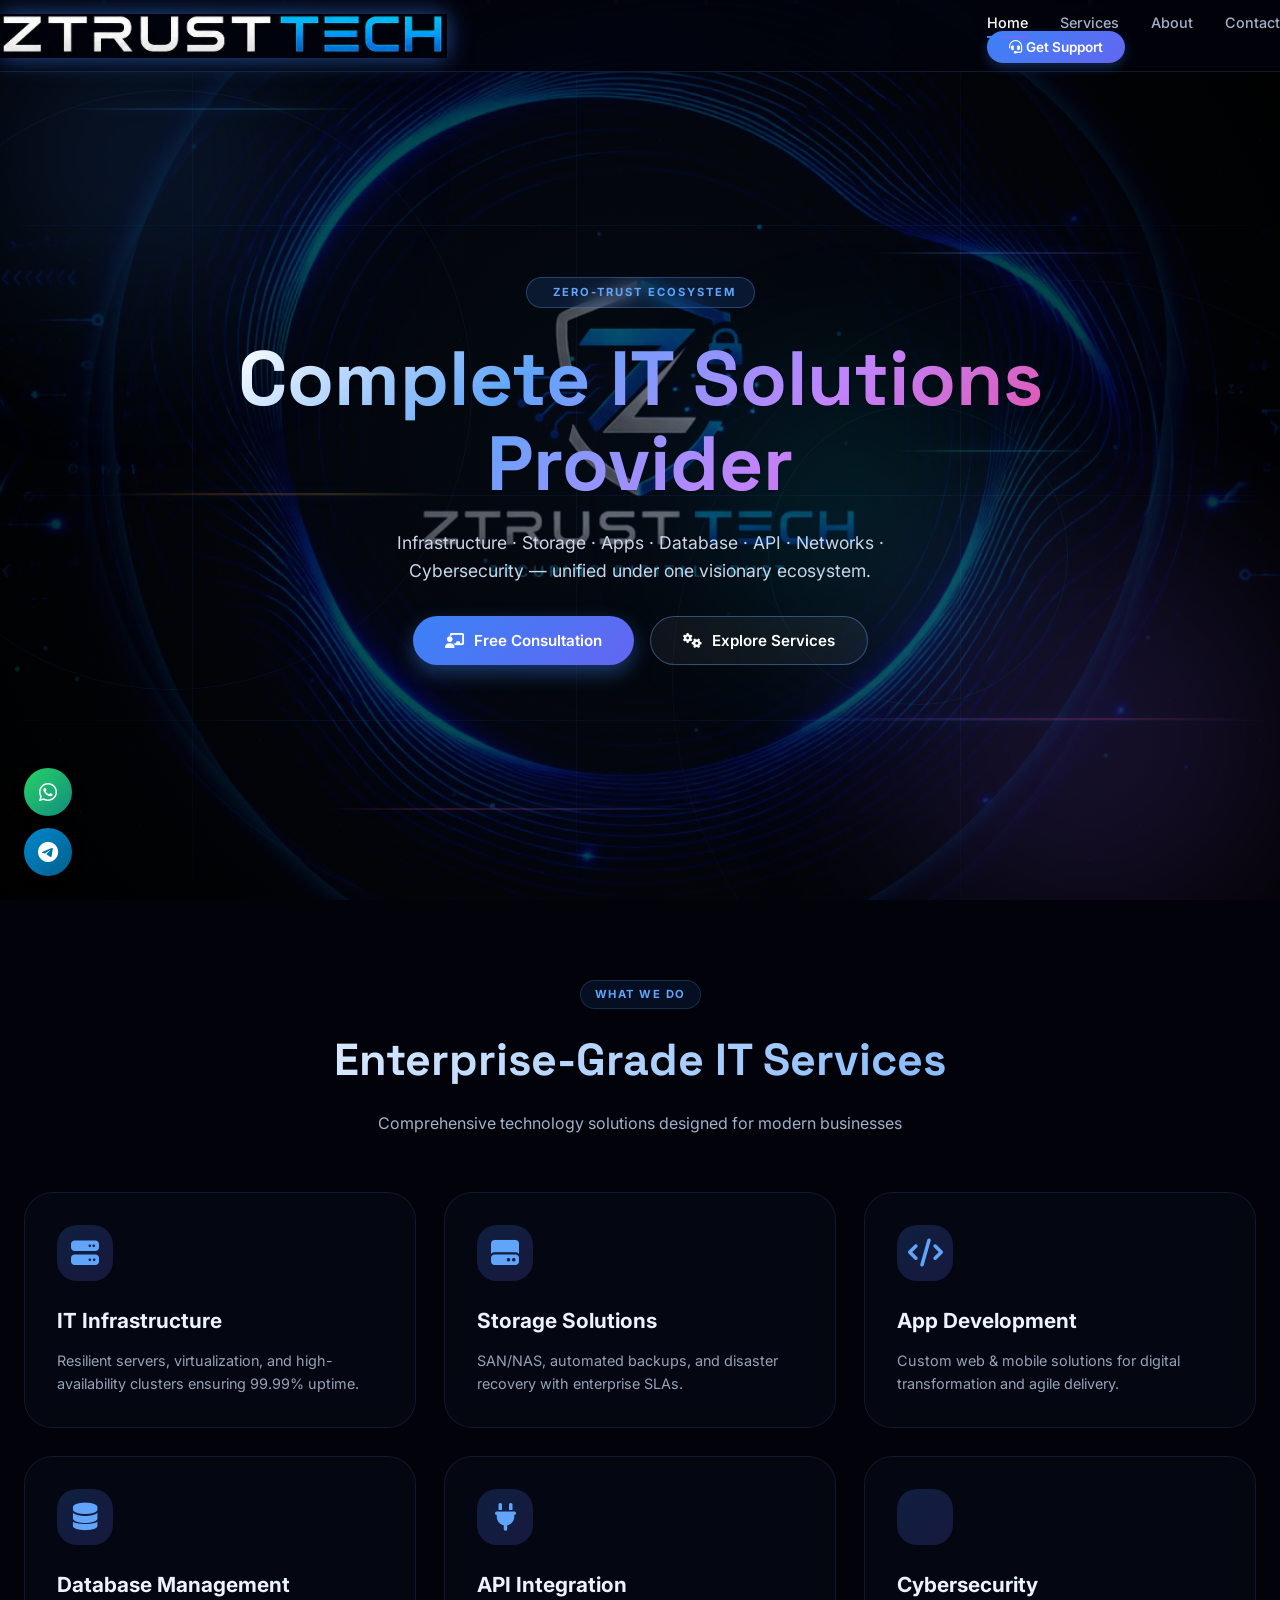
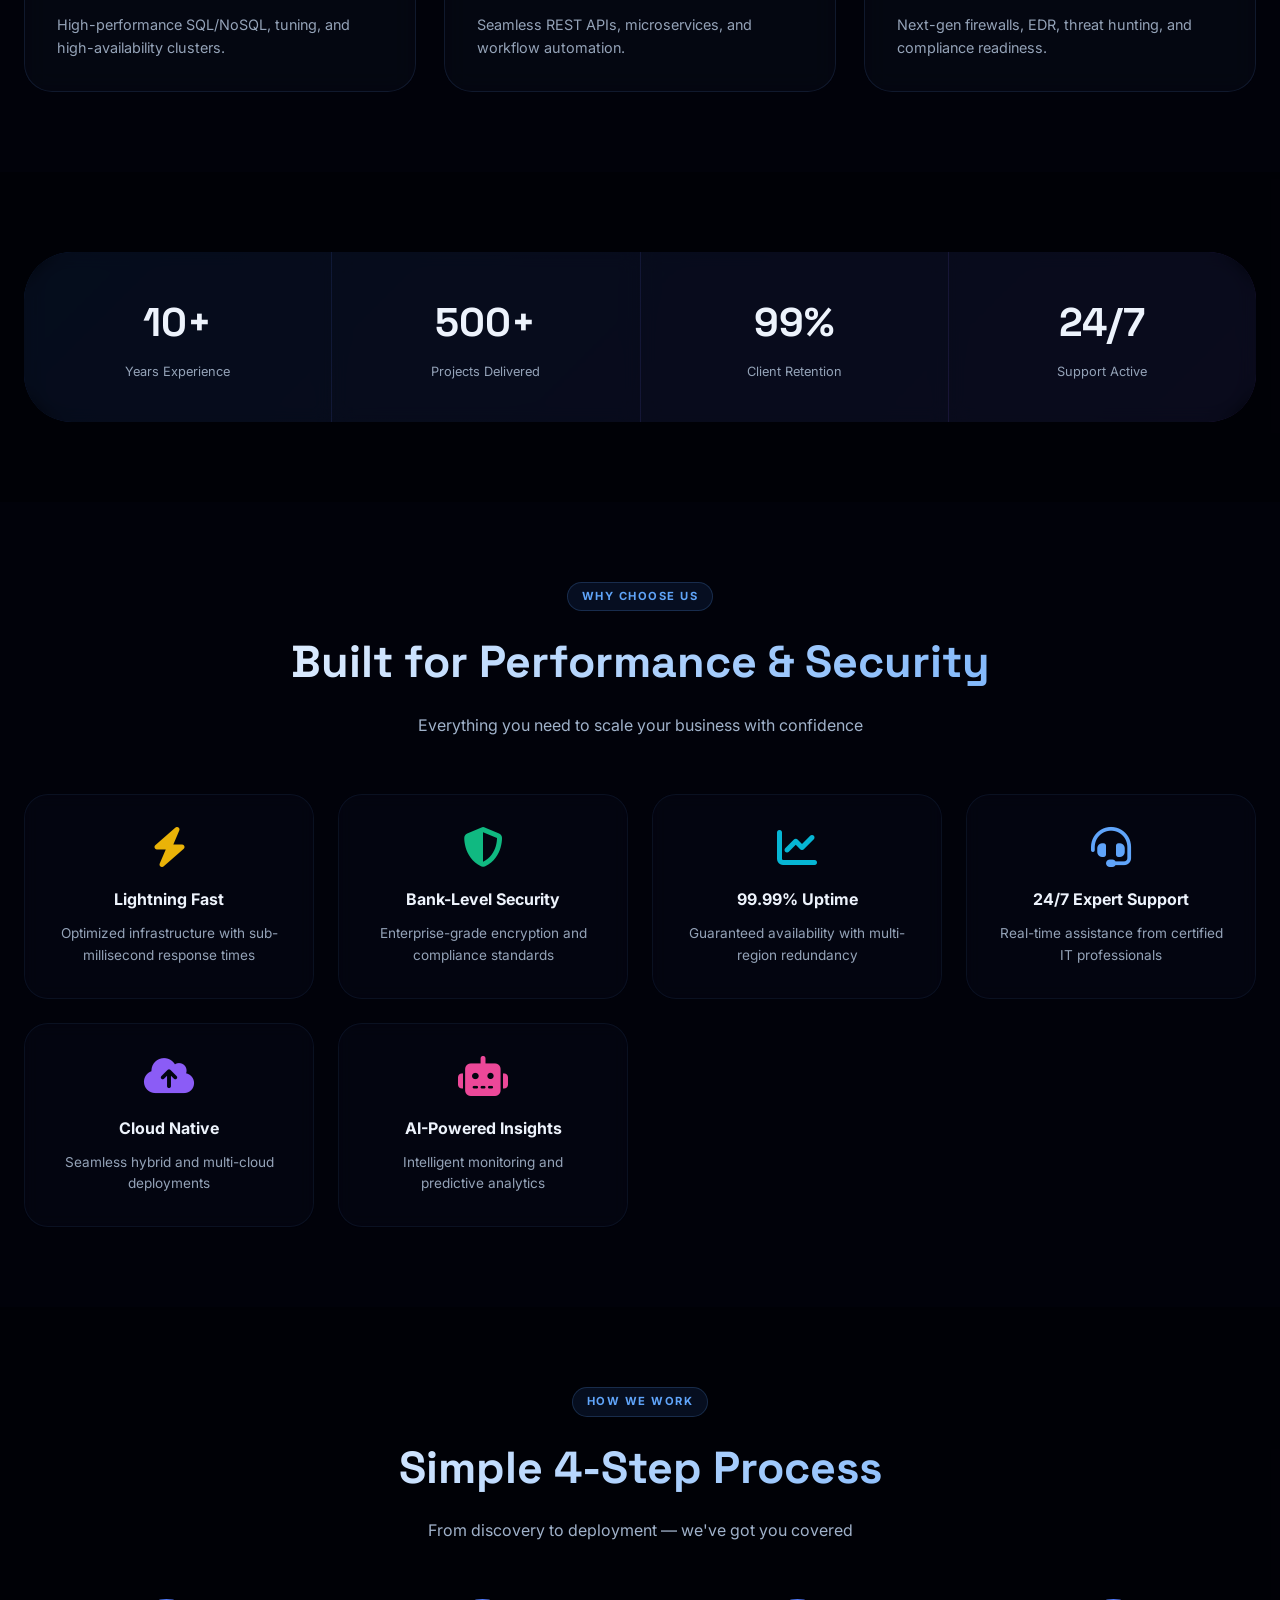
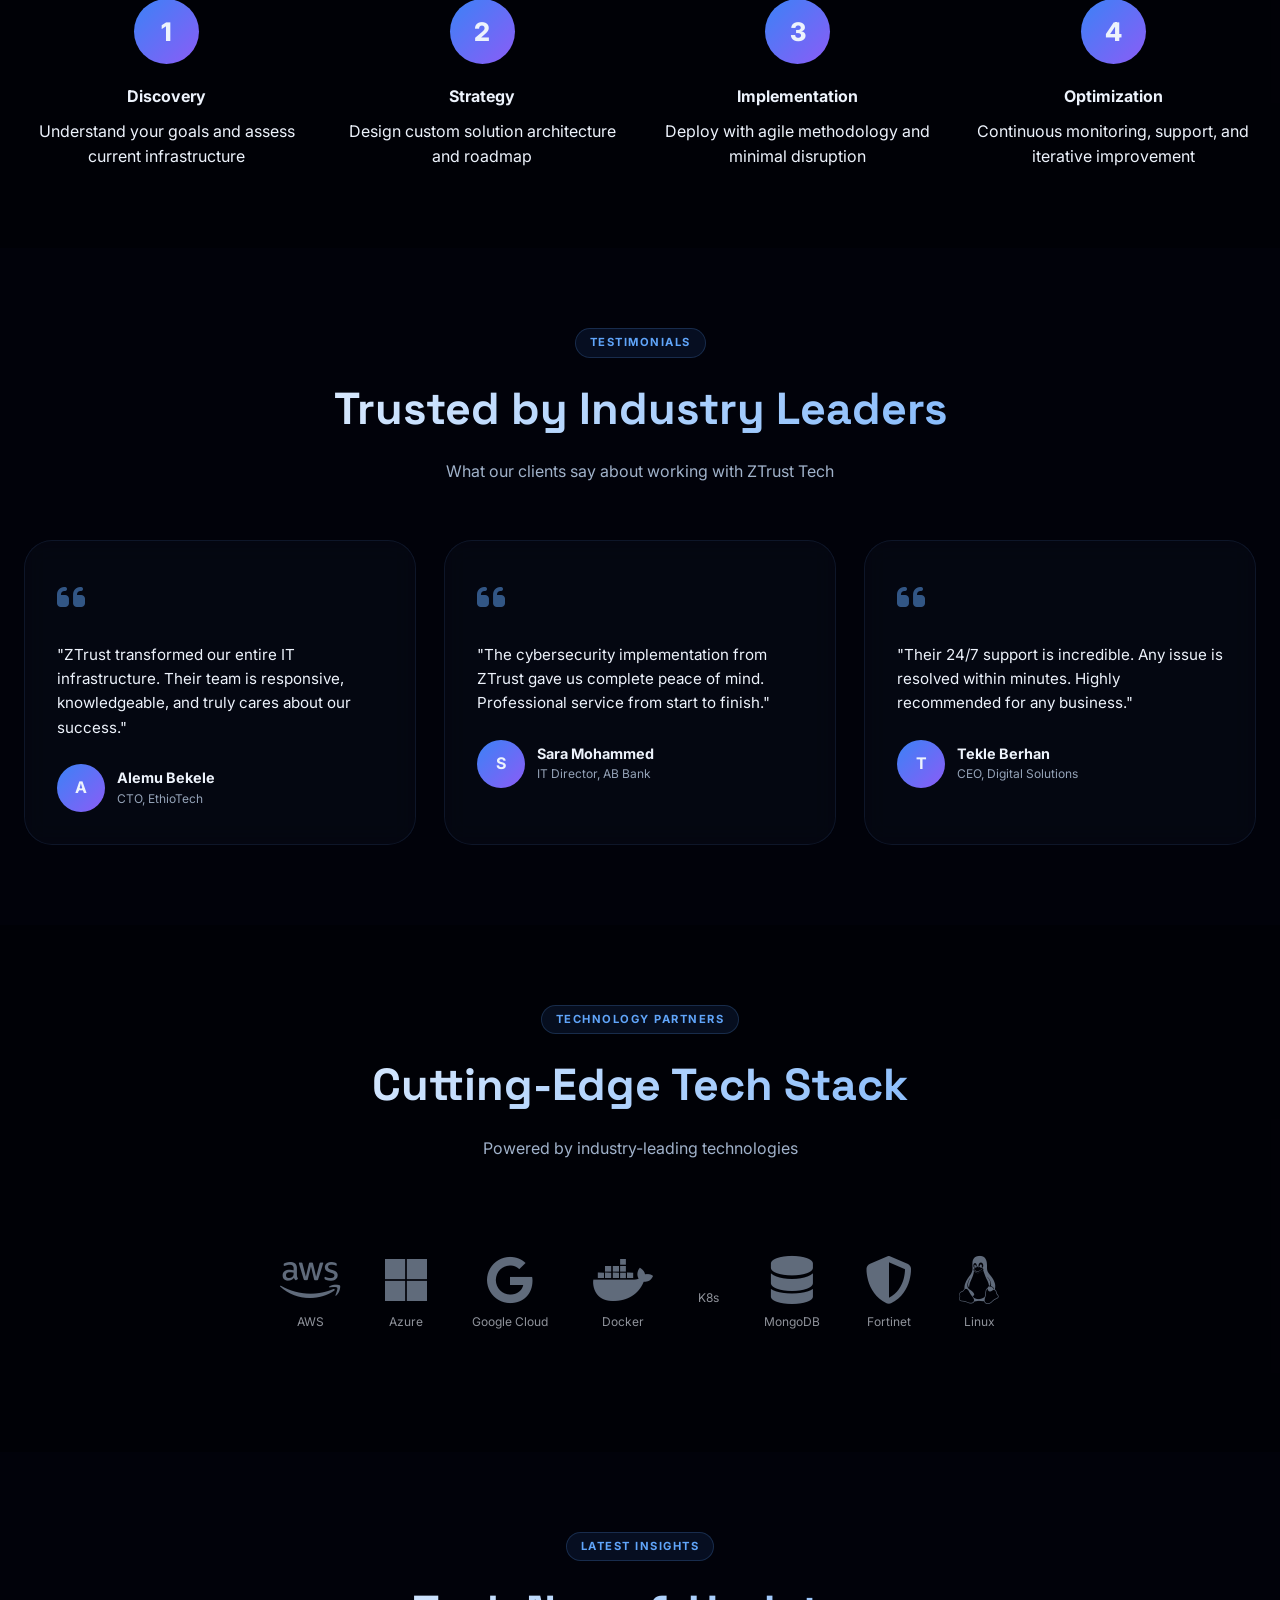
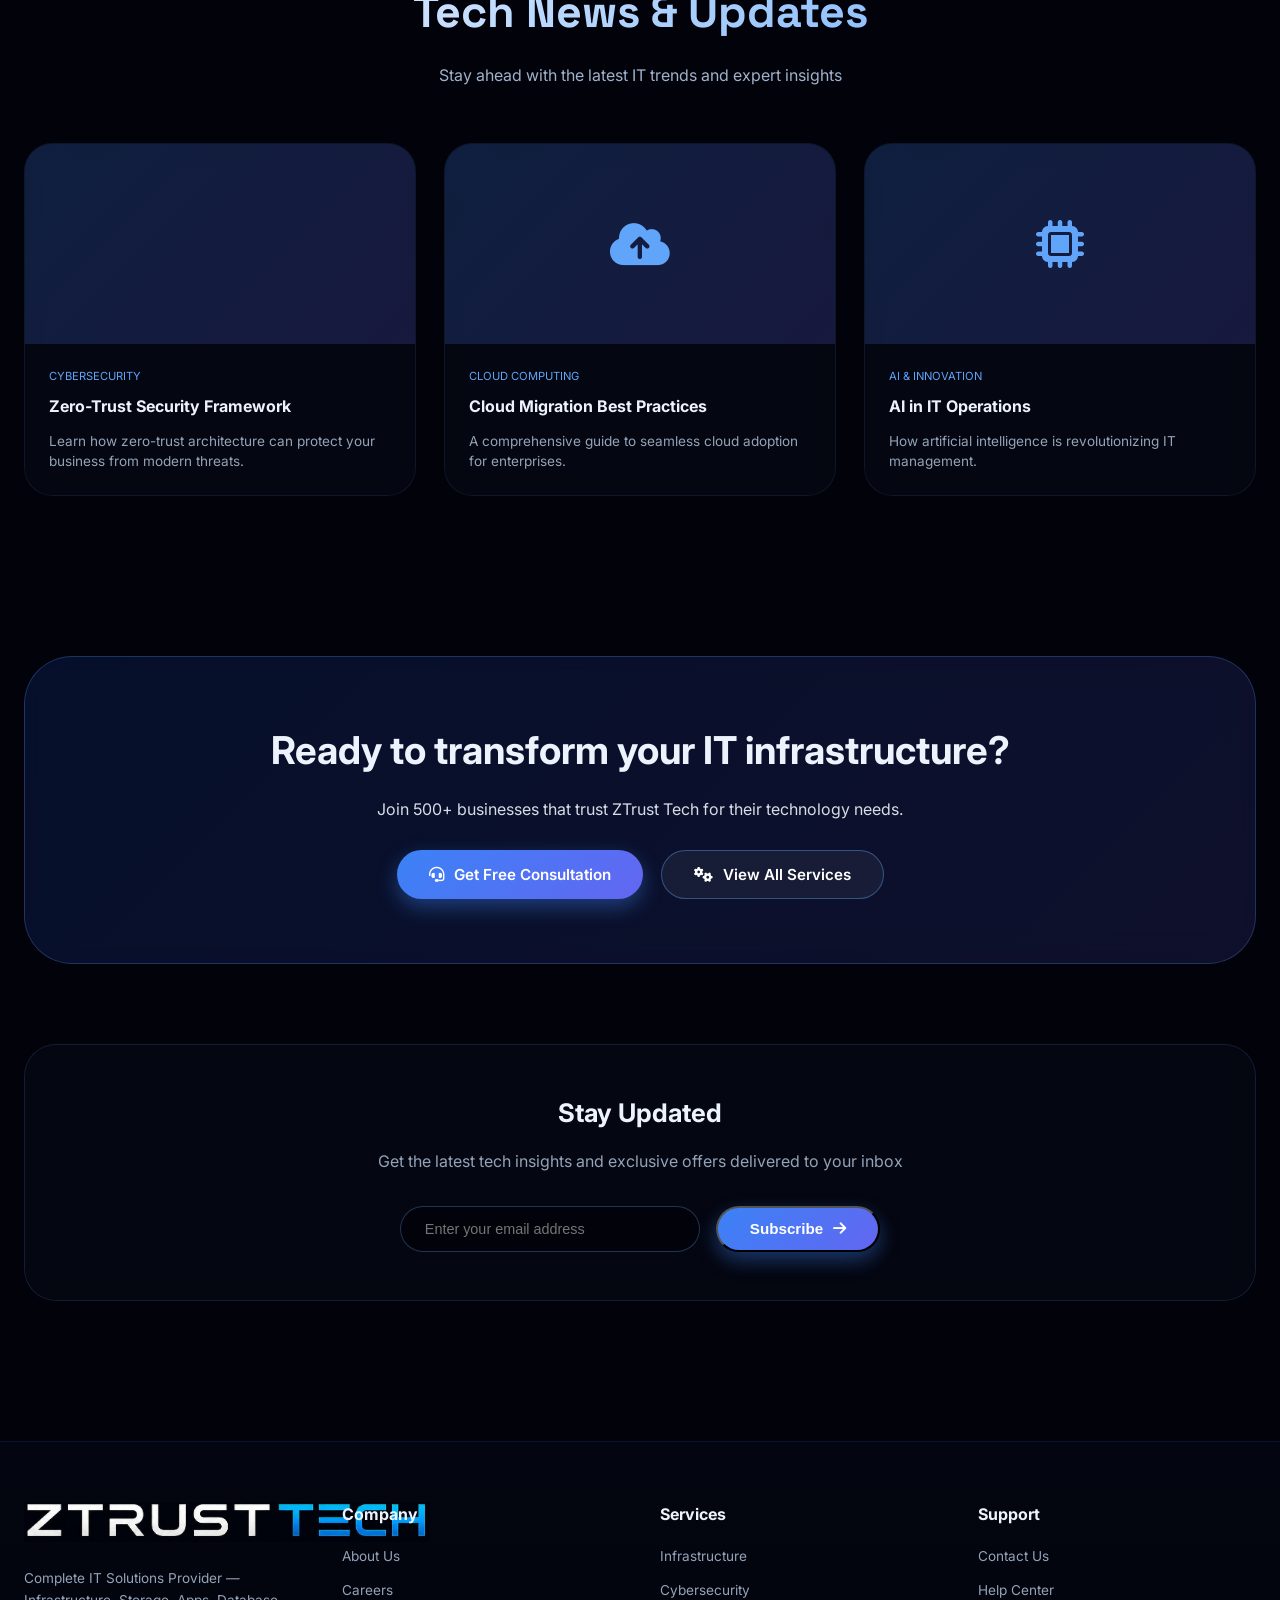
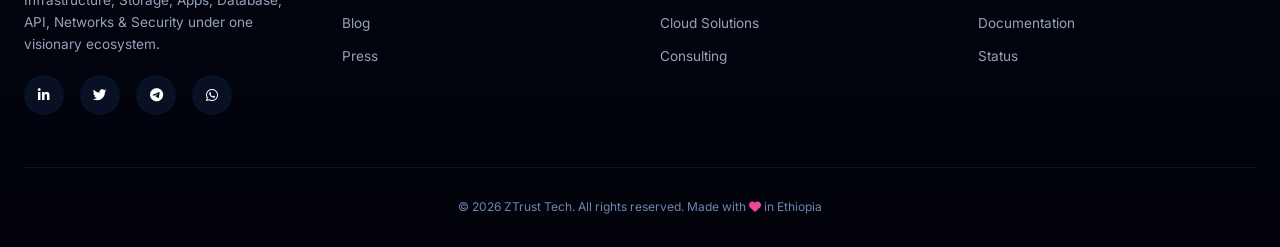
==== index.html @ 9854a456 "Update print statement from 'Hello' to 'Goodbye'" ====
<!DOCTYPE html>
<html lang="en">
<head>
  <meta charset="UTF-8" />
  <meta name="viewport" content="width=device-width, initial-scale=1.0, viewport-fit=cover" />
  <title>ZTrust Tech | Elite IT Solutions Hub</title>

  <link rel="icon" type="image/png" href="ICON Final 1 (1).png" />
  <link rel="shortcut icon" href="ICON Final 1 (1).png" />

  <link href="https://fonts.googleapis.com/css2?family=Inter:wght@300;400;500;600;700;800;900&family=Space+Grotesk:wght@400;500;600;700;800&display=swap" rel="stylesheet">
  <link rel="stylesheet" href="https://cdnjs.cloudflare.com/ajax/libs/font-awesome/6.5.0/css/all.min.css"/>

  <style>
    * {
      margin: 0;
      padding: 0;
      box-sizing: border-box;
    }

    :root {
      --text: #edf3fc;
      --muted: #a0b2ca;
      --blue: #3b82f6;
      --blue2: #60a5fa;
      --indigo: #6366f1;
      --purple: #8b5cf6;
      --cyan: #06b6d4;
      --emerald: #10b981;
      --pink: #ec4899;
      --orange: #f97316;
      --yellow: #eab308;
    }

    html { scroll-behavior: smooth; }
    body {
      font-family: 'Inter', sans-serif;
      color: var(--text);
      background: #01020a;
      overflow-x: hidden;
      line-height: 1.55;
    }

    /* BACKGROUND IMAGE WITH ANIMATIONS */
    body::before {
      content: "";
      position: fixed;
      inset: 0;
      background: url('Background.JPG') center/cover no-repeat fixed;
      filter: brightness(0.45) contrast(1.15);
      z-index: -3;
      pointer-events: none;
    }

    /* Animated Gradient Overlay */
    body::after {
      content: "";
      position: fixed;
      inset: 0;
      background: radial-gradient(circle at 50% 50%, rgba(59,130,246,0.08), rgba(0,0,0,0.65));
      z-index: -2;
      pointer-events: none;
    }

    /* NEW TECH BACKGROUND: Animated grid + floating orbs + data particles */
    .tech-bg {
      position: fixed;
      inset: 0;
      z-index: -1;
      pointer-events: none;
      overflow: hidden;
    }

    /* glowing grid lines */
    .grid-line {
      position: absolute;
      background: rgba(59, 130, 246, 0.08);
      border-radius: 50%;
      animation: gridPulse 6s infinite alternate ease-in-out;
    }
    .grid-line-1 { width: 1px; height: 100%; left: 15%; top: 0; }
    .grid-line-2 { width: 1px; height: 100%; left: 45%; top: 0; animation-delay: 1.2s; }
    .grid-line-3 { width: 1px; height: 100%; left: 75%; top: 0; animation-delay: 2.4s; }
    .grid-line-4 { width: 100%; height: 1px; top: 25%; left: 0; }
    .grid-line-5 { width: 100%; height: 1px; top: 55%; left: 0; animation-delay: 1.8s; }
    .grid-line-6 { width: 100%; height: 1px; top: 80%; left: 0; animation-delay: 3s; }

    @keyframes gridPulse {
      0% { opacity: 0.1; }
      100% { opacity: 0.5; }
    }

    /* floating tech orbs with glow */
    .tech-orb {
      position: absolute;
      border-radius: 50%;
      filter: blur(80px);
      opacity: 0.2;
      animation: orbFloat 14s infinite alternate ease-in-out;
    }
    .tech-orb-1 { width: 400px; height: 400px; top: -5%; left: -5%; background: radial-gradient(circle, var(--blue), transparent); }
    .tech-orb-2 { width: 500px; height: 500px; bottom: -10%; right: -5%; background: radial-gradient(circle, var(--purple), transparent); animation-duration: 18s; }
    .tech-orb-3 { width: 300px; height: 300px; top: 40%; left: 55%; background: radial-gradient(circle, var(--cyan), transparent); animation-duration: 12s; }

    @keyframes orbFloat {
      0% { transform: translate(0, 0) scale(1); }
      100% { transform: translate(40px, -30px) scale(1.1); }
    }

    /* data stream lines (techy) */
    .data-line {
      position: absolute;
      background: linear-gradient(90deg, transparent, var(--blue), var(--cyan), transparent);
      height: 2px;
      opacity: 0.2;
      animation: dataFlow 8s infinite linear;
      border-radius: 4px;
      filter: drop-shadow(0 0 6px var(--blue));
    }
    .data-line-1 { width: 300px; top: 12%; left: 5%; animation-delay: 0s; }
    .data-line-2 { width: 450px; bottom: 20%; right: 2%; animation-delay: 2.5s; background: linear-gradient(90deg, transparent, var(--purple), var(--pink), transparent); }
    .data-line-3 { width: 200px; top: 50%; left: 70%; animation-delay: 1.2s; background: linear-gradient(90deg, transparent, var(--emerald), var(--cyan), transparent); }
    .data-line-4 { width: 350px; bottom: 45%; left: 8%; animation-delay: 3.8s; background: linear-gradient(90deg, transparent, var(--orange), var(--yellow), transparent); }
    .data-line-5 { width: 280px; top: 28%; right: 10%; animation-delay: 0.7s; background: linear-gradient(90deg, transparent, var(--blue2), var(--indigo), transparent); }
    .data-line-6 { width: 400px; bottom: 10%; left: 25%; animation-delay: 5s; background: linear-gradient(90deg, transparent, var(--pink), var(--purple), transparent); }

    @keyframes dataFlow {
      0% { transform: translateX(-100%) scaleX(0.5); opacity: 0; }
      10% { opacity: 0.6; }
      90% { opacity: 0.6; }
      100% { transform: translateX(100vw) scaleX(0.8); opacity: 0; }
    }

    /* digital rain particles (tiny dots) */
    .digital-dots {
      position: absolute;
      width: 4px;
      height: 4px;
      background: var(--blue);
      border-radius: 50%;
      box-shadow: 0 0 8px var(--blue);
      animation: dotFall linear infinite;
      opacity: 0.3;
    }
    .dot-1 { left: 8%; animation-duration: 6s; animation-delay: 0s; }
    .dot-2 { left: 22%; animation-duration: 8s; animation-delay: 1.2s; background: var(--purple); box-shadow: 0 0 8px var(--purple); }
    .dot-3 { left: 38%; animation-duration: 7s; animation-delay: 0.5s; background: var(--cyan); box-shadow: 0 0 8px var(--cyan); }
    .dot-4 { left: 55%; animation-duration: 9s; animation-delay: 2s; background: var(--pink); box-shadow: 0 0 8px var(--pink); }
    .dot-5 { left: 70%; animation-duration: 5.5s; animation-delay: 0.8s; }
    .dot-6 { left: 85%; animation-duration: 7.5s; animation-delay: 1.8s; background: var(--emerald); box-shadow: 0 0 8px var(--emerald); }
    .dot-7 { left: 48%; animation-duration: 10s; animation-delay: 0.3s; background: var(--orange); box-shadow: 0 0 8px var(--orange); }
    .dot-8 { left: 62%; animation-duration: 6.8s; animation-delay: 2.5s; background: var(--blue2); box-shadow: 0 0 8px var(--blue2); }

    @keyframes dotFall {
      0% { transform: translateY(-20px) scale(0); opacity: 0; }
      10% { opacity: 0.8; transform: translateY(10px) scale(1); }
      90% { opacity: 0.6; }
      100% { transform: translateY(100vh) scale(0.5); opacity: 0; }
    }

    /* rotating tech ring */
    .tech-ring {
      position: absolute;
      border: 1px solid rgba(59, 130, 246, 0.08);
      border-radius: 50%;
      animation: ringSpin 30s infinite linear;
    }
    .ring-1 { width: 600px; height: 600px; top: 10%; left: -10%; }
    .ring-2 { width: 800px; height: 800px; bottom: -20%; right: -15%; border-color: rgba(139, 92, 246, 0.06); animation-duration: 45s; }
    .ring-3 { width: 300px; height: 300px; top: 45%; left: 60%; border-color: rgba(6, 182, 212, 0.08); animation-duration: 20s; }

    @keyframes ringSpin {
      100% { transform: rotate(360deg); }
    }

    .noise {
      position: fixed;
      inset: 0;
      z-index: -1;
      pointer-events: none;
      opacity: 0.02;
      background-image: url("data:image/svg+xml,%3Csvg xmlns='http://www.w3.org/2000/svg' width='200' height='200' viewBox='0 0 200 200'%3E%3Cg fill='white' fill-opacity='1'%3E%3Ccircle cx='10' cy='10' r='1'/%3E%3Ccircle cx='50' cy='30' r='1'/%3E%3Ccircle cx='90' cy='60' r='1'/%3E%3Ccircle cx='140' cy='25' r='1'/%3E%3Ccircle cx='170' cy='100' r='1'/%3E%3Ccircle cx='130' cy='150' r='1'/%3E%3Ccircle cx='60' cy='140' r='1'/%3E%3Ccircle cx='20' cy='170' r='1'/%3E%3C/g%3E%3C/svg%3E");
    }

    .container {
      max-width: 1280px;
      margin: 0 auto;
      padding: 0 24px;
      position: relative;
      z-index: 2;
    }

    /* NAVIGATION */
    .nav {
      position: fixed;
      top: 0;
      left: 0;
      width: 100%;
      z-index: 1000;
      background: rgba(2, 3, 12, 0.75);
      backdrop-filter: blur(20px);
      border-bottom: 1px solid rgba(96, 165, 250, 0.15);
      transition: 0.3s;
    }
    .nav.scrolled {
      background: rgba(1, 3, 12, 0.96);
      border-bottom-color: rgba(96, 165, 250, 0.3);
    }
    .nav-inner {
      display: flex;
      justify-content: space-between;
      align-items: center;
      gap: 18px;
      padding: 12px 0;
    }
    .logo-word-img {
      height: 44px;
      width: auto;
      filter: drop-shadow(0 0 12px rgba(59,130,246,0.6));
      transition: 0.3s;
    }
    .logo-word-img:hover { filter: drop-shadow(0 0 20px rgba(59,130,246,0.9)); }
    .links {
      display: flex;
      gap: 2rem;
      align-items: center;
    }
    .links a {
      text-decoration: none;
      color: var(--muted);
      font-weight: 500;
      font-size: 0.9rem;
      transition: 0.2s;
      position: relative;
    }
    .links a::after {
      content: "";
      position: absolute;
      left: 0;
      bottom: -4px;
      width: 0;
      height: 2px;
      background: linear-gradient(90deg, var(--blue), var(--purple));
      transition: 0.3s;
    }
    .links a:hover::after, .links a.active::after { width: 100%; }
    .links a:hover, .links a.active { color: white; }
    .nav-cta {
      text-decoration: none;
      color: #fff;
      font-weight: 600;
      font-size: 0.85rem;
      padding: 8px 22px;
      border-radius: 40px;
      background: linear-gradient(135deg, var(--blue), var(--indigo));
      box-shadow: 0 4px 12px rgba(59,130,246,0.3);
      transition: 0.2s;
    }
    .nav-cta:hover { transform: translateY(-2px); box-shadow: 0 8px 20px rgba(59,130,246,0.4); }
    .menu-toggle {
      display: none;
      background: none;
      border: none;
      color: #fff;
      font-size: 1.6rem;
      cursor: pointer;
    }

    /* HERO SECTION */
    .hero {
      min-height: 100vh;
      display: flex;
      align-items: center;
      justify-content: center;
      position: relative;
      padding: 120px 0 80px;
    }
    .hero-content {
      text-align: center;
      max-width: 900px;
      margin: 0 auto;
    }
    .hero-badge {
      display: inline-flex;
      align-items: center;
      gap: 8px;
      padding: 6px 18px;
      border-radius: 999px;
      background: rgba(59,130,246,0.15);
      border: 1px solid rgba(96,165,250,0.3);
      backdrop-filter: blur(8px);
      color: var(--blue2);
      font-size: 0.7rem;
      font-weight: 700;
      text-transform: uppercase;
      letter-spacing: 2px;
      margin-bottom: 28px;
      animation: glowPulse 2s infinite;
    }
    @keyframes glowPulse {
      0%, 100% { box-shadow: 0 0 5px rgba(59,130,246,0.3); }
      50% { box-shadow: 0 0 20px rgba(59,130,246,0.6); }
    }
    .hero-title {
      font-family: 'Space Grotesk', sans-serif;
      font-size: clamp(2.5rem, 6vw, 5rem);
      font-weight: 900;
      line-height: 1.1;
      background: linear-gradient(135deg, #FFFFFF, #60a5fa, #c084fc, #ec4899);
      -webkit-background-clip: text;
      background-clip: text;
      color: transparent;
      margin-bottom: 24px;
      animation: titleGlow 3s infinite;
    }
    @keyframes titleGlow {
      0%, 100% { text-shadow: 0 0 20px rgba(59,130,246,0.3); }
      50% { text-shadow: 0 0 40px rgba(59,130,246,0.5); }
    }
    .hero-desc {
      font-size: 1.1rem;
      color: #cbd5e6;
      max-width: 600px;
      margin: 0 auto 32px;
    }
    .hero-buttons {
      display: flex;
      gap: 16px;
      justify-content: center;
      flex-wrap: wrap;
    }
    .btn {
      display: inline-flex;
      align-items: center;
      gap: 10px;
      padding: 12px 32px;
      border-radius: 60px;
      font-weight: 600;
      text-decoration: none;
      transition: all 0.3s;
      font-size: 0.95rem;
    }
    .btn-primary {
      background: linear-gradient(135deg, var(--blue), var(--indigo));
      color: #fff;
      box-shadow: 0 8px 20px rgba(59,130,246,0.4);
    }
    .btn-primary:hover { transform: translateY(-3px); box-shadow: 0 15px 35px rgba(59,130,246,0.6); }
    .btn-outline {
      background: rgba(255,255,255,0.05);
      border: 1px solid rgba(96,165,250,0.4);
      color: #fff;
    }
    .btn-outline:hover { background: rgba(59,130,246,0.2); transform: translateY(-3px); }

    /* Section Styles */
    .section { padding: 80px 0; }
    .section-dark { background: rgba(0,0,0,0.3); }
    .section-header {
      text-align: center;
      margin-bottom: 56px;
    }
    .section-badge {
      display: inline-block;
      padding: 5px 14px;
      border-radius: 999px;
      background: rgba(59,130,246,0.1);
      border: 1px solid rgba(96,165,250,0.2);
      color: var(--blue2);
      font-size: 0.7rem;
      font-weight: 700;
      text-transform: uppercase;
      letter-spacing: 1.5px;
      margin-bottom: 16px;
    }
    .section-title {
      font-family: 'Space Grotesk', sans-serif;
      font-size: clamp(1.8rem, 4vw, 2.8rem);
      font-weight: 800;
      background: linear-gradient(135deg, #fff, var(--blue2));
      -webkit-background-clip: text;
      background-clip: text;
      color: transparent;
      margin-bottom: 16px;
    }
    .section-sub {
      color: var(--muted);
      max-width: 600px;
      margin: 0 auto;
    }

    /* Services Grid */
    .services-grid {
      display: grid;
      grid-template-columns: repeat(auto-fit, minmax(300px, 1fr));
      gap: 28px;
    }
    .service-card {
      background: rgba(8,12,25,0.5);
      backdrop-filter: blur(12px);
      border-radius: 28px;
      padding: 32px;
      border: 1px solid rgba(96,165,250,0.12);
      transition: all 0.4s;
      position: relative;
      overflow: hidden;
    }
    .service-card::before {
      content: '';
      position: absolute;
      top: 0;
      left: -100%;
      width: 100%;
      height: 100%;
      background: linear-gradient(90deg, transparent, rgba(59,130,246,0.1), transparent);
      transition: 0.5s;
    }
    .service-card:hover::before { left: 100%; }
    .service-card:hover {
      transform: translateY(-8px);
      border-color: rgba(96,165,250,0.4);
      background: rgba(10,18,36,0.7);
    }
    .service-icon {
      width: 56px;
      height: 56px;
      background: linear-gradient(135deg, rgba(59,130,246,0.2), rgba(99,102,241,0.2));
      border-radius: 20px;
      display: flex;
      align-items: center;
      justify-content: center;
      margin-bottom: 24px;
    }
    .service-icon i { font-size: 28px; color: var(--blue2); }
    .service-card h3 { font-size: 1.3rem; margin-bottom: 12px; }
    .service-card p { color: #94a3b8; font-size: 0.9rem; line-height: 1.6; }

    /* Stats Grid */
    .stats-grid {
      display: grid;
      grid-template-columns: repeat(4, 1fr);
      gap: 1px;
      background: linear-gradient(135deg, rgba(59,130,246,0.2), rgba(139,92,246,0.2));
      border-radius: 48px;
      overflow: hidden;
    }
    .stat-card {
      padding: 40px 20px;
      text-align: center;
      background: rgba(4,8,18,0.7);
      backdrop-filter: blur(8px);
      transition: 0.3s;
    }
    .stat-card:hover { background: rgba(4,8,18,0.9); }
    .stat-number { font-size: 2.5rem; font-weight: 800; font-family: 'Space Grotesk', monospace; }
    .stat-label { font-size: 0.8rem; color: #94a3b8; margin-top: 8px; }

    /* Features Grid */
    .features-grid {
      display: grid;
      grid-template-columns: repeat(auto-fit, minmax(280px, 1fr));
      gap: 24px;
    }
    .feature-item {
      background: rgba(8,12,25,0.4);
      backdrop-filter: blur(8px);
      border-radius: 24px;
      padding: 32px;
      text-align: center;
      border: 1px solid rgba(96,165,250,0.08);
      transition: 0.3s;
    }
    .feature-item:hover { transform: translateY(-5px); border-color: rgba(96,165,250,0.2); }
    .feature-item i { font-size: 40px; margin-bottom: 20px; transition: 0.3s; }
    .feature-item:hover i { transform: scale(1.1); }
    .feature-item h4 { margin-bottom: 12px; }
    .feature-item p { color: #94a3b8; font-size: 0.85rem; }

    /* Process Timeline */
    .process-timeline {
      display: grid;
      grid-template-columns: repeat(auto-fit, minmax(200px, 1fr));
      gap: 30px;
      margin-top: 40px;
    }
    .process-step { text-align: center; position: relative; }
    .step-number {
      width: 65px;
      height: 65px;
      background: linear-gradient(135deg, var(--blue), var(--purple));
      border-radius: 65px;
      display: flex;
      align-items: center;
      justify-content: center;
      font-size: 1.6rem;
      font-weight: 800;
      margin: 0 auto 20px;
      transition: 0.3s;
    }
    .process-step:hover .step-number { transform: scale(1.1); box-shadow: 0 0 25px rgba(59,130,246,0.5); }
    .process-step h4 { margin-bottom: 10px; }

    /* Testimonials */
    .testimonials-grid {
      display: grid;
      grid-template-columns: repeat(auto-fit, minmax(300px, 1fr));
      gap: 28px;
    }
    .testimonial-card {
      background: rgba(8,12,25,0.5);
      backdrop-filter: blur(12px);
      border-radius: 28px;
      padding: 32px;
      border: 1px solid rgba(96,165,250,0.1);
      transition: 0.3s;
    }
    .testimonial-card:hover { transform: translateY(-5px); border-color: rgba(96,165,250,0.3); }
    .quote-icon { font-size: 32px; color: var(--blue2); opacity: 0.5; margin-bottom: 20px; }
    .testimonial-text { font-size: 0.95rem; line-height: 1.6; margin-bottom: 24px; }
    .testimonial-author { display: flex; align-items: center; gap: 12px; }
    .author-avatar {
      width: 48px;
      height: 48px;
      background: linear-gradient(135deg, var(--blue), var(--purple));
      border-radius: 48px;
      display: flex;
      align-items: center;
      justify-content: center;
      font-weight: 700;
    }
    .author-name { font-weight: 700; font-size: 0.9rem; }
    .author-title { font-size: 0.75rem; color: #94a3b8; }

    /* Tech Stack */
    .tech-stack {
      display: flex;
      flex-wrap: wrap;
      justify-content: center;
      gap: 45px;
      padding: 40px 0;
    }
    .tech-item {
      text-align: center;
      opacity: 0.6;
      transition: 0.3s;
    }
    .tech-item:hover { opacity: 1; transform: translateY(-8px); }
    .tech-item i { font-size: 48px; color: var(--muted); transition: 0.3s; }
    .tech-item:hover i { color: var(--blue2); text-shadow: 0 0 15px var(--blue2); }
    .tech-item span { display: block; font-size: 0.75rem; margin-top: 8px; }

    /* CTA Section */
    .cta-section {
      background: linear-gradient(135deg, rgba(37,99,235,0.15), rgba(99,102,241,0.15));
      border-radius: 48px;
      padding: 64px 48px;
      text-align: center;
      backdrop-filter: blur(20px);
      border: 1px solid rgba(96,165,250,0.25);
      position: relative;
      overflow: hidden;
    }
    .cta-section::before {
      content: '';
      position: absolute;
      top: 0;
      left: -100%;
      width: 100%;
      height: 100%;
      background: linear-gradient(90deg, transparent, rgba(59,130,246,0.1), transparent);
      animation: shimmer 4s infinite;
    }
    @keyframes shimmer { 100% { left: 100%; } }
    .cta-section h2 { font-size: clamp(1.8rem, 3vw, 2.4rem); margin-bottom: 16px; }

    /* Blog/Insights */
    .blog-grid {
      display: grid;
      grid-template-columns: repeat(auto-fit, minmax(300px, 1fr));
      gap: 28px;
    }
    .blog-card {
      background: rgba(8,12,25,0.5);
      backdrop-filter: blur(12px);
      border-radius: 28px;
      overflow: hidden;
      border: 1px solid rgba(96,165,250,0.1);
      transition: 0.3s;
    }
    .blog-card:hover { transform: translateY(-5px); border-color: rgba(96,165,250,0.3); }
    .blog-image {
      height: 200px;
      background: linear-gradient(135deg, rgba(59,130,246,0.2), rgba(99,102,241,0.2));
      display: flex;
      align-items: center;
      justify-content: center;
    }
    .blog-image i { font-size: 48px; color: var(--blue2); }
    .blog-content { padding: 24px; }
    .blog-category { font-size: 0.7rem; color: var(--blue2); text-transform: uppercase; margin-bottom: 8px; }
    .blog-card h4 { margin-bottom: 12px; }
    .blog-card p { color: #94a3b8; font-size: 0.85rem; line-height: 1.5; }

    /* Newsletter */
    .newsletter {
      background: rgba(8,12,25,0.5);
      backdrop-filter: blur(12px);
      border-radius: 32px;
      padding: 48px;
      text-align: center;
      border: 1px solid rgba(96,165,250,0.15);
    }
    .newsletter-form {
      display: flex;
      gap: 16px;
      justify-content: center;
      flex-wrap: wrap;
      margin-top: 32px;
    }
    .newsletter-form input {
      padding: 14px 24px;
      border-radius: 60px;
      border: 1px solid rgba(96,165,250,0.3);
      background: rgba(0,0,0,0.4);
      color: white;
      width: 300px;
      font-size: 0.9rem;
    }
    .newsletter-form input:focus { outline: none; border-color: var(--blue); }

    /* Footer */
    .footer {
      background: linear-gradient(180deg, #030610, #01020a);
      border-top: 1px solid rgba(59,130,246,0.15);
      padding: 60px 0 30px;
      margin-top: 60px;
    }
    .footer-grid {
      display: grid;
      grid-template-columns: repeat(auto-fit, minmax(200px, 1fr));
      gap: 40px;
      margin-bottom: 40px;
    }
    .footer-col h4 { margin-bottom: 20px; font-size: 1rem; }
    .footer-col a {
      display: block;
      color: #94a3b8;
      text-decoration: none;
      font-size: 0.85rem;
      margin-bottom: 12px;
      transition: 0.2s;
    }
    .footer-col a:hover { color: white; transform: translateX(5px); }
    .social-links { display: flex; gap: 16px; margin-top: 20px; }
    .social-links a {
      width: 40px;
      height: 40px;
      border-radius: 40px;
      background: rgba(59,130,246,0.1);
      display: flex;
      align-items: center;
      justify-content: center;
      color: white;
      transition: 0.3s;
    }
    .social-links a:hover { background: var(--blue); transform: translateY(-3px) rotate(360deg); }
    .footer-bottom {
      text-align: center;
      padding-top: 30px;
      border-top: 1px solid rgba(96,165,250,0.1);
      font-size: 0.75rem;
      color: #6e85b0;
    }

    /* Floating Buttons */
    .floating-btns {
      position: fixed;
      bottom: 24px;
      left: 24px;
      display: flex;
      flex-direction: column;
      gap: 12px;
      z-index: 999;
    }
    .float-btn {
      width: 48px;
      height: 48px;
      border-radius: 30px;
      display: flex;
      align-items: center;
      justify-content: center;
      background: linear-gradient(135deg, #25d366, #128c7e);
      color: white;
      text-decoration: none;
      font-size: 1.3rem;
      transition: 0.3s;
      box-shadow: 0 4px 12px rgba(0,0,0,0.3);
    }
    .float-btn.tg { background: linear-gradient(135deg, #0088cc, #005f8c); }
    .float-btn:hover { transform: scale(1.1); box-shadow: 0 8px 20px rgba(0,0,0,0.4); }

    .back-to-top {
      position: fixed;
      bottom: 24px;
      right: 24px;
      width: 48px;
      height: 48px;
      border-radius: 30px;
      background: linear-gradient(135deg, var(--blue), var(--indigo));
      color: white;
      display: flex;
      align-items: center;
      justify-content: center;
      cursor: pointer;
      opacity: 0;
      visibility: hidden;
      transition: 0.25s;
      z-index: 999;
      box-shadow: 0 4px 12px rgba(0,0,0,0.3);
    }
    .back-to-top.show { opacity: 1; visibility: visible; }
    .back-to-top:hover { transform: translateY(-3px); }

    .reveal { opacity: 0; transform: translateY(30px); transition: 0.7s ease; }
    .reveal.visible { opacity: 1; transform: translateY(0); }

    @media (max-width: 768px) {
      .container { padding: 0 20px; }
      .links {
        position: fixed;
        top: 70px;
        left: -100%;
        width: 70%;
        max-width: 260px;
        height: calc(100vh - 70px);
        background: rgba(2,5,18,0.98);
        backdrop-filter: blur(28px);
        flex-direction: column;
        gap: 2rem;
        padding: 2rem;
        transition: left 0.4s;
        z-index: 1001;
      }
      .links.active { left: 0; }
      .menu-toggle { display: block; }
      .stats-grid { grid-template-columns: repeat(2, 1fr); gap: 8px; }
      .hero { min-height: 80vh; padding: 100px 0 60px; }
      .section { padding: 60px 0; }
      .cta-section { padding: 40px 24px; }
    }
  </style>
</head>
<body>
  <!-- NEW TECH BACKGROUND -->
  <div class="tech-bg">
    <!-- grid lines -->
    <div class="grid-line grid-line-1"></div>
    <div class="grid-line grid-line-2"></div>
    <div class="grid-line grid-line-3"></div>
    <div class="grid-line grid-line-4"></div>
    <div class="grid-line grid-line-5"></div>
    <div class="grid-line grid-line-6"></div>
    <!-- floating orbs -->
    <div class="tech-orb tech-orb-1"></div>
    <div class="tech-orb tech-orb-2"></div>
    <div class="tech-orb tech-orb-3"></div>
    <!-- data lines -->
    <div class="data-line data-line-1"></div>
    <div class="data-line data-line-2"></div>
    <div class="data-line data-line-3"></div>
    <div class="data-line data-line-4"></div>
    <div class="data-line data-line-5"></div>
    <div class="data-line data-line-6"></div>
    <!-- digital dots -->
    <div class="digital-dots dot-1"></div>
    <div class="digital-dots dot-2"></div>
    <div class="digital-dots dot-3"></div>
    <div class="digital-dots dot-4"></div>
    <div class="digital-dots dot-5"></div>
    <div class="digital-dots dot-6"></div>
    <div class="digital-dots dot-7"></div>
    <div class="digital-dots dot-8"></div>
    <!-- rotating rings -->
    <div class="tech-ring ring-1"></div>
    <div class="tech-ring ring-2"></div>
    <div class="tech-ring ring-3"></div>
  </div>
  <div class="noise"></div>

  <!-- Floating Buttons -->
  <div class="floating-btns">
    <a href="https://wa.me/251911563698" class="float-btn" target="_blank"><i class="fab fa-whatsapp"></i></a>
    <a href="https://t.me/ZTrustTech" class="float-btn tg" target="_blank"><i class="fab fa-telegram-plane"></i></a>
  </div>

  <!-- Navigation -->
  <nav class="nav" id="mainNav">
    <div class="container nav-inner">
      <img src="logoword.JPG" class="logo-word-img" alt="ZTrust" onerror="this.src='https://placehold.co/160x44/0f172a/3b82f6?text=ZTRUST'">
      <div class="nav-right-group">
        <div class="links" id="navLinks">
          <a href="index.html" class="active">Home</a>
          <a href="services.html">Services</a>
          <a href="about.html">About</a>
          <a href="contact.html">Contact</a>
        </div>
        <a href="contact.html" class="nav-cta"><i class="fas fa-headset"></i> Get Support</a>
        <button class="menu-toggle" id="mobileMenu"><i class="fas fa-bars"></i></button>
      </div>
    </div>
  </nav>

  <!-- HERO SECTION -->
  <section class="hero">
    <div class="container">
      <div class="hero-content reveal">
        <div class="hero-badge"><i class="fas fa-shield-haltered"></i> Zero-Trust Ecosystem</div>
        <h1 class="hero-title">Complete IT Solutions<br>Provider</h1>
        <p class="hero-desc">Infrastructure · Storage · Apps · Database · API · Networks · Cybersecurity — unified under one visionary ecosystem.</p>
        <div class="hero-buttons">
          <a href="contact.html" class="btn btn-primary"><i class="fas fa-chalkboard-user"></i> Free Consultation</a>
          <a href="services.html" class="btn btn-outline"><i class="fas fa-cogs"></i> Explore Services</a>
        </div>
      </div>
    </div>
  </section>

  <!-- SERVICES SECTION -->
  <section class="section">
    <div class="container">
      <div class="section-header reveal">
        <div class="section-badge">What We Do</div>
        <h2 class="section-title">Enterprise-Grade IT Services</h2>
        <p class="section-sub">Comprehensive technology solutions designed for modern businesses</p>
      </div>
      <div class="services-grid">
        <div class="service-card reveal"><div class="service-icon"><i class="fas fa-server"></i></div><h3>IT Infrastructure</h3><p>Resilient servers, virtualization, and high-availability clusters ensuring 99.99% uptime.</p></div>
        <div class="service-card reveal"><div class="service-icon"><i class="fas fa-hard-drive"></i></div><h3>Storage Solutions</h3><p>SAN/NAS, automated backups, and disaster recovery with enterprise SLAs.</p></div>
        <div class="service-card reveal"><div class="service-icon"><i class="fas fa-code"></i></div><h3>App Development</h3><p>Custom web & mobile solutions for digital transformation and agile delivery.</p></div>
        <div class="service-card reveal"><div class="service-icon"><i class="fas fa-database"></i></div><h3>Database Management</h3><p>High-performance SQL/NoSQL, tuning, and high-availability clusters.</p></div>
        <div class="service-card reveal"><div class="service-icon"><i class="fas fa-plug"></i></div><h3>API Integration</h3><p>Seamless REST APIs, microservices, and workflow automation.</p></div>
        <div class="service-card reveal"><div class="service-icon"><i class="fas fa-shield-haltered"></i></div><h3>Cybersecurity</h3><p>Next-gen firewalls, EDR, threat hunting, and compliance readiness.</p></div>
      </div>
    </div>
  </section>

  <!-- STATS SECTION -->
  <section class="section section-dark">
    <div class="container">
      <div class="stats-grid reveal">
        <div class="stat-card"><div class="stat-number" data-target="10">0<span>+</span></div><div class="stat-label">Years Experience</div></div>
        <div class="stat-card"><div class="stat-number" data-target="500">0<span>+</span></div><div class="stat-label">Projects Delivered</div></div>
        <div class="stat-card"><div class="stat-number" data-target="99">0<span>%</span></div><div class="stat-label">Client Retention</div></div>
        <div class="stat-card"><div class="stat-number">24<span>/7</span></div><div class="stat-label">Support Active</div></div>
      </div>
    </div>
  </section>

  <!-- FEATURES SECTION -->
  <section class="section">
    <div class="container">
      <div class="section-header reveal">
        <div class="section-badge">Why Choose Us</div>
        <h2 class="section-title">Built for Performance & Security</h2>
        <p class="section-sub">Everything you need to scale your business with confidence</p>
      </div>
      <div class="features-grid">
        <div class="feature-item reveal"><i class="fas fa-bolt" style="color: var(--yellow);"></i><h4>Lightning Fast</h4><p>Optimized infrastructure with sub-millisecond response times</p></div>
        <div class="feature-item reveal"><i class="fas fa-shield-alt" style="color: var(--emerald);"></i><h4>Bank-Level Security</h4><p>Enterprise-grade encryption and compliance standards</p></div>
        <div class="feature-item reveal"><i class="fas fa-chart-line" style="color: var(--cyan);"></i><h4>99.99% Uptime</h4><p>Guaranteed availability with multi-region redundancy</p></div>
        <div class="feature-item reveal"><i class="fas fa-headset" style="color: var(--blue2);"></i><h4>24/7 Expert Support</h4><p>Real-time assistance from certified IT professionals</p></div>
        <div class="feature-item reveal"><i class="fas fa-cloud-upload-alt" style="color: var(--purple);"></i><h4>Cloud Native</h4><p>Seamless hybrid and multi-cloud deployments</p></div>
        <div class="feature-item reveal"><i class="fas fa-robot" style="color: var(--pink);"></i><h4>AI-Powered Insights</h4><p>Intelligent monitoring and predictive analytics</p></div>
      </div>
    </div>
  </section>

  <!-- PROCESS SECTION -->
  <section class="section section-dark">
    <div class="container">
      <div class="section-header reveal">
        <div class="section-badge">How We Work</div>
        <h2 class="section-title">Simple 4-Step Process</h2>
        <p class="section-sub">From discovery to deployment — we've got you covered</p>
      </div>
      <div class="process-timeline">
        <div class="process-step reveal"><div class="step-number">1</div><h4>Discovery</h4><p>Understand your goals and assess current infrastructure</p></div>
        <div class="process-step reveal"><div class="step-number">2</div><h4>Strategy</h4><p>Design custom solution architecture and roadmap</p></div>
        <div class="process-step reveal"><div class="step-number">3</div><h4>Implementation</h4><p>Deploy with agile methodology and minimal disruption</p></div>
        <div class="process-step reveal"><div class="step-number">4</div><h4>Optimization</h4><p>Continuous monitoring, support, and iterative improvement</p></div>
      </div>
    </div>
  </section>

  <!-- TESTIMONIALS SECTION -->
  <section class="section">
    <div class="container">
      <div class="section-header reveal">
        <div class="section-badge">Testimonials</div>
        <h2 class="section-title">Trusted by Industry Leaders</h2>
        <p class="section-sub">What our clients say about working with ZTrust Tech</p>
      </div>
      <div class="testimonials-grid">
        <div class="testimonial-card reveal"><div class="quote-icon"><i class="fas fa-quote-left"></i></div><p class="testimonial-text">"ZTrust transformed our entire IT infrastructure. Their team is responsive, knowledgeable, and truly cares about our success."</p><div class="testimonial-author"><div class="author-avatar">A</div><div><div class="author-name">Alemu Bekele</div><div class="author-title">CTO, EthioTech</div></div></div></div>
        <div class="testimonial-card reveal"><div class="quote-icon"><i class="fas fa-quote-left"></i></div><p class="testimonial-text">"The cybersecurity implementation from ZTrust gave us complete peace of mind. Professional service from start to finish."</p><div class="testimonial-author"><div class="author-avatar">S</div><div><div class="author-name">Sara Mohammed</div><div class="author-title">IT Director, AB Bank</div></div></div></div>
        <div class="testimonial-card reveal"><div class="quote-icon"><i class="fas fa-quote-left"></i></div><p class="testimonial-text">"Their 24/7 support is incredible. Any issue is resolved within minutes. Highly recommended for any business."</p><div class="testimonial-author"><div class="author-avatar">T</div><div><div class="author-name">Tekle Berhan</div><div class="author-title">CEO, Digital Solutions</div></div></div></div>
      </div>
    </div>
  </section>

  <!-- TECH STACK SECTION -->
  <section class="section section-dark">
    <div class="container">
      <div class="section-header reveal">
        <div class="section-badge">Technology Partners</div>
        <h2 class="section-title">Cutting-Edge Tech Stack</h2>
        <p class="section-sub">Powered by industry-leading technologies</p>
      </div>
      <div class="tech-stack">
        <div class="tech-item"><i class="fab fa-aws"></i><span>AWS</span></div>
        <div class="tech-item"><i class="fab fa-microsoft"></i><span>Azure</span></div>
        <div class="tech-item"><i class="fab fa-google"></i><span>Google Cloud</span></div>
        <div class="tech-item"><i class="fab fa-docker"></i><span>Docker</span></div>
        <div class="tech-item"><i class="fab fa-kubernetes"></i><span>K8s</span></div>
        <div class="tech-item"><i class="fas fa-database"></i><span>MongoDB</span></div>
        <div class="tech-item"><i class="fas fa-shield-alt"></i><span>Fortinet</span></div>
        <div class="tech-item"><i class="fab fa-linux"></i><span>Linux</span></div>
      </div>
    </div>
  </section>

  <!-- BLOG/INSIGHTS SECTION -->
  <section class="section">
    <div class="container">
      <div class="section-header reveal">
        <div class="section-badge">Latest Insights</div>
        <h2 class="section-title">Tech News & Updates</h2>
        <p class="section-sub">Stay ahead with the latest IT trends and expert insights</p>
      </div>
      <div class="blog-grid">
        <div class="blog-card reveal"><div class="blog-image"><i class="fas fa-shield-haltered"></i></div><div class="blog-content"><div class="blog-category">Cybersecurity</div><h4>Zero-Trust Security Framework</h4><p>Learn how zero-trust architecture can protect your business from modern threats.</p></div></div>
        <div class="blog-card reveal"><div class="blog-image"><i class="fas fa-cloud-upload-alt"></i></div><div class="blog-content"><div class="blog-category">Cloud Computing</div><h4>Cloud Migration Best Practices</h4><p>A comprehensive guide to seamless cloud adoption for enterprises.</p></div></div>
        <div class="blog-card reveal"><div class="blog-image"><i class="fas fa-microchip"></i></div><div class="blog-content"><div class="blog-category">AI & Innovation</div><h4>AI in IT Operations</h4><p>How artificial intelligence is revolutionizing IT management.</p></div></div>
      </div>
    </div>
  </section>

  <!-- CTA SECTION -->
  <section class="section">
    <div class="container">
      <div class="cta-section reveal">
        <h2>Ready to transform your IT infrastructure?</h2>
        <p style="margin: 16px 0 28px; opacity: 0.9;">Join 500+ businesses that trust ZTrust Tech for their technology needs.</p>
        <div style="display: flex; gap: 18px; justify-content: center; flex-wrap: wrap;">
          <a href="contact.html" class="btn btn-primary"><i class="fas fa-headset"></i> Get Free Consultation</a>
          <a href="services.html" class="btn btn-outline"><i class="fas fa-cogs"></i> View All Services</a>
        </div>
      </div>
    </div>
  </section>

  <!-- NEWSLETTER SECTION -->
  <section class="section" style="padding-top: 0;">
    <div class="container">
      <div class="newsletter reveal">
        <h3 style="font-size: 1.6rem; margin-bottom: 16px;">Stay Updated</h3>
        <p style="color: #94a3b8;">Get the latest tech insights and exclusive offers delivered to your inbox</p>
        <div class="newsletter-form">
          <input type="email" placeholder="Enter your email address">
          <button class="btn btn-primary">Subscribe <i class="fas fa-arrow-right"></i></button>
        </div>
      </div>
    </div>
  </section>

  <!-- FOOTER -->
  <footer class="footer">
    <div class="container">
      <div class="footer-grid">
        <div class="footer-col">
          <img src="logoword.JPG" style="height: 40px; margin-bottom: 20px;" onerror="this.style.display='none'">
          <p style="color: #94a3b8; font-size: 0.85rem; line-height: 1.6;">Complete IT Solutions Provider — Infrastructure, Storage, Apps, Database, API, Networks & Security under one visionary ecosystem.</p>
          <div class="social-links">
            <a href="#"><i class="fab fa-linkedin-in"></i></a>
            <a href="#"><i class="fab fa-twitter"></i></a>
            <a href="https://t.me/ZTrustTech"><i class="fab fa-telegram"></i></a>
            <a href="https://wa.me/251911563698"><i class="fab fa-whatsapp"></i></a>
          </div>
        </div>
        <div class="footer-col"><h4>Company</h4><a href="about.html">About Us</a><a href="#">Careers</a><a href="#">Blog</a><a href="#">Press</a></div>
        <div class="footer-col"><h4>Services</h4><a href="services.html">Infrastructure</a><a href="services.html">Cybersecurity</a><a href="services.html">Cloud Solutions</a><a href="services.html">Consulting</a></div>
        <div class="footer-col"><h4>Support</h4><a href="contact.html">Contact Us</a><a href="#">Help Center</a><a href="#">Documentation</a><a href="#">Status</a></div>
      </div>
      <div class="footer-bottom">
        <span>© 2026 ZTrust Tech. All rights reserved.</span>
        <span>Made with <i class="fas fa-heart" style="color: #ec4899;"></i> in Ethiopia</span>
      </div>
    </div>
  </footer>

  <button id="backToTop" class="back-to-top"><i class="fas fa-arrow-up"></i></button>

  <script>
    const nav = document.getElementById('mainNav');
    window.addEventListener('scroll', () => nav.classList.toggle('scrolled', window.scrollY > 40));
    
    const mt = document.getElementById('mobileMenu'), nl = document.getElementById('navLinks');
    if(mt) mt.addEventListener('click', () => nl.classList.toggle('active'));
    
    // Counter animation
    const statGrid = document.querySelector('.stats-grid');
    if(statGrid) {
      const observer = new IntersectionObserver((entries) => {
        entries.forEach(entry => {
          if(entry.isIntersecting) {
            document.querySelectorAll('[data-target]').forEach(el => {
              let target = parseInt(el.dataset.target);
              let spanHtml = el.querySelector('span')?.outerHTML || '';
              let startTime = performance.now();
              const duration = 1500;
              function updateCounter(now) {
                let p = Math.min((now - startTime) / duration, 1);
                let current = Math.floor(p * target);
                el.innerHTML = current + spanHtml;
                if(p < 1) requestAnimationFrame(updateCounter);
              }
              requestAnimationFrame(updateCounter);
            });
            observer.disconnect();
          }
        });
      }, { threshold: 0.3 });
      observer.observe(statGrid);
    }
    
    const btt = document.getElementById('backToTop');
    window.addEventListener('scroll', () => btt.classList.toggle('show', window.scrollY > 400));
    btt.addEventListener('click', () => window.scrollTo({ top: 0, behavior: 'smooth' }));
    
    const reveals = document.querySelectorAll('.reveal');
    const revealObserver = new IntersectionObserver(entries => entries.forEach(e => e.isIntersecting && e.target.classList.add('visible')), { threshold: 0.1 });
    reveals.forEach(r => revealObserver.observe(r));
  </script>
</body>
</html>
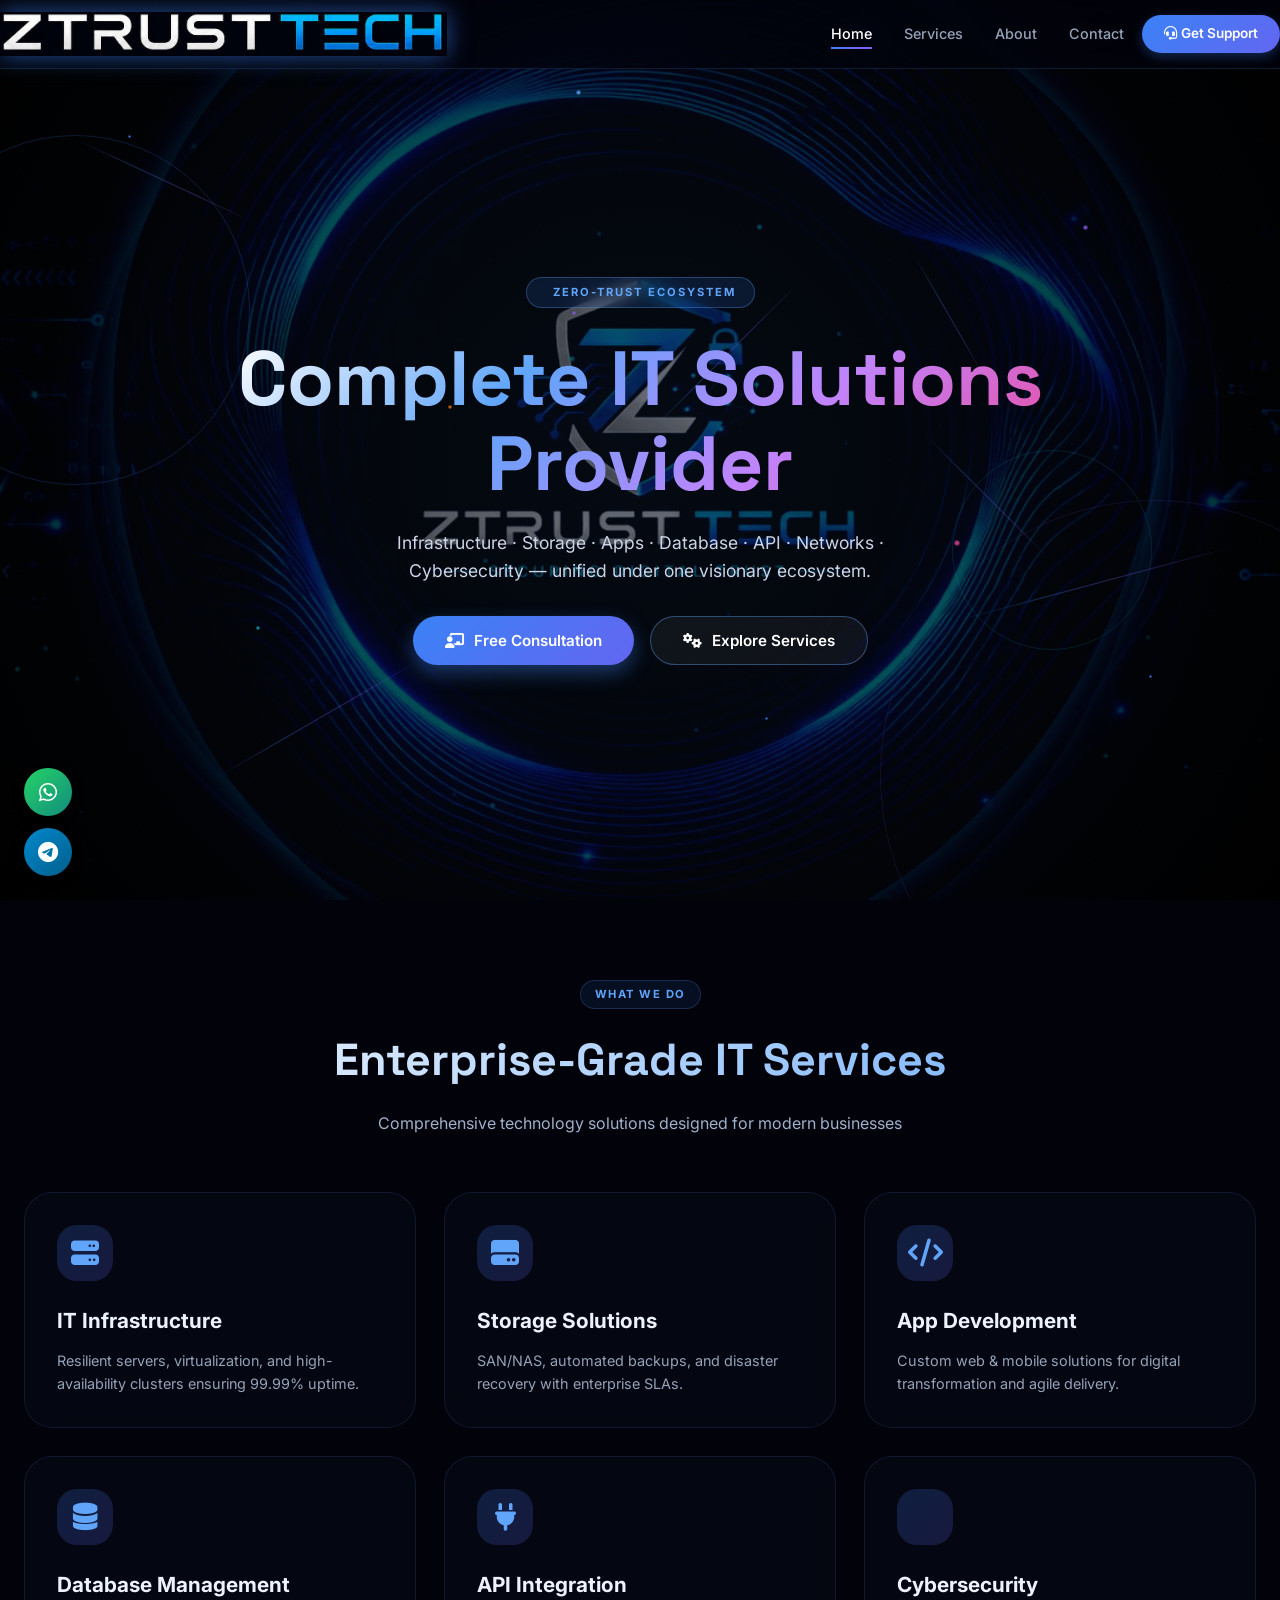
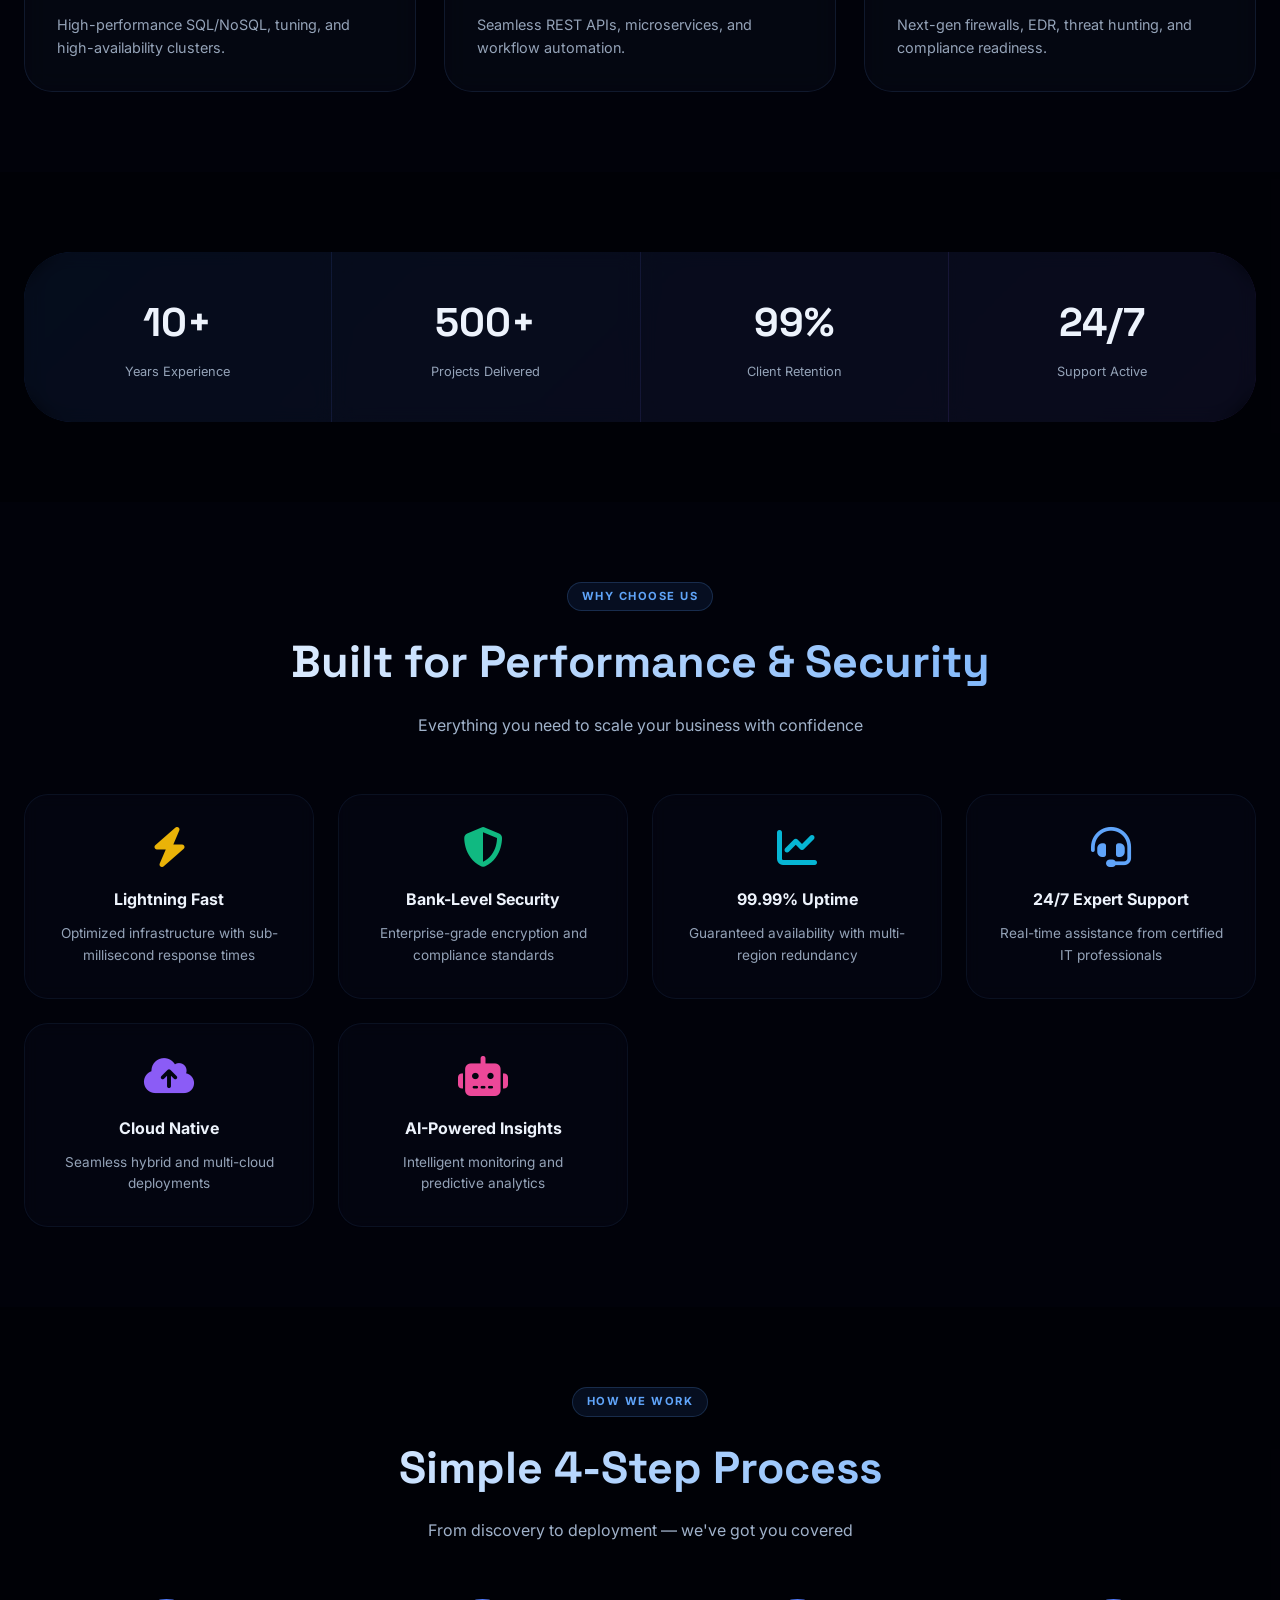
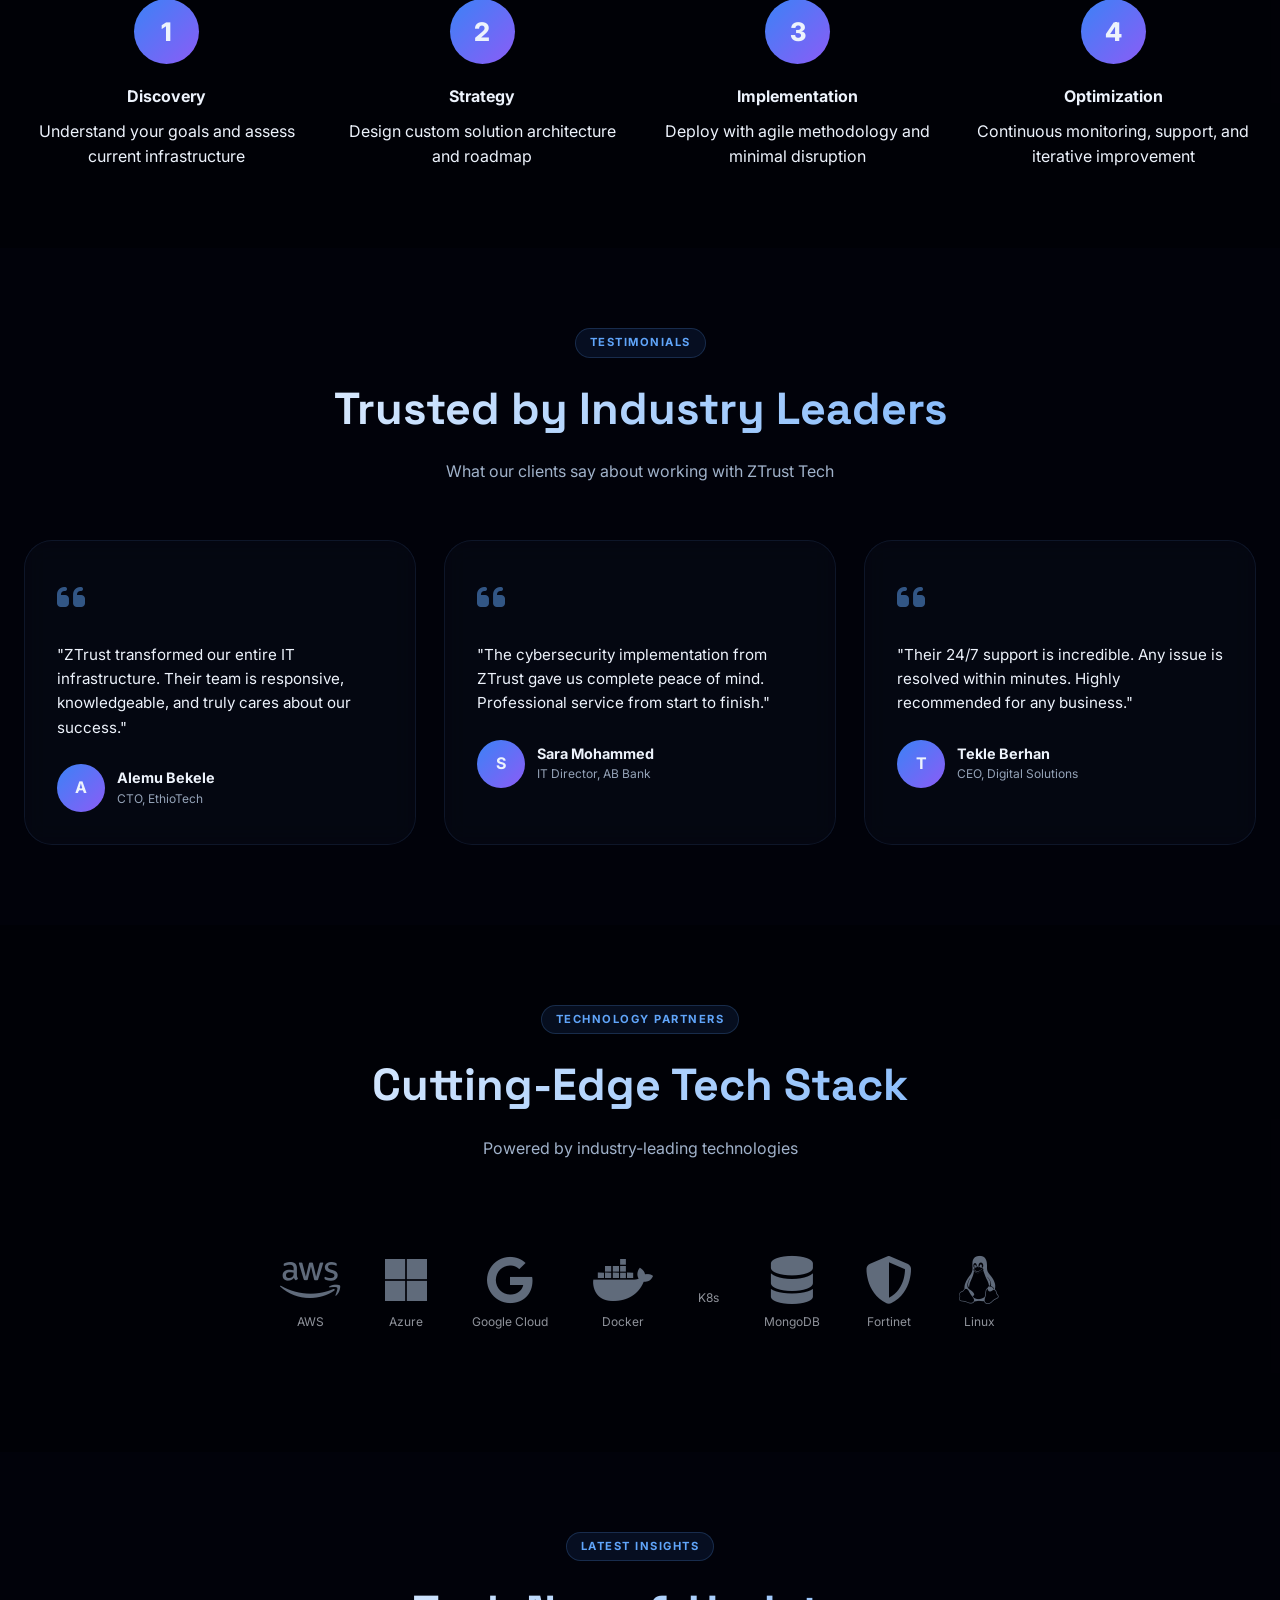
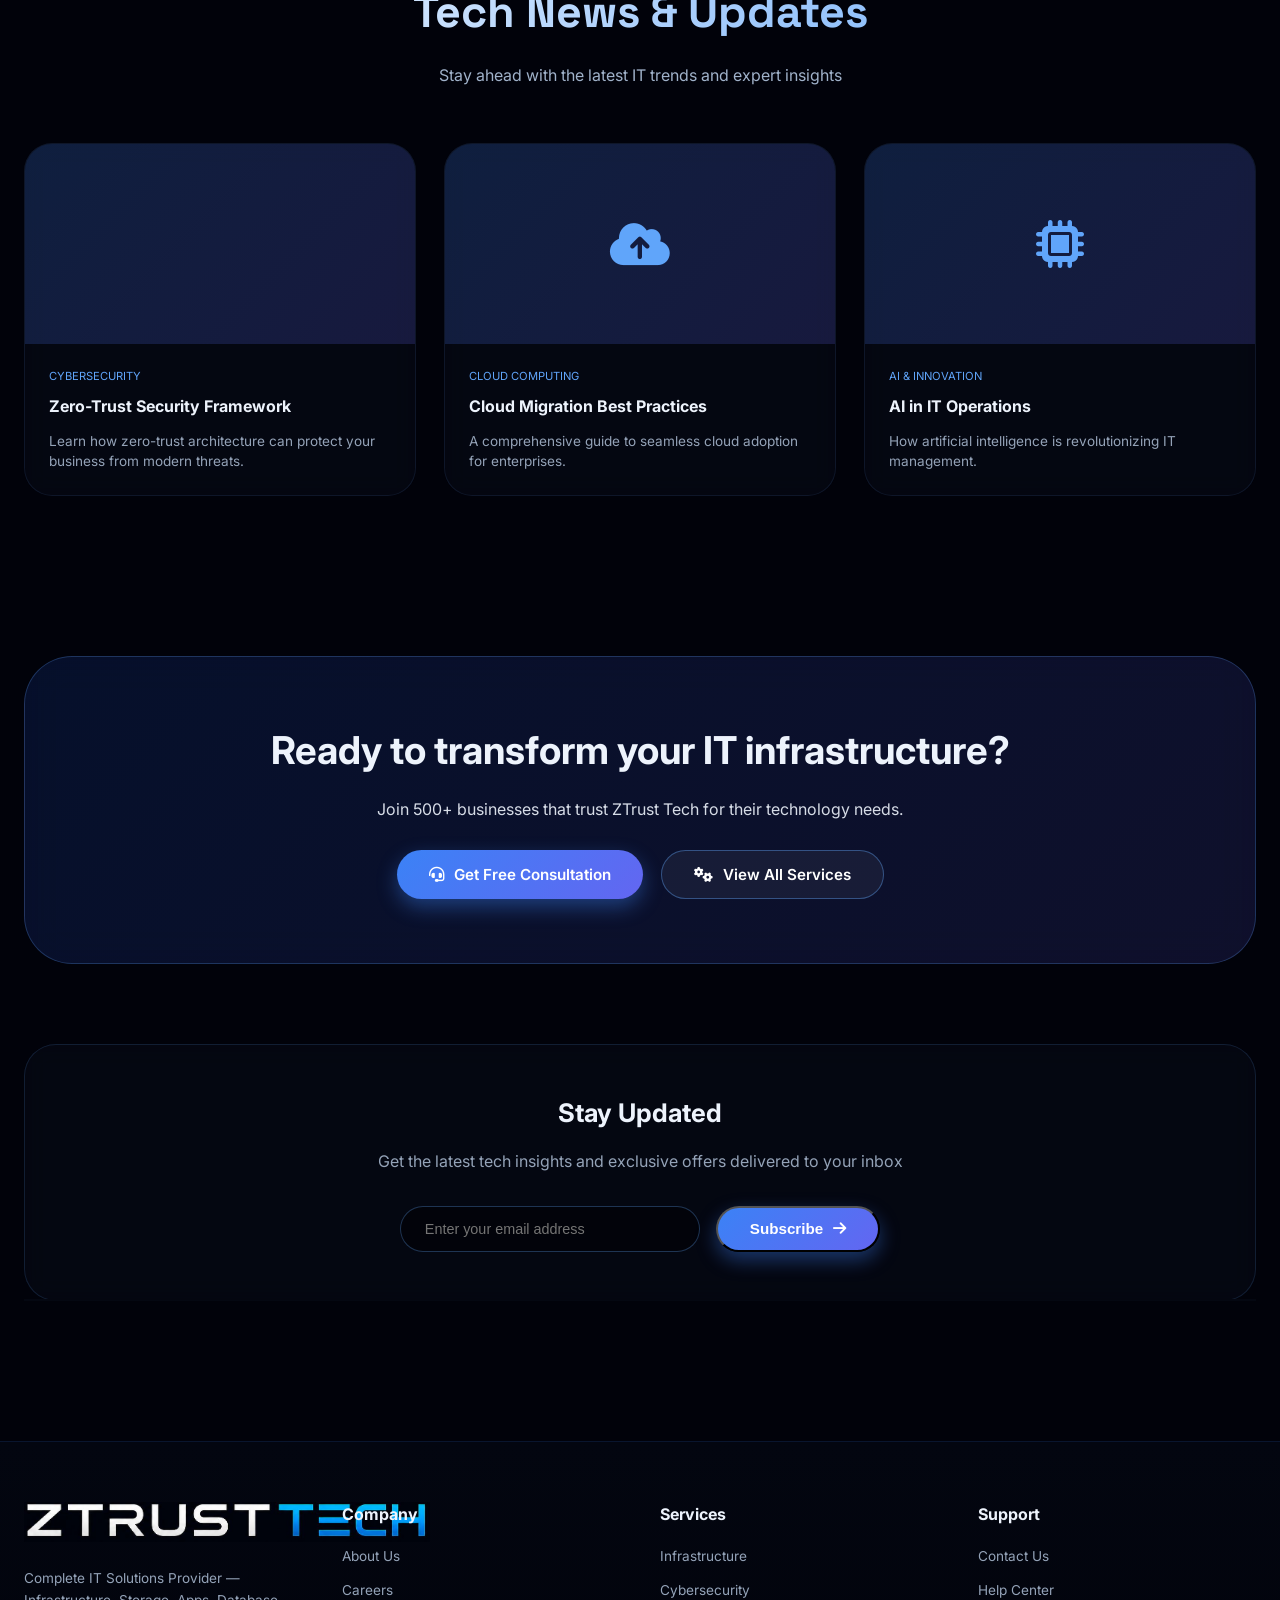
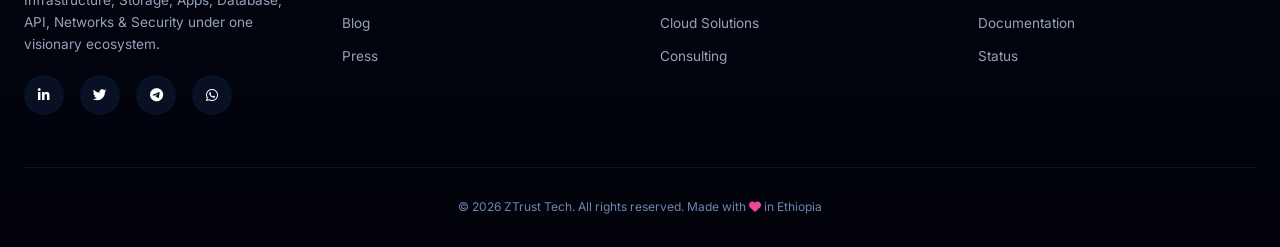
==== commit d5ac6527: "Refactor tech background and navigation styles" ====
--- a/index.html
+++ b/index.html
@@ -62,8 +62,8 @@
       pointer-events: none;
     }
 
-    /* NEW TECH BACKGROUND: Animated grid + floating orbs + data particles */
-    .tech-bg {
+    /* Animated Network Particles Layer */
+    .network-particles {
       position: fixed;
       inset: 0;
       z-index: -1;
@@ -71,107 +71,86 @@
       overflow: hidden;
     }
 
-    /* glowing grid lines */
-    .grid-line {
+    .particle {
       position: absolute;
-      background: rgba(59, 130, 246, 0.08);
+      background: radial-gradient(circle, var(--blue), transparent);
       border-radius: 50%;
-      animation: gridPulse 6s infinite alternate ease-in-out;
-    }
-    .grid-line-1 { width: 1px; height: 100%; left: 15%; top: 0; }
-    .grid-line-2 { width: 1px; height: 100%; left: 45%; top: 0; animation-delay: 1.2s; }
-    .grid-line-3 { width: 1px; height: 100%; left: 75%; top: 0; animation-delay: 2.4s; }
-    .grid-line-4 { width: 100%; height: 1px; top: 25%; left: 0; }
-    .grid-line-5 { width: 100%; height: 1px; top: 55%; left: 0; animation-delay: 1.8s; }
-    .grid-line-6 { width: 100%; height: 1px; top: 80%; left: 0; animation-delay: 3s; }
-
-    @keyframes gridPulse {
-      0% { opacity: 0.1; }
-      100% { opacity: 0.5; }
-    }
-
-    /* floating tech orbs with glow */
-    .tech-orb {
+      animation: floatParticle linear infinite;
+    }
+
+    .particle-1 { width: 3px; height: 3px; top: 15%; left: 10%; animation-duration: 12s; }
+    .particle-2 { width: 5px; height: 5px; top: 25%; right: 15%; animation-duration: 15s; background: radial-gradient(circle, var(--purple), transparent); }
+    .particle-3 { width: 4px; height: 4px; bottom: 30%; left: 20%; animation-duration: 10s; background: radial-gradient(circle, var(--cyan), transparent); }
+    .particle-4 { width: 6px; height: 6px; top: 60%; right: 25%; animation-duration: 18s; background: radial-gradient(circle, var(--pink), transparent); }
+    .particle-5 { width: 3px; height: 3px; bottom: 20%; right: 40%; animation-duration: 14s; }
+    .particle-6 { width: 4px; height: 4px; top: 45%; left: 35%; animation-duration: 11s; background: radial-gradient(circle, var(--orange), transparent); }
+    .particle-7 { width: 7px; height: 7px; bottom: 50%; left: 55%; animation-duration: 20s; background: radial-gradient(circle, var(--emerald), transparent); }
+    .particle-8 { width: 3px; height: 3px; top: 75%; right: 10%; animation-duration: 9s; }
+    .particle-9 { width: 5px; height: 5px; top: 10%; left: 45%; animation-duration: 16s; background: radial-gradient(circle, var(--blue2), transparent); }
+    .particle-10 { width: 4px; height: 4px; bottom: 65%; right: 55%; animation-duration: 13s; background: radial-gradient(circle, var(--purple), transparent); }
+
+    @keyframes floatParticle {
+      0% { transform: translateY(0) translateX(0); opacity: 0; }
+      20% { opacity: 0.7; }
+      80% { opacity: 0.7; }
+      100% { transform: translateY(-150px) translateX(60px); opacity: 0; }
+    }
+
+    /* Connection Lines Animation */
+    .connection-line {
+      position: absolute;
+      background: linear-gradient(90deg, transparent, var(--blue), var(--purple), transparent);
+      height: 1px;
+      opacity: 0.3;
+      animation: pulseLine 4s infinite;
+    }
+
+    .line-1 { width: 200px; top: 20%; left: 5%; transform: rotate(25deg); animation-delay: 0s; }
+    .line-2 { width: 300px; bottom: 35%; right: 3%; transform: rotate(-15deg); animation-delay: 1s; }
+    .line-3 { width: 180px; top: 55%; left: 70%; transform: rotate(45deg); animation-delay: 0.5s; }
+    .line-4 { width: 250px; bottom: 20%; left: 15%; transform: rotate(-30deg); animation-delay: 1.5s; }
+    .line-5 { width: 150px; top: 35%; right: 20%; transform: rotate(60deg); animation-delay: 0.8s; }
+    .line-6 { width: 220px; bottom: 60%; right: 35%; transform: rotate(-45deg); animation-delay: 2s; }
+
+    @keyframes pulseLine {
+      0%, 100% { opacity: 0.1; width: 80px; }
+      50% { opacity: 0.5; width: 100%; }
+    }
+
+    /* Data Streams */
+    .data-stream {
+      position: absolute;
+      width: 2px;
+      background: linear-gradient(180deg, var(--cyan), transparent);
+      animation: streamFall linear infinite;
+      opacity: 0.4;
+    }
+    .stream-1 { left: 12%; top: -100px; height: 120px; animation-duration: 2.5s; }
+    .stream-2 { left: 28%; top: -100px; height: 80px; animation-duration: 3s; animation-delay: 1s; background: linear-gradient(180deg, var(--purple), transparent); }
+    .stream-3 { left: 55%; top: -100px; height: 100px; animation-duration: 2.8s; animation-delay: 0.5s; }
+    .stream-4 { left: 75%; top: -100px; height: 90px; animation-duration: 3.2s; animation-delay: 1.5s; background: linear-gradient(180deg, var(--blue2), transparent); }
+    .stream-5 { left: 88%; top: -100px; height: 70px; animation-duration: 2.2s; animation-delay: 2s; }
+    .stream-6 { left: 40%; top: -100px; height: 110px; animation-duration: 3.5s; animation-delay: 0.8s; background: linear-gradient(180deg, var(--pink), transparent); }
+
+    @keyframes streamFall {
+      0% { top: -120px; opacity: 0; }
+      10% { opacity: 0.6; }
+      90% { opacity: 0.6; }
+      100% { top: 100%; opacity: 0; }
+    }
+
+    /* Rotating Orbs */
+    .rotating-orb {
       position: absolute;
       border-radius: 50%;
-      filter: blur(80px);
-      opacity: 0.2;
-      animation: orbFloat 14s infinite alternate ease-in-out;
-    }
-    .tech-orb-1 { width: 400px; height: 400px; top: -5%; left: -5%; background: radial-gradient(circle, var(--blue), transparent); }
-    .tech-orb-2 { width: 500px; height: 500px; bottom: -10%; right: -5%; background: radial-gradient(circle, var(--purple), transparent); animation-duration: 18s; }
-    .tech-orb-3 { width: 300px; height: 300px; top: 40%; left: 55%; background: radial-gradient(circle, var(--cyan), transparent); animation-duration: 12s; }
-
-    @keyframes orbFloat {
-      0% { transform: translate(0, 0) scale(1); }
-      100% { transform: translate(40px, -30px) scale(1.1); }
-    }
-
-    /* data stream lines (techy) */
-    .data-line {
-      position: absolute;
-      background: linear-gradient(90deg, transparent, var(--blue), var(--cyan), transparent);
-      height: 2px;
-      opacity: 0.2;
-      animation: dataFlow 8s infinite linear;
-      border-radius: 4px;
-      filter: drop-shadow(0 0 6px var(--blue));
-    }
-    .data-line-1 { width: 300px; top: 12%; left: 5%; animation-delay: 0s; }
-    .data-line-2 { width: 450px; bottom: 20%; right: 2%; animation-delay: 2.5s; background: linear-gradient(90deg, transparent, var(--purple), var(--pink), transparent); }
-    .data-line-3 { width: 200px; top: 50%; left: 70%; animation-delay: 1.2s; background: linear-gradient(90deg, transparent, var(--emerald), var(--cyan), transparent); }
-    .data-line-4 { width: 350px; bottom: 45%; left: 8%; animation-delay: 3.8s; background: linear-gradient(90deg, transparent, var(--orange), var(--yellow), transparent); }
-    .data-line-5 { width: 280px; top: 28%; right: 10%; animation-delay: 0.7s; background: linear-gradient(90deg, transparent, var(--blue2), var(--indigo), transparent); }
-    .data-line-6 { width: 400px; bottom: 10%; left: 25%; animation-delay: 5s; background: linear-gradient(90deg, transparent, var(--pink), var(--purple), transparent); }
-
-    @keyframes dataFlow {
-      0% { transform: translateX(-100%) scaleX(0.5); opacity: 0; }
-      10% { opacity: 0.6; }
-      90% { opacity: 0.6; }
-      100% { transform: translateX(100vw) scaleX(0.8); opacity: 0; }
-    }
-
-    /* digital rain particles (tiny dots) */
-    .digital-dots {
-      position: absolute;
-      width: 4px;
-      height: 4px;
-      background: var(--blue);
-      border-radius: 50%;
-      box-shadow: 0 0 8px var(--blue);
-      animation: dotFall linear infinite;
-      opacity: 0.3;
-    }
-    .dot-1 { left: 8%; animation-duration: 6s; animation-delay: 0s; }
-    .dot-2 { left: 22%; animation-duration: 8s; animation-delay: 1.2s; background: var(--purple); box-shadow: 0 0 8px var(--purple); }
-    .dot-3 { left: 38%; animation-duration: 7s; animation-delay: 0.5s; background: var(--cyan); box-shadow: 0 0 8px var(--cyan); }
-    .dot-4 { left: 55%; animation-duration: 9s; animation-delay: 2s; background: var(--pink); box-shadow: 0 0 8px var(--pink); }
-    .dot-5 { left: 70%; animation-duration: 5.5s; animation-delay: 0.8s; }
-    .dot-6 { left: 85%; animation-duration: 7.5s; animation-delay: 1.8s; background: var(--emerald); box-shadow: 0 0 8px var(--emerald); }
-    .dot-7 { left: 48%; animation-duration: 10s; animation-delay: 0.3s; background: var(--orange); box-shadow: 0 0 8px var(--orange); }
-    .dot-8 { left: 62%; animation-duration: 6.8s; animation-delay: 2.5s; background: var(--blue2); box-shadow: 0 0 8px var(--blue2); }
-
-    @keyframes dotFall {
-      0% { transform: translateY(-20px) scale(0); opacity: 0; }
-      10% { opacity: 0.8; transform: translateY(10px) scale(1); }
-      90% { opacity: 0.6; }
-      100% { transform: translateY(100vh) scale(0.5); opacity: 0; }
-    }
-
-    /* rotating tech ring */
-    .tech-ring {
-      position: absolute;
-      border: 1px solid rgba(59, 130, 246, 0.08);
-      border-radius: 50%;
-      animation: ringSpin 30s infinite linear;
-    }
-    .ring-1 { width: 600px; height: 600px; top: 10%; left: -10%; }
-    .ring-2 { width: 800px; height: 800px; bottom: -20%; right: -15%; border-color: rgba(139, 92, 246, 0.06); animation-duration: 45s; }
-    .ring-3 { width: 300px; height: 300px; top: 45%; left: 60%; border-color: rgba(6, 182, 212, 0.08); animation-duration: 20s; }
-
-    @keyframes ringSpin {
-      100% { transform: rotate(360deg); }
-    }
+      border: 1px solid rgba(59,130,246,0.2);
+      animation: rotateOrb linear infinite;
+    }
+    .orb-1 { width: 350px; height: 350px; top: 15%; left: -100px; animation-duration: 25s; }
+    .orb-2 { width: 550px; height: 550px; bottom: -150px; right: -150px; animation-duration: 30s; border-color: rgba(139,92,246,0.12); }
+    .orb-3 { width: 200px; height: 200px; top: 50%; right: 10%; animation-duration: 18s; border-color: rgba(6,182,212,0.15); }
+
+    @keyframes rotateOrb { 100% { transform: rotate(360deg); } }
 
     .noise {
       position: fixed;
@@ -190,7 +169,7 @@
       z-index: 2;
     }
 
-    /* NAVIGATION */
+    /* NAVIGATION - FIXED HAMBURGER */
     .nav {
       position: fixed;
       top: 0;
@@ -227,7 +206,7 @@
     }
     .links a {
       text-decoration: none;
-      color: var(--muted);
+      color: #94a3b8;
       font-weight: 500;
       font-size: 0.9rem;
       transition: 0.2s;
@@ -264,6 +243,12 @@
       color: #fff;
       font-size: 1.6rem;
       cursor: pointer;
+      padding: 8px;
+    }
+    .nav-right-group {
+      display: flex;
+      align-items: center;
+      gap: 18px;
     }
 
     /* HERO SECTION */
@@ -662,6 +647,7 @@
       justify-content: center;
       color: white;
       transition: 0.3s;
+      text-decoration: none;
     }
     .social-links a:hover { background: var(--blue); transform: translateY(-3px) rotate(360deg); }
     .footer-bottom {
@@ -717,6 +703,7 @@
       transition: 0.25s;
       z-index: 999;
       box-shadow: 0 4px 12px rgba(0,0,0,0.3);
+      border: none;
     }
     .back-to-top.show { opacity: 1; visibility: visible; }
     .back-to-top:hover { transform: translateY(-3px); }
@@ -724,66 +711,160 @@
     .reveal { opacity: 0; transform: translateY(30px); transition: 0.7s ease; }
     .reveal.visible { opacity: 1; transform: translateY(0); }
 
-    @media (max-width: 768px) {
+    /* ========== MOBILE RESPONSIVE ========== */
+    @media (max-width: 820px) {
       .container { padding: 0 20px; }
+      .nav-right-group {
+        gap: 12px;
+      }
       .links {
         position: fixed;
         top: 70px;
         left: -100%;
-        width: 70%;
-        max-width: 260px;
+        width: 75%;
+        max-width: 300px;
         height: calc(100vh - 70px);
         background: rgba(2,5,18,0.98);
         backdrop-filter: blur(28px);
         flex-direction: column;
-        gap: 2rem;
-        padding: 2rem;
-        transition: left 0.4s;
+        gap: 0.5rem;
+        padding: 2rem 1.5rem;
+        transition: left 0.4s cubic-bezier(0.4, 0, 0.2, 1);
         z-index: 1001;
+        border-right: 1px solid rgba(96,165,250,0.15);
+        overflow-y: auto;
+        align-items: stretch;
       }
       .links.active { left: 0; }
       .menu-toggle { display: block; }
-      .stats-grid { grid-template-columns: repeat(2, 1fr); gap: 8px; }
-      .hero { min-height: 80vh; padding: 100px 0 60px; }
-      .section { padding: 60px 0; }
-      .cta-section { padding: 40px 24px; }
+      .links a {
+        font-size: 1rem;
+        padding: 14px 16px;
+        width: 100%;
+        border-bottom: 1px solid rgba(96,165,250,0.06);
+        color: #cbd5e1;
+        border-radius: 8px;
+        transition: 0.2s;
+      }
+      .links a::after { display: none; }
+      .links a:hover, .links a.active { 
+        color: white; 
+        background: rgba(59,130,246,0.08); 
+        padding-left: 20px;
+      }
+      .nav-cta {
+        display: none;
+      }
+      .mobile-cta {
+        display: block !important;
+        margin-top: 20px;
+        text-align: center;
+        padding: 16px !important;
+        width: 100% !important;
+        border-radius: 12px !important;
+      }
+      
+      .hero { min-height: auto; padding: 100px 0 60px; }
+      .hero-title { font-size: clamp(2rem, 8vw, 3.2rem); }
+      .hero-desc { font-size: 1rem; }
+      .hero-buttons .btn { padding: 12px 24px; font-size: 0.85rem; width: 100%; justify-content: center; }
+      .hero-buttons { flex-direction: column; align-items: center; width: 100%; }
+      
+      .stats-grid { grid-template-columns: repeat(2, 1fr); gap: 8px; border-radius: 24px; }
+      .stat-card { padding: 24px 16px; }
+      .stat-number { font-size: 2rem; }
+      
+      .services-grid { grid-template-columns: 1fr; gap: 20px; }
+      .service-card { padding: 24px; }
+      
+      .features-grid { grid-template-columns: 1fr; gap: 16px; }
+      .feature-item { padding: 24px; }
+      
+      .process-timeline { grid-template-columns: 1fr 1fr; gap: 20px; }
+      .process-step { padding: 16px; }
+      .step-number { width: 50px; height: 50px; font-size: 1.2rem; }
+      
+      .testimonials-grid { grid-template-columns: 1fr; gap: 20px; }
+      .testimonial-card { padding: 24px; }
+      
+      .cta-section { padding: 40px 24px; border-radius: 24px; }
+      .cta-section h2 { font-size: 1.5rem; }
+      
+      .newsletter { padding: 32px 20px; }
+      .newsletter-form input { width: 100%; }
+      .newsletter-form .btn { width: 100%; justify-content: center; }
+      
+      .footer-grid { grid-template-columns: 1fr 1fr; gap: 30px; }
+      .footer { padding: 40px 0 20px; }
+      
+      .section { padding: 50px 0; }
+      .section-header { margin-bottom: 36px; }
+      .section-title { font-size: 1.8rem; }
+      
+      .blog-grid { grid-template-columns: 1fr; gap: 20px; }
+      
+      .floating-btns { bottom: 20px; left: 20px; gap: 10px; }
+      .float-btn { width: 44px; height: 44px; font-size: 1.1rem; }
+      .back-to-top { bottom: 20px; right: 20px; width: 44px; height: 44px; font-size: 0.9rem; }
+      
+      .tech-stack { gap: 30px; }
+      .tech-item i { font-size: 36px; }
+    }
+
+    @media (max-width: 480px) {
+      .container { padding: 0 16px; }
+      .hero { padding: 90px 0 40px; }
+      .hero-title { font-size: 1.8rem; }
+      .hero-badge { font-size: 0.6rem; padding: 4px 14px; }
+      
+      .stats-grid { grid-template-columns: 1fr 1fr; gap: 6px; }
+      .stat-card { padding: 16px 12px; }
+      .stat-number { font-size: 1.6rem; }
+      .stat-label { font-size: 0.65rem; }
+      
+      .process-timeline { grid-template-columns: 1fr; gap: 16px; }
+      
+      .footer-grid { grid-template-columns: 1fr; gap: 24px; }
+      .footer-bottom { font-size: 0.65rem; }
+      
+      .section { padding: 40px 0; }
+      .section-title { font-size: 1.5rem; }
+      
+      .service-card { padding: 20px; }
+      .service-card h3 { font-size: 1.1rem; }
+      
+      .cta-section { padding: 30px 16px; }
+      .cta-section h2 { font-size: 1.3rem; }
+      
+      .btn { padding: 10px 20px; font-size: 0.8rem; }
+      
+      .links {
+        width: 85%;
+        max-width: 280px;
+        padding: 1.5rem 1.2rem;
+      }
+      .links a { font-size: 0.9rem; padding: 12px 14px; }
+    }
+
+    @media (min-width: 821px) {
+      .mobile-cta {
+        display: none !important;
+      }
     }
   </style>
 </head>
 <body>
-  <!-- NEW TECH BACKGROUND -->
-  <div class="tech-bg">
-    <!-- grid lines -->
-    <div class="grid-line grid-line-1"></div>
-    <div class="grid-line grid-line-2"></div>
-    <div class="grid-line grid-line-3"></div>
-    <div class="grid-line grid-line-4"></div>
-    <div class="grid-line grid-line-5"></div>
-    <div class="grid-line grid-line-6"></div>
-    <!-- floating orbs -->
-    <div class="tech-orb tech-orb-1"></div>
-    <div class="tech-orb tech-orb-2"></div>
-    <div class="tech-orb tech-orb-3"></div>
-    <!-- data lines -->
-    <div class="data-line data-line-1"></div>
-    <div class="data-line data-line-2"></div>
-    <div class="data-line data-line-3"></div>
-    <div class="data-line data-line-4"></div>
-    <div class="data-line data-line-5"></div>
-    <div class="data-line data-line-6"></div>
-    <!-- digital dots -->
-    <div class="digital-dots dot-1"></div>
-    <div class="digital-dots dot-2"></div>
-    <div class="digital-dots dot-3"></div>
-    <div class="digital-dots dot-4"></div>
-    <div class="digital-dots dot-5"></div>
-    <div class="digital-dots dot-6"></div>
-    <div class="digital-dots dot-7"></div>
-    <div class="digital-dots dot-8"></div>
-    <!-- rotating rings -->
-    <div class="tech-ring ring-1"></div>
-    <div class="tech-ring ring-2"></div>
-    <div class="tech-ring ring-3"></div>
+  <!-- Animated Background Elements -->
+  <div class="network-particles">
+    <div class="particle particle-1"></div><div class="particle particle-2"></div><div class="particle particle-3"></div>
+    <div class="particle particle-4"></div><div class="particle particle-5"></div><div class="particle particle-6"></div>
+    <div class="particle particle-7"></div><div class="particle particle-8"></div><div class="particle particle-9"></div>
+    <div class="particle particle-10"></div>
+    <div class="connection-line line-1"></div><div class="connection-line line-2"></div><div class="connection-line line-3"></div>
+    <div class="connection-line line-4"></div><div class="connection-line line-5"></div><div class="connection-line line-6"></div>
+    <div class="data-stream stream-1"></div><div class="data-stream stream-2"></div><div class="data-stream stream-3"></div>
+    <div class="data-stream stream-4"></div><div class="data-stream stream-5"></div><div class="data-stream stream-6"></div>
+    <div class="rotating-orb orb-1"></div><div class="rotating-orb orb-2"></div><div class="rotating-orb orb-3"></div>
   </div>
   <div class="noise"></div>
 
@@ -803,6 +884,7 @@
           <a href="services.html">Services</a>
           <a href="about.html">About</a>
           <a href="contact.html">Contact</a>
+          <a href="contact.html" class="nav-cta mobile-cta"><i class="fas fa-headset"></i> Get Support</a>
         </div>
         <a href="contact.html" class="nav-cta"><i class="fas fa-headset"></i> Get Support</a>
         <button class="menu-toggle" id="mobileMenu"><i class="fas fa-bars"></i></button>
@@ -1004,8 +1086,30 @@
     const nav = document.getElementById('mainNav');
     window.addEventListener('scroll', () => nav.classList.toggle('scrolled', window.scrollY > 40));
     
-    const mt = document.getElementById('mobileMenu'), nl = document.getElementById('navLinks');
-    if(mt) mt.addEventListener('click', () => nl.classList.toggle('active'));
+    const mt = document.getElementById('mobileMenu');
+    const nl = document.getElementById('navLinks');
+    
+    mt.addEventListener('click', () => {
+      nl.classList.toggle('active');
+      const icon = mt.querySelector('i');
+      icon.className = nl.classList.contains('active') ? 'fas fa-times' : 'fas fa-bars';
+    });
+
+    // Close menu when clicking a link
+    nl.querySelectorAll('a').forEach(a => {
+      a.addEventListener('click', () => {
+        nl.classList.remove('active');
+        mt.querySelector('i').className = 'fas fa-bars';
+      });
+    });
+
+    // Close menu when clicking outside
+    document.addEventListener('click', (e) => {
+      if (!document.querySelector('.nav').contains(e.target) && nl.classList.contains('active')) {
+        nl.classList.remove('active');
+        mt.querySelector('i').className = 'fas fa-bars';
+      }
+    });
     
     // Counter animation
     const statGrid = document.querySelector('.stats-grid');
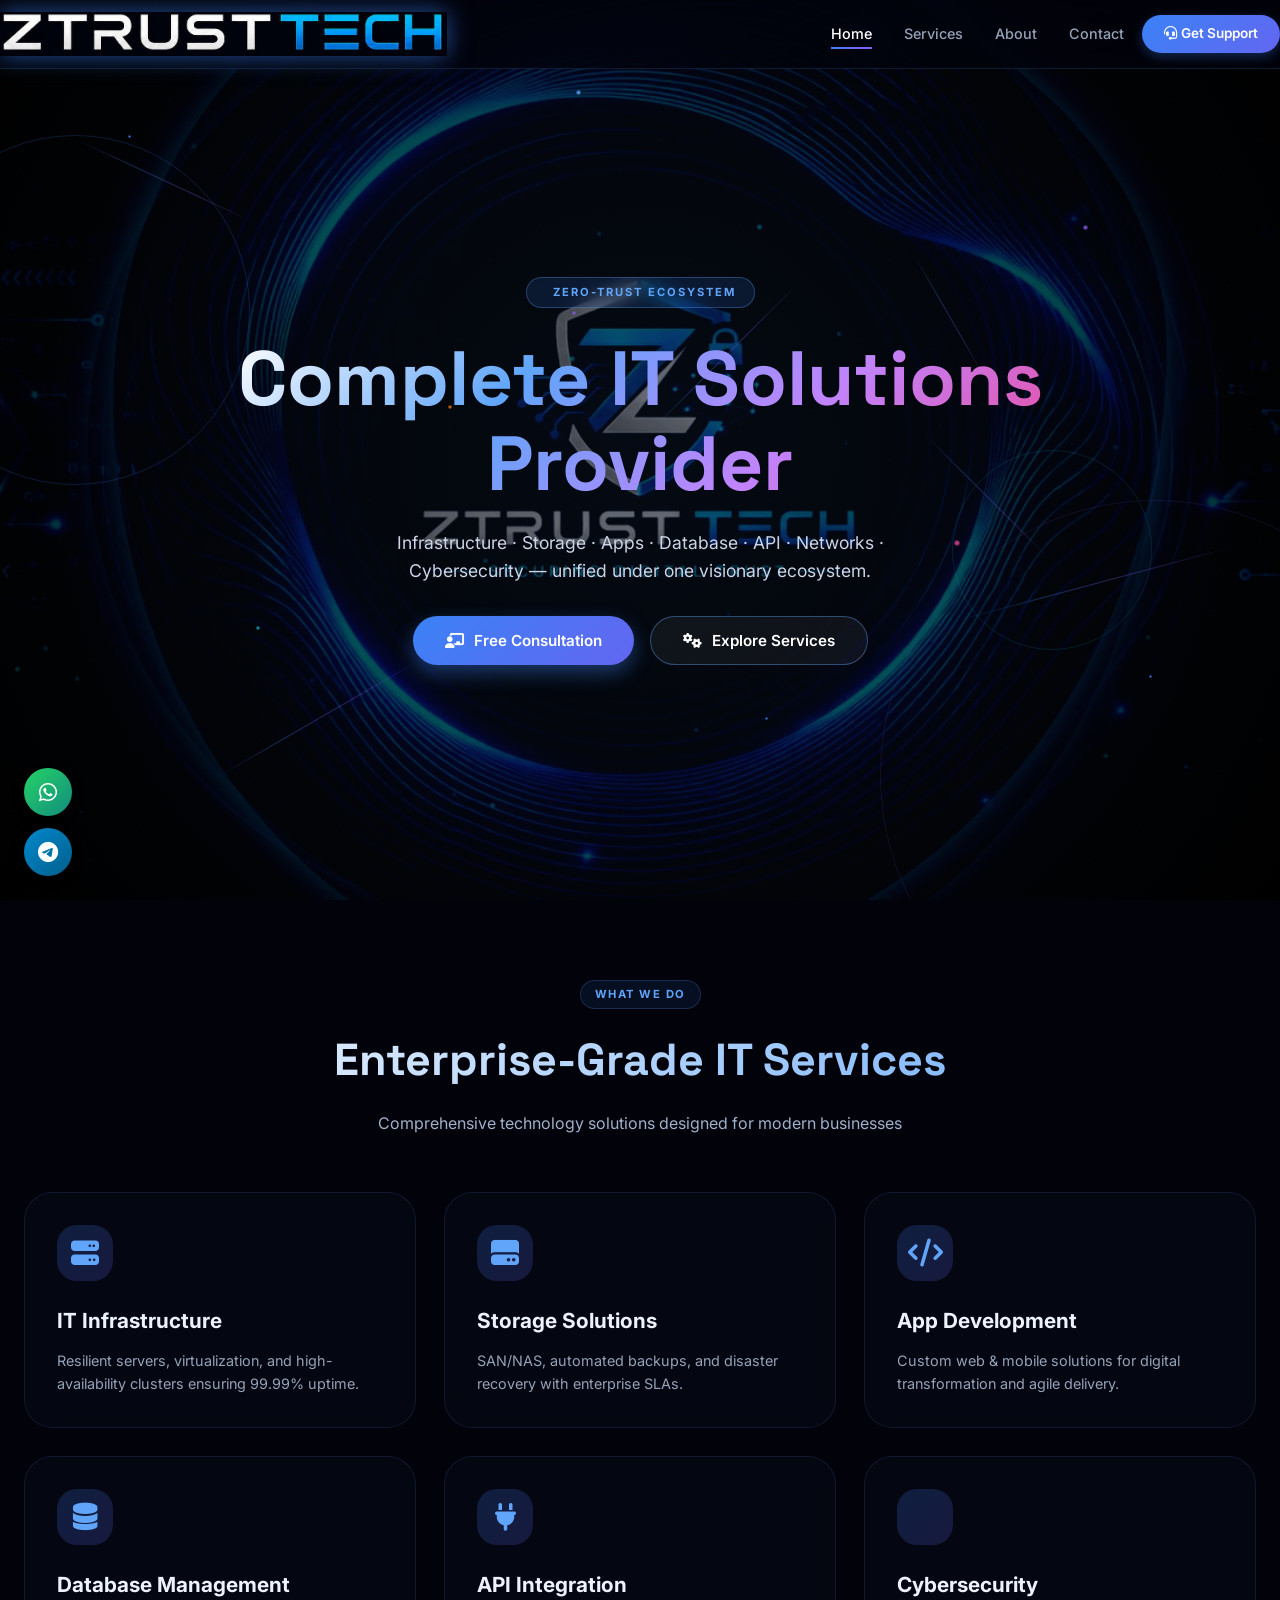
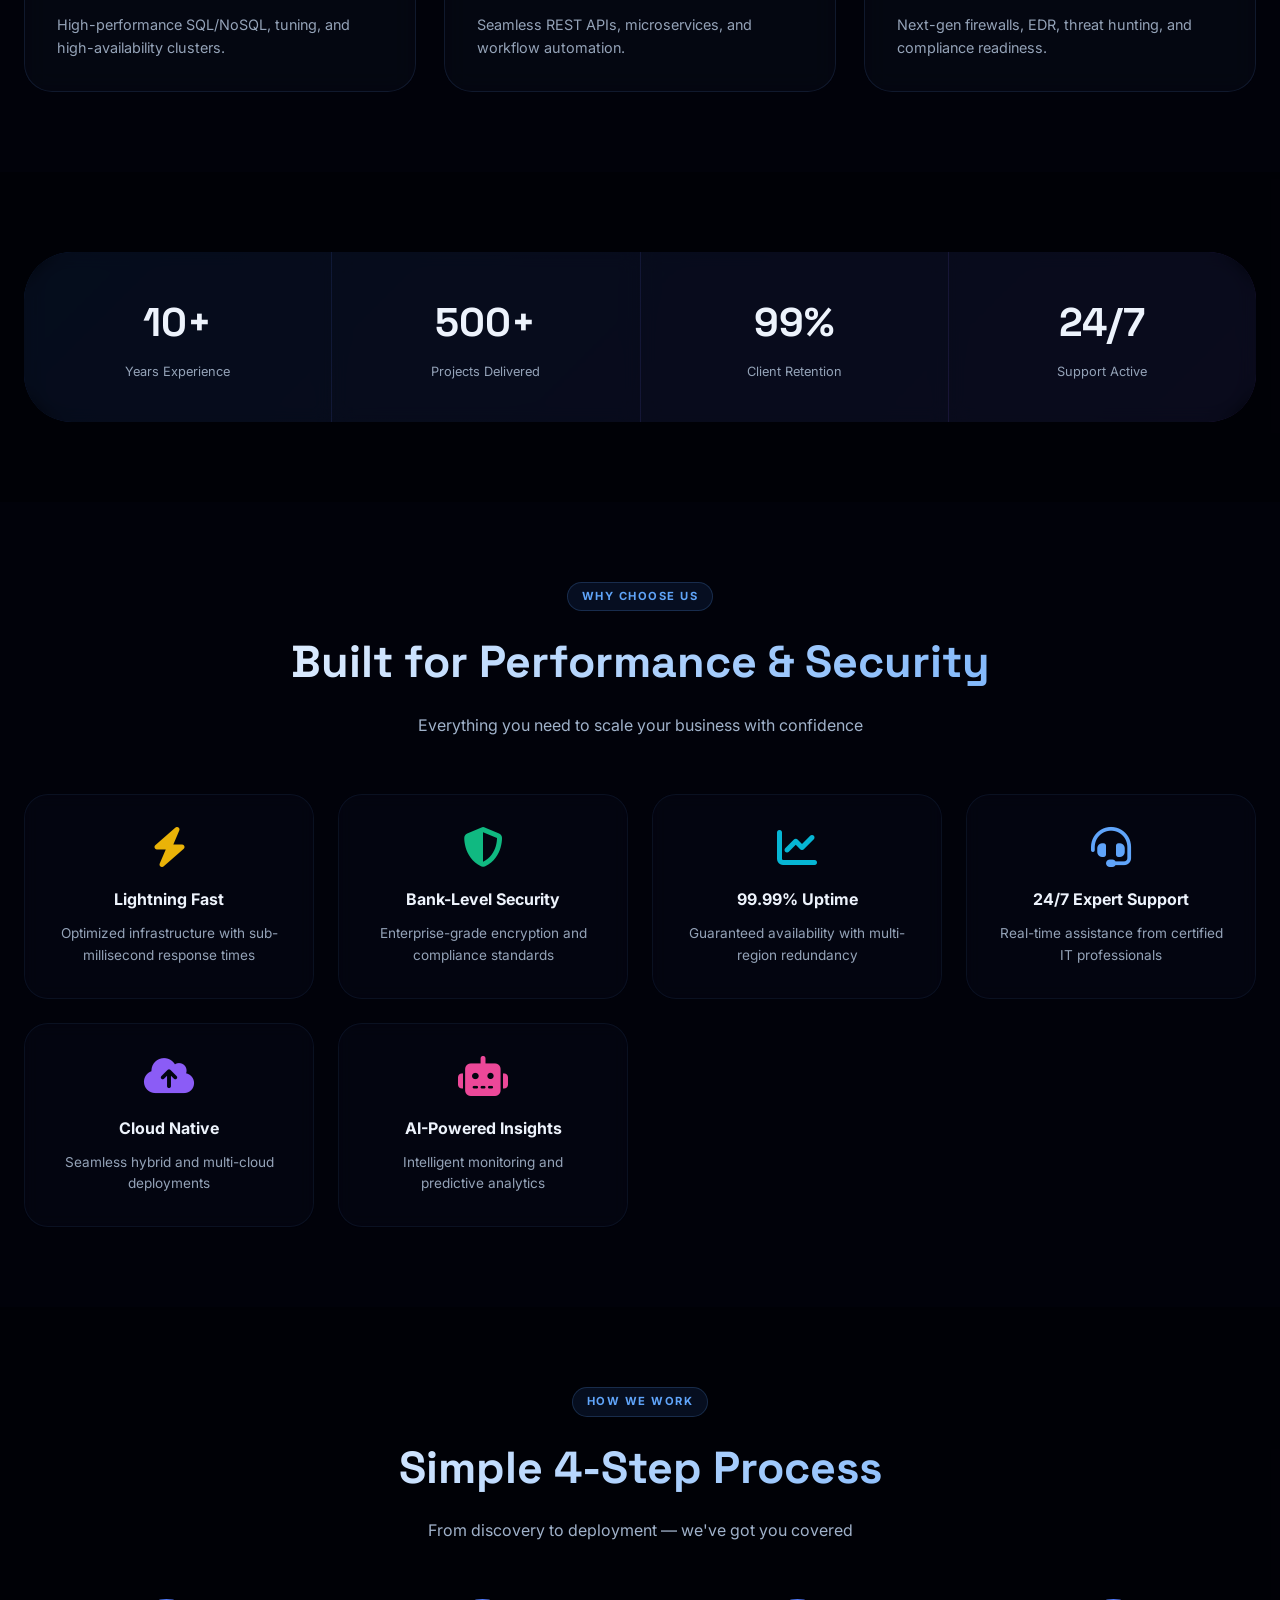
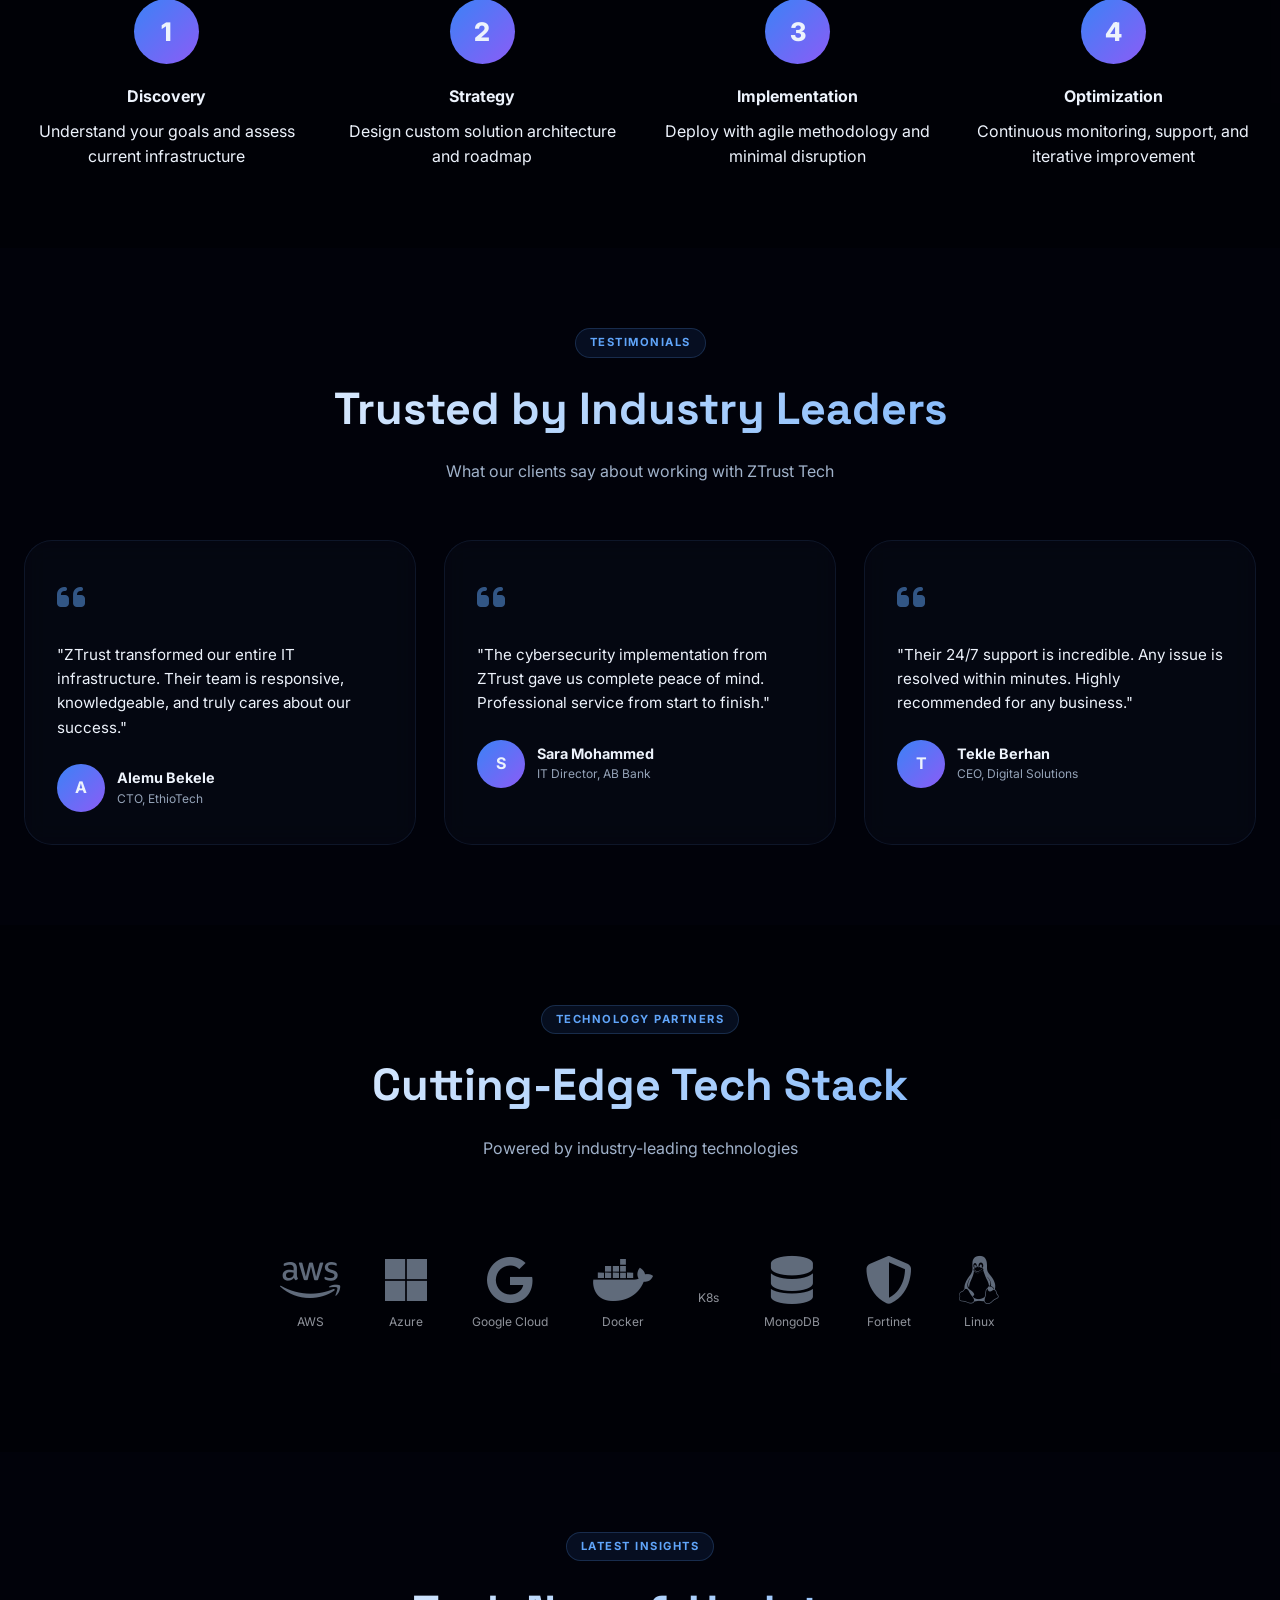
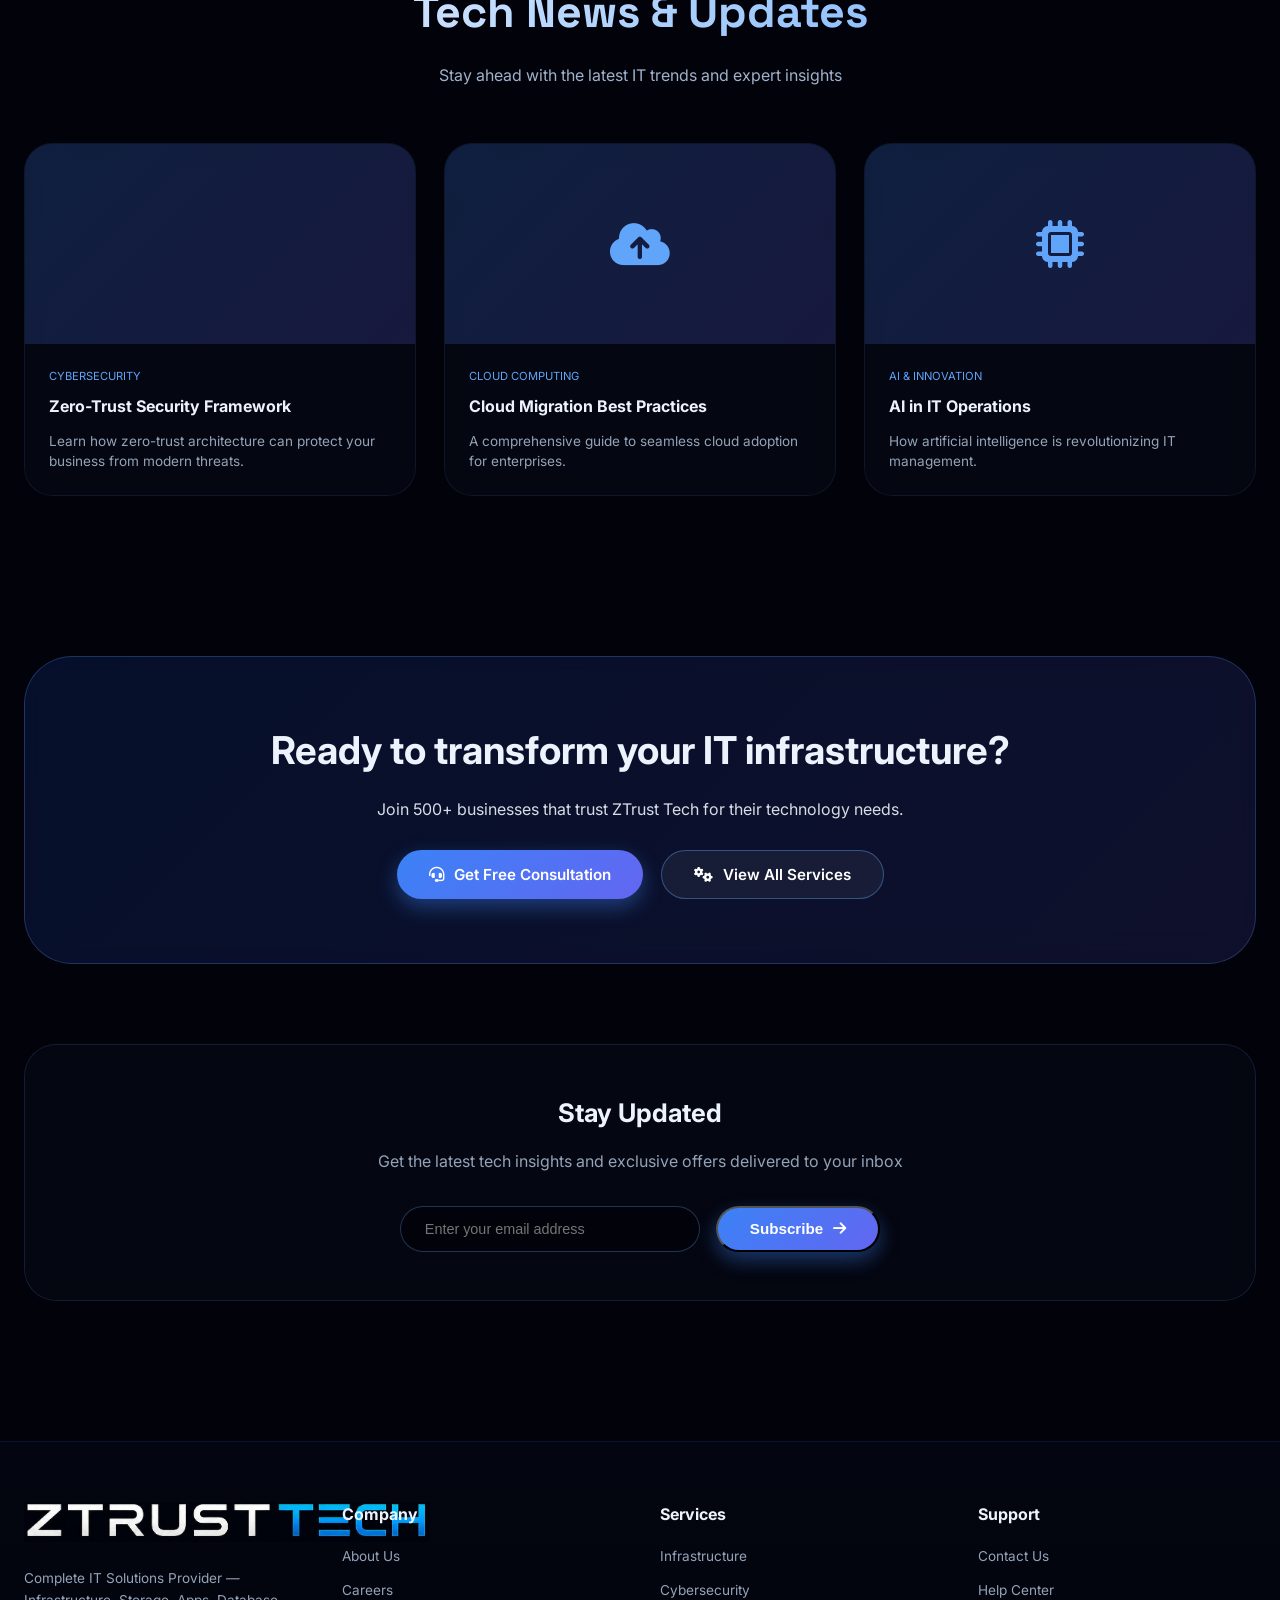
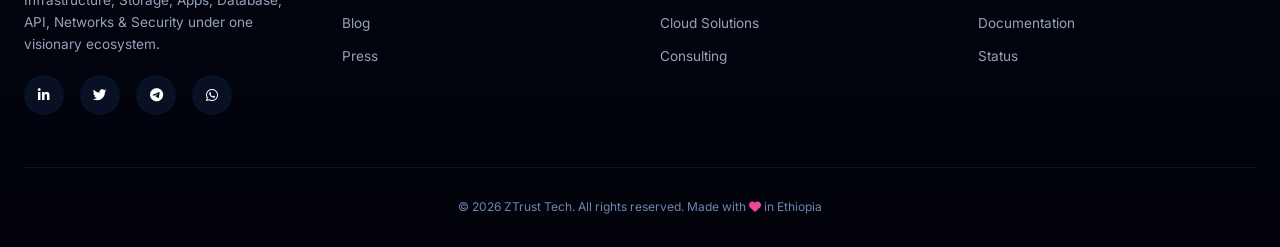
==== commit 0a5d180e: "Refactor mobile menu toggle functionality" ====
--- a/index.html
+++ b/index.html
@@ -244,6 +244,7 @@
       font-size: 1.6rem;
       cursor: pointer;
       padding: 8px;
+      z-index: 1002;
     }
     .nav-right-group {
       display: flex;
@@ -716,6 +717,10 @@
       .container { padding: 0 20px; }
       .nav-right-group {
         gap: 12px;
+      }
+      .menu-toggle {
+        display: block !important;
+        font-size: 1.8rem;
       }
       .links {
         position: fixed;
@@ -736,7 +741,6 @@
         align-items: stretch;
       }
       .links.active { left: 0; }
-      .menu-toggle { display: block; }
       .links a {
         font-size: 1rem;
         padding: 14px 16px;
@@ -887,7 +891,9 @@
           <a href="contact.html" class="nav-cta mobile-cta"><i class="fas fa-headset"></i> Get Support</a>
         </div>
         <a href="contact.html" class="nav-cta"><i class="fas fa-headset"></i> Get Support</a>
-        <button class="menu-toggle" id="mobileMenu"><i class="fas fa-bars"></i></button>
+        <button class="menu-toggle" id="mobileMenu" aria-label="Toggle menu">
+          <i class="fas fa-bars"></i>
+        </button>
       </div>
     </div>
   </nav>
@@ -1083,33 +1089,42 @@
   <button id="backToTop" class="back-to-top"><i class="fas fa-arrow-up"></i></button>
 
   <script>
+    // NAV SCROLL
     const nav = document.getElementById('mainNav');
     window.addEventListener('scroll', () => nav.classList.toggle('scrolled', window.scrollY > 40));
     
+    // MOBILE MENU - FIXED
     const mt = document.getElementById('mobileMenu');
     const nl = document.getElementById('navLinks');
     
-    mt.addEventListener('click', () => {
-      nl.classList.toggle('active');
-      const icon = mt.querySelector('i');
-      icon.className = nl.classList.contains('active') ? 'fas fa-times' : 'fas fa-bars';
-    });
-
-    // Close menu when clicking a link
-    nl.querySelectorAll('a').forEach(a => {
-      a.addEventListener('click', () => {
-        nl.classList.remove('active');
-        mt.querySelector('i').className = 'fas fa-bars';
+    if (mt && nl) {
+      mt.addEventListener('click', function(e) {
+        e.stopPropagation();
+        nl.classList.toggle('active');
+        const icon = this.querySelector('i');
+        if (nl.classList.contains('active')) {
+          icon.className = 'fas fa-times';
+        } else {
+          icon.className = 'fas fa-bars';
+        }
       });
-    });
-
-    // Close menu when clicking outside
-    document.addEventListener('click', (e) => {
-      if (!document.querySelector('.nav').contains(e.target) && nl.classList.contains('active')) {
-        nl.classList.remove('active');
-        mt.querySelector('i').className = 'fas fa-bars';
-      }
-    });
+
+      // Close menu when clicking a link
+      nl.querySelectorAll('a').forEach(function(a) {
+        a.addEventListener('click', function() {
+          nl.classList.remove('active');
+          mt.querySelector('i').className = 'fas fa-bars';
+        });
+      });
+
+      // Close menu when clicking outside
+      document.addEventListener('click', function(e) {
+        if (!document.querySelector('.nav').contains(e.target) && nl.classList.contains('active')) {
+          nl.classList.remove('active');
+          mt.querySelector('i').className = 'fas fa-bars';
+        }
+      });
+    }
     
     // Counter animation
     const statGrid = document.querySelector('.stats-grid');
@@ -1137,10 +1152,12 @@
       observer.observe(statGrid);
     }
     
+    // Back to top
     const btt = document.getElementById('backToTop');
     window.addEventListener('scroll', () => btt.classList.toggle('show', window.scrollY > 400));
     btt.addEventListener('click', () => window.scrollTo({ top: 0, behavior: 'smooth' }));
     
+    // Reveal animations
     const reveals = document.querySelectorAll('.reveal');
     const revealObserver = new IntersectionObserver(entries => entries.forEach(e => e.isIntersecting && e.target.classList.add('visible')), { threshold: 0.1 });
     reveals.forEach(r => revealObserver.observe(r));
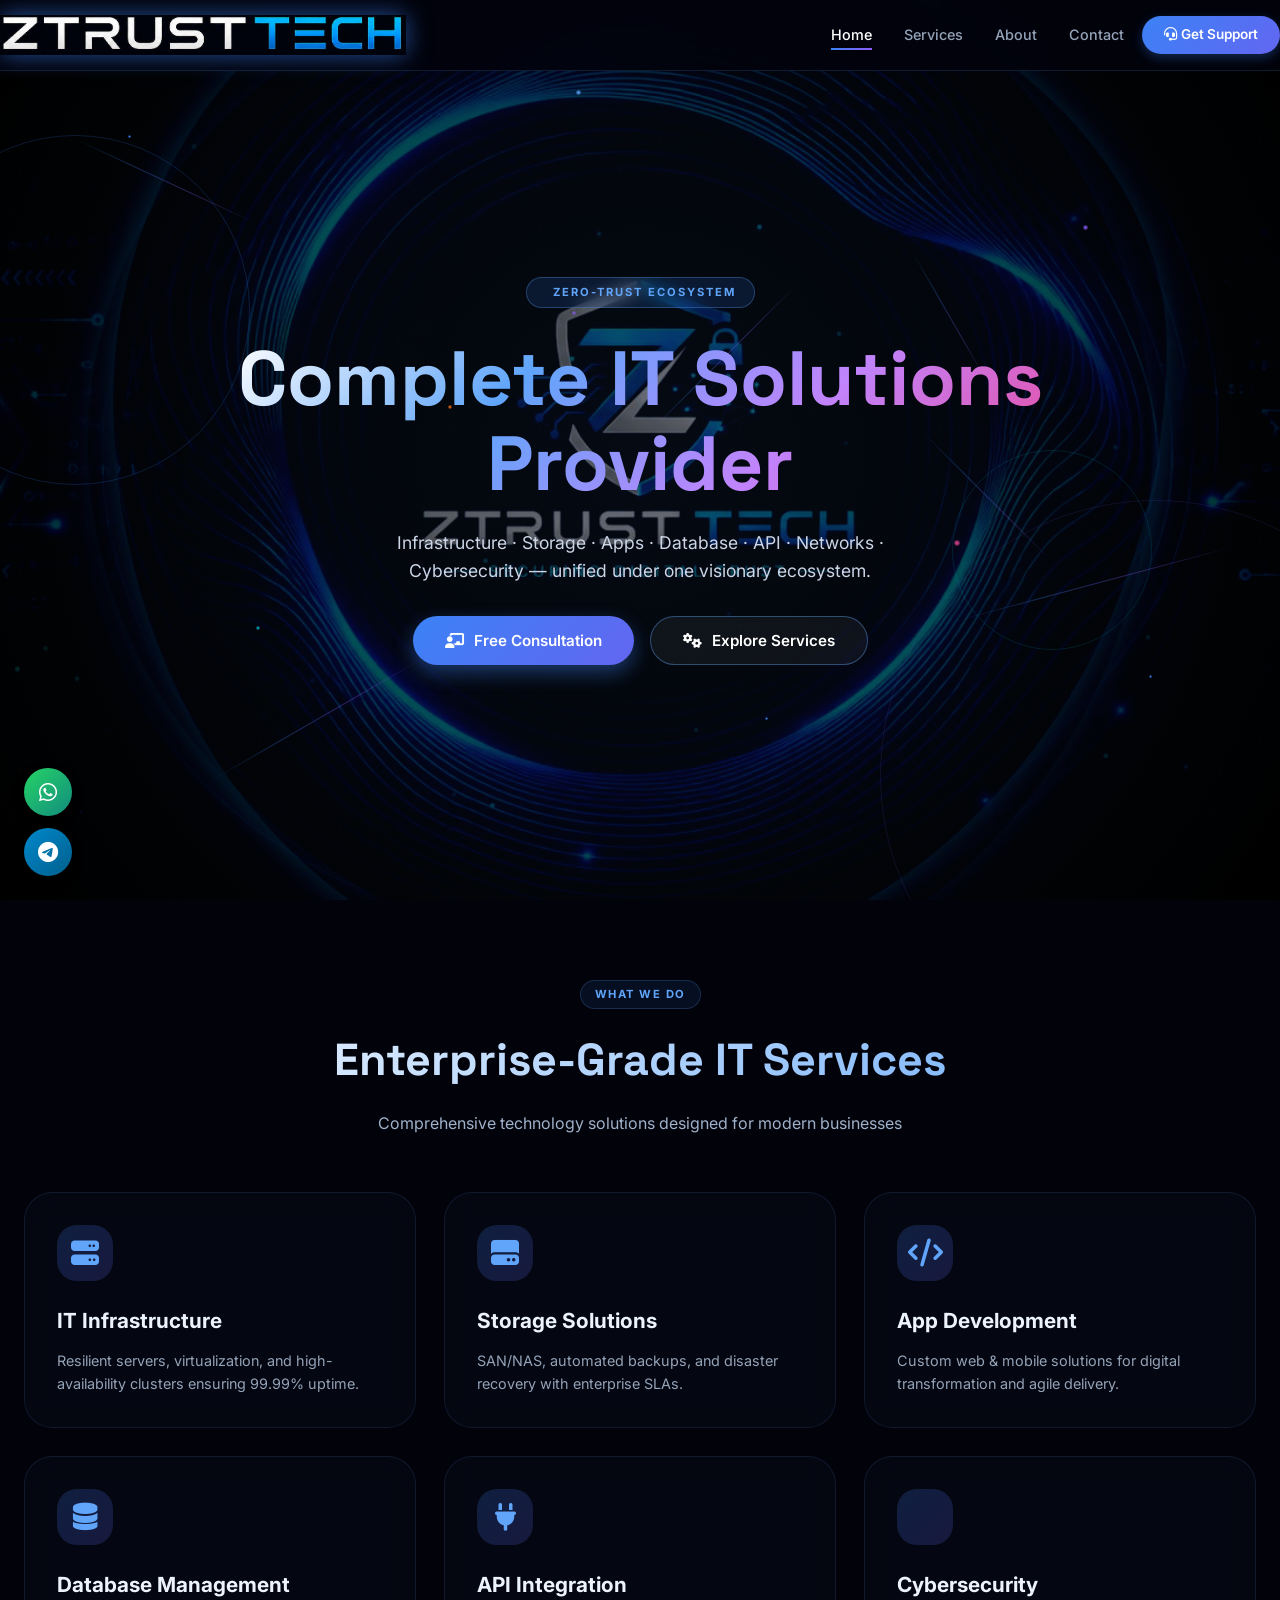
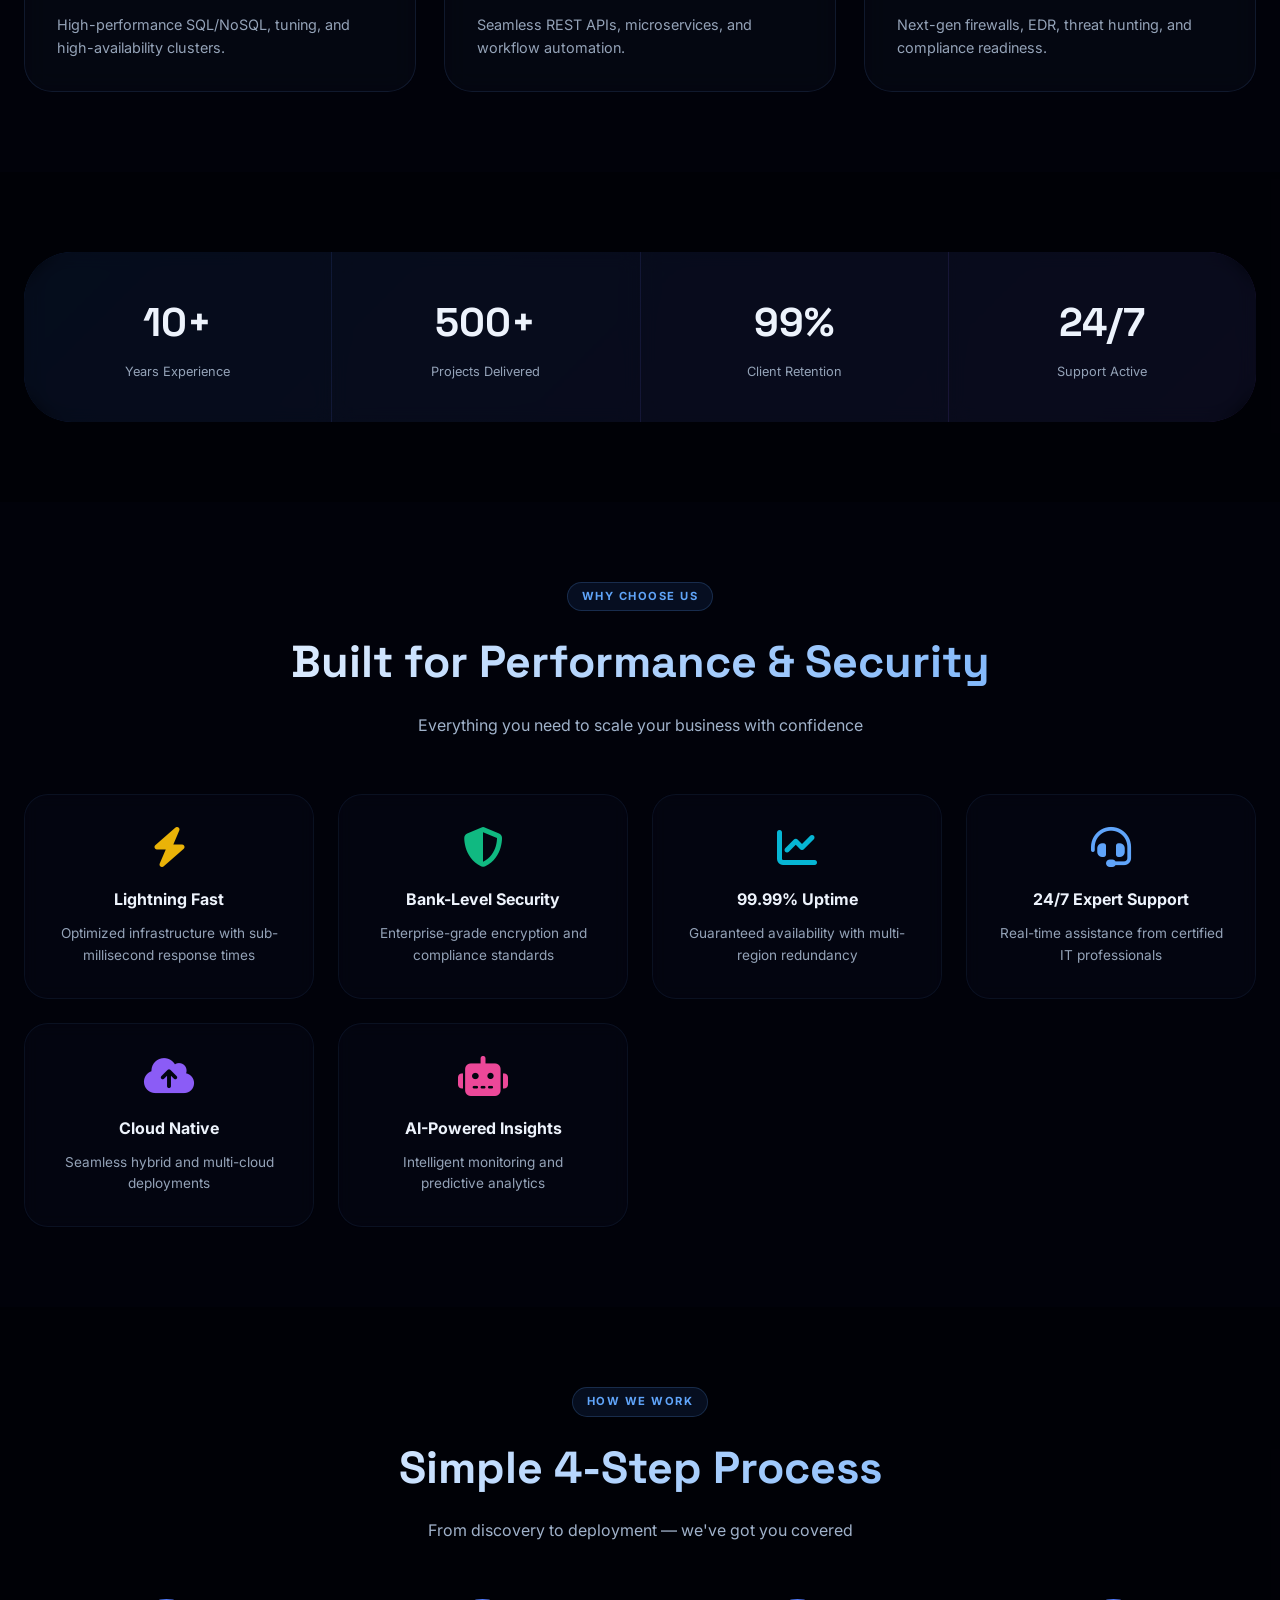
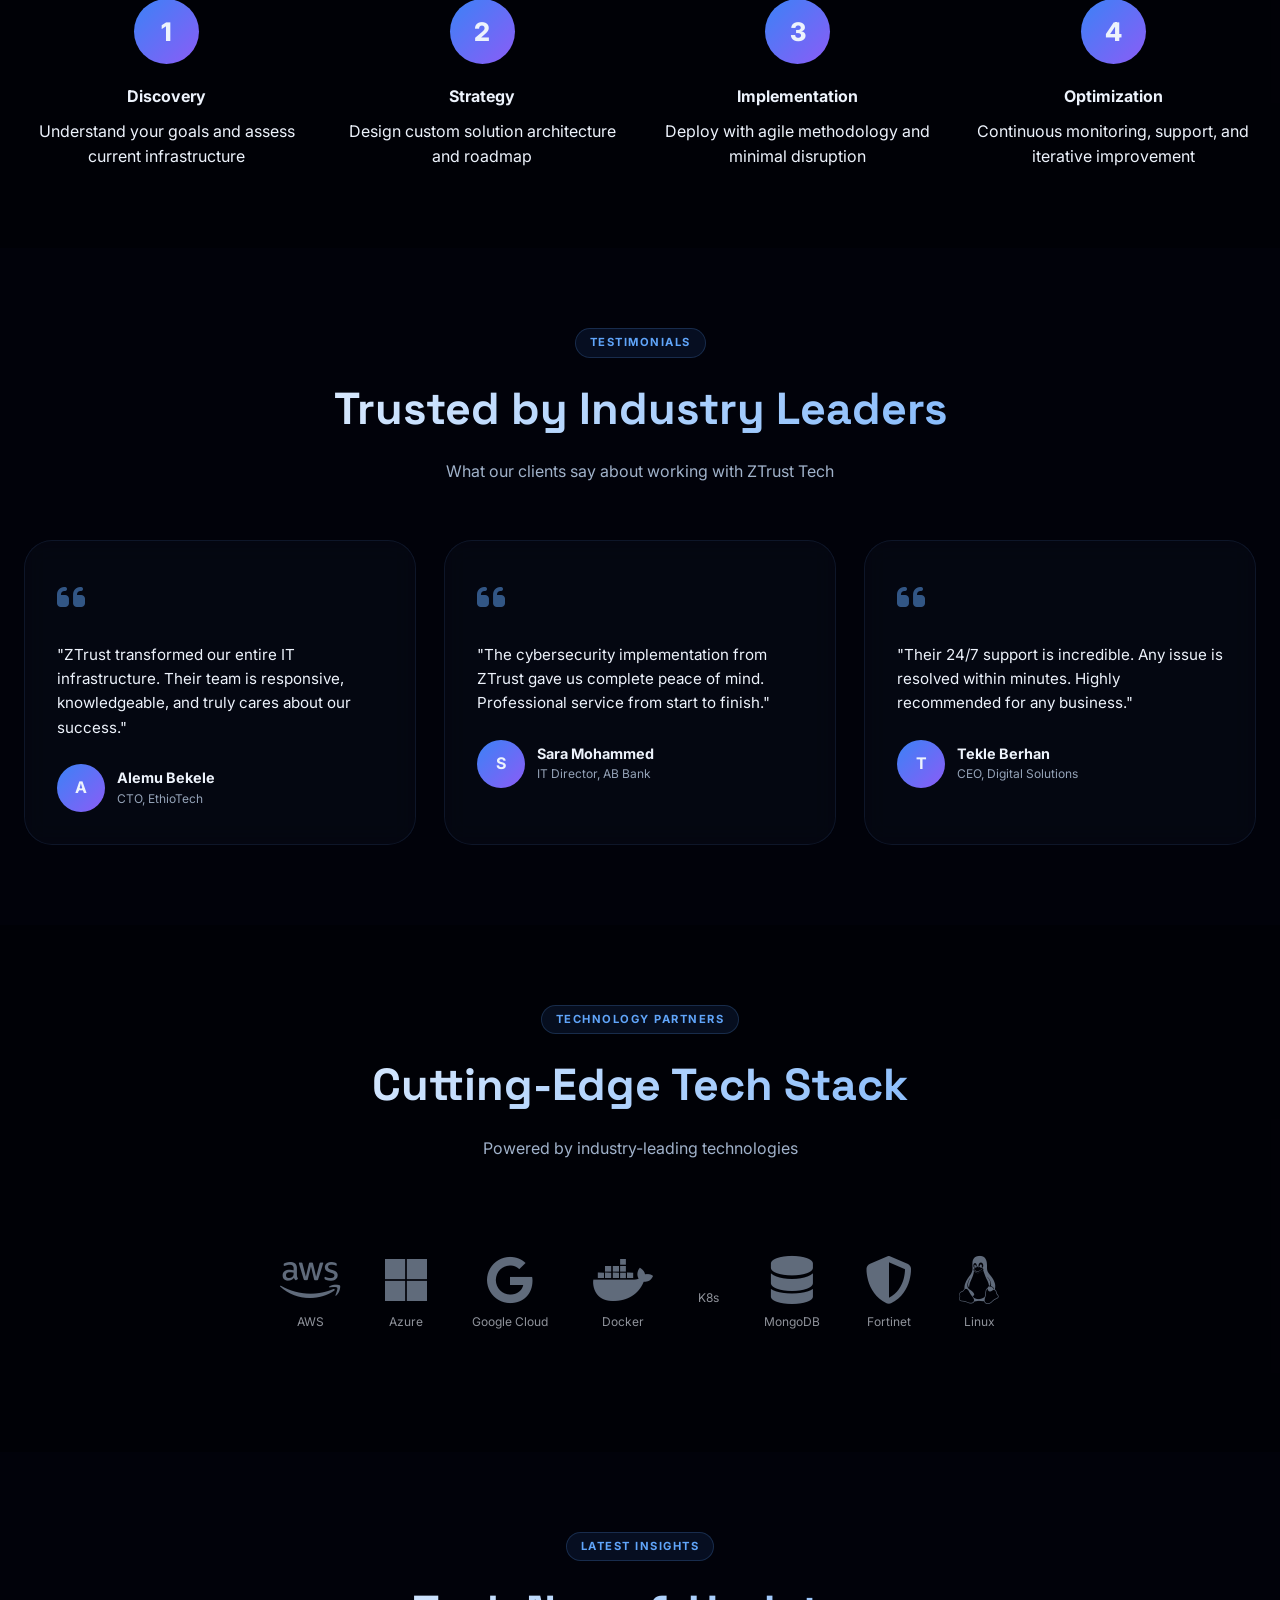
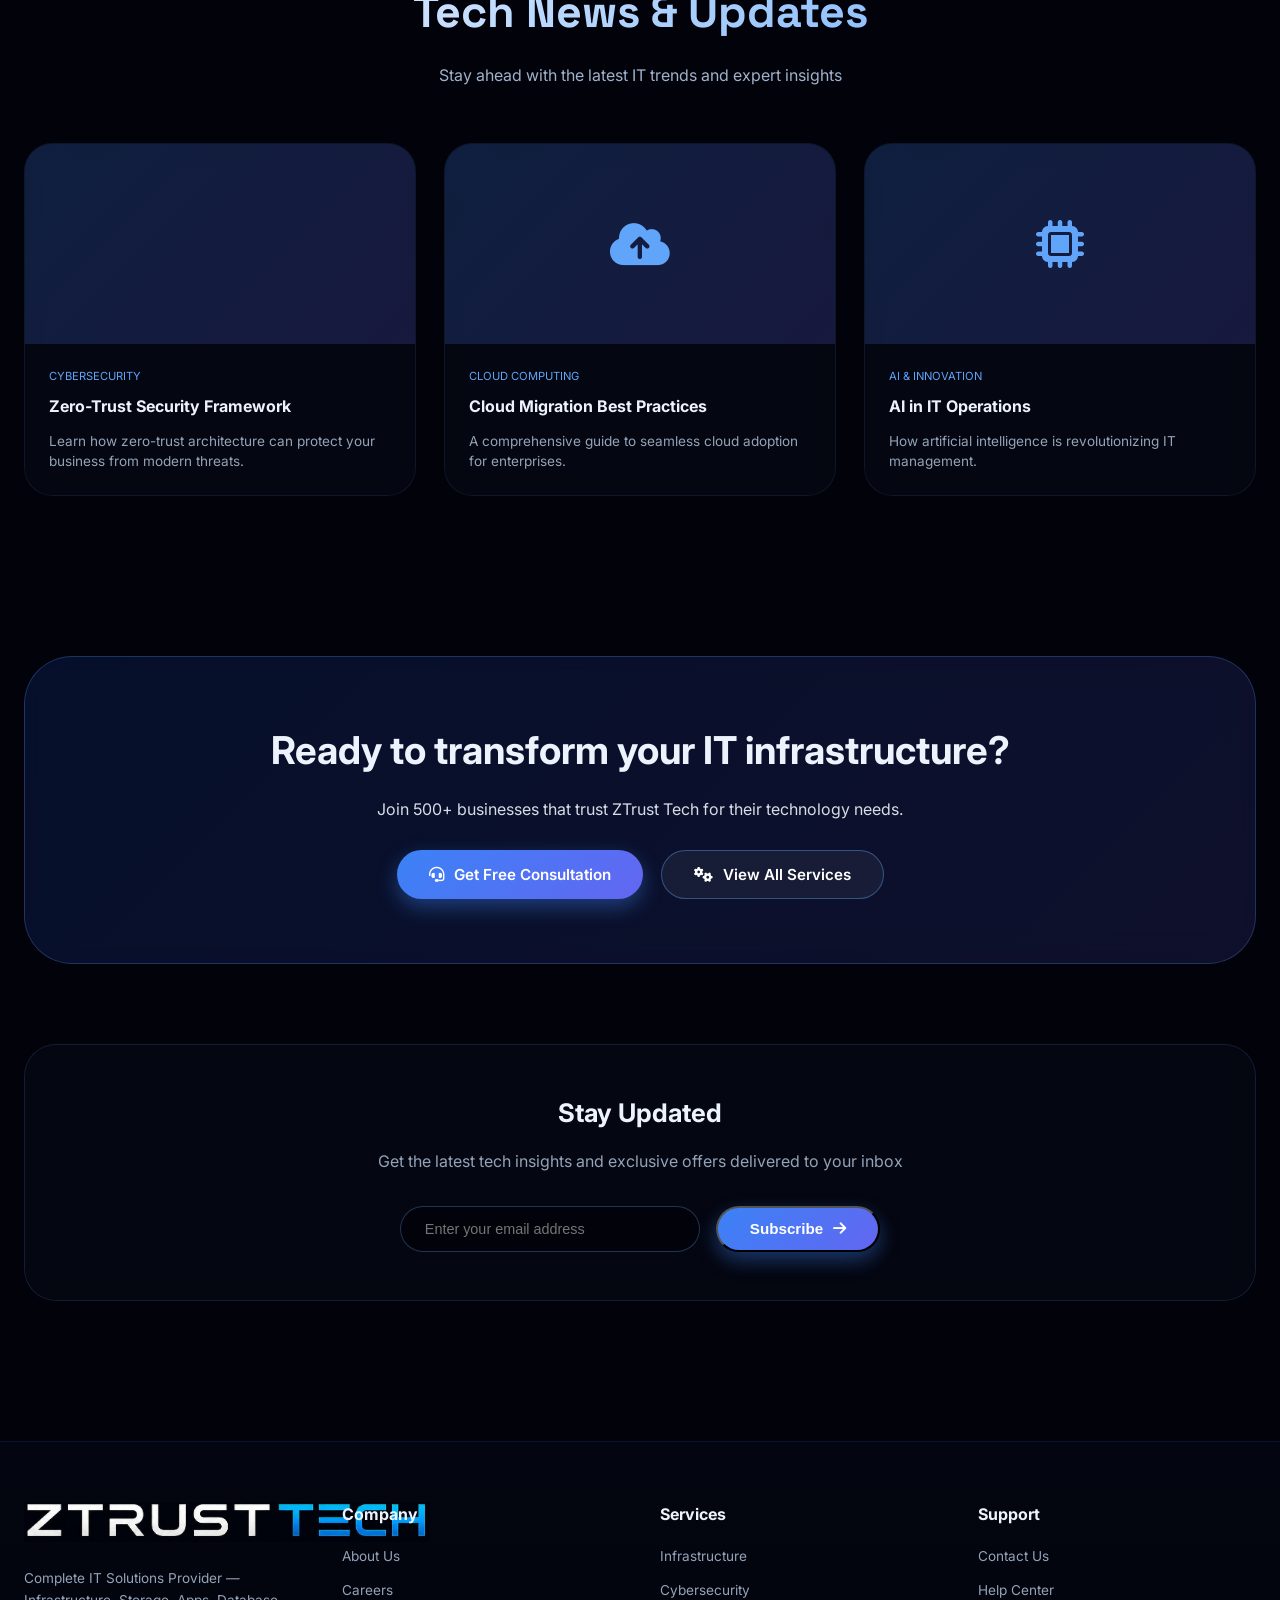
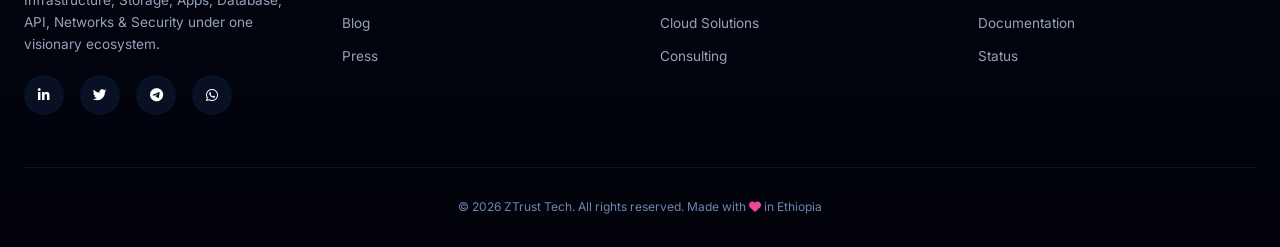
==== commit e7ae4fde: "Update viewport meta tag and adjust styles" ====
--- a/index.html
+++ b/index.html
@@ -2,7 +2,7 @@
 <html lang="en">
 <head>
   <meta charset="UTF-8" />
-  <meta name="viewport" content="width=device-width, initial-scale=1.0, viewport-fit=cover" />
+  <meta name="viewport" content="width=device-width, initial-scale=1.0, maximum-scale=5.0, viewport-fit=cover" />
   <title>ZTrust Tech | Elite IT Solutions Hub</title>
 
   <link rel="icon" type="image/png" href="ICON Final 1 (1).png" />
@@ -52,7 +52,6 @@
       pointer-events: none;
     }
 
-    /* Animated Gradient Overlay */
     body::after {
       content: "";
       position: fixed;
@@ -176,8 +175,9 @@
       left: 0;
       width: 100%;
       z-index: 1000;
-      background: rgba(2, 3, 12, 0.75);
+      background: rgba(2, 3, 12, 0.85);
       backdrop-filter: blur(20px);
+      -webkit-backdrop-filter: blur(20px);
       border-bottom: 1px solid rgba(96, 165, 250, 0.15);
       transition: 0.3s;
     }
@@ -191,9 +191,10 @@
       align-items: center;
       gap: 18px;
       padding: 12px 0;
+      min-height: 70px;
     }
     .logo-word-img {
-      height: 44px;
+      height: 40px;
       width: auto;
       filter: drop-shadow(0 0 12px rgba(59,130,246,0.6));
       transition: 0.3s;
@@ -234,6 +235,7 @@
       background: linear-gradient(135deg, var(--blue), var(--indigo));
       box-shadow: 0 4px 12px rgba(59,130,246,0.3);
       transition: 0.2s;
+      white-space: nowrap;
     }
     .nav-cta:hover { transform: translateY(-2px); box-shadow: 0 8px 20px rgba(59,130,246,0.4); }
     .menu-toggle {
@@ -245,6 +247,7 @@
       cursor: pointer;
       padding: 8px;
       z-index: 1002;
+      line-height: 1;
     }
     .nav-right-group {
       display: flex;
@@ -637,7 +640,7 @@
       transition: 0.2s;
     }
     .footer-col a:hover { color: white; transform: translateX(5px); }
-    .social-links { display: flex; gap: 16px; margin-top: 20px; }
+    .social-links { display: flex; gap: 16px; margin-top: 20px; flex-wrap: wrap; }
     .social-links a {
       width: 40px;
       height: 40px;
@@ -714,38 +717,48 @@
 
     /* ========== MOBILE RESPONSIVE ========== */
     @media (max-width: 820px) {
-      .container { padding: 0 20px; }
-      .nav-right-group {
-        gap: 12px;
-      }
+      .container { padding: 0 16px; }
+      .nav-inner { min-height: 64px; padding: 8px 0; }
+      .logo-word-img { height: 34px; }
+      .nav-right-group { gap: 8px; }
+      
       .menu-toggle {
         display: block !important;
-        font-size: 1.8rem;
+        font-size: 1.5rem;
+        padding: 6px;
+        width: 44px;
+        height: 44px;
+        display: flex !important;
+        align-items: center;
+        justify-content: center;
       }
+      
       .links {
         position: fixed;
-        top: 70px;
+        top: 64px;
         left: -100%;
-        width: 75%;
-        max-width: 300px;
-        height: calc(100vh - 70px);
+        width: 78%;
+        max-width: 320px;
+        height: calc(100vh - 64px);
         background: rgba(2,5,18,0.98);
         backdrop-filter: blur(28px);
+        -webkit-backdrop-filter: blur(28px);
         flex-direction: column;
-        gap: 0.5rem;
-        padding: 2rem 1.5rem;
-        transition: left 0.4s cubic-bezier(0.4, 0, 0.2, 1);
+        gap: 0.3rem;
+        padding: 1.5rem 1.2rem;
+        transition: left 0.35s cubic-bezier(0.4, 0, 0.2, 1);
         z-index: 1001;
-        border-right: 1px solid rgba(96,165,250,0.15);
+        border-right: 1px solid rgba(96,165,250,0.12);
         overflow-y: auto;
         align-items: stretch;
+        box-shadow: 4px 0 30px rgba(0,0,0,0.5);
       }
       .links.active { left: 0; }
       .links a {
-        font-size: 1rem;
-        padding: 14px 16px;
+        font-size: 0.95rem;
+        padding: 12px 14px;
         width: 100%;
-        border-bottom: 1px solid rgba(96,165,250,0.06);
+        border-bottom: 1px solid rgba(96,165,250,0.05);
         color: #cbd5e1;
         border-radius: 8px;
         transition: 0.2s;
@@ -753,101 +766,158 @@
       .links a::after { display: none; }
       .links a:hover, .links a.active { 
         color: white; 
-        background: rgba(59,130,246,0.08); 
-        padding-left: 20px;
+        background: rgba(59,130,246,0.1); 
+        padding-left: 18px;
       }
       .nav-cta {
         display: none;
       }
       .mobile-cta {
         display: block !important;
-        margin-top: 20px;
+        margin-top: 16px;
         text-align: center;
-        padding: 16px !important;
+        padding: 14px !important;
         width: 100% !important;
         border-radius: 12px !important;
+        font-size: 0.9rem !important;
       }
       
-      .hero { min-height: auto; padding: 100px 0 60px; }
-      .hero-title { font-size: clamp(2rem, 8vw, 3.2rem); }
-      .hero-desc { font-size: 1rem; }
-      .hero-buttons .btn { padding: 12px 24px; font-size: 0.85rem; width: 100%; justify-content: center; }
-      .hero-buttons { flex-direction: column; align-items: center; width: 100%; }
-      
-      .stats-grid { grid-template-columns: repeat(2, 1fr); gap: 8px; border-radius: 24px; }
-      .stat-card { padding: 24px 16px; }
-      .stat-number { font-size: 2rem; }
-      
-      .services-grid { grid-template-columns: 1fr; gap: 20px; }
-      .service-card { padding: 24px; }
-      
-      .features-grid { grid-template-columns: 1fr; gap: 16px; }
-      .feature-item { padding: 24px; }
-      
-      .process-timeline { grid-template-columns: 1fr 1fr; gap: 20px; }
-      .process-step { padding: 16px; }
-      .step-number { width: 50px; height: 50px; font-size: 1.2rem; }
-      
-      .testimonials-grid { grid-template-columns: 1fr; gap: 20px; }
-      .testimonial-card { padding: 24px; }
-      
-      .cta-section { padding: 40px 24px; border-radius: 24px; }
-      .cta-section h2 { font-size: 1.5rem; }
-      
-      .newsletter { padding: 32px 20px; }
-      .newsletter-form input { width: 100%; }
-      .newsletter-form .btn { width: 100%; justify-content: center; }
-      
-      .footer-grid { grid-template-columns: 1fr 1fr; gap: 30px; }
-      .footer { padding: 40px 0 20px; }
+      .hero { min-height: auto; padding: 100px 0 50px; }
+      .hero-title { font-size: clamp(2rem, 7vw, 2.8rem); }
+      .hero-desc { font-size: 0.95rem; padding: 0 10px; }
+      .hero-buttons .btn { 
+        padding: 12px 20px; 
+        font-size: 0.85rem; 
+        width: 100%; 
+        justify-content: center; 
+      }
+      .hero-buttons { flex-direction: column; align-items: center; width: 100%; max-width: 400px; margin: 0 auto; }
+      .hero-badge { font-size: 0.6rem; padding: 5px 14px; }
+      
+      .stats-grid { grid-template-columns: repeat(2, 1fr); gap: 6px; border-radius: 20px; }
+      .stat-card { padding: 20px 12px; }
+      .stat-number { font-size: 1.8rem; }
+      .stat-label { font-size: 0.7rem; }
+      
+      .services-grid { grid-template-columns: 1fr; gap: 16px; }
+      .service-card { padding: 24px; border-radius: 20px; }
+      .service-card h3 { font-size: 1.1rem; }
+      .service-icon { width: 48px; height: 48px; }
+      .service-icon i { font-size: 22px; }
+      
+      .features-grid { grid-template-columns: 1fr; gap: 14px; }
+      .feature-item { padding: 24px; border-radius: 18px; }
+      .feature-item i { font-size: 32px; }
+      .feature-item h4 { font-size: 1rem; }
+      
+      .process-timeline { grid-template-columns: 1fr 1fr; gap: 16px; }
+      .process-step { padding: 12px; }
+      .step-number { width: 48px; height: 48px; font-size: 1.1rem; }
+      .process-step h4 { font-size: 0.95rem; }
+      .process-step p { font-size: 0.8rem; }
+      
+      .testimonials-grid { grid-template-columns: 1fr; gap: 16px; }
+      .testimonial-card { padding: 24px; border-radius: 20px; }
+      .testimonial-text { font-size: 0.9rem; }
+      
+      .cta-section { padding: 36px 20px; border-radius: 24px; }
+      .cta-section h2 { font-size: 1.4rem; }
+      .cta-section p { font-size: 0.9rem; }
+      
+      .newsletter { padding: 28px 16px; border-radius: 24px; }
+      .newsletter h3 { font-size: 1.3rem; }
+      .newsletter-form { flex-direction: column; align-items: center; }
+      .newsletter-form input { width: 100%; max-width: 400px; padding: 12px 18px; font-size: 0.85rem; }
+      .newsletter-form .btn { width: 100%; max-width: 400px; justify-content: center; padding: 12px; }
+      
+      .footer-grid { grid-template-columns: 1fr 1fr; gap: 24px; }
+      .footer { padding: 40px 0 20px; margin-top: 40px; }
+      .footer-col h4 { font-size: 0.9rem; margin-bottom: 14px; }
+      .footer-col a { font-size: 0.8rem; margin-bottom: 8px; }
+      .social-links a { width: 36px; height: 36px; font-size: 0.9rem; }
       
       .section { padding: 50px 0; }
-      .section-header { margin-bottom: 36px; }
-      .section-title { font-size: 1.8rem; }
-      
-      .blog-grid { grid-template-columns: 1fr; gap: 20px; }
-      
-      .floating-btns { bottom: 20px; left: 20px; gap: 10px; }
-      .float-btn { width: 44px; height: 44px; font-size: 1.1rem; }
-      .back-to-top { bottom: 20px; right: 20px; width: 44px; height: 44px; font-size: 0.9rem; }
-      
-      .tech-stack { gap: 30px; }
-      .tech-item i { font-size: 36px; }
+      .section-header { margin-bottom: 32px; }
+      .section-title { font-size: 1.6rem; }
+      .section-sub { font-size: 0.9rem; }
+      .section-badge { font-size: 0.6rem; padding: 4px 12px; }
+      
+      .blog-grid { grid-template-columns: 1fr; gap: 16px; }
+      .blog-card { border-radius: 20px; }
+      .blog-image { height: 160px; }
+      .blog-content { padding: 18px; }
+      .blog-card h4 { font-size: 1rem; }
+      
+      .floating-btns { bottom: 16px; left: 16px; gap: 8px; }
+      .float-btn { width: 44px; height: 44px; font-size: 1.1rem; border-radius: 14px; }
+      .back-to-top { bottom: 16px; right: 16px; width: 44px; height: 44px; font-size: 0.9rem; border-radius: 14px; }
+      
+      .tech-stack { gap: 24px; padding: 20px 0; }
+      .tech-item i { font-size: 32px; }
+      .tech-item span { font-size: 0.65rem; }
+      
+      .container { padding: 0 14px; }
     }
 
     @media (max-width: 480px) {
-      .container { padding: 0 16px; }
-      .hero { padding: 90px 0 40px; }
-      .hero-title { font-size: 1.8rem; }
-      .hero-badge { font-size: 0.6rem; padding: 4px 14px; }
-      
-      .stats-grid { grid-template-columns: 1fr 1fr; gap: 6px; }
-      .stat-card { padding: 16px 12px; }
-      .stat-number { font-size: 1.6rem; }
-      .stat-label { font-size: 0.65rem; }
-      
-      .process-timeline { grid-template-columns: 1fr; gap: 16px; }
-      
-      .footer-grid { grid-template-columns: 1fr; gap: 24px; }
-      .footer-bottom { font-size: 0.65rem; }
-      
-      .section { padding: 40px 0; }
-      .section-title { font-size: 1.5rem; }
-      
-      .service-card { padding: 20px; }
-      .service-card h3 { font-size: 1.1rem; }
-      
-      .cta-section { padding: 30px 16px; }
-      .cta-section h2 { font-size: 1.3rem; }
-      
-      .btn { padding: 10px 20px; font-size: 0.8rem; }
+      .container { padding: 0 12px; }
+      .nav-inner { min-height: 56px; padding: 6px 0; }
+      .logo-word-img { height: 30px; }
+      .menu-toggle { font-size: 1.3rem; width: 40px; height: 40px; }
+      
+      .hero { padding: 85px 0 40px; }
+      .hero-title { font-size: 1.6rem; }
+      .hero-desc { font-size: 0.85rem; }
+      .hero-badge { font-size: 0.5rem; padding: 4px 10px; letter-spacing: 1.5px; }
+      
+      .stats-grid { grid-template-columns: 1fr 1fr; gap: 4px; }
+      .stat-card { padding: 14px 10px; border-radius: 14px; }
+      .stat-number { font-size: 1.4rem; }
+      .stat-label { font-size: 0.6rem; }
+      
+      .process-timeline { grid-template-columns: 1fr; gap: 12px; }
+      
+      .footer-grid { grid-template-columns: 1fr; gap: 20px; }
+      .footer-bottom { font-size: 0.6rem; flex-direction: column; gap: 6px; }
+      
+      .section { padding: 35px 0; }
+      .section-title { font-size: 1.3rem; }
+      .section-sub { font-size: 0.85rem; }
+      
+      .service-card { padding: 18px; border-radius: 16px; }
+      .service-card h3 { font-size: 1rem; }
+      .service-card p { font-size: 0.8rem; }
+      
+      .cta-section { padding: 24px 16px; border-radius: 18px; }
+      .cta-section h2 { font-size: 1.2rem; }
+      .cta-section p { font-size: 0.8rem; }
+      .cta-section .btn { padding: 10px 16px; font-size: 0.8rem; }
+      
+      .btn { padding: 10px 16px; font-size: 0.8rem; }
       
       .links {
         width: 85%;
         max-width: 280px;
-        padding: 1.5rem 1.2rem;
+        top: 56px;
+        height: calc(100vh - 56px);
+        padding: 1.2rem 1rem;
       }
-      .links a { font-size: 0.9rem; padding: 12px 14px; }
+      .links a { font-size: 0.85rem; padding: 10px 12px; }
+      .mobile-cta { padding: 12px !important; font-size: 0.8rem !important; }
+      
+      .feature-item { padding: 18px; }
+      .feature-item i { font-size: 28px; }
+      .feature-item h4 { font-size: 0.9rem; }
+      .feature-item p { font-size: 0.8rem; }
+      
+      .testimonial-card { padding: 18px; }
+      .author-avatar { width: 40px; height: 40px; font-size: 0.8rem; }
+      
+      .blog-image { height: 140px; }
+      .blog-content { padding: 14px; }
+      
+      .newsletter h3 { font-size: 1.1rem; }
+      .newsletter p { font-size: 0.8rem; }
     }
 
     @media (min-width: 821px) {
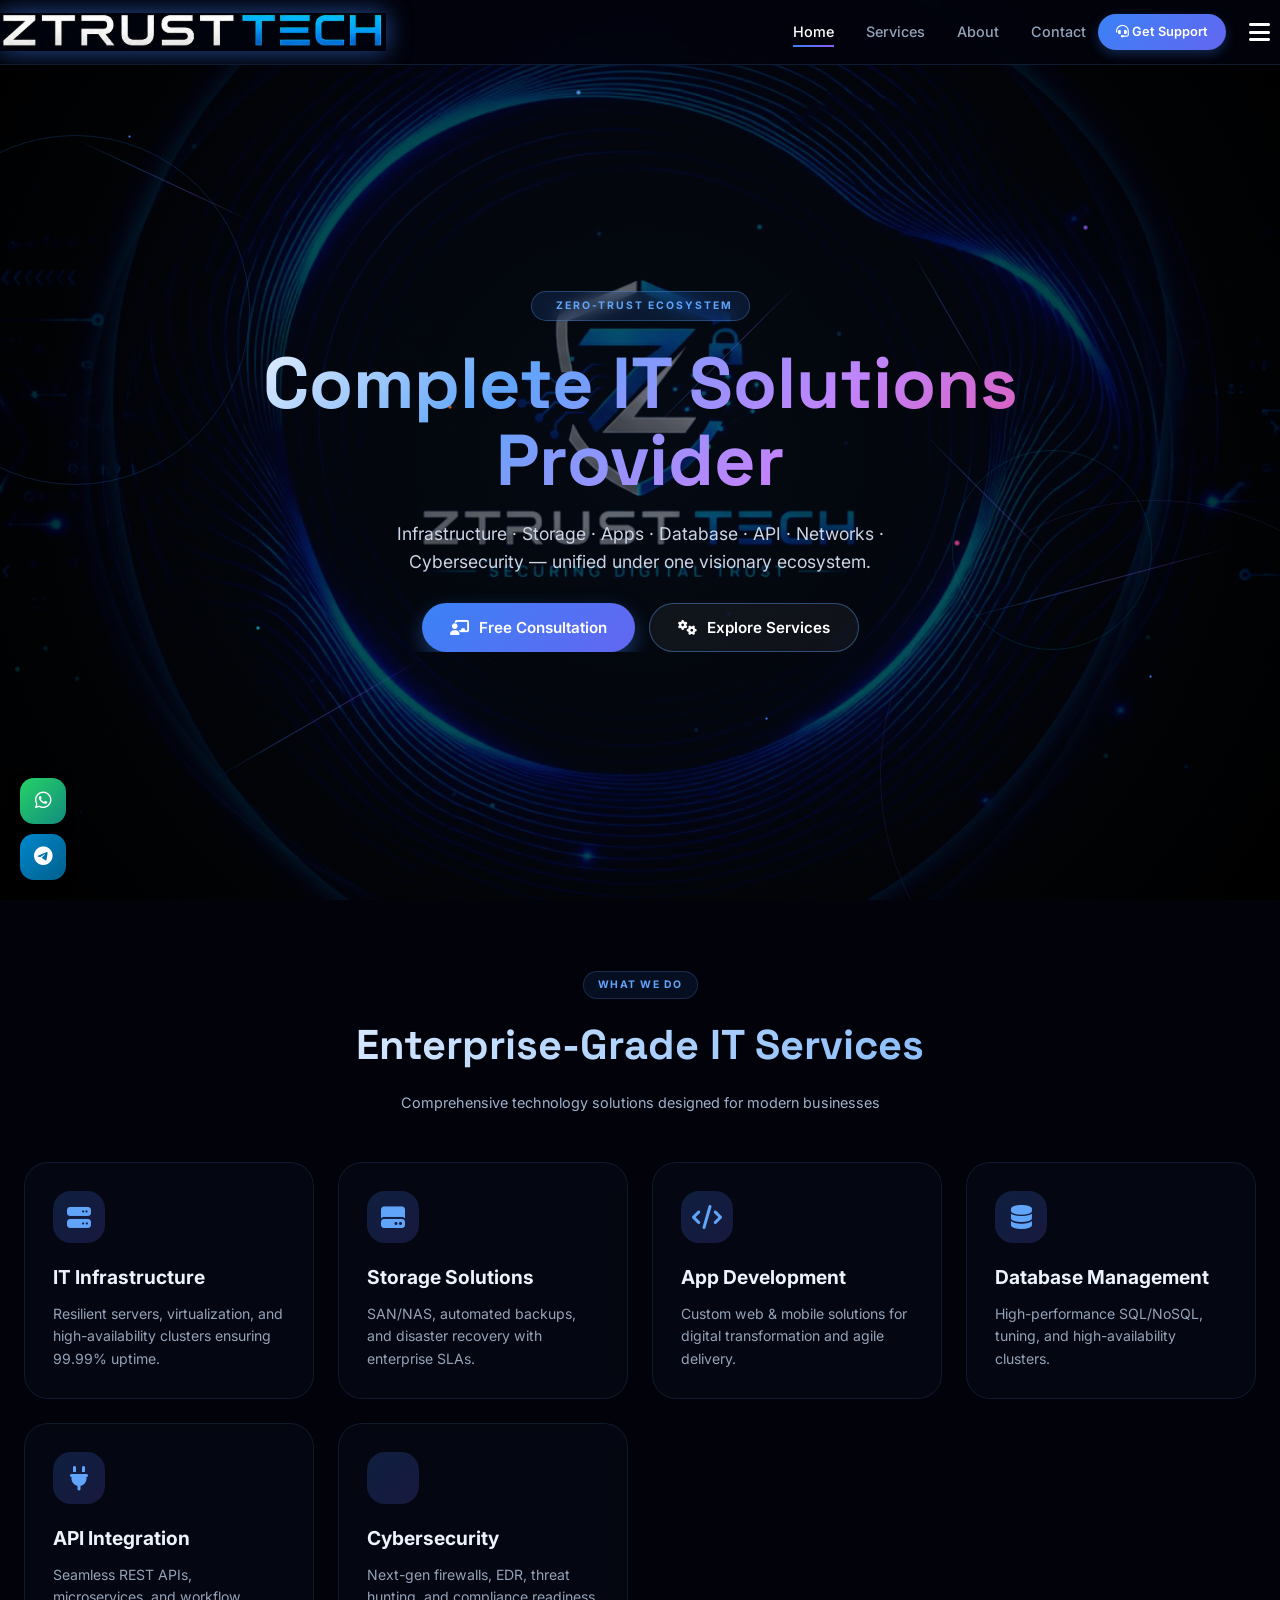
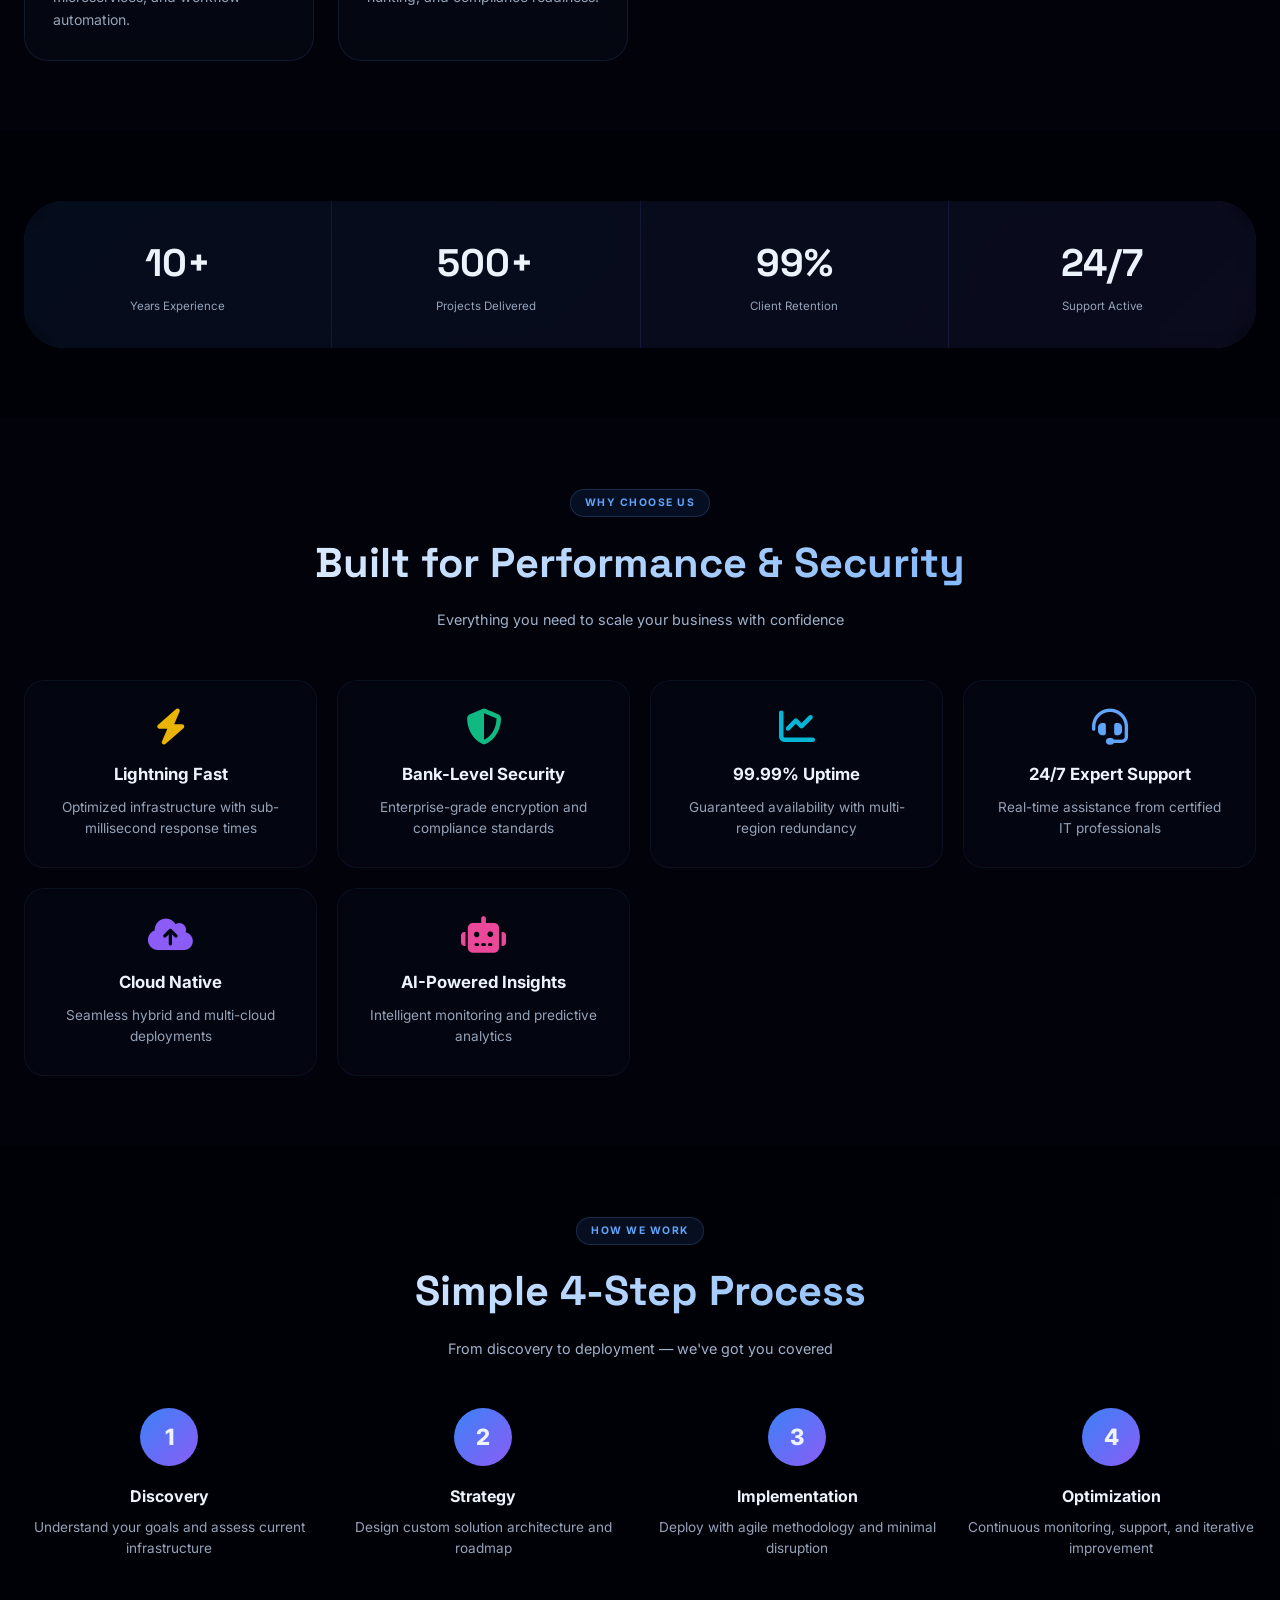
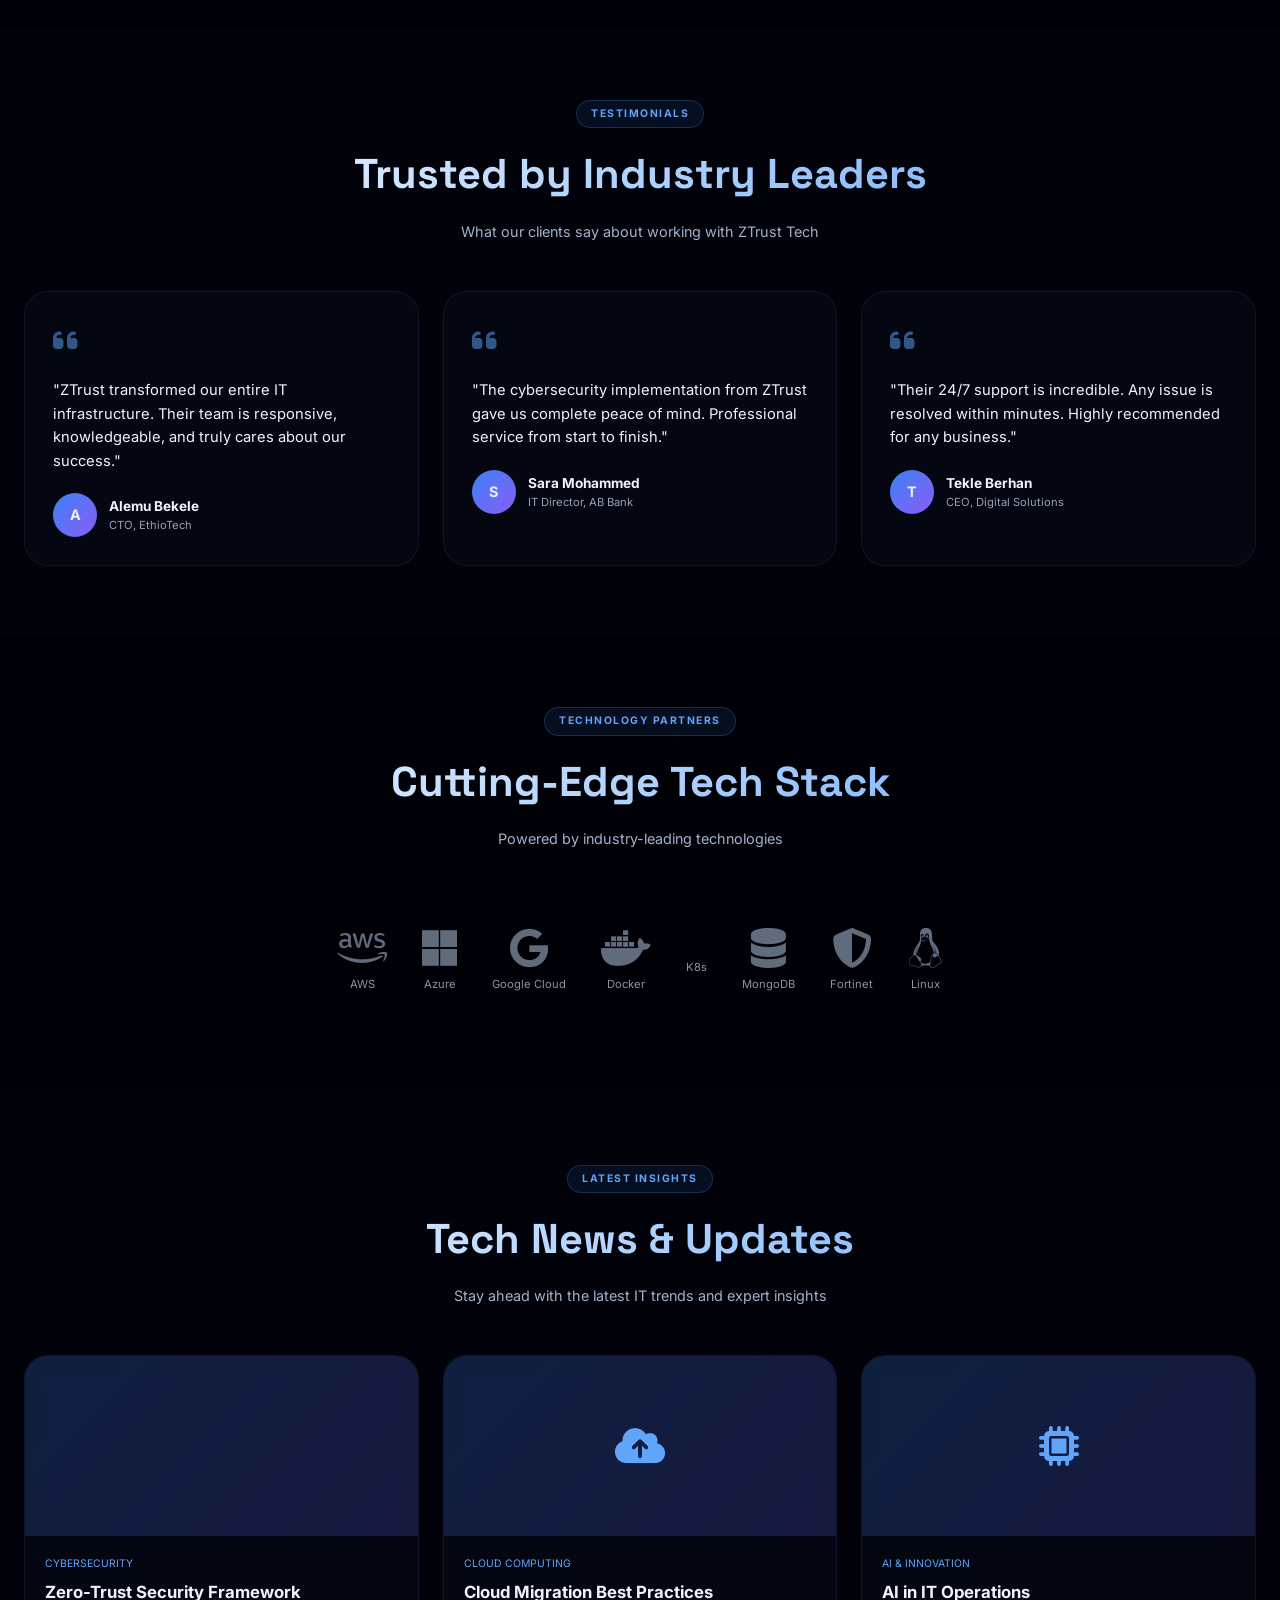
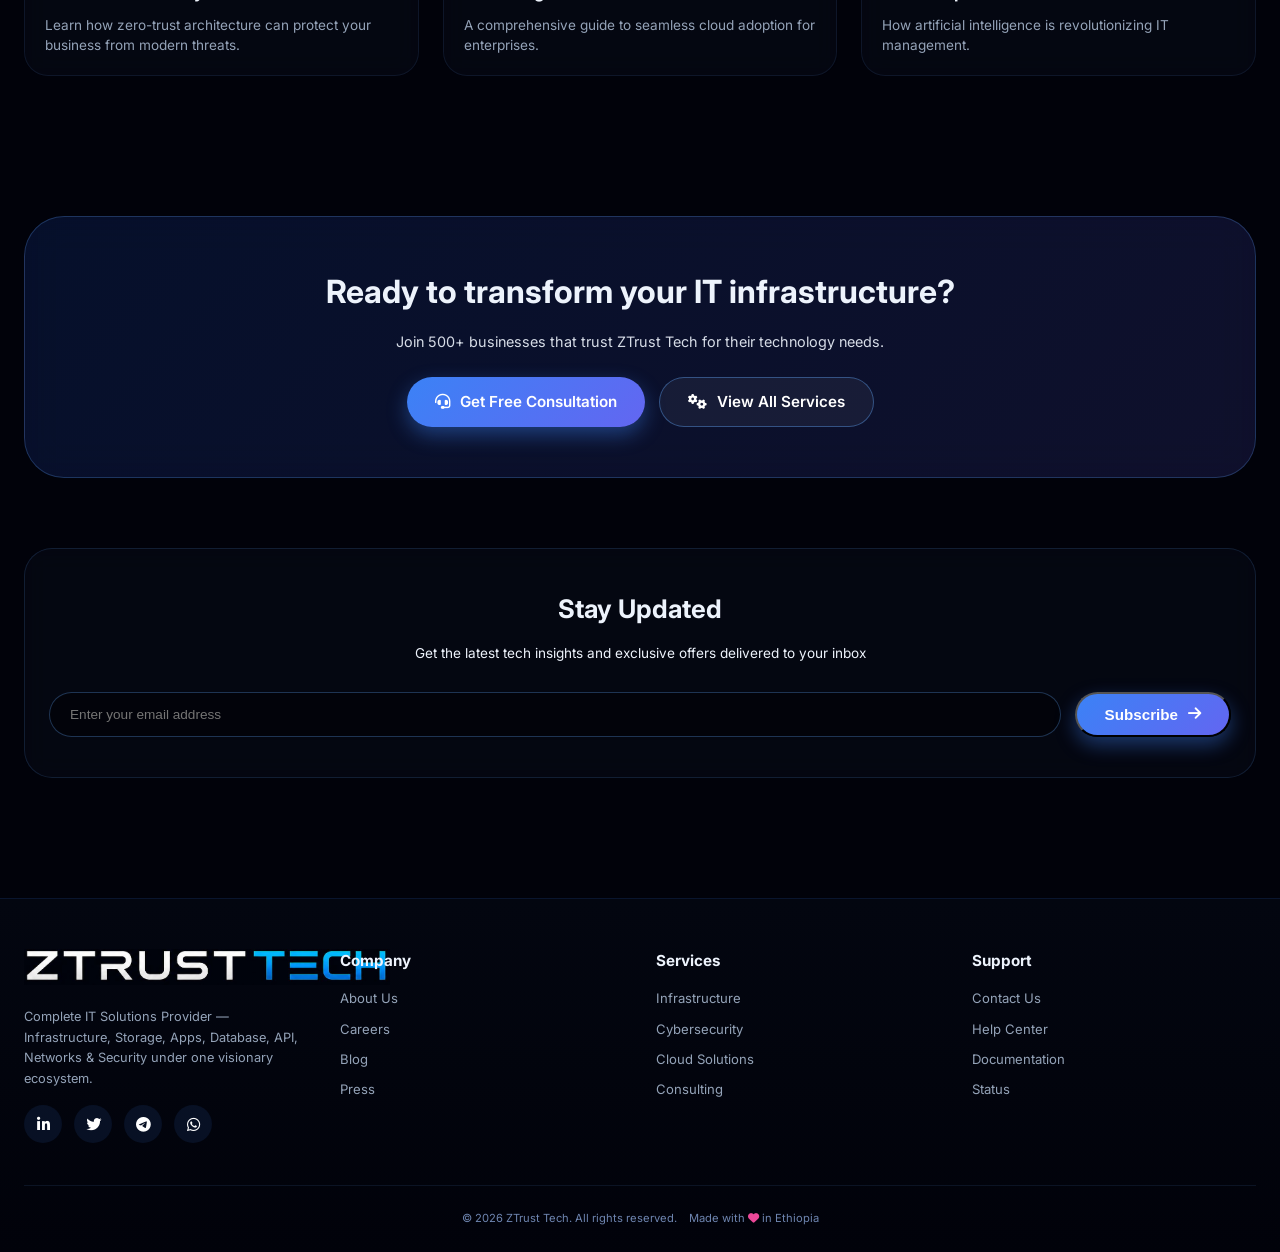
==== commit 12fe9934: "Update index.html" ====
--- a/index.html
+++ b/index.html
@@ -32,13 +32,20 @@
       --yellow: #eab308;
     }
 
-    html { scroll-behavior: smooth; }
+    html { 
+      scroll-behavior: smooth;
+      overflow-x: hidden;
+      width: 100%;
+    }
     body {
       font-family: 'Inter', sans-serif;
       color: var(--text);
       background: #01020a;
       overflow-x: hidden;
       line-height: 1.55;
+      width: 100%;
+      max-width: 100vw;
+      position: relative;
     }
 
     /* BACKGROUND IMAGE WITH ANIMATIONS */
@@ -166,6 +173,8 @@
       padding: 0 24px;
       position: relative;
       z-index: 2;
+      width: 100%;
+      overflow: hidden;
     }
 
     /* NAVIGATION - FIXED HAMBURGER */
@@ -189,15 +198,17 @@
       display: flex;
       justify-content: space-between;
       align-items: center;
-      gap: 18px;
-      padding: 12px 0;
-      min-height: 70px;
+      gap: 12px;
+      padding: 10px 0;
+      min-height: 64px;
+      width: 100%;
     }
     .logo-word-img {
-      height: 40px;
+      height: 38px;
       width: auto;
       filter: drop-shadow(0 0 12px rgba(59,130,246,0.6));
       transition: 0.3s;
+      flex-shrink: 0;
     }
     .logo-word-img:hover { filter: drop-shadow(0 0 20px rgba(59,130,246,0.9)); }
     .links {
@@ -229,8 +240,8 @@
       text-decoration: none;
       color: #fff;
       font-weight: 600;
-      font-size: 0.85rem;
-      padding: 8px 22px;
+      font-size: 0.8rem;
+      padding: 8px 18px;
       border-radius: 40px;
       background: linear-gradient(135deg, var(--blue), var(--indigo));
       box-shadow: 0 4px 12px rgba(59,130,246,0.3);
@@ -243,16 +254,23 @@
       background: none;
       border: none;
       color: #fff;
-      font-size: 1.6rem;
+      font-size: 1.5rem;
       cursor: pointer;
-      padding: 8px;
+      padding: 6px;
       z-index: 1002;
       line-height: 1;
+      width: 42px;
+      height: 42px;
+      display: flex;
+      align-items: center;
+      justify-content: center;
+      flex-shrink: 0;
     }
     .nav-right-group {
       display: flex;
       align-items: center;
-      gap: 18px;
+      gap: 12px;
+      flex-shrink: 0;
     }
 
     /* HERO SECTION */
@@ -262,29 +280,34 @@
       align-items: center;
       justify-content: center;
       position: relative;
-      padding: 120px 0 80px;
+      padding: 100px 0 60px;
+      width: 100%;
     }
     .hero-content {
       text-align: center;
       max-width: 900px;
       margin: 0 auto;
+      width: 100%;
+      padding: 0 10px;
     }
     .hero-badge {
       display: inline-flex;
       align-items: center;
       gap: 8px;
-      padding: 6px 18px;
+      padding: 6px 16px;
       border-radius: 999px;
       background: rgba(59,130,246,0.15);
       border: 1px solid rgba(96,165,250,0.3);
       backdrop-filter: blur(8px);
       color: var(--blue2);
-      font-size: 0.7rem;
+      font-size: 0.65rem;
       font-weight: 700;
       text-transform: uppercase;
       letter-spacing: 2px;
-      margin-bottom: 28px;
+      margin-bottom: 24px;
       animation: glowPulse 2s infinite;
+      flex-wrap: wrap;
+      justify-content: center;
     }
     @keyframes glowPulse {
       0%, 100% { box-shadow: 0 0 5px rgba(59,130,246,0.3); }
@@ -292,42 +315,46 @@
     }
     .hero-title {
       font-family: 'Space Grotesk', sans-serif;
-      font-size: clamp(2.5rem, 6vw, 5rem);
+      font-size: clamp(2.2rem, 6vw, 4.5rem);
       font-weight: 900;
-      line-height: 1.1;
+      line-height: 1.08;
       background: linear-gradient(135deg, #FFFFFF, #60a5fa, #c084fc, #ec4899);
       -webkit-background-clip: text;
       background-clip: text;
       color: transparent;
-      margin-bottom: 24px;
+      margin-bottom: 20px;
       animation: titleGlow 3s infinite;
+      word-wrap: break-word;
     }
     @keyframes titleGlow {
       0%, 100% { text-shadow: 0 0 20px rgba(59,130,246,0.3); }
       50% { text-shadow: 0 0 40px rgba(59,130,246,0.5); }
     }
     .hero-desc {
-      font-size: 1.1rem;
+      font-size: clamp(0.95rem, 1.5vw, 1.1rem);
       color: #cbd5e6;
       max-width: 600px;
-      margin: 0 auto 32px;
+      margin: 0 auto 28px;
+      padding: 0 10px;
     }
     .hero-buttons {
       display: flex;
-      gap: 16px;
+      gap: 14px;
       justify-content: center;
       flex-wrap: wrap;
+      width: 100%;
     }
     .btn {
       display: inline-flex;
       align-items: center;
       gap: 10px;
-      padding: 12px 32px;
+      padding: 12px 28px;
       border-radius: 60px;
       font-weight: 600;
       text-decoration: none;
       transition: all 0.3s;
-      font-size: 0.95rem;
+      font-size: clamp(0.85rem, 1.2vw, 0.95rem);
+      white-space: nowrap;
     }
     .btn-primary {
       background: linear-gradient(135deg, var(--blue), var(--indigo));
@@ -343,11 +370,12 @@
     .btn-outline:hover { background: rgba(59,130,246,0.2); transform: translateY(-3px); }
 
     /* Section Styles */
-    .section { padding: 80px 0; }
+    .section { padding: 70px 0; width: 100%; }
     .section-dark { background: rgba(0,0,0,0.3); }
     .section-header {
       text-align: center;
-      margin-bottom: 56px;
+      margin-bottom: 48px;
+      padding: 0 10px;
     }
     .section-badge {
       display: inline-block;
@@ -356,39 +384,43 @@
       background: rgba(59,130,246,0.1);
       border: 1px solid rgba(96,165,250,0.2);
       color: var(--blue2);
-      font-size: 0.7rem;
+      font-size: 0.65rem;
       font-weight: 700;
       text-transform: uppercase;
       letter-spacing: 1.5px;
-      margin-bottom: 16px;
+      margin-bottom: 14px;
     }
     .section-title {
       font-family: 'Space Grotesk', sans-serif;
-      font-size: clamp(1.8rem, 4vw, 2.8rem);
+      font-size: clamp(1.6rem, 3.5vw, 2.6rem);
       font-weight: 800;
       background: linear-gradient(135deg, #fff, var(--blue2));
       -webkit-background-clip: text;
       background-clip: text;
       color: transparent;
-      margin-bottom: 16px;
+      margin-bottom: 14px;
+      word-wrap: break-word;
     }
     .section-sub {
       color: var(--muted);
       max-width: 600px;
       margin: 0 auto;
+      font-size: clamp(0.9rem, 1.1vw, 1rem);
+      padding: 0 10px;
     }
 
     /* Services Grid */
     .services-grid {
       display: grid;
-      grid-template-columns: repeat(auto-fit, minmax(300px, 1fr));
-      gap: 28px;
+      grid-template-columns: repeat(auto-fit, minmax(280px, 1fr));
+      gap: 24px;
+      width: 100%;
     }
     .service-card {
       background: rgba(8,12,25,0.5);
       backdrop-filter: blur(12px);
-      border-radius: 28px;
-      padding: 32px;
+      border-radius: 24px;
+      padding: 28px;
       border: 1px solid rgba(96,165,250,0.12);
       transition: all 0.4s;
       position: relative;
@@ -411,18 +443,18 @@
       background: rgba(10,18,36,0.7);
     }
     .service-icon {
-      width: 56px;
-      height: 56px;
+      width: 52px;
+      height: 52px;
       background: linear-gradient(135deg, rgba(59,130,246,0.2), rgba(99,102,241,0.2));
-      border-radius: 20px;
+      border-radius: 18px;
       display: flex;
       align-items: center;
       justify-content: center;
-      margin-bottom: 24px;
-    }
-    .service-icon i { font-size: 28px; color: var(--blue2); }
-    .service-card h3 { font-size: 1.3rem; margin-bottom: 12px; }
-    .service-card p { color: #94a3b8; font-size: 0.9rem; line-height: 1.6; }
+      margin-bottom: 20px;
+    }
+    .service-icon i { font-size: 24px; color: var(--blue2); }
+    .service-card h3 { font-size: 1.2rem; margin-bottom: 10px; }
+    .service-card p { color: #94a3b8; font-size: 0.88rem; line-height: 1.6; }
 
     /* Stats Grid */
     .stats-grid {
@@ -430,103 +462,110 @@
       grid-template-columns: repeat(4, 1fr);
       gap: 1px;
       background: linear-gradient(135deg, rgba(59,130,246,0.2), rgba(139,92,246,0.2));
-      border-radius: 48px;
+      border-radius: 40px;
       overflow: hidden;
+      width: 100%;
     }
     .stat-card {
-      padding: 40px 20px;
+      padding: 32px 16px;
       text-align: center;
       background: rgba(4,8,18,0.7);
       backdrop-filter: blur(8px);
       transition: 0.3s;
     }
     .stat-card:hover { background: rgba(4,8,18,0.9); }
-    .stat-number { font-size: 2.5rem; font-weight: 800; font-family: 'Space Grotesk', monospace; }
-    .stat-label { font-size: 0.8rem; color: #94a3b8; margin-top: 8px; }
+    .stat-number { font-size: clamp(2rem, 3vw, 2.5rem); font-weight: 800; font-family: 'Space Grotesk', monospace; }
+    .stat-label { font-size: clamp(0.7rem, 0.9vw, 0.8rem); color: #94a3b8; margin-top: 6px; }
 
     /* Features Grid */
     .features-grid {
       display: grid;
-      grid-template-columns: repeat(auto-fit, minmax(280px, 1fr));
-      gap: 24px;
+      grid-template-columns: repeat(auto-fit, minmax(260px, 1fr));
+      gap: 20px;
+      width: 100%;
     }
     .feature-item {
       background: rgba(8,12,25,0.4);
       backdrop-filter: blur(8px);
-      border-radius: 24px;
-      padding: 32px;
+      border-radius: 20px;
+      padding: 28px;
       text-align: center;
       border: 1px solid rgba(96,165,250,0.08);
       transition: 0.3s;
     }
     .feature-item:hover { transform: translateY(-5px); border-color: rgba(96,165,250,0.2); }
-    .feature-item i { font-size: 40px; margin-bottom: 20px; transition: 0.3s; }
+    .feature-item i { font-size: 36px; margin-bottom: 16px; transition: 0.3s; }
     .feature-item:hover i { transform: scale(1.1); }
-    .feature-item h4 { margin-bottom: 12px; }
+    .feature-item h4 { margin-bottom: 10px; font-size: 1.05rem; }
     .feature-item p { color: #94a3b8; font-size: 0.85rem; }
 
     /* Process Timeline */
     .process-timeline {
       display: grid;
-      grid-template-columns: repeat(auto-fit, minmax(200px, 1fr));
-      gap: 30px;
-      margin-top: 40px;
+      grid-template-columns: repeat(auto-fit, minmax(180px, 1fr));
+      gap: 24px;
+      margin-top: 36px;
+      width: 100%;
     }
     .process-step { text-align: center; position: relative; }
     .step-number {
-      width: 65px;
-      height: 65px;
+      width: 58px;
+      height: 58px;
       background: linear-gradient(135deg, var(--blue), var(--purple));
-      border-radius: 65px;
+      border-radius: 58px;
       display: flex;
       align-items: center;
       justify-content: center;
-      font-size: 1.6rem;
+      font-size: 1.4rem;
       font-weight: 800;
-      margin: 0 auto 20px;
+      margin: 0 auto 18px;
       transition: 0.3s;
     }
     .process-step:hover .step-number { transform: scale(1.1); box-shadow: 0 0 25px rgba(59,130,246,0.5); }
-    .process-step h4 { margin-bottom: 10px; }
+    .process-step h4 { margin-bottom: 8px; font-size: 1rem; }
+    .process-step p { font-size: 0.85rem; color: #94a3b8; }
 
     /* Testimonials */
     .testimonials-grid {
       display: grid;
-      grid-template-columns: repeat(auto-fit, minmax(300px, 1fr));
-      gap: 28px;
+      grid-template-columns: repeat(auto-fit, minmax(280px, 1fr));
+      gap: 24px;
+      width: 100%;
     }
     .testimonial-card {
       background: rgba(8,12,25,0.5);
       backdrop-filter: blur(12px);
-      border-radius: 28px;
-      padding: 32px;
+      border-radius: 24px;
+      padding: 28px;
       border: 1px solid rgba(96,165,250,0.1);
       transition: 0.3s;
     }
     .testimonial-card:hover { transform: translateY(-5px); border-color: rgba(96,165,250,0.3); }
-    .quote-icon { font-size: 32px; color: var(--blue2); opacity: 0.5; margin-bottom: 20px; }
-    .testimonial-text { font-size: 0.95rem; line-height: 1.6; margin-bottom: 24px; }
+    .quote-icon { font-size: 28px; color: var(--blue2); opacity: 0.5; margin-bottom: 16px; }
+    .testimonial-text { font-size: 0.92rem; line-height: 1.6; margin-bottom: 20px; }
     .testimonial-author { display: flex; align-items: center; gap: 12px; }
     .author-avatar {
-      width: 48px;
-      height: 48px;
+      width: 44px;
+      height: 44px;
       background: linear-gradient(135deg, var(--blue), var(--purple));
-      border-radius: 48px;
+      border-radius: 44px;
       display: flex;
       align-items: center;
       justify-content: center;
       font-weight: 700;
-    }
-    .author-name { font-weight: 700; font-size: 0.9rem; }
-    .author-title { font-size: 0.75rem; color: #94a3b8; }
+      font-size: 0.9rem;
+    }
+    .author-name { font-weight: 700; font-size: 0.85rem; }
+    .author-title { font-size: 0.7rem; color: #94a3b8; }
 
     /* Tech Stack */
     .tech-stack {
       display: flex;
       flex-wrap: wrap;
       justify-content: center;
-      gap: 45px;
-      padding: 40px 0;
+      gap: 35px;
+      padding: 30px 0;
+      width: 100%;
     }
     .tech-item {
       text-align: center;
@@ -534,20 +573,21 @@
       transition: 0.3s;
     }
     .tech-item:hover { opacity: 1; transform: translateY(-8px); }
-    .tech-item i { font-size: 48px; color: var(--muted); transition: 0.3s; }
+    .tech-item i { font-size: 40px; color: var(--muted); transition: 0.3s; }
     .tech-item:hover i { color: var(--blue2); text-shadow: 0 0 15px var(--blue2); }
-    .tech-item span { display: block; font-size: 0.75rem; margin-top: 8px; }
+    .tech-item span { display: block; font-size: 0.7rem; margin-top: 6px; }
 
     /* CTA Section */
     .cta-section {
       background: linear-gradient(135deg, rgba(37,99,235,0.15), rgba(99,102,241,0.15));
-      border-radius: 48px;
-      padding: 64px 48px;
+      border-radius: 40px;
+      padding: 50px 32px;
       text-align: center;
       backdrop-filter: blur(20px);
       border: 1px solid rgba(96,165,250,0.25);
       position: relative;
       overflow: hidden;
+      width: 100%;
     }
     .cta-section::before {
       content: '';
@@ -560,91 +600,103 @@
       animation: shimmer 4s infinite;
     }
     @keyframes shimmer { 100% { left: 100%; } }
-    .cta-section h2 { font-size: clamp(1.8rem, 3vw, 2.4rem); margin-bottom: 16px; }
+    .cta-section h2 { font-size: clamp(1.5rem, 2.5vw, 2.2rem); margin-bottom: 14px; }
+    .cta-section p { font-size: clamp(0.9rem, 1.1vw, 1rem); }
 
     /* Blog/Insights */
     .blog-grid {
       display: grid;
-      grid-template-columns: repeat(auto-fit, minmax(300px, 1fr));
-      gap: 28px;
+      grid-template-columns: repeat(auto-fit, minmax(280px, 1fr));
+      gap: 24px;
+      width: 100%;
     }
     .blog-card {
       background: rgba(8,12,25,0.5);
       backdrop-filter: blur(12px);
-      border-radius: 28px;
+      border-radius: 24px;
       overflow: hidden;
       border: 1px solid rgba(96,165,250,0.1);
       transition: 0.3s;
     }
     .blog-card:hover { transform: translateY(-5px); border-color: rgba(96,165,250,0.3); }
     .blog-image {
-      height: 200px;
+      height: 180px;
       background: linear-gradient(135deg, rgba(59,130,246,0.2), rgba(99,102,241,0.2));
       display: flex;
       align-items: center;
       justify-content: center;
     }
-    .blog-image i { font-size: 48px; color: var(--blue2); }
-    .blog-content { padding: 24px; }
-    .blog-category { font-size: 0.7rem; color: var(--blue2); text-transform: uppercase; margin-bottom: 8px; }
-    .blog-card h4 { margin-bottom: 12px; }
+    .blog-image i { font-size: 40px; color: var(--blue2); }
+    .blog-content { padding: 20px; }
+    .blog-category { font-size: 0.65rem; color: var(--blue2); text-transform: uppercase; margin-bottom: 6px; }
+    .blog-card h4 { margin-bottom: 10px; font-size: 1.05rem; }
     .blog-card p { color: #94a3b8; font-size: 0.85rem; line-height: 1.5; }
 
     /* Newsletter */
     .newsletter {
       background: rgba(8,12,25,0.5);
       backdrop-filter: blur(12px);
-      border-radius: 32px;
-      padding: 48px;
+      border-radius: 28px;
+      padding: 40px 24px;
       text-align: center;
       border: 1px solid rgba(96,165,250,0.15);
-    }
+      width: 100%;
+    }
+    .newsletter h3 { font-size: clamp(1.3rem, 2vw, 1.6rem); margin-bottom: 14px; }
+    .newsletter p { font-size: clamp(0.85rem, 1vw, 0.95rem); }
     .newsletter-form {
       display: flex;
-      gap: 16px;
+      gap: 14px;
       justify-content: center;
       flex-wrap: wrap;
-      margin-top: 32px;
+      margin-top: 28px;
+      width: 100%;
     }
     .newsletter-form input {
-      padding: 14px 24px;
+      padding: 12px 20px;
       border-radius: 60px;
       border: 1px solid rgba(96,165,250,0.3);
       background: rgba(0,0,0,0.4);
       color: white;
-      width: 300px;
-      font-size: 0.9rem;
+      width: 280px;
+      font-size: 0.85rem;
+      flex: 1;
+      min-width: 200px;
+      max-width: 100%;
     }
     .newsletter-form input:focus { outline: none; border-color: var(--blue); }
+    .newsletter-form .btn { flex-shrink: 0; }
 
     /* Footer */
     .footer {
       background: linear-gradient(180deg, #030610, #01020a);
       border-top: 1px solid rgba(59,130,246,0.15);
-      padding: 60px 0 30px;
-      margin-top: 60px;
+      padding: 50px 0 24px;
+      margin-top: 50px;
+      width: 100%;
     }
     .footer-grid {
       display: grid;
-      grid-template-columns: repeat(auto-fit, minmax(200px, 1fr));
-      gap: 40px;
-      margin-bottom: 40px;
-    }
-    .footer-col h4 { margin-bottom: 20px; font-size: 1rem; }
+      grid-template-columns: repeat(auto-fit, minmax(180px, 1fr));
+      gap: 32px;
+      margin-bottom: 32px;
+      width: 100%;
+    }
+    .footer-col h4 { margin-bottom: 16px; font-size: 0.95rem; }
     .footer-col a {
       display: block;
       color: #94a3b8;
       text-decoration: none;
-      font-size: 0.85rem;
-      margin-bottom: 12px;
+      font-size: 0.82rem;
+      margin-bottom: 10px;
       transition: 0.2s;
     }
     .footer-col a:hover { color: white; transform: translateX(5px); }
-    .social-links { display: flex; gap: 16px; margin-top: 20px; flex-wrap: wrap; }
+    .social-links { display: flex; gap: 12px; margin-top: 16px; flex-wrap: wrap; }
     .social-links a {
-      width: 40px;
-      height: 40px;
-      border-radius: 40px;
+      width: 38px;
+      height: 38px;
+      border-radius: 38px;
       background: rgba(59,130,246,0.1);
       display: flex;
       align-items: center;
@@ -652,37 +704,42 @@
       color: white;
       transition: 0.3s;
       text-decoration: none;
+      font-size: 0.95rem;
     }
     .social-links a:hover { background: var(--blue); transform: translateY(-3px) rotate(360deg); }
     .footer-bottom {
       text-align: center;
-      padding-top: 30px;
+      padding-top: 24px;
       border-top: 1px solid rgba(96,165,250,0.1);
-      font-size: 0.75rem;
+      font-size: 0.7rem;
       color: #6e85b0;
+      display: flex;
+      flex-wrap: wrap;
+      justify-content: center;
+      gap: 12px;
     }
 
     /* Floating Buttons */
     .floating-btns {
       position: fixed;
-      bottom: 24px;
-      left: 24px;
+      bottom: 20px;
+      left: 20px;
       display: flex;
       flex-direction: column;
-      gap: 12px;
+      gap: 10px;
       z-index: 999;
     }
     .float-btn {
-      width: 48px;
-      height: 48px;
-      border-radius: 30px;
+      width: 46px;
+      height: 46px;
+      border-radius: 14px;
       display: flex;
       align-items: center;
       justify-content: center;
       background: linear-gradient(135deg, #25d366, #128c7e);
       color: white;
       text-decoration: none;
-      font-size: 1.3rem;
+      font-size: 1.2rem;
       transition: 0.3s;
       box-shadow: 0 4px 12px rgba(0,0,0,0.3);
     }
@@ -691,11 +748,11 @@
 
     .back-to-top {
       position: fixed;
-      bottom: 24px;
-      right: 24px;
-      width: 48px;
-      height: 48px;
-      border-radius: 30px;
+      bottom: 20px;
+      right: 20px;
+      width: 46px;
+      height: 46px;
+      border-radius: 14px;
       background: linear-gradient(135deg, var(--blue), var(--indigo));
       color: white;
       display: flex;
@@ -708,6 +765,7 @@
       z-index: 999;
       box-shadow: 0 4px 12px rgba(0,0,0,0.3);
       border: none;
+      font-size: 1rem;
     }
     .back-to-top.show { opacity: 1; visibility: visible; }
     .back-to-top:hover { transform: translateY(-3px); }
@@ -717,35 +775,32 @@
 
     /* ========== MOBILE RESPONSIVE ========== */
     @media (max-width: 820px) {
-      .container { padding: 0 16px; }
-      .nav-inner { min-height: 64px; padding: 8px 0; }
-      .logo-word-img { height: 34px; }
-      .nav-right-group { gap: 8px; }
+      .container { padding: 0 14px; }
+      .nav-inner { min-height: 58px; padding: 6px 0; }
+      .logo-word-img { height: 32px; }
+      .nav-right-group { gap: 6px; }
       
       .menu-toggle {
-        display: block !important;
-        font-size: 1.5rem;
-        padding: 6px;
-        width: 44px;
-        height: 44px;
         display: flex !important;
-        align-items: center;
-        justify-content: center;
+        font-size: 1.4rem;
+        padding: 4px;
+        width: 40px;
+        height: 40px;
       }
       
       .links {
         position: fixed;
-        top: 64px;
+        top: 58px;
         left: -100%;
-        width: 78%;
-        max-width: 320px;
-        height: calc(100vh - 64px);
+        width: 80%;
+        max-width: 300px;
+        height: calc(100vh - 58px);
         background: rgba(2,5,18,0.98);
         backdrop-filter: blur(28px);
         -webkit-backdrop-filter: blur(28px);
         flex-direction: column;
-        gap: 0.3rem;
-        padding: 1.5rem 1.2rem;
+        gap: 0.2rem;
+        padding: 1.2rem 1rem;
         transition: left 0.35s cubic-bezier(0.4, 0, 0.2, 1);
         z-index: 1001;
         border-right: 1px solid rgba(96,165,250,0.12);
@@ -755,169 +810,196 @@
       }
       .links.active { left: 0; }
       .links a {
-        font-size: 0.95rem;
-        padding: 12px 14px;
+        font-size: 0.9rem;
+        padding: 10px 12px;
         width: 100%;
         border-bottom: 1px solid rgba(96,165,250,0.05);
         color: #cbd5e1;
-        border-radius: 8px;
+        border-radius: 6px;
         transition: 0.2s;
       }
       .links a::after { display: none; }
       .links a:hover, .links a.active { 
         color: white; 
-        background: rgba(59,130,246,0.1); 
-        padding-left: 18px;
+        background: rgba(59,130,246,0.08); 
+        padding-left: 16px;
       }
       .nav-cta {
         display: none;
       }
       .mobile-cta {
         display: block !important;
-        margin-top: 16px;
+        margin-top: 12px;
         text-align: center;
-        padding: 14px !important;
+        padding: 12px !important;
         width: 100% !important;
-        border-radius: 12px !important;
-        font-size: 0.9rem !important;
+        border-radius: 10px !important;
+        font-size: 0.85rem !important;
       }
       
-      .hero { min-height: auto; padding: 100px 0 50px; }
-      .hero-title { font-size: clamp(2rem, 7vw, 2.8rem); }
-      .hero-desc { font-size: 0.95rem; padding: 0 10px; }
+      .hero { padding: 85px 0 40px; min-height: auto; }
+      .hero-title { font-size: clamp(1.8rem, 6vw, 2.5rem); }
+      .hero-desc { font-size: 0.9rem; padding: 0 5px; }
+      .hero-buttons { flex-direction: column; align-items: center; }
       .hero-buttons .btn { 
-        padding: 12px 20px; 
-        font-size: 0.85rem; 
+        padding: 10px 18px; 
+        font-size: 0.8rem; 
         width: 100%; 
         justify-content: center; 
+        white-space: normal;
       }
-      .hero-buttons { flex-direction: column; align-items: center; width: 100%; max-width: 400px; margin: 0 auto; }
-      .hero-badge { font-size: 0.6rem; padding: 5px 14px; }
-      
-      .stats-grid { grid-template-columns: repeat(2, 1fr); gap: 6px; border-radius: 20px; }
-      .stat-card { padding: 20px 12px; }
-      .stat-number { font-size: 1.8rem; }
-      .stat-label { font-size: 0.7rem; }
-      
-      .services-grid { grid-template-columns: 1fr; gap: 16px; }
-      .service-card { padding: 24px; border-radius: 20px; }
-      .service-card h3 { font-size: 1.1rem; }
-      .service-icon { width: 48px; height: 48px; }
-      .service-icon i { font-size: 22px; }
-      
-      .features-grid { grid-template-columns: 1fr; gap: 14px; }
-      .feature-item { padding: 24px; border-radius: 18px; }
-      .feature-item i { font-size: 32px; }
-      .feature-item h4 { font-size: 1rem; }
-      
-      .process-timeline { grid-template-columns: 1fr 1fr; gap: 16px; }
-      .process-step { padding: 12px; }
-      .step-number { width: 48px; height: 48px; font-size: 1.1rem; }
-      .process-step h4 { font-size: 0.95rem; }
-      .process-step p { font-size: 0.8rem; }
-      
-      .testimonials-grid { grid-template-columns: 1fr; gap: 16px; }
-      .testimonial-card { padding: 24px; border-radius: 20px; }
-      .testimonial-text { font-size: 0.9rem; }
-      
-      .cta-section { padding: 36px 20px; border-radius: 24px; }
-      .cta-section h2 { font-size: 1.4rem; }
-      .cta-section p { font-size: 0.9rem; }
-      
-      .newsletter { padding: 28px 16px; border-radius: 24px; }
-      .newsletter h3 { font-size: 1.3rem; }
+      .hero-badge { font-size: 0.55rem; padding: 4px 12px; letter-spacing: 1.5px; }
+      
+      .stats-grid { grid-template-columns: repeat(2, 1fr); gap: 4px; border-radius: 18px; }
+      .stat-card { padding: 16px 10px; }
+      .stat-number { font-size: 1.6rem; }
+      .stat-label { font-size: 0.6rem; }
+      
+      .services-grid { grid-template-columns: 1fr; gap: 14px; }
+      .service-card { padding: 20px; border-radius: 18px; }
+      .service-card h3 { font-size: 1.05rem; }
+      .service-icon { width: 44px; height: 44px; }
+      .service-icon i { font-size: 20px; }
+      .service-card p { font-size: 0.82rem; }
+      
+      .features-grid { grid-template-columns: 1fr 1fr; gap: 12px; }
+      .feature-item { padding: 18px; border-radius: 16px; }
+      .feature-item i { font-size: 28px; }
+      .feature-item h4 { font-size: 0.9rem; }
+      .feature-item p { font-size: 0.75rem; }
+      
+      .process-timeline { grid-template-columns: 1fr 1fr; gap: 14px; }
+      .process-step { padding: 10px; }
+      .step-number { width: 44px; height: 44px; font-size: 1rem; }
+      .process-step h4 { font-size: 0.9rem; }
+      .process-step p { font-size: 0.75rem; }
+      
+      .testimonials-grid { grid-template-columns: 1fr; gap: 14px; }
+      .testimonial-card { padding: 20px; border-radius: 18px; }
+      .testimonial-text { font-size: 0.85rem; }
+      
+      .cta-section { padding: 30px 16px; border-radius: 20px; }
+      .cta-section h2 { font-size: 1.3rem; }
+      .cta-section p { font-size: 0.85rem; }
+      .cta-section .btn { padding: 10px 16px; font-size: 0.8rem; width: 100%; justify-content: center; }
+      .cta-section > div { flex-direction: column; align-items: center; width: 100%; }
+      
+      .newsletter { padding: 24px 16px; border-radius: 20px; }
+      .newsletter h3 { font-size: 1.2rem; }
       .newsletter-form { flex-direction: column; align-items: center; }
-      .newsletter-form input { width: 100%; max-width: 400px; padding: 12px 18px; font-size: 0.85rem; }
-      .newsletter-form .btn { width: 100%; max-width: 400px; justify-content: center; padding: 12px; }
-      
-      .footer-grid { grid-template-columns: 1fr 1fr; gap: 24px; }
-      .footer { padding: 40px 0 20px; margin-top: 40px; }
-      .footer-col h4 { font-size: 0.9rem; margin-bottom: 14px; }
-      .footer-col a { font-size: 0.8rem; margin-bottom: 8px; }
-      .social-links a { width: 36px; height: 36px; font-size: 0.9rem; }
-      
-      .section { padding: 50px 0; }
-      .section-header { margin-bottom: 32px; }
-      .section-title { font-size: 1.6rem; }
-      .section-sub { font-size: 0.9rem; }
-      .section-badge { font-size: 0.6rem; padding: 4px 12px; }
-      
-      .blog-grid { grid-template-columns: 1fr; gap: 16px; }
-      .blog-card { border-radius: 20px; }
-      .blog-image { height: 160px; }
-      .blog-content { padding: 18px; }
-      .blog-card h4 { font-size: 1rem; }
-      
-      .floating-btns { bottom: 16px; left: 16px; gap: 8px; }
-      .float-btn { width: 44px; height: 44px; font-size: 1.1rem; border-radius: 14px; }
-      .back-to-top { bottom: 16px; right: 16px; width: 44px; height: 44px; font-size: 0.9rem; border-radius: 14px; }
-      
-      .tech-stack { gap: 24px; padding: 20px 0; }
-      .tech-item i { font-size: 32px; }
-      .tech-item span { font-size: 0.65rem; }
-      
-      .container { padding: 0 14px; }
+      .newsletter-form input { width: 100%; max-width: 100%; padding: 10px 16px; font-size: 0.8rem; }
+      .newsletter-form .btn { width: 100%; justify-content: center; padding: 10px; font-size: 0.8rem; }
+      
+      .footer-grid { grid-template-columns: 1fr 1fr; gap: 20px; }
+      .footer { padding: 32px 0 16px; margin-top: 32px; }
+      .footer-col h4 { font-size: 0.85rem; margin-bottom: 12px; }
+      .footer-col a { font-size: 0.75rem; margin-bottom: 6px; }
+      .social-links a { width: 34px; height: 34px; font-size: 0.85rem; }
+      .footer-bottom { font-size: 0.6rem; flex-direction: column; gap: 4px; }
+      
+      .section { padding: 40px 0; }
+      .section-header { margin-bottom: 28px; }
+      .section-title { font-size: 1.4rem; }
+      .section-sub { font-size: 0.85rem; padding: 0 5px; }
+      .section-badge { font-size: 0.55rem; padding: 4px 10px; }
+      
+      .blog-grid { grid-template-columns: 1fr; gap: 14px; }
+      .blog-image { height: 150px; }
+      .blog-content { padding: 16px; }
+      .blog-card h4 { font-size: 0.95rem; }
+      
+      .floating-btns { bottom: 14px; left: 14px; gap: 8px; }
+      .float-btn { width: 40px; height: 40px; font-size: 1rem; border-radius: 12px; }
+      .back-to-top { bottom: 14px; right: 14px; width: 40px; height: 40px; font-size: 0.85rem; border-radius: 12px; }
+      
+      .tech-stack { gap: 20px; padding: 16px 0; }
+      .tech-item i { font-size: 30px; }
+      .tech-item span { font-size: 0.6rem; }
+      
+      .btn { padding: 10px 16px; font-size: 0.8rem; }
     }
 
     @media (max-width: 480px) {
-      .container { padding: 0 12px; }
-      .nav-inner { min-height: 56px; padding: 6px 0; }
-      .logo-word-img { height: 30px; }
-      .menu-toggle { font-size: 1.3rem; width: 40px; height: 40px; }
-      
-      .hero { padding: 85px 0 40px; }
-      .hero-title { font-size: 1.6rem; }
-      .hero-desc { font-size: 0.85rem; }
-      .hero-badge { font-size: 0.5rem; padding: 4px 10px; letter-spacing: 1.5px; }
-      
-      .stats-grid { grid-template-columns: 1fr 1fr; gap: 4px; }
-      .stat-card { padding: 14px 10px; border-radius: 14px; }
-      .stat-number { font-size: 1.4rem; }
-      .stat-label { font-size: 0.6rem; }
-      
-      .process-timeline { grid-template-columns: 1fr; gap: 12px; }
-      
-      .footer-grid { grid-template-columns: 1fr; gap: 20px; }
-      .footer-bottom { font-size: 0.6rem; flex-direction: column; gap: 6px; }
-      
-      .section { padding: 35px 0; }
-      .section-title { font-size: 1.3rem; }
-      .section-sub { font-size: 0.85rem; }
-      
-      .service-card { padding: 18px; border-radius: 16px; }
-      .service-card h3 { font-size: 1rem; }
-      .service-card p { font-size: 0.8rem; }
-      
-      .cta-section { padding: 24px 16px; border-radius: 18px; }
-      .cta-section h2 { font-size: 1.2rem; }
+      .container { padding: 0 10px; }
+      .nav-inner { min-height: 50px; padding: 4px 0; }
+      .logo-word-img { height: 28px; }
+      .menu-toggle { font-size: 1.2rem; width: 36px; height: 36px; }
+      
+      .hero { padding: 72px 0 30px; }
+      .hero-title { font-size: 1.5rem; }
+      .hero-desc { font-size: 0.8rem; }
+      .hero-badge { font-size: 0.5rem; padding: 3px 10px; letter-spacing: 1px; }
+      .hero-buttons .btn { padding: 8px 14px; font-size: 0.75rem; }
+      
+      .stats-grid { grid-template-columns: 1fr 1fr; gap: 3px; }
+      .stat-card { padding: 12px 8px; border-radius: 12px; }
+      .stat-number { font-size: 1.3rem; }
+      .stat-label { font-size: 0.55rem; }
+      
+      .process-timeline { grid-template-columns: 1fr; gap: 10px; }
+      
+      .footer-grid { grid-template-columns: 1fr; gap: 16px; }
+      
+      .section { padding: 30px 0; }
+      .section-title { font-size: 1.2rem; }
+      .section-sub { font-size: 0.8rem; }
+      .section-header { margin-bottom: 22px; }
+      
+      .service-card { padding: 16px; border-radius: 14px; }
+      .service-card h3 { font-size: 0.95rem; }
+      .service-card p { font-size: 0.75rem; }
+      .service-icon { width: 38px; height: 38px; }
+      .service-icon i { font-size: 18px; }
+      
+      .features-grid { grid-template-columns: 1fr; gap: 10px; }
+      .feature-item { padding: 14px; }
+      .feature-item i { font-size: 24px; }
+      .feature-item h4 { font-size: 0.85rem; }
+      .feature-item p { font-size: 0.7rem; }
+      
+      .cta-section { padding: 20px 12px; border-radius: 16px; }
+      .cta-section h2 { font-size: 1.1rem; }
       .cta-section p { font-size: 0.8rem; }
-      .cta-section .btn { padding: 10px 16px; font-size: 0.8rem; }
-      
-      .btn { padding: 10px 16px; font-size: 0.8rem; }
+      .cta-section .btn { padding: 8px 12px; font-size: 0.75rem; }
+      
+      .newsletter { padding: 18px 12px; }
+      .newsletter h3 { font-size: 1rem; }
+      .newsletter p { font-size: 0.75rem; }
+      .newsletter-form input { padding: 8px 14px; font-size: 0.75rem; }
+      .newsletter-form .btn { padding: 8px; font-size: 0.75rem; }
+      
+      .testimonial-card { padding: 16px; }
+      .author-avatar { width: 36px; height: 36px; font-size: 0.7rem; }
+      
+      .blog-image { height: 120px; }
+      .blog-content { padding: 12px; }
+      .blog-card h4 { font-size: 0.85rem; }
+      .blog-card p { font-size: 0.75rem; }
       
       .links {
         width: 85%;
-        max-width: 280px;
-        top: 56px;
-        height: calc(100vh - 56px);
-        padding: 1.2rem 1rem;
+        max-width: 260px;
+        top: 50px;
+        height: calc(100vh - 50px);
+        padding: 1rem 0.8rem;
       }
-      .links a { font-size: 0.85rem; padding: 10px 12px; }
-      .mobile-cta { padding: 12px !important; font-size: 0.8rem !important; }
-      
-      .feature-item { padding: 18px; }
-      .feature-item i { font-size: 28px; }
-      .feature-item h4 { font-size: 0.9rem; }
-      .feature-item p { font-size: 0.8rem; }
-      
-      .testimonial-card { padding: 18px; }
-      .author-avatar { width: 40px; height: 40px; font-size: 0.8rem; }
-      
-      .blog-image { height: 140px; }
-      .blog-content { padding: 14px; }
-      
-      .newsletter h3 { font-size: 1.1rem; }
-      .newsletter p { font-size: 0.8rem; }
+      .links a { font-size: 0.8rem; padding: 8px 10px; }
+      .mobile-cta { padding: 10px !important; font-size: 0.75rem !important; }
+      
+      .floating-btns { bottom: 10px; left: 10px; gap: 6px; }
+      .float-btn { width: 36px; height: 36px; font-size: 0.9rem; border-radius: 10px; }
+      .back-to-top { bottom: 10px; right: 10px; width: 36px; height: 36px; font-size: 0.75rem; border-radius: 10px; }
+      
+      .tech-stack { gap: 14px; }
+      .tech-item i { font-size: 24px; }
+      
+      .btn { padding: 8px 12px; font-size: 0.7rem; }
+    }
+
+    @media (max-width: 360px) {
+      .hero-title { font-size: 1.3rem; }
+      .stat-number { font-size: 1.1rem; }
+      .section-title { font-size: 1rem; }
     }
 
     @media (min-width: 821px) {
@@ -1108,8 +1190,8 @@
     <div class="container">
       <div class="cta-section reveal">
         <h2>Ready to transform your IT infrastructure?</h2>
-        <p style="margin: 16px 0 28px; opacity: 0.9;">Join 500+ businesses that trust ZTrust Tech for their technology needs.</p>
-        <div style="display: flex; gap: 18px; justify-content: center; flex-wrap: wrap;">
+        <p style="margin: 14px 0 24px; opacity: 0.9;">Join 500+ businesses that trust ZTrust Tech for their technology needs.</p>
+        <div style="display: flex; gap: 14px; justify-content: center; flex-wrap: wrap;">
           <a href="contact.html" class="btn btn-primary"><i class="fas fa-headset"></i> Get Free Consultation</a>
           <a href="services.html" class="btn btn-outline"><i class="fas fa-cogs"></i> View All Services</a>
         </div>
@@ -1121,8 +1203,8 @@
   <section class="section" style="padding-top: 0;">
     <div class="container">
       <div class="newsletter reveal">
-        <h3 style="font-size: 1.6rem; margin-bottom: 16px;">Stay Updated</h3>
-        <p style="color: #94a3b8;">Get the latest tech insights and exclusive offers delivered to your inbox</p>
+        <h3>Stay Updated</h3>
+        <p>Get the latest tech insights and exclusive offers delivered to your inbox</p>
         <div class="newsletter-form">
           <input type="email" placeholder="Enter your email address">
           <button class="btn btn-primary">Subscribe <i class="fas fa-arrow-right"></i></button>
@@ -1136,8 +1218,8 @@
     <div class="container">
       <div class="footer-grid">
         <div class="footer-col">
-          <img src="logoword.JPG" style="height: 40px; margin-bottom: 20px;" onerror="this.style.display='none'">
-          <p style="color: #94a3b8; font-size: 0.85rem; line-height: 1.6;">Complete IT Solutions Provider — Infrastructure, Storage, Apps, Database, API, Networks & Security under one visionary ecosystem.</p>
+          <img src="logoword.JPG" style="height: 36px; margin-bottom: 16px;" onerror="this.style.display='none'">
+          <p style="color: #94a3b8; font-size: 0.8rem; line-height: 1.6;">Complete IT Solutions Provider — Infrastructure, Storage, Apps, Database, API, Networks & Security under one visionary ecosystem.</p>
           <div class="social-links">
             <a href="#"><i class="fab fa-linkedin-in"></i></a>
             <a href="#"><i class="fab fa-twitter"></i></a>
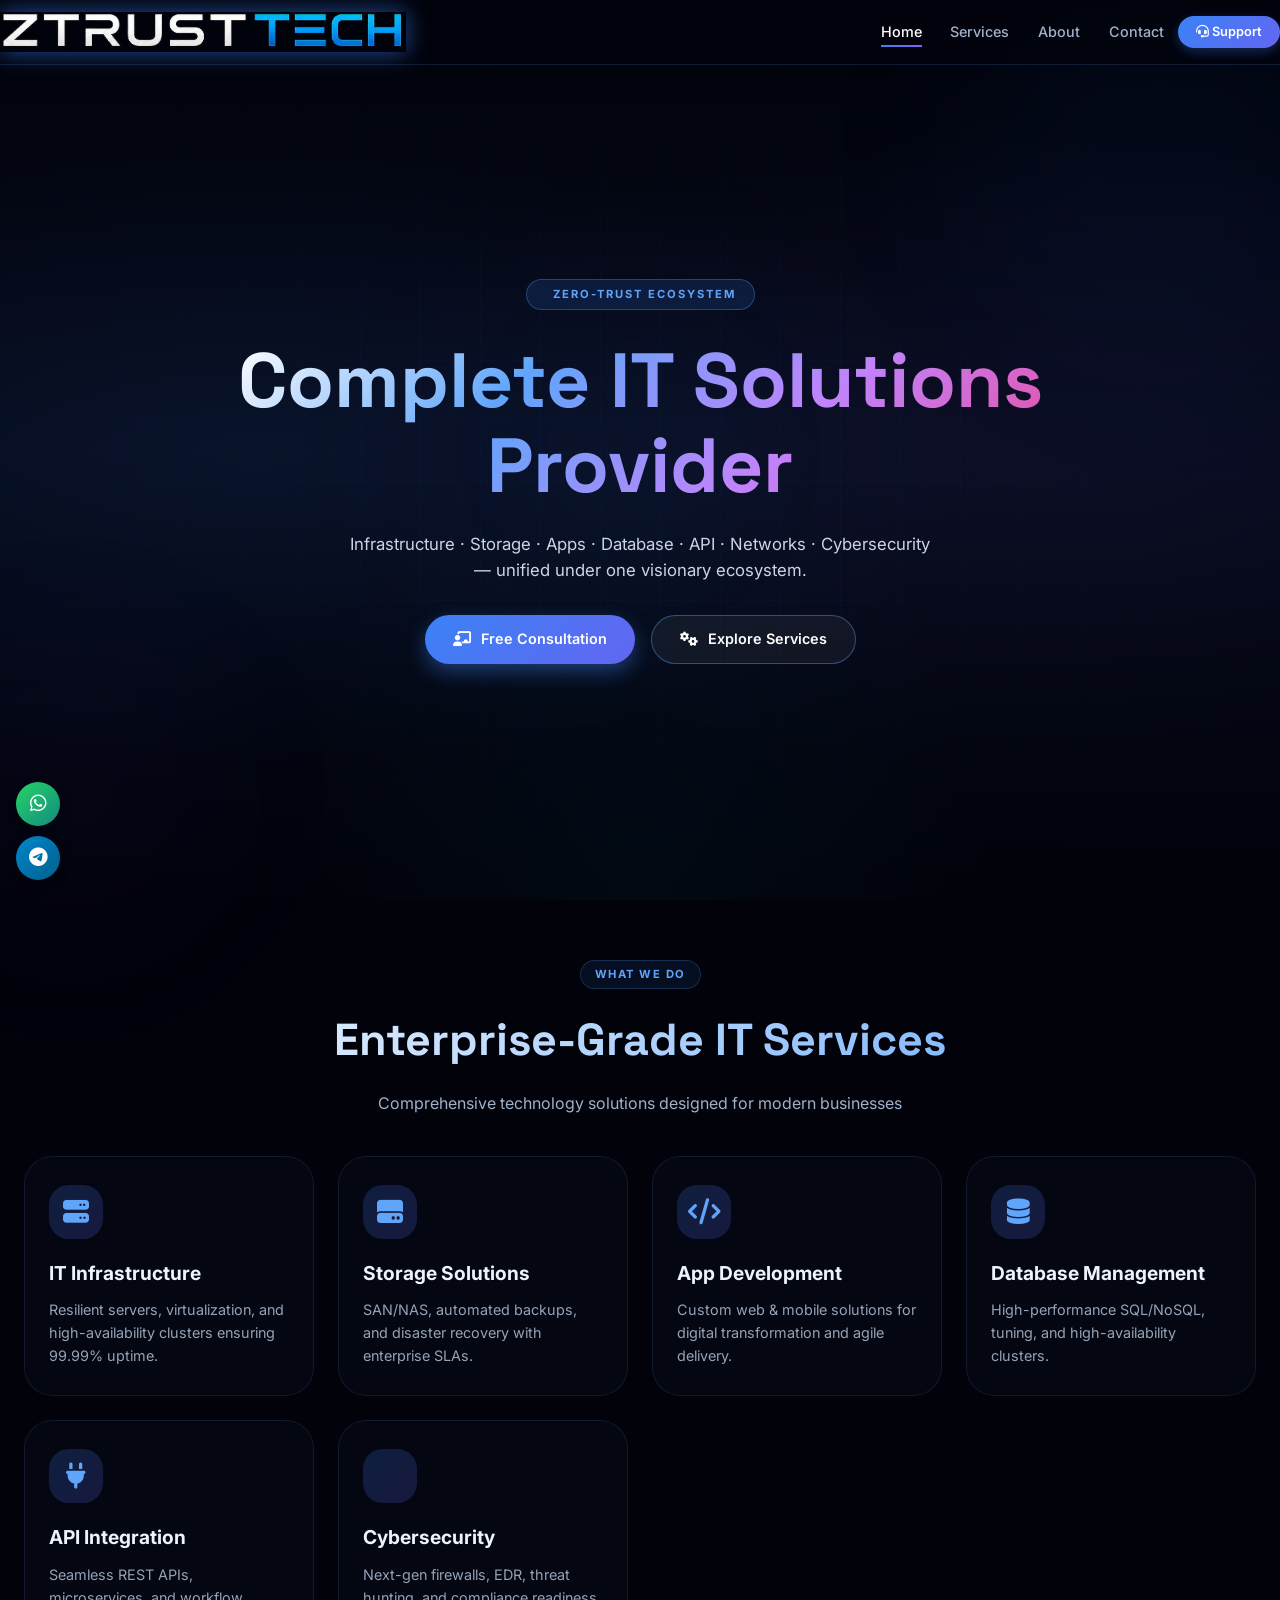
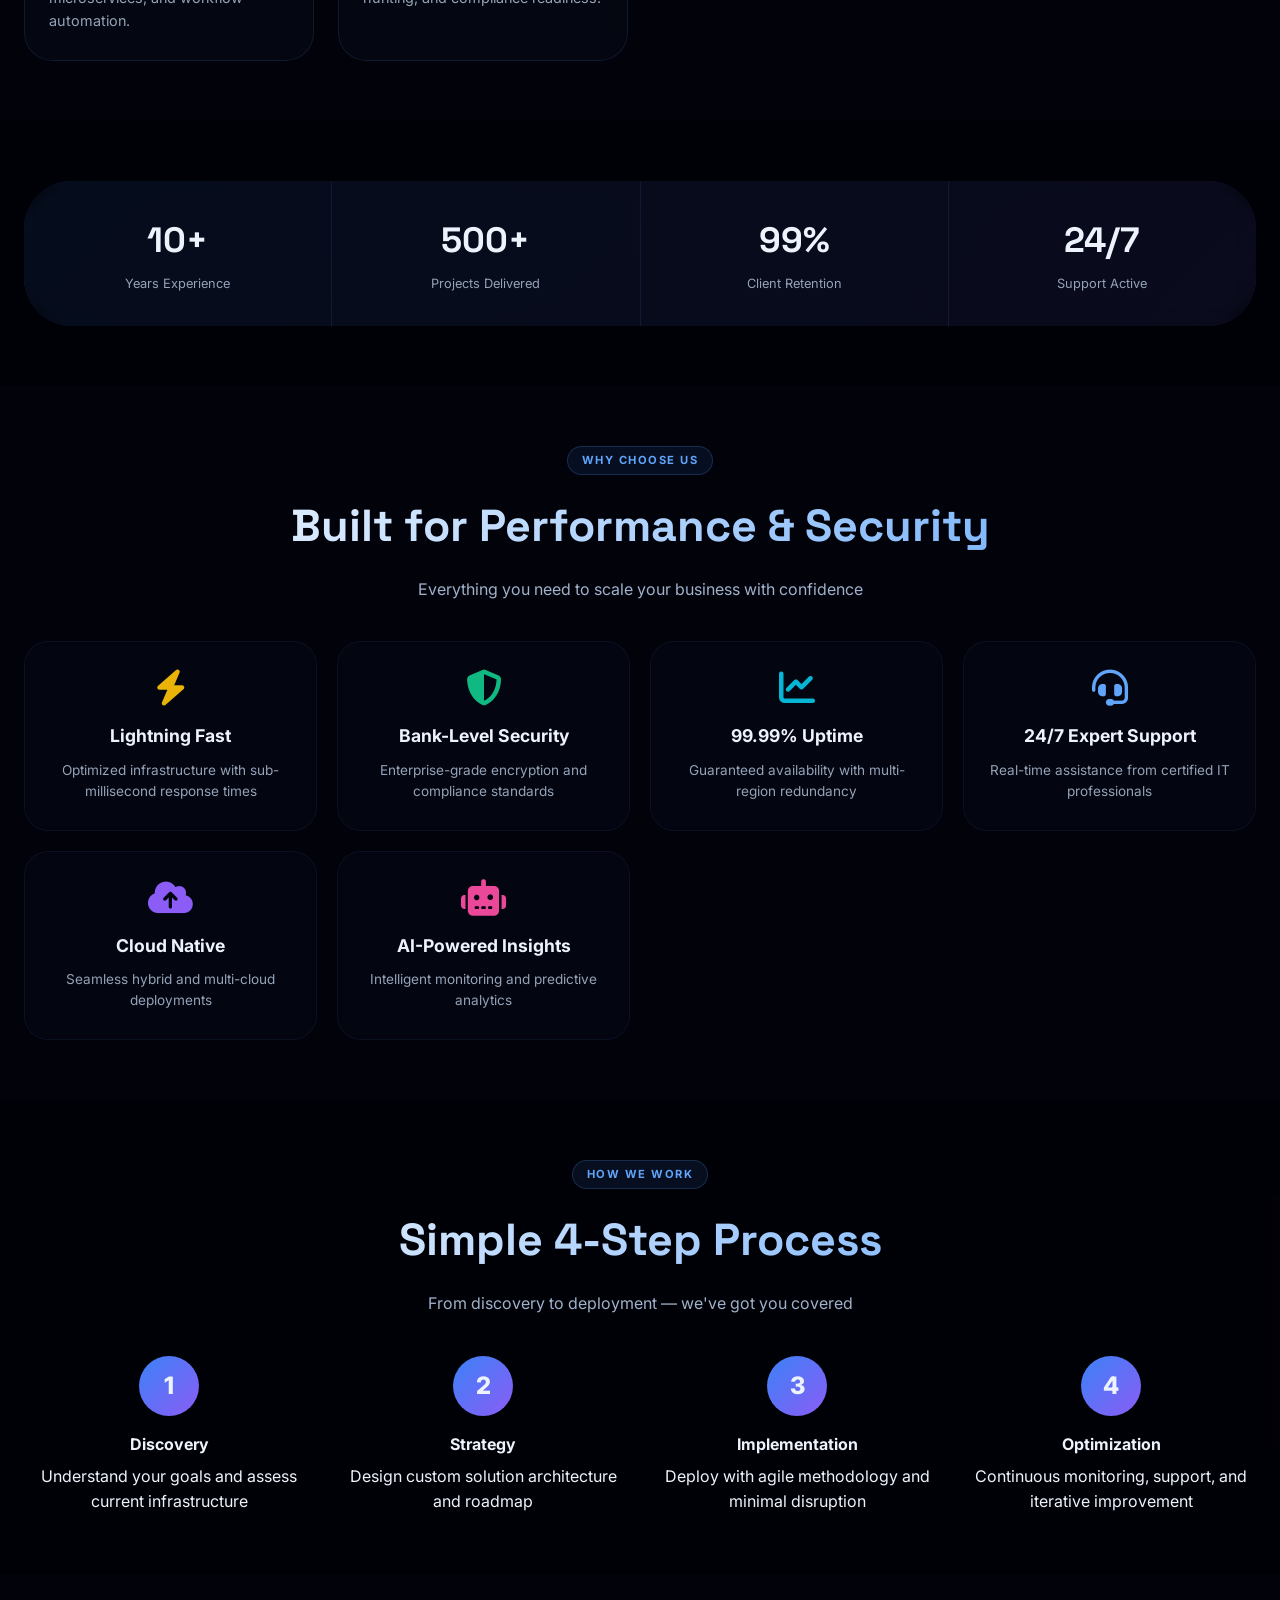
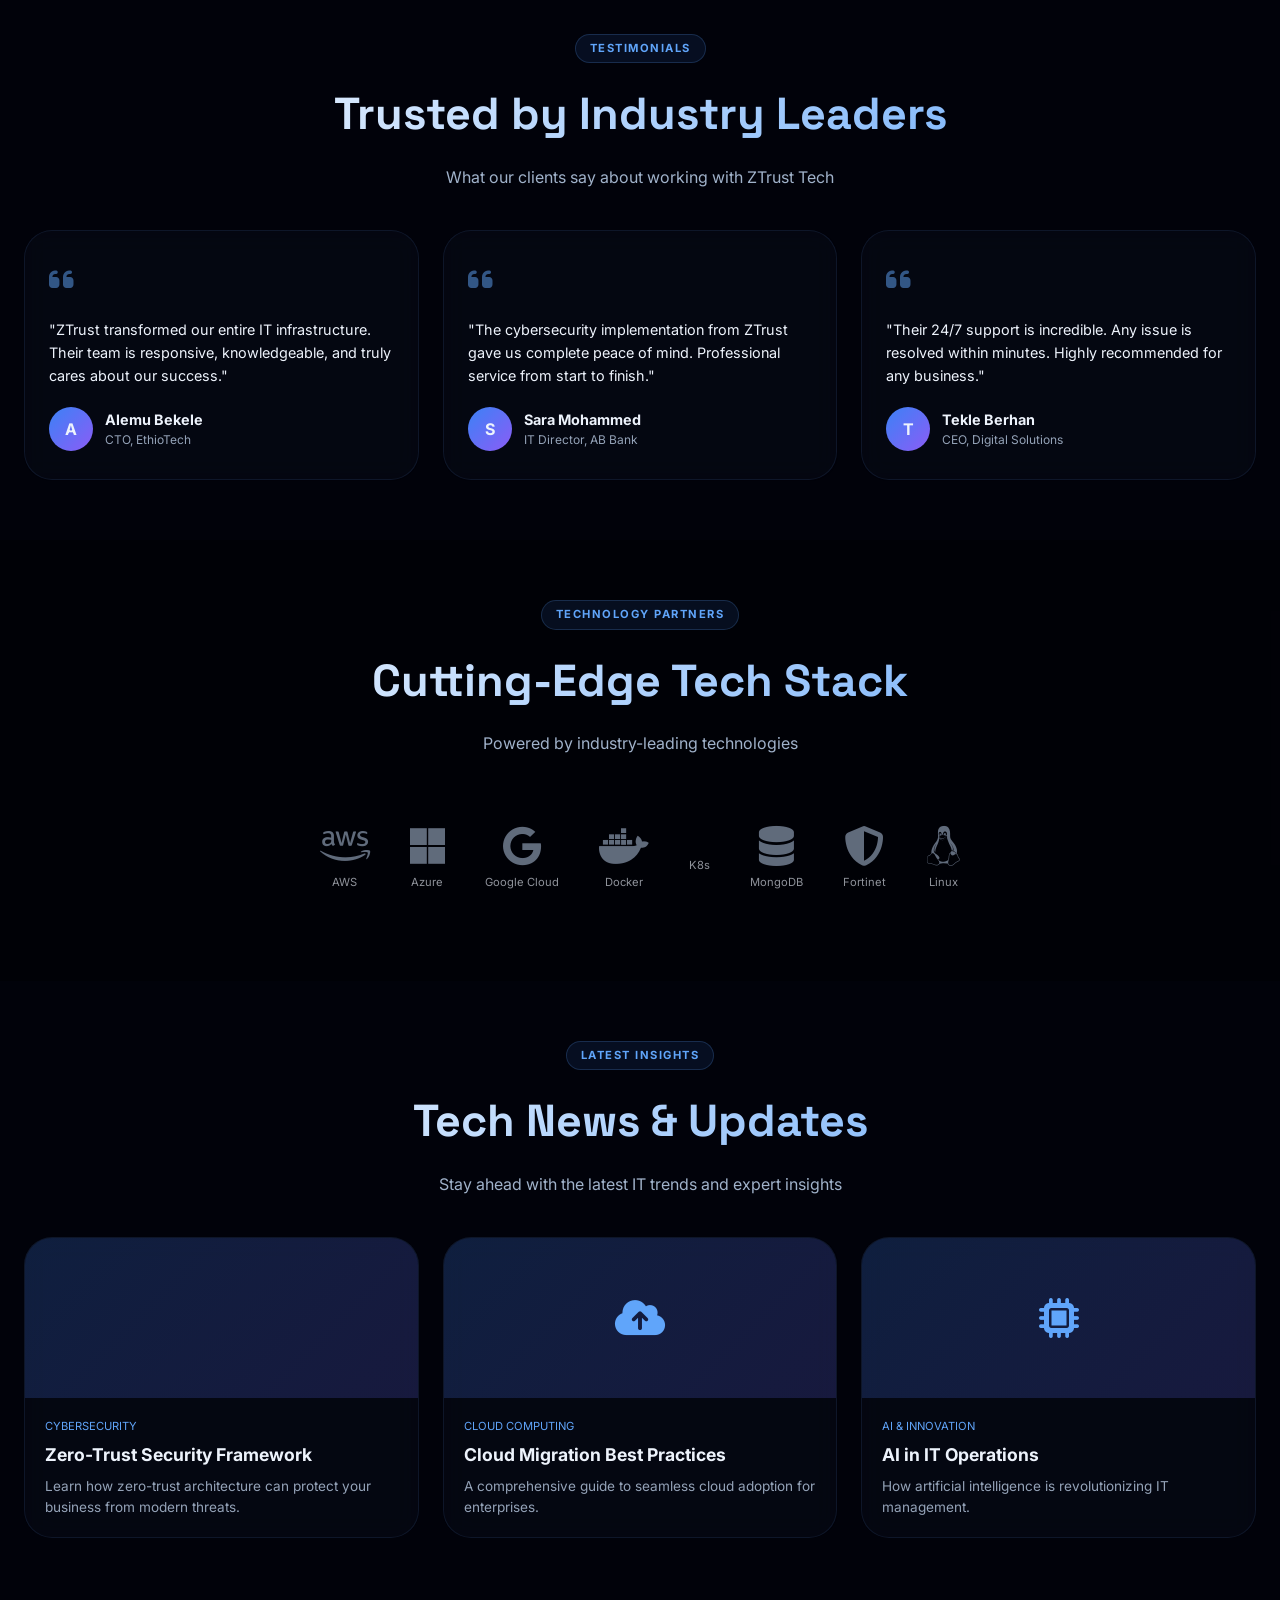
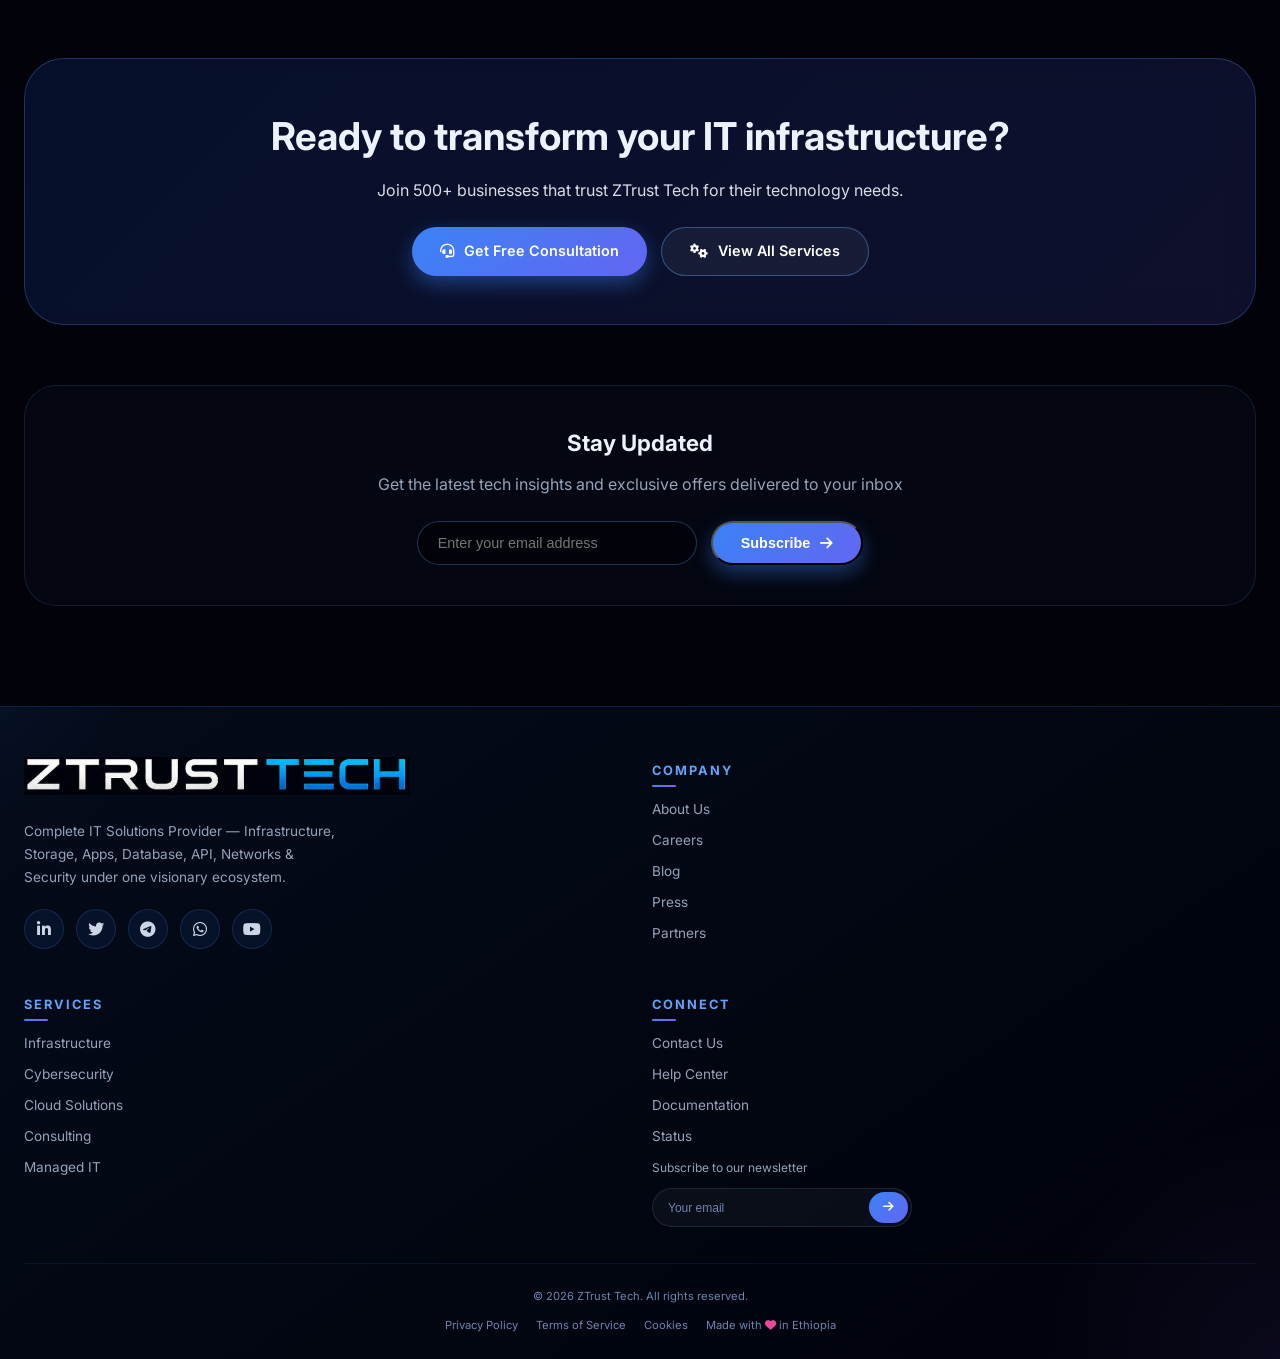
==== commit 16161a60: "Update index.html" ====
--- a/index.html
+++ b/index.html
@@ -5,8 +5,8 @@
   <meta name="viewport" content="width=device-width, initial-scale=1.0, maximum-scale=5.0, viewport-fit=cover" />
   <title>ZTrust Tech | Elite IT Solutions Hub</title>
 
-  <link rel="icon" type="image/png" href="ICON Final 1 (1).png" />
-  <link rel="shortcut icon" href="ICON Final 1 (1).png" />
+  <link rel="icon" type="image/png" href="#" />
+  <link rel="shortcut icon" href="#" />
 
   <link href="https://fonts.googleapis.com/css2?family=Inter:wght@300;400;500;600;700;800;900&family=Space+Grotesk:wght@400;500;600;700;800&display=swap" rel="stylesheet">
   <link rel="stylesheet" href="https://cdnjs.cloudflare.com/ajax/libs/font-awesome/6.5.0/css/all.min.css"/>
@@ -32,139 +32,83 @@
       --yellow: #eab308;
     }
 
-    html { 
-      scroll-behavior: smooth;
-      overflow-x: hidden;
-      width: 100%;
-    }
+    html { scroll-behavior: smooth; }
     body {
       font-family: 'Inter', sans-serif;
       color: var(--text);
       background: #01020a;
       overflow-x: hidden;
       line-height: 1.55;
-      width: 100%;
-      max-width: 100vw;
-      position: relative;
-    }
-
-    /* BACKGROUND IMAGE WITH ANIMATIONS */
+      -webkit-font-smoothing: antialiased;
+    }
+
+    /* ================= SIMPLE IT BACKGROUND ================= */
     body::before {
       content: "";
       position: fixed;
       inset: 0;
-      background: url('Background.JPG') center/cover no-repeat fixed;
-      filter: brightness(0.45) contrast(1.15);
+      background: 
+        radial-gradient(ellipse at 20% 50%, rgba(59, 130, 246, 0.08) 0%, transparent 50%),
+        radial-gradient(ellipse at 80% 50%, rgba(139, 92, 246, 0.06) 0%, transparent 50%),
+        radial-gradient(ellipse at 50% 100%, rgba(6, 182, 212, 0.04) 0%, transparent 40%),
+        linear-gradient(180deg, #01020a 0%, #050a1a 50%, #01020a 100%);
       z-index: -3;
       pointer-events: none;
     }
 
+    /* Simple grid pattern - IT inspired */
     body::after {
       content: "";
       position: fixed;
       inset: 0;
-      background: radial-gradient(circle at 50% 50%, rgba(59,130,246,0.08), rgba(0,0,0,0.65));
+      background-image: 
+        linear-gradient(rgba(59, 130, 246, 0.03) 1px, transparent 1px),
+        linear-gradient(90deg, rgba(59, 130, 246, 0.03) 1px, transparent 1px);
+      background-size: 60px 60px;
       z-index: -2;
       pointer-events: none;
-    }
-
-    /* Animated Network Particles Layer */
-    .network-particles {
+      mask-image: radial-gradient(ellipse at center, black 30%, transparent 80%);
+      -webkit-mask-image: radial-gradient(ellipse at center, black 30%, transparent 80%);
+    }
+
+    /* Subtle floating orbs - IT themed */
+    .tech-orb {
       position: fixed;
-      inset: 0;
+      border-radius: 50%;
+      filter: blur(80px);
+      opacity: 0.15;
       z-index: -1;
       pointer-events: none;
-      overflow: hidden;
-    }
-
-    .particle {
-      position: absolute;
-      background: radial-gradient(circle, var(--blue), transparent);
-      border-radius: 50%;
-      animation: floatParticle linear infinite;
-    }
-
-    .particle-1 { width: 3px; height: 3px; top: 15%; left: 10%; animation-duration: 12s; }
-    .particle-2 { width: 5px; height: 5px; top: 25%; right: 15%; animation-duration: 15s; background: radial-gradient(circle, var(--purple), transparent); }
-    .particle-3 { width: 4px; height: 4px; bottom: 30%; left: 20%; animation-duration: 10s; background: radial-gradient(circle, var(--cyan), transparent); }
-    .particle-4 { width: 6px; height: 6px; top: 60%; right: 25%; animation-duration: 18s; background: radial-gradient(circle, var(--pink), transparent); }
-    .particle-5 { width: 3px; height: 3px; bottom: 20%; right: 40%; animation-duration: 14s; }
-    .particle-6 { width: 4px; height: 4px; top: 45%; left: 35%; animation-duration: 11s; background: radial-gradient(circle, var(--orange), transparent); }
-    .particle-7 { width: 7px; height: 7px; bottom: 50%; left: 55%; animation-duration: 20s; background: radial-gradient(circle, var(--emerald), transparent); }
-    .particle-8 { width: 3px; height: 3px; top: 75%; right: 10%; animation-duration: 9s; }
-    .particle-9 { width: 5px; height: 5px; top: 10%; left: 45%; animation-duration: 16s; background: radial-gradient(circle, var(--blue2), transparent); }
-    .particle-10 { width: 4px; height: 4px; bottom: 65%; right: 55%; animation-duration: 13s; background: radial-gradient(circle, var(--purple), transparent); }
-
-    @keyframes floatParticle {
-      0% { transform: translateY(0) translateX(0); opacity: 0; }
-      20% { opacity: 0.7; }
-      80% { opacity: 0.7; }
-      100% { transform: translateY(-150px) translateX(60px); opacity: 0; }
-    }
-
-    /* Connection Lines Animation */
-    .connection-line {
-      position: absolute;
-      background: linear-gradient(90deg, transparent, var(--blue), var(--purple), transparent);
-      height: 1px;
-      opacity: 0.3;
-      animation: pulseLine 4s infinite;
-    }
-
-    .line-1 { width: 200px; top: 20%; left: 5%; transform: rotate(25deg); animation-delay: 0s; }
-    .line-2 { width: 300px; bottom: 35%; right: 3%; transform: rotate(-15deg); animation-delay: 1s; }
-    .line-3 { width: 180px; top: 55%; left: 70%; transform: rotate(45deg); animation-delay: 0.5s; }
-    .line-4 { width: 250px; bottom: 20%; left: 15%; transform: rotate(-30deg); animation-delay: 1.5s; }
-    .line-5 { width: 150px; top: 35%; right: 20%; transform: rotate(60deg); animation-delay: 0.8s; }
-    .line-6 { width: 220px; bottom: 60%; right: 35%; transform: rotate(-45deg); animation-delay: 2s; }
-
-    @keyframes pulseLine {
-      0%, 100% { opacity: 0.1; width: 80px; }
-      50% { opacity: 0.5; width: 100%; }
-    }
-
-    /* Data Streams */
-    .data-stream {
-      position: absolute;
-      width: 2px;
-      background: linear-gradient(180deg, var(--cyan), transparent);
-      animation: streamFall linear infinite;
-      opacity: 0.4;
-    }
-    .stream-1 { left: 12%; top: -100px; height: 120px; animation-duration: 2.5s; }
-    .stream-2 { left: 28%; top: -100px; height: 80px; animation-duration: 3s; animation-delay: 1s; background: linear-gradient(180deg, var(--purple), transparent); }
-    .stream-3 { left: 55%; top: -100px; height: 100px; animation-duration: 2.8s; animation-delay: 0.5s; }
-    .stream-4 { left: 75%; top: -100px; height: 90px; animation-duration: 3.2s; animation-delay: 1.5s; background: linear-gradient(180deg, var(--blue2), transparent); }
-    .stream-5 { left: 88%; top: -100px; height: 70px; animation-duration: 2.2s; animation-delay: 2s; }
-    .stream-6 { left: 40%; top: -100px; height: 110px; animation-duration: 3.5s; animation-delay: 0.8s; background: linear-gradient(180deg, var(--pink), transparent); }
-
-    @keyframes streamFall {
-      0% { top: -120px; opacity: 0; }
-      10% { opacity: 0.6; }
-      90% { opacity: 0.6; }
-      100% { top: 100%; opacity: 0; }
-    }
-
-    /* Rotating Orbs */
-    .rotating-orb {
-      position: absolute;
-      border-radius: 50%;
-      border: 1px solid rgba(59,130,246,0.2);
-      animation: rotateOrb linear infinite;
-    }
-    .orb-1 { width: 350px; height: 350px; top: 15%; left: -100px; animation-duration: 25s; }
-    .orb-2 { width: 550px; height: 550px; bottom: -150px; right: -150px; animation-duration: 30s; border-color: rgba(139,92,246,0.12); }
-    .orb-3 { width: 200px; height: 200px; top: 50%; right: 10%; animation-duration: 18s; border-color: rgba(6,182,212,0.15); }
-
-    @keyframes rotateOrb { 100% { transform: rotate(360deg); } }
-
-    .noise {
-      position: fixed;
-      inset: 0;
-      z-index: -1;
-      pointer-events: none;
-      opacity: 0.02;
-      background-image: url("data:image/svg+xml,%3Csvg xmlns='http://www.w3.org/2000/svg' width='200' height='200' viewBox='0 0 200 200'%3E%3Cg fill='white' fill-opacity='1'%3E%3Ccircle cx='10' cy='10' r='1'/%3E%3Ccircle cx='50' cy='30' r='1'/%3E%3Ccircle cx='90' cy='60' r='1'/%3E%3Ccircle cx='140' cy='25' r='1'/%3E%3Ccircle cx='170' cy='100' r='1'/%3E%3Ccircle cx='130' cy='150' r='1'/%3E%3Ccircle cx='60' cy='140' r='1'/%3E%3Ccircle cx='20' cy='170' r='1'/%3E%3C/g%3E%3C/svg%3E");
+      animation: orbFloat 20s ease-in-out infinite alternate;
+    }
+    .tech-orb-1 { 
+      width: 500px; 
+      height: 500px; 
+      top: -10%; 
+      right: -10%; 
+      background: radial-gradient(circle, rgba(59, 130, 246, 0.4), transparent); 
+    }
+    .tech-orb-2 { 
+      width: 400px; 
+      height: 400px; 
+      bottom: -10%; 
+      left: -10%; 
+      background: radial-gradient(circle, rgba(139, 92, 246, 0.3), transparent); 
+      animation-delay: 5s;
+    }
+    .tech-orb-3 { 
+      width: 300px; 
+      height: 300px; 
+      top: 50%; 
+      left: 50%; 
+      transform: translate(-50%, -50%);
+      background: radial-gradient(circle, rgba(6, 182, 212, 0.2), transparent); 
+      animation-delay: 10s;
+    }
+
+    @keyframes orbFloat {
+      0% { transform: translate(0, 0) scale(1); }
+      100% { transform: translate(30px, -20px) scale(1.1); }
     }
 
     .container {
@@ -173,20 +117,17 @@
       padding: 0 24px;
       position: relative;
       z-index: 2;
-      width: 100%;
-      overflow: hidden;
-    }
-
-    /* NAVIGATION - FIXED HAMBURGER */
+    }
+
+    /* NAVIGATION - fully mobile ready */
     .nav {
       position: fixed;
       top: 0;
       left: 0;
       width: 100%;
       z-index: 1000;
-      background: rgba(2, 3, 12, 0.85);
+      background: rgba(2, 3, 12, 0.75);
       backdrop-filter: blur(20px);
-      -webkit-backdrop-filter: blur(20px);
       border-bottom: 1px solid rgba(96, 165, 250, 0.15);
       transition: 0.3s;
     }
@@ -199,30 +140,34 @@
       justify-content: space-between;
       align-items: center;
       gap: 12px;
-      padding: 10px 0;
-      min-height: 64px;
-      width: 100%;
+      padding: 12px 0;
+      flex-wrap: wrap;
     }
     .logo-word-img {
-      height: 38px;
+      height: 40px;
       width: auto;
       filter: drop-shadow(0 0 12px rgba(59,130,246,0.6));
       transition: 0.3s;
-      flex-shrink: 0;
     }
     .logo-word-img:hover { filter: drop-shadow(0 0 20px rgba(59,130,246,0.9)); }
+    .nav-right-group {
+      display: flex;
+      align-items: center;
+      gap: 14px;
+    }
     .links {
       display: flex;
-      gap: 2rem;
+      gap: 1.8rem;
       align-items: center;
     }
     .links a {
       text-decoration: none;
-      color: #94a3b8;
+      color: var(--muted);
       font-weight: 500;
       font-size: 0.9rem;
       transition: 0.2s;
       position: relative;
+      white-space: nowrap;
     }
     .links a::after {
       content: "";
@@ -241,7 +186,7 @@
       color: #fff;
       font-weight: 600;
       font-size: 0.8rem;
-      padding: 8px 18px;
+      padding: 6px 18px;
       border-radius: 40px;
       background: linear-gradient(135deg, var(--blue), var(--indigo));
       box-shadow: 0 4px 12px rgba(59,130,246,0.3);
@@ -254,60 +199,111 @@
       background: none;
       border: none;
       color: #fff;
-      font-size: 1.5rem;
+      font-size: 1.6rem;
       cursor: pointer;
-      padding: 6px;
-      z-index: 1002;
+      padding: 8px 10px;
+      border-radius: 8px;
+      transition: 0.3s;
       line-height: 1;
-      width: 42px;
-      height: 42px;
-      display: flex;
-      align-items: center;
-      justify-content: center;
-      flex-shrink: 0;
-    }
-    .nav-right-group {
-      display: flex;
-      align-items: center;
-      gap: 12px;
-      flex-shrink: 0;
-    }
-
-    /* HERO SECTION */
+    }
+    .menu-toggle:hover {
+      background: rgba(255,255,255,0.05);
+    }
+
+    .nav-overlay {
+      display: none;
+      position: fixed;
+      top: 0;
+      left: 0;
+      width: 100%;
+      height: 100%;
+      background: rgba(0,0,0,0.6);
+      z-index: 999;
+    }
+    .nav-overlay.active {
+      display: block;
+    }
+
+    @media (max-width: 820px) {
+      .menu-toggle {
+        display: block !important;
+      }
+      .links {
+        position: fixed;
+        top: 0;
+        left: -100%;
+        width: 75%;
+        max-width: 280px;
+        height: 100vh;
+        background: rgba(2,5,18,0.98);
+        backdrop-filter: blur(28px);
+        flex-direction: column;
+        gap: 0.5rem;
+        padding: 90px 2rem 2rem;
+        transition: left 0.35s cubic-bezier(0.22, 1, 0.36, 1);
+        z-index: 1001;
+        align-items: stretch;
+        border-right: 1px solid rgba(96,165,250,0.1);
+        overflow-y: auto;
+        box-shadow: 4px 0 30px rgba(0,0,0,0.5);
+      }
+      .links.active { left: 0; }
+      .links a {
+        font-size: 1.1rem;
+        padding: 14px 16px;
+        border-bottom: 1px solid rgba(96,165,250,0.06);
+        color: #cbd5e1;
+        border-radius: 8px;
+        transition: 0.25s;
+        display: block;
+        width: 100%;
+      }
+      .links a::after { display: none; }
+      .links a:hover, .links a.active {
+        color: white;
+        background: rgba(59,130,246,0.08);
+        padding-left: 20px;
+      }
+      .nav-cta { font-size: 0.75rem; padding: 5px 14px; }
+      .nav-overlay.active { display: block; }
+    }
+
+    @media (max-width: 480px) {
+      .links { width: 85%; max-width: 280px; padding: 80px 1.5rem 1.5rem; }
+      .links a { font-size: 1rem; padding: 12px 14px; }
+      .menu-toggle { font-size: 1.6rem; padding: 6px 8px; }
+    }
+
+    /* HERO */
     .hero {
       min-height: 100vh;
       display: flex;
       align-items: center;
       justify-content: center;
       position: relative;
-      padding: 100px 0 60px;
-      width: 100%;
+      padding: 120px 0 80px;
     }
     .hero-content {
       text-align: center;
       max-width: 900px;
       margin: 0 auto;
-      width: 100%;
-      padding: 0 10px;
     }
     .hero-badge {
       display: inline-flex;
       align-items: center;
       gap: 8px;
-      padding: 6px 16px;
+      padding: 6px 18px;
       border-radius: 999px;
       background: rgba(59,130,246,0.15);
       border: 1px solid rgba(96,165,250,0.3);
       backdrop-filter: blur(8px);
       color: var(--blue2);
-      font-size: 0.65rem;
+      font-size: 0.7rem;
       font-weight: 700;
       text-transform: uppercase;
       letter-spacing: 2px;
-      margin-bottom: 24px;
+      margin-bottom: 28px;
       animation: glowPulse 2s infinite;
-      flex-wrap: wrap;
-      justify-content: center;
     }
     @keyframes glowPulse {
       0%, 100% { box-shadow: 0 0 5px rgba(59,130,246,0.3); }
@@ -315,34 +311,32 @@
     }
     .hero-title {
       font-family: 'Space Grotesk', sans-serif;
-      font-size: clamp(2.2rem, 6vw, 4.5rem);
+      font-size: clamp(2.2rem, 6vw, 5rem);
       font-weight: 900;
-      line-height: 1.08;
+      line-height: 1.1;
       background: linear-gradient(135deg, #FFFFFF, #60a5fa, #c084fc, #ec4899);
       -webkit-background-clip: text;
       background-clip: text;
       color: transparent;
-      margin-bottom: 20px;
+      margin-bottom: 24px;
       animation: titleGlow 3s infinite;
-      word-wrap: break-word;
     }
     @keyframes titleGlow {
       0%, 100% { text-shadow: 0 0 20px rgba(59,130,246,0.3); }
       50% { text-shadow: 0 0 40px rgba(59,130,246,0.5); }
     }
     .hero-desc {
-      font-size: clamp(0.95rem, 1.5vw, 1.1rem);
+      font-size: 1.05rem;
       color: #cbd5e6;
       max-width: 600px;
-      margin: 0 auto 28px;
+      margin: 0 auto 32px;
       padding: 0 10px;
     }
     .hero-buttons {
       display: flex;
-      gap: 14px;
+      gap: 16px;
       justify-content: center;
       flex-wrap: wrap;
-      width: 100%;
     }
     .btn {
       display: inline-flex;
@@ -353,8 +347,7 @@
       font-weight: 600;
       text-decoration: none;
       transition: all 0.3s;
-      font-size: clamp(0.85rem, 1.2vw, 0.95rem);
-      white-space: nowrap;
+      font-size: 0.9rem;
     }
     .btn-primary {
       background: linear-gradient(135deg, var(--blue), var(--indigo));
@@ -369,13 +362,11 @@
     }
     .btn-outline:hover { background: rgba(59,130,246,0.2); transform: translateY(-3px); }
 
-    /* Section Styles */
-    .section { padding: 70px 0; width: 100%; }
+    .section { padding: 60px 0; }
     .section-dark { background: rgba(0,0,0,0.3); }
     .section-header {
       text-align: center;
-      margin-bottom: 48px;
-      padding: 0 10px;
+      margin-bottom: 40px;
     }
     .section-badge {
       display: inline-block;
@@ -384,29 +375,26 @@
       background: rgba(59,130,246,0.1);
       border: 1px solid rgba(96,165,250,0.2);
       color: var(--blue2);
-      font-size: 0.65rem;
+      font-size: 0.7rem;
       font-weight: 700;
       text-transform: uppercase;
       letter-spacing: 1.5px;
-      margin-bottom: 14px;
+      margin-bottom: 16px;
     }
     .section-title {
       font-family: 'Space Grotesk', sans-serif;
-      font-size: clamp(1.6rem, 3.5vw, 2.6rem);
+      font-size: clamp(1.8rem, 4vw, 2.8rem);
       font-weight: 800;
       background: linear-gradient(135deg, #fff, var(--blue2));
       -webkit-background-clip: text;
       background-clip: text;
       color: transparent;
-      margin-bottom: 14px;
-      word-wrap: break-word;
+      margin-bottom: 16px;
     }
     .section-sub {
       color: var(--muted);
       max-width: 600px;
       margin: 0 auto;
-      font-size: clamp(0.9rem, 1.1vw, 1rem);
-      padding: 0 10px;
     }
 
     /* Services Grid */
@@ -414,13 +402,12 @@
       display: grid;
       grid-template-columns: repeat(auto-fit, minmax(280px, 1fr));
       gap: 24px;
-      width: 100%;
     }
     .service-card {
       background: rgba(8,12,25,0.5);
       backdrop-filter: blur(12px);
-      border-radius: 24px;
-      padding: 28px;
+      border-radius: 28px;
+      padding: 28px 24px;
       border: 1px solid rgba(96,165,250,0.12);
       transition: all 0.4s;
       position: relative;
@@ -438,57 +425,52 @@
     }
     .service-card:hover::before { left: 100%; }
     .service-card:hover {
-      transform: translateY(-8px);
+      transform: translateY(-6px);
       border-color: rgba(96,165,250,0.4);
-      background: rgba(10,18,36,0.7);
     }
     .service-icon {
-      width: 52px;
-      height: 52px;
+      width: 54px;
+      height: 54px;
       background: linear-gradient(135deg, rgba(59,130,246,0.2), rgba(99,102,241,0.2));
-      border-radius: 18px;
+      border-radius: 20px;
       display: flex;
       align-items: center;
       justify-content: center;
       margin-bottom: 20px;
     }
-    .service-icon i { font-size: 24px; color: var(--blue2); }
+    .service-icon i { font-size: 26px; color: var(--blue2); }
     .service-card h3 { font-size: 1.2rem; margin-bottom: 10px; }
-    .service-card p { color: #94a3b8; font-size: 0.88rem; line-height: 1.6; }
-
-    /* Stats Grid */
+    .service-card p { color: #94a3b8; font-size: 0.9rem; line-height: 1.6; }
+
+    /* Stats */
     .stats-grid {
       display: grid;
       grid-template-columns: repeat(4, 1fr);
       gap: 1px;
       background: linear-gradient(135deg, rgba(59,130,246,0.2), rgba(139,92,246,0.2));
-      border-radius: 40px;
+      border-radius: 48px;
       overflow: hidden;
-      width: 100%;
     }
     .stat-card {
       padding: 32px 16px;
       text-align: center;
       background: rgba(4,8,18,0.7);
       backdrop-filter: blur(8px);
-      transition: 0.3s;
-    }
-    .stat-card:hover { background: rgba(4,8,18,0.9); }
-    .stat-number { font-size: clamp(2rem, 3vw, 2.5rem); font-weight: 800; font-family: 'Space Grotesk', monospace; }
-    .stat-label { font-size: clamp(0.7rem, 0.9vw, 0.8rem); color: #94a3b8; margin-top: 6px; }
-
-    /* Features Grid */
+    }
+    .stat-number { font-size: 2.2rem; font-weight: 800; font-family: 'Space Grotesk', monospace; }
+    .stat-label { font-size: 0.8rem; color: #94a3b8; margin-top: 6px; }
+
+    /* Features */
     .features-grid {
       display: grid;
-      grid-template-columns: repeat(auto-fit, minmax(260px, 1fr));
+      grid-template-columns: repeat(auto-fit, minmax(240px, 1fr));
       gap: 20px;
-      width: 100%;
     }
     .feature-item {
       background: rgba(8,12,25,0.4);
       backdrop-filter: blur(8px);
-      border-radius: 20px;
-      padding: 28px;
+      border-radius: 24px;
+      padding: 28px 20px;
       text-align: center;
       border: 1px solid rgba(96,165,250,0.08);
       transition: 0.3s;
@@ -496,53 +478,48 @@
     .feature-item:hover { transform: translateY(-5px); border-color: rgba(96,165,250,0.2); }
     .feature-item i { font-size: 36px; margin-bottom: 16px; transition: 0.3s; }
     .feature-item:hover i { transform: scale(1.1); }
-    .feature-item h4 { margin-bottom: 10px; font-size: 1.05rem; }
+    .feature-item h4 { margin-bottom: 10px; font-size: 1.1rem; }
     .feature-item p { color: #94a3b8; font-size: 0.85rem; }
 
-    /* Process Timeline */
+    /* Process */
     .process-timeline {
       display: grid;
       grid-template-columns: repeat(auto-fit, minmax(180px, 1fr));
       gap: 24px;
-      margin-top: 36px;
-      width: 100%;
-    }
-    .process-step { text-align: center; position: relative; }
+      margin-top: 30px;
+    }
+    .process-step { text-align: center; }
     .step-number {
-      width: 58px;
-      height: 58px;
+      width: 60px;
+      height: 60px;
       background: linear-gradient(135deg, var(--blue), var(--purple));
-      border-radius: 58px;
+      border-radius: 60px;
       display: flex;
       align-items: center;
       justify-content: center;
-      font-size: 1.4rem;
+      font-size: 1.5rem;
       font-weight: 800;
-      margin: 0 auto 18px;
+      margin: 0 auto 16px;
       transition: 0.3s;
     }
     .process-step:hover .step-number { transform: scale(1.1); box-shadow: 0 0 25px rgba(59,130,246,0.5); }
     .process-step h4 { margin-bottom: 8px; font-size: 1rem; }
-    .process-step p { font-size: 0.85rem; color: #94a3b8; }
 
     /* Testimonials */
     .testimonials-grid {
       display: grid;
       grid-template-columns: repeat(auto-fit, minmax(280px, 1fr));
       gap: 24px;
-      width: 100%;
     }
     .testimonial-card {
       background: rgba(8,12,25,0.5);
       backdrop-filter: blur(12px);
-      border-radius: 24px;
-      padding: 28px;
+      border-radius: 28px;
+      padding: 28px 24px;
       border: 1px solid rgba(96,165,250,0.1);
-      transition: 0.3s;
-    }
-    .testimonial-card:hover { transform: translateY(-5px); border-color: rgba(96,165,250,0.3); }
+    }
     .quote-icon { font-size: 28px; color: var(--blue2); opacity: 0.5; margin-bottom: 16px; }
-    .testimonial-text { font-size: 0.92rem; line-height: 1.6; margin-bottom: 20px; }
+    .testimonial-text { font-size: 0.9rem; line-height: 1.6; margin-bottom: 20px; }
     .testimonial-author { display: flex; align-items: center; gap: 12px; }
     .author-avatar {
       width: 44px;
@@ -553,41 +530,38 @@
       align-items: center;
       justify-content: center;
       font-weight: 700;
-      font-size: 0.9rem;
-    }
-    .author-name { font-weight: 700; font-size: 0.85rem; }
-    .author-title { font-size: 0.7rem; color: #94a3b8; }
+    }
+    .author-name { font-weight: 700; font-size: 0.9rem; }
+    .author-title { font-size: 0.75rem; color: #94a3b8; }
 
     /* Tech Stack */
     .tech-stack {
       display: flex;
       flex-wrap: wrap;
       justify-content: center;
-      gap: 35px;
+      gap: 30px 40px;
       padding: 30px 0;
-      width: 100%;
     }
     .tech-item {
       text-align: center;
       opacity: 0.6;
       transition: 0.3s;
     }
-    .tech-item:hover { opacity: 1; transform: translateY(-8px); }
+    .tech-item:hover { opacity: 1; transform: translateY(-6px); }
     .tech-item i { font-size: 40px; color: var(--muted); transition: 0.3s; }
     .tech-item:hover i { color: var(--blue2); text-shadow: 0 0 15px var(--blue2); }
     .tech-item span { display: block; font-size: 0.7rem; margin-top: 6px; }
 
-    /* CTA Section */
+    /* CTA */
     .cta-section {
       background: linear-gradient(135deg, rgba(37,99,235,0.15), rgba(99,102,241,0.15));
       border-radius: 40px;
-      padding: 50px 32px;
+      padding: 48px 24px;
       text-align: center;
       backdrop-filter: blur(20px);
       border: 1px solid rgba(96,165,250,0.25);
       position: relative;
       overflow: hidden;
-      width: 100%;
     }
     .cta-section::before {
       content: '';
@@ -600,27 +574,23 @@
       animation: shimmer 4s infinite;
     }
     @keyframes shimmer { 100% { left: 100%; } }
-    .cta-section h2 { font-size: clamp(1.5rem, 2.5vw, 2.2rem); margin-bottom: 14px; }
-    .cta-section p { font-size: clamp(0.9rem, 1.1vw, 1rem); }
-
-    /* Blog/Insights */
+    .cta-section h2 { font-size: clamp(1.6rem, 3vw, 2.4rem); margin-bottom: 12px; }
+
+    /* Blog */
     .blog-grid {
       display: grid;
       grid-template-columns: repeat(auto-fit, minmax(280px, 1fr));
       gap: 24px;
-      width: 100%;
     }
     .blog-card {
       background: rgba(8,12,25,0.5);
       backdrop-filter: blur(12px);
-      border-radius: 24px;
+      border-radius: 28px;
       overflow: hidden;
       border: 1px solid rgba(96,165,250,0.1);
-      transition: 0.3s;
-    }
-    .blog-card:hover { transform: translateY(-5px); border-color: rgba(96,165,250,0.3); }
+    }
     .blog-image {
-      height: 180px;
+      height: 160px;
       background: linear-gradient(135deg, rgba(59,130,246,0.2), rgba(99,102,241,0.2));
       display: flex;
       align-items: center;
@@ -628,29 +598,25 @@
     }
     .blog-image i { font-size: 40px; color: var(--blue2); }
     .blog-content { padding: 20px; }
-    .blog-category { font-size: 0.65rem; color: var(--blue2); text-transform: uppercase; margin-bottom: 6px; }
-    .blog-card h4 { margin-bottom: 10px; font-size: 1.05rem; }
+    .blog-category { font-size: 0.7rem; color: var(--blue2); text-transform: uppercase; margin-bottom: 6px; }
+    .blog-card h4 { margin-bottom: 8px; font-size: 1.1rem; }
     .blog-card p { color: #94a3b8; font-size: 0.85rem; line-height: 1.5; }
 
     /* Newsletter */
     .newsletter {
       background: rgba(8,12,25,0.5);
       backdrop-filter: blur(12px);
-      border-radius: 28px;
+      border-radius: 32px;
       padding: 40px 24px;
       text-align: center;
       border: 1px solid rgba(96,165,250,0.15);
-      width: 100%;
-    }
-    .newsletter h3 { font-size: clamp(1.3rem, 2vw, 1.6rem); margin-bottom: 14px; }
-    .newsletter p { font-size: clamp(0.85rem, 1vw, 0.95rem); }
+    }
     .newsletter-form {
       display: flex;
       gap: 14px;
       justify-content: center;
       flex-wrap: wrap;
-      margin-top: 28px;
-      width: 100%;
+      margin-top: 24px;
     }
     .newsletter-form input {
       padding: 12px 20px;
@@ -659,80 +625,231 @@
       background: rgba(0,0,0,0.4);
       color: white;
       width: 280px;
-      font-size: 0.85rem;
-      flex: 1;
-      min-width: 200px;
-      max-width: 100%;
+      font-size: 0.9rem;
     }
     .newsletter-form input:focus { outline: none; border-color: var(--blue); }
-    .newsletter-form .btn { flex-shrink: 0; }
-
-    /* Footer */
+
+    /* FOOTER - mobile first */
     .footer {
-      background: linear-gradient(180deg, #030610, #01020a);
-      border-top: 1px solid rgba(59,130,246,0.15);
+      background: linear-gradient(145deg, #040b1a, #00020a);
+      border-top: 1px solid rgba(59, 130, 246, 0.2);
       padding: 50px 0 24px;
-      margin-top: 50px;
-      width: 100%;
+      margin-top: 40px;
+      position: relative;
+      overflow: hidden;
+    }
+    .footer::before {
+      content: '';
+      position: absolute;
+      top: -40%;
+      left: -20%;
+      width: 400px;
+      height: 400px;
+      background: radial-gradient(circle, rgba(59, 130, 246, 0.08), transparent 70%);
+      border-radius: 50%;
+      pointer-events: none;
+      animation: footerGlow 12s infinite alternate ease-in-out;
+    }
+    .footer::after {
+      content: '';
+      position: absolute;
+      bottom: -40%;
+      right: -20%;
+      width: 500px;
+      height: 500px;
+      background: radial-gradient(circle, rgba(139, 92, 246, 0.08), transparent 70%);
+      border-radius: 50%;
+      pointer-events: none;
+      animation: footerGlow 16s infinite alternate-reverse ease-in-out;
+    }
+    @keyframes footerGlow {
+      0% { transform: translate(0, 0) scale(1); opacity: 0.4; }
+      100% { transform: translate(40px, 30px) scale(1.2); opacity: 1; }
     }
     .footer-grid {
       display: grid;
-      grid-template-columns: repeat(auto-fit, minmax(180px, 1fr));
-      gap: 32px;
-      margin-bottom: 32px;
-      width: 100%;
-    }
-    .footer-col h4 { margin-bottom: 16px; font-size: 0.95rem; }
+      grid-template-columns: 1fr 1fr;
+      gap: 32px 24px;
+      margin-bottom: 36px;
+      position: relative;
+      z-index: 2;
+    }
+    .footer-col h4 {
+      font-size: 0.8rem;
+      text-transform: uppercase;
+      letter-spacing: 2px;
+      font-weight: 700;
+      color: var(--blue2);
+      margin-bottom: 18px;
+      position: relative;
+      display: inline-block;
+    }
+    .footer-col h4::after {
+      content: '';
+      position: absolute;
+      left: 0;
+      bottom: -6px;
+      width: 24px;
+      height: 2px;
+      background: linear-gradient(90deg, var(--blue), var(--purple));
+      border-radius: 4px;
+    }
     .footer-col a {
       display: block;
       color: #94a3b8;
       text-decoration: none;
-      font-size: 0.82rem;
+      font-size: 0.85rem;
       margin-bottom: 10px;
-      transition: 0.2s;
-    }
-    .footer-col a:hover { color: white; transform: translateX(5px); }
-    .social-links { display: flex; gap: 12px; margin-top: 16px; flex-wrap: wrap; }
-    .social-links a {
-      width: 38px;
-      height: 38px;
-      border-radius: 38px;
-      background: rgba(59,130,246,0.1);
+      transition: all 0.3s;
+      padding-left: 0;
+    }
+    .footer-col a:hover {
+      color: white;
+      transform: translateX(6px);
+    }
+    .footer-brand p {
+      color: #94a3b8;
+      font-size: 0.85rem;
+      line-height: 1.7;
+      max-width: 320px;
+      margin: 12px 0 20px;
+    }
+    .footer-social {
+      display: flex;
+      gap: 12px;
+      flex-wrap: wrap;
+    }
+    .footer-social a {
+      width: 40px;
+      height: 40px;
+      border-radius: 50%;
+      background: rgba(59, 130, 246, 0.08);
+      border: 1px solid rgba(96, 165, 250, 0.15);
       display: flex;
       align-items: center;
       justify-content: center;
+      color: #cbd5e6;
+      font-size: 1rem;
+      transition: all 0.4s cubic-bezier(0.34, 1.56, 0.64, 1);
+      text-decoration: none;
+      position: relative;
+      overflow: hidden;
+    }
+    .footer-social a::before {
+      content: '';
+      position: absolute;
+      inset: 0;
+      background: linear-gradient(135deg, var(--blue), var(--purple));
+      opacity: 0;
+      transition: 0.4s;
+      border-radius: 50%;
+    }
+    .footer-social a:hover {
+      transform: translateY(-4px) scale(1.06);
+      border-color: transparent;
+      box-shadow: 0 8px 25px rgba(59, 130, 246, 0.3);
+    }
+    .footer-social a:hover::before { opacity: 1; }
+    .footer-social a i { position: relative; z-index: 2; transition: 0.3s; }
+    .footer-social a:hover i { color: white; transform: rotate(360deg) scale(1.1); }
+
+    .footer-newsletter .input-group {
+      display: flex;
+      gap: 6px;
+      max-width: 260px;
+      border-radius: 60px;
+      background: rgba(255,255,255,0.04);
+      border: 1px solid rgba(96, 165, 250, 0.15);
+      padding: 3px;
+      transition: 0.3s;
+      margin-top: 10px;
+    }
+    .footer-newsletter .input-group:focus-within {
+      border-color: var(--blue);
+      box-shadow: 0 0 20px rgba(59, 130, 246, 0.15);
+    }
+    .footer-newsletter input {
+      background: transparent;
+      border: none;
+      padding: 8px 12px;
       color: white;
+      font-size: 0.8rem;
+      width: 100%;
+      outline: none;
+    }
+    .footer-newsletter input::placeholder {
+      color: #6e85b0;
+      font-size: 0.75rem;
+    }
+    .footer-newsletter button {
+      background: linear-gradient(135deg, var(--blue), var(--indigo));
+      border: none;
+      color: white;
+      padding: 6px 14px;
+      border-radius: 60px;
+      font-weight: 600;
+      font-size: 0.75rem;
+      cursor: pointer;
       transition: 0.3s;
-      text-decoration: none;
-      font-size: 0.95rem;
-    }
-    .social-links a:hover { background: var(--blue); transform: translateY(-3px) rotate(360deg); }
+      white-space: nowrap;
+    }
+    .footer-newsletter button:hover {
+      transform: scale(1.04);
+      box-shadow: 0 4px 16px rgba(59, 130, 246, 0.4);
+    }
+
     .footer-bottom {
-      text-align: center;
+      display: flex;
+      flex-direction: column;
+      align-items: center;
+      gap: 12px;
       padding-top: 24px;
-      border-top: 1px solid rgba(96,165,250,0.1);
+      border-top: 1px solid rgba(96, 165, 250, 0.08);
       font-size: 0.7rem;
       color: #6e85b0;
-      display: flex;
+      position: relative;
+      z-index: 2;
+      text-align: center;
+    }
+    .footer-bottom .heart {
+      color: var(--pink);
+      display: inline-block;
+      animation: heartBeat 1.8s infinite;
+    }
+    @keyframes heartBeat {
+      0%, 100% { transform: scale(1); }
+      15% { transform: scale(1.2); }
+      30% { transform: scale(1); }
+      45% { transform: scale(1.15); }
+      60% { transform: scale(1); }
+    }
+    .footer-bottom-links {
+      display: flex;
+      gap: 18px;
       flex-wrap: wrap;
       justify-content: center;
-      gap: 12px;
-    }
+    }
+    .footer-bottom-links a {
+      color: #6e85b0;
+      text-decoration: none;
+      transition: 0.2s;
+    }
+    .footer-bottom-links a:hover { color: white; }
 
     /* Floating Buttons */
     .floating-btns {
       position: fixed;
       bottom: 20px;
-      left: 20px;
+      left: 16px;
       display: flex;
       flex-direction: column;
       gap: 10px;
       z-index: 999;
     }
     .float-btn {
-      width: 46px;
-      height: 46px;
-      border-radius: 14px;
+      width: 44px;
+      height: 44px;
+      border-radius: 30px;
       display: flex;
       align-items: center;
       justify-content: center;
@@ -744,15 +861,15 @@
       box-shadow: 0 4px 12px rgba(0,0,0,0.3);
     }
     .float-btn.tg { background: linear-gradient(135deg, #0088cc, #005f8c); }
-    .float-btn:hover { transform: scale(1.1); box-shadow: 0 8px 20px rgba(0,0,0,0.4); }
+    .float-btn:hover { transform: scale(1.1); }
 
     .back-to-top {
       position: fixed;
       bottom: 20px;
-      right: 20px;
-      width: 46px;
-      height: 46px;
-      border-radius: 14px;
+      right: 16px;
+      width: 44px;
+      height: 44px;
+      border-radius: 30px;
       background: linear-gradient(135deg, var(--blue), var(--indigo));
       color: white;
       display: flex;
@@ -765,269 +882,53 @@
       z-index: 999;
       box-shadow: 0 4px 12px rgba(0,0,0,0.3);
       border: none;
-      font-size: 1rem;
     }
     .back-to-top.show { opacity: 1; visibility: visible; }
-    .back-to-top:hover { transform: translateY(-3px); }
 
     .reveal { opacity: 0; transform: translateY(30px); transition: 0.7s ease; }
     .reveal.visible { opacity: 1; transform: translateY(0); }
 
-    /* ========== MOBILE RESPONSIVE ========== */
+    /* ===== MOBILE FIRST BREAKPOINTS ===== */
     @media (max-width: 820px) {
-      .container { padding: 0 14px; }
-      .nav-inner { min-height: 58px; padding: 6px 0; }
-      .logo-word-img { height: 32px; }
-      .nav-right-group { gap: 6px; }
+      .stats-grid { grid-template-columns: repeat(2, 1fr); gap: 6px; border-radius: 32px; }
+      .stat-card { padding: 24px 12px; }
+      .stat-number { font-size: 1.8rem; }
       
-      .menu-toggle {
-        display: flex !important;
-        font-size: 1.4rem;
-        padding: 4px;
-        width: 40px;
-        height: 40px;
-      }
-      
-      .links {
-        position: fixed;
-        top: 58px;
-        left: -100%;
-        width: 80%;
-        max-width: 300px;
-        height: calc(100vh - 58px);
-        background: rgba(2,5,18,0.98);
-        backdrop-filter: blur(28px);
-        -webkit-backdrop-filter: blur(28px);
-        flex-direction: column;
-        gap: 0.2rem;
-        padding: 1.2rem 1rem;
-        transition: left 0.35s cubic-bezier(0.4, 0, 0.2, 1);
-        z-index: 1001;
-        border-right: 1px solid rgba(96,165,250,0.12);
-        overflow-y: auto;
-        align-items: stretch;
-        box-shadow: 4px 0 30px rgba(0,0,0,0.5);
-      }
-      .links.active { left: 0; }
-      .links a {
-        font-size: 0.9rem;
-        padding: 10px 12px;
-        width: 100%;
-        border-bottom: 1px solid rgba(96,165,250,0.05);
-        color: #cbd5e1;
-        border-radius: 6px;
-        transition: 0.2s;
-      }
-      .links a::after { display: none; }
-      .links a:hover, .links a.active { 
-        color: white; 
-        background: rgba(59,130,246,0.08); 
-        padding-left: 16px;
-      }
-      .nav-cta {
-        display: none;
-      }
-      .mobile-cta {
-        display: block !important;
-        margin-top: 12px;
-        text-align: center;
-        padding: 12px !important;
-        width: 100% !important;
-        border-radius: 10px !important;
-        font-size: 0.85rem !important;
-      }
-      
-      .hero { padding: 85px 0 40px; min-height: auto; }
-      .hero-title { font-size: clamp(1.8rem, 6vw, 2.5rem); }
-      .hero-desc { font-size: 0.9rem; padding: 0 5px; }
-      .hero-buttons { flex-direction: column; align-items: center; }
-      .hero-buttons .btn { 
-        padding: 10px 18px; 
-        font-size: 0.8rem; 
-        width: 100%; 
-        justify-content: center; 
-        white-space: normal;
-      }
-      .hero-badge { font-size: 0.55rem; padding: 4px 12px; letter-spacing: 1.5px; }
-      
-      .stats-grid { grid-template-columns: repeat(2, 1fr); gap: 4px; border-radius: 18px; }
-      .stat-card { padding: 16px 10px; }
-      .stat-number { font-size: 1.6rem; }
-      .stat-label { font-size: 0.6rem; }
-      
-      .services-grid { grid-template-columns: 1fr; gap: 14px; }
-      .service-card { padding: 20px; border-radius: 18px; }
-      .service-card h3 { font-size: 1.05rem; }
-      .service-icon { width: 44px; height: 44px; }
-      .service-icon i { font-size: 20px; }
-      .service-card p { font-size: 0.82rem; }
-      
-      .features-grid { grid-template-columns: 1fr 1fr; gap: 12px; }
-      .feature-item { padding: 18px; border-radius: 16px; }
-      .feature-item i { font-size: 28px; }
-      .feature-item h4 { font-size: 0.9rem; }
-      .feature-item p { font-size: 0.75rem; }
-      
-      .process-timeline { grid-template-columns: 1fr 1fr; gap: 14px; }
-      .process-step { padding: 10px; }
-      .step-number { width: 44px; height: 44px; font-size: 1rem; }
-      .process-step h4 { font-size: 0.9rem; }
-      .process-step p { font-size: 0.75rem; }
-      
-      .testimonials-grid { grid-template-columns: 1fr; gap: 14px; }
-      .testimonial-card { padding: 20px; border-radius: 18px; }
-      .testimonial-text { font-size: 0.85rem; }
-      
-      .cta-section { padding: 30px 16px; border-radius: 20px; }
-      .cta-section h2 { font-size: 1.3rem; }
-      .cta-section p { font-size: 0.85rem; }
-      .cta-section .btn { padding: 10px 16px; font-size: 0.8rem; width: 100%; justify-content: center; }
-      .cta-section > div { flex-direction: column; align-items: center; width: 100%; }
-      
-      .newsletter { padding: 24px 16px; border-radius: 20px; }
-      .newsletter h3 { font-size: 1.2rem; }
-      .newsletter-form { flex-direction: column; align-items: center; }
-      .newsletter-form input { width: 100%; max-width: 100%; padding: 10px 16px; font-size: 0.8rem; }
-      .newsletter-form .btn { width: 100%; justify-content: center; padding: 10px; font-size: 0.8rem; }
-      
-      .footer-grid { grid-template-columns: 1fr 1fr; gap: 20px; }
-      .footer { padding: 32px 0 16px; margin-top: 32px; }
-      .footer-col h4 { font-size: 0.85rem; margin-bottom: 12px; }
-      .footer-col a { font-size: 0.75rem; margin-bottom: 6px; }
-      .social-links a { width: 34px; height: 34px; font-size: 0.85rem; }
-      .footer-bottom { font-size: 0.6rem; flex-direction: column; gap: 4px; }
-      
-      .section { padding: 40px 0; }
-      .section-header { margin-bottom: 28px; }
-      .section-title { font-size: 1.4rem; }
-      .section-sub { font-size: 0.85rem; padding: 0 5px; }
-      .section-badge { font-size: 0.55rem; padding: 4px 10px; }
-      
-      .blog-grid { grid-template-columns: 1fr; gap: 14px; }
-      .blog-image { height: 150px; }
+      .hero { min-height: 80vh; padding: 100px 0 50px; }
+      .section { padding: 48px 0; }
+      .cta-section { padding: 32px 20px; border-radius: 28px; }
+      .footer-grid { grid-template-columns: 1fr; gap: 28px; }
+      .footer-newsletter .input-group { max-width: 100%; }
+    }
+
+    @media (max-width: 480px) {
+      .container { padding: 0 16px; }
+      .hero-title { font-size: 2rem; }
+      .hero-desc { font-size: 0.95rem; }
+      .btn { padding: 10px 20px; font-size: 0.8rem; }
+      .service-card { padding: 20px 16px; }
+      .service-card h3 { font-size: 1.1rem; }
+      .feature-item { padding: 20px 16px; }
+      .testimonial-card { padding: 20px 16px; }
       .blog-content { padding: 16px; }
-      .blog-card h4 { font-size: 0.95rem; }
-      
-      .floating-btns { bottom: 14px; left: 14px; gap: 8px; }
-      .float-btn { width: 40px; height: 40px; font-size: 1rem; border-radius: 12px; }
-      .back-to-top { bottom: 14px; right: 14px; width: 40px; height: 40px; font-size: 0.85rem; border-radius: 12px; }
-      
-      .tech-stack { gap: 20px; padding: 16px 0; }
-      .tech-item i { font-size: 30px; }
-      .tech-item span { font-size: 0.6rem; }
-      
-      .btn { padding: 10px 16px; font-size: 0.8rem; }
-    }
-
-    @media (max-width: 480px) {
-      .container { padding: 0 10px; }
-      .nav-inner { min-height: 50px; padding: 4px 0; }
-      .logo-word-img { height: 28px; }
-      .menu-toggle { font-size: 1.2rem; width: 36px; height: 36px; }
-      
-      .hero { padding: 72px 0 30px; }
-      .hero-title { font-size: 1.5rem; }
-      .hero-desc { font-size: 0.8rem; }
-      .hero-badge { font-size: 0.5rem; padding: 3px 10px; letter-spacing: 1px; }
-      .hero-buttons .btn { padding: 8px 14px; font-size: 0.75rem; }
-      
-      .stats-grid { grid-template-columns: 1fr 1fr; gap: 3px; }
-      .stat-card { padding: 12px 8px; border-radius: 12px; }
-      .stat-number { font-size: 1.3rem; }
-      .stat-label { font-size: 0.55rem; }
-      
-      .process-timeline { grid-template-columns: 1fr; gap: 10px; }
-      
-      .footer-grid { grid-template-columns: 1fr; gap: 16px; }
-      
-      .section { padding: 30px 0; }
-      .section-title { font-size: 1.2rem; }
-      .section-sub { font-size: 0.8rem; }
-      .section-header { margin-bottom: 22px; }
-      
-      .service-card { padding: 16px; border-radius: 14px; }
-      .service-card h3 { font-size: 0.95rem; }
-      .service-card p { font-size: 0.75rem; }
-      .service-icon { width: 38px; height: 38px; }
-      .service-icon i { font-size: 18px; }
-      
-      .features-grid { grid-template-columns: 1fr; gap: 10px; }
-      .feature-item { padding: 14px; }
-      .feature-item i { font-size: 24px; }
-      .feature-item h4 { font-size: 0.85rem; }
-      .feature-item p { font-size: 0.7rem; }
-      
-      .cta-section { padding: 20px 12px; border-radius: 16px; }
-      .cta-section h2 { font-size: 1.1rem; }
-      .cta-section p { font-size: 0.8rem; }
-      .cta-section .btn { padding: 8px 12px; font-size: 0.75rem; }
-      
-      .newsletter { padding: 18px 12px; }
-      .newsletter h3 { font-size: 1rem; }
-      .newsletter p { font-size: 0.75rem; }
-      .newsletter-form input { padding: 8px 14px; font-size: 0.75rem; }
-      .newsletter-form .btn { padding: 8px; font-size: 0.75rem; }
-      
-      .testimonial-card { padding: 16px; }
-      .author-avatar { width: 36px; height: 36px; font-size: 0.7rem; }
-      
-      .blog-image { height: 120px; }
-      .blog-content { padding: 12px; }
-      .blog-card h4 { font-size: 0.85rem; }
-      .blog-card p { font-size: 0.75rem; }
-      
-      .links {
-        width: 85%;
-        max-width: 260px;
-        top: 50px;
-        height: calc(100vh - 50px);
-        padding: 1rem 0.8rem;
-      }
-      .links a { font-size: 0.8rem; padding: 8px 10px; }
-      .mobile-cta { padding: 10px !important; font-size: 0.75rem !important; }
-      
-      .floating-btns { bottom: 10px; left: 10px; gap: 6px; }
-      .float-btn { width: 36px; height: 36px; font-size: 0.9rem; border-radius: 10px; }
-      .back-to-top { bottom: 10px; right: 10px; width: 36px; height: 36px; font-size: 0.75rem; border-radius: 10px; }
-      
-      .tech-stack { gap: 14px; }
-      .tech-item i { font-size: 24px; }
-      
-      .btn { padding: 8px 12px; font-size: 0.7rem; }
-    }
-
-    @media (max-width: 360px) {
-      .hero-title { font-size: 1.3rem; }
-      .stat-number { font-size: 1.1rem; }
-      .section-title { font-size: 1rem; }
-    }
-
-    @media (min-width: 821px) {
-      .mobile-cta {
-        display: none !important;
-      }
+      .newsletter { padding: 28px 16px; }
+      .newsletter-form input { width: 100%; }
+      .footer { padding: 36px 0 20px; }
+      .footer-brand p { font-size: 0.8rem; }
+      .footer-social a { width: 36px; height: 36px; font-size: 0.9rem; }
     }
   </style>
 </head>
 <body>
-  <!-- Animated Background Elements -->
-  <div class="network-particles">
-    <div class="particle particle-1"></div><div class="particle particle-2"></div><div class="particle particle-3"></div>
-    <div class="particle particle-4"></div><div class="particle particle-5"></div><div class="particle particle-6"></div>
-    <div class="particle particle-7"></div><div class="particle particle-8"></div><div class="particle particle-9"></div>
-    <div class="particle particle-10"></div>
-    <div class="connection-line line-1"></div><div class="connection-line line-2"></div><div class="connection-line line-3"></div>
-    <div class="connection-line line-4"></div><div class="connection-line line-5"></div><div class="connection-line line-6"></div>
-    <div class="data-stream stream-1"></div><div class="data-stream stream-2"></div><div class="data-stream stream-3"></div>
-    <div class="data-stream stream-4"></div><div class="data-stream stream-5"></div><div class="data-stream stream-6"></div>
-    <div class="rotating-orb orb-1"></div><div class="rotating-orb orb-2"></div><div class="rotating-orb orb-3"></div>
-  </div>
-  <div class="noise"></div>
+  <!-- Simple IT Background Elements -->
+  <div class="tech-orb tech-orb-1"></div>
+  <div class="tech-orb tech-orb-2"></div>
+  <div class="tech-orb tech-orb-3"></div>
 
   <!-- Floating Buttons -->
   <div class="floating-btns">
-    <a href="https://wa.me/251911563698" class="float-btn" target="_blank"><i class="fab fa-whatsapp"></i></a>
-    <a href="https://t.me/ZTrustTech" class="float-btn tg" target="_blank"><i class="fab fa-telegram-plane"></i></a>
+    <a href="https://wa.me/251911563698" class="float-btn" target="_blank" aria-label="WhatsApp"><i class="fab fa-whatsapp"></i></a>
+    <a href="https://t.me/ZTrustTech" class="float-btn tg" target="_blank" aria-label="Telegram"><i class="fab fa-telegram-plane"></i></a>
   </div>
 
   <!-- Navigation -->
@@ -1040,17 +941,17 @@
           <a href="services.html">Services</a>
           <a href="about.html">About</a>
           <a href="contact.html">Contact</a>
-          <a href="contact.html" class="nav-cta mobile-cta"><i class="fas fa-headset"></i> Get Support</a>
         </div>
-        <a href="contact.html" class="nav-cta"><i class="fas fa-headset"></i> Get Support</a>
-        <button class="menu-toggle" id="mobileMenu" aria-label="Toggle menu">
-          <i class="fas fa-bars"></i>
-        </button>
+        <a href="contact.html" class="nav-cta"><i class="fas fa-headset"></i> Support</a>
+        <button class="menu-toggle" id="mobileMenu" aria-label="Menu"><i class="fas fa-bars"></i></button>
       </div>
     </div>
   </nav>
 
-  <!-- HERO SECTION -->
+  <!-- Mobile Overlay -->
+  <div class="nav-overlay" id="navOverlay"></div>
+
+  <!-- HERO -->
   <section class="hero">
     <div class="container">
       <div class="hero-content reveal">
@@ -1065,7 +966,7 @@
     </div>
   </section>
 
-  <!-- SERVICES SECTION -->
+  <!-- SERVICES -->
   <section class="section">
     <div class="container">
       <div class="section-header reveal">
@@ -1084,7 +985,7 @@
     </div>
   </section>
 
-  <!-- STATS SECTION -->
+  <!-- STATS -->
   <section class="section section-dark">
     <div class="container">
       <div class="stats-grid reveal">
@@ -1096,7 +997,7 @@
     </div>
   </section>
 
-  <!-- FEATURES SECTION -->
+  <!-- FEATURES -->
   <section class="section">
     <div class="container">
       <div class="section-header reveal">
@@ -1115,7 +1016,7 @@
     </div>
   </section>
 
-  <!-- PROCESS SECTION -->
+  <!-- PROCESS -->
   <section class="section section-dark">
     <div class="container">
       <div class="section-header reveal">
@@ -1132,7 +1033,7 @@
     </div>
   </section>
 
-  <!-- TESTIMONIALS SECTION -->
+  <!-- TESTIMONIALS -->
   <section class="section">
     <div class="container">
       <div class="section-header reveal">
@@ -1148,7 +1049,7 @@
     </div>
   </section>
 
-  <!-- TECH STACK SECTION -->
+  <!-- TECH STACK -->
   <section class="section section-dark">
     <div class="container">
       <div class="section-header reveal">
@@ -1169,7 +1070,7 @@
     </div>
   </section>
 
-  <!-- BLOG/INSIGHTS SECTION -->
+  <!-- BLOG -->
   <section class="section">
     <div class="container">
       <div class="section-header reveal">
@@ -1185,12 +1086,12 @@
     </div>
   </section>
 
-  <!-- CTA SECTION -->
+  <!-- CTA -->
   <section class="section">
     <div class="container">
       <div class="cta-section reveal">
         <h2>Ready to transform your IT infrastructure?</h2>
-        <p style="margin: 14px 0 24px; opacity: 0.9;">Join 500+ businesses that trust ZTrust Tech for their technology needs.</p>
+        <p style="margin: 12px 0 24px; opacity: 0.9;">Join 500+ businesses that trust ZTrust Tech for their technology needs.</p>
         <div style="display: flex; gap: 14px; justify-content: center; flex-wrap: wrap;">
           <a href="contact.html" class="btn btn-primary"><i class="fas fa-headset"></i> Get Free Consultation</a>
           <a href="services.html" class="btn btn-outline"><i class="fas fa-cogs"></i> View All Services</a>
@@ -1199,12 +1100,12 @@
     </div>
   </section>
 
-  <!-- NEWSLETTER SECTION -->
+  <!-- NEWSLETTER -->
   <section class="section" style="padding-top: 0;">
     <div class="container">
       <div class="newsletter reveal">
-        <h3>Stay Updated</h3>
-        <p>Get the latest tech insights and exclusive offers delivered to your inbox</p>
+        <h3 style="font-size: 1.4rem; margin-bottom: 12px;">Stay Updated</h3>
+        <p style="color: #94a3b8;">Get the latest tech insights and exclusive offers delivered to your inbox</p>
         <div class="newsletter-form">
           <input type="email" placeholder="Enter your email address">
           <button class="btn btn-primary">Subscribe <i class="fas fa-arrow-right"></i></button>
@@ -1217,102 +1118,144 @@
   <footer class="footer">
     <div class="container">
       <div class="footer-grid">
-        <div class="footer-col">
-          <img src="logoword.JPG" style="height: 36px; margin-bottom: 16px;" onerror="this.style.display='none'">
-          <p style="color: #94a3b8; font-size: 0.8rem; line-height: 1.6;">Complete IT Solutions Provider — Infrastructure, Storage, Apps, Database, API, Networks & Security under one visionary ecosystem.</p>
-          <div class="social-links">
-            <a href="#"><i class="fab fa-linkedin-in"></i></a>
-            <a href="#"><i class="fab fa-twitter"></i></a>
-            <a href="https://t.me/ZTrustTech"><i class="fab fa-telegram"></i></a>
-            <a href="https://wa.me/251911563698"><i class="fab fa-whatsapp"></i></a>
+        <div class="footer-col footer-brand">
+          <img src="logoword.JPG" style="height: 38px; margin-bottom: 6px;" onerror="this.style.display='none'">
+          <p>Complete IT Solutions Provider — Infrastructure, Storage, Apps, Database, API, Networks &amp; Security under one visionary ecosystem.</p>
+          <div class="footer-social">
+            <a href="#" aria-label="LinkedIn"><i class="fab fa-linkedin-in"></i></a>
+            <a href="#" aria-label="Twitter"><i class="fab fa-twitter"></i></a>
+            <a href="https://t.me/ZTrustTech" aria-label="Telegram"><i class="fab fa-telegram"></i></a>
+            <a href="https://wa.me/251911563698" aria-label="WhatsApp"><i class="fab fa-whatsapp"></i></a>
+            <a href="#" aria-label="YouTube"><i class="fab fa-youtube"></i></a>
           </div>
         </div>
-        <div class="footer-col"><h4>Company</h4><a href="about.html">About Us</a><a href="#">Careers</a><a href="#">Blog</a><a href="#">Press</a></div>
-        <div class="footer-col"><h4>Services</h4><a href="services.html">Infrastructure</a><a href="services.html">Cybersecurity</a><a href="services.html">Cloud Solutions</a><a href="services.html">Consulting</a></div>
-        <div class="footer-col"><h4>Support</h4><a href="contact.html">Contact Us</a><a href="#">Help Center</a><a href="#">Documentation</a><a href="#">Status</a></div>
+        <div class="footer-col">
+          <h4>Company</h4>
+          <a href="about.html">About Us</a>
+          <a href="#">Careers</a>
+          <a href="#">Blog</a>
+          <a href="#">Press</a>
+          <a href="#">Partners</a>
+        </div>
+        <div class="footer-col">
+          <h4>Services</h4>
+          <a href="services.html">Infrastructure</a>
+          <a href="services.html">Cybersecurity</a>
+          <a href="services.html">Cloud Solutions</a>
+          <a href="services.html">Consulting</a>
+          <a href="services.html">Managed IT</a>
+        </div>
+        <div class="footer-col">
+          <h4>Connect</h4>
+          <a href="contact.html">Contact Us</a>
+          <a href="#">Help Center</a>
+          <a href="#">Documentation</a>
+          <a href="#">Status</a>
+          <div class="footer-newsletter">
+            <p style="color: #94a3b8; font-size: 0.75rem; margin: 12px 0 6px;">Subscribe to our newsletter</p>
+            <div class="input-group">
+              <input type="email" placeholder="Your email">
+              <button><i class="fas fa-arrow-right"></i></button>
+            </div>
+          </div>
+        </div>
       </div>
       <div class="footer-bottom">
         <span>© 2026 ZTrust Tech. All rights reserved.</span>
-        <span>Made with <i class="fas fa-heart" style="color: #ec4899;"></i> in Ethiopia</span>
+        <div class="footer-bottom-links">
+          <a href="#">Privacy Policy</a>
+          <a href="#">Terms of Service</a>
+          <a href="#">Cookies</a>
+          <span>Made with <span class="heart"><i class="fas fa-heart"></i></span> in Ethiopia</span>
+        </div>
       </div>
     </div>
   </footer>
 
-  <button id="backToTop" class="back-to-top"><i class="fas fa-arrow-up"></i></button>
+  <button id="backToTop" class="back-to-top" aria-label="Back to top"><i class="fas fa-arrow-up"></i></button>
 
   <script>
-    // NAV SCROLL
-    const nav = document.getElementById('mainNav');
-    window.addEventListener('scroll', () => nav.classList.toggle('scrolled', window.scrollY > 40));
-    
-    // MOBILE MENU - FIXED
-    const mt = document.getElementById('mobileMenu');
-    const nl = document.getElementById('navLinks');
-    
-    if (mt && nl) {
-      mt.addEventListener('click', function(e) {
-        e.stopPropagation();
-        nl.classList.toggle('active');
-        const icon = this.querySelector('i');
-        if (nl.classList.contains('active')) {
-          icon.className = 'fas fa-times';
-        } else {
-          icon.className = 'fas fa-bars';
-        }
-      });
-
-      // Close menu when clicking a link
-      nl.querySelectorAll('a').forEach(function(a) {
-        a.addEventListener('click', function() {
-          nl.classList.remove('active');
-          mt.querySelector('i').className = 'fas fa-bars';
+    (function() {
+      // Nav scroll
+      const nav = document.getElementById('mainNav');
+      window.addEventListener('scroll', () => nav.classList.toggle('scrolled', window.scrollY > 40));
+      
+      // Mobile menu
+      const menuBtn = document.getElementById('mobileMenu');
+      const links = document.getElementById('navLinks');
+      const overlay = document.getElementById('navOverlay');
+
+      function toggleMenu() {
+        const isActive = links.classList.toggle('active');
+        overlay.classList.toggle('active');
+        const icon = menuBtn.querySelector('i');
+        icon.className = isActive ? 'fas fa-times' : 'fas fa-bars';
+        document.body.style.overflow = isActive ? 'hidden' : '';
+      }
+
+      if(menuBtn && links) {
+        menuBtn.addEventListener('click', function(e) {
+          e.stopPropagation();
+          toggleMenu();
         });
-      });
-
-      // Close menu when clicking outside
-      document.addEventListener('click', function(e) {
-        if (!document.querySelector('.nav').contains(e.target) && nl.classList.contains('active')) {
-          nl.classList.remove('active');
-          mt.querySelector('i').className = 'fas fa-bars';
-        }
-      });
-    }
-    
-    // Counter animation
-    const statGrid = document.querySelector('.stats-grid');
-    if(statGrid) {
-      const observer = new IntersectionObserver((entries) => {
-        entries.forEach(entry => {
-          if(entry.isIntersecting) {
-            document.querySelectorAll('[data-target]').forEach(el => {
-              let target = parseInt(el.dataset.target);
-              let spanHtml = el.querySelector('span')?.outerHTML || '';
-              let startTime = performance.now();
-              const duration = 1500;
-              function updateCounter(now) {
-                let p = Math.min((now - startTime) / duration, 1);
-                let current = Math.floor(p * target);
-                el.innerHTML = current + spanHtml;
-                if(p < 1) requestAnimationFrame(updateCounter);
-              }
-              requestAnimationFrame(updateCounter);
-            });
-            observer.disconnect();
+
+        overlay.addEventListener('click', function() {
+          if (links.classList.contains('active')) {
+            toggleMenu();
           }
         });
-      }, { threshold: 0.3 });
-      observer.observe(statGrid);
-    }
-    
-    // Back to top
-    const btt = document.getElementById('backToTop');
-    window.addEventListener('scroll', () => btt.classList.toggle('show', window.scrollY > 400));
-    btt.addEventListener('click', () => window.scrollTo({ top: 0, behavior: 'smooth' }));
-    
-    // Reveal animations
-    const reveals = document.querySelectorAll('.reveal');
-    const revealObserver = new IntersectionObserver(entries => entries.forEach(e => e.isIntersecting && e.target.classList.add('visible')), { threshold: 0.1 });
-    reveals.forEach(r => revealObserver.observe(r));
+
+        links.querySelectorAll('a').forEach(function(link) {
+          link.addEventListener('click', function() {
+            if (links.classList.contains('active')) {
+              toggleMenu();
+            }
+          });
+        });
+
+        document.addEventListener('keydown', function(e) {
+          if (e.key === 'Escape' && links.classList.contains('active')) {
+            toggleMenu();
+          }
+        });
+      }
+      
+      // Counter animation
+      const statGrid = document.querySelector('.stats-grid');
+      if(statGrid) {
+        const observer = new IntersectionObserver((entries) => {
+          entries.forEach(entry => {
+            if(entry.isIntersecting) {
+              document.querySelectorAll('[data-target]').forEach(el => {
+                let target = parseInt(el.dataset.target);
+                let spanHtml = el.querySelector('span')?.outerHTML || '';
+                let startTime = performance.now();
+                const duration = 1500;
+                function updateCounter(now) {
+                  let p = Math.min((now - startTime) / duration, 1);
+                  let current = Math.floor(p * target);
+                  el.innerHTML = current + spanHtml;
+                  if(p < 1) requestAnimationFrame(updateCounter);
+                }
+                requestAnimationFrame(updateCounter);
+              });
+              observer.disconnect();
+            }
+          });
+        }, { threshold: 0.3 });
+        observer.observe(statGrid);
+      }
+      
+      // Back to top
+      const btt = document.getElementById('backToTop');
+      window.addEventListener('scroll', () => btt.classList.toggle('show', window.scrollY > 400));
+      btt.addEventListener('click', () => window.scrollTo({ top: 0, behavior: 'smooth' }));
+      
+      // Reveal animations
+      const reveals = document.querySelectorAll('.reveal');
+      const revealObserver = new IntersectionObserver(entries => entries.forEach(e => e.isIntersecting && e.target.classList.add('visible')), { threshold: 0.1 });
+      reveals.forEach(r => revealObserver.observe(r));
+    })();
   </script>
 </body>
 </html>
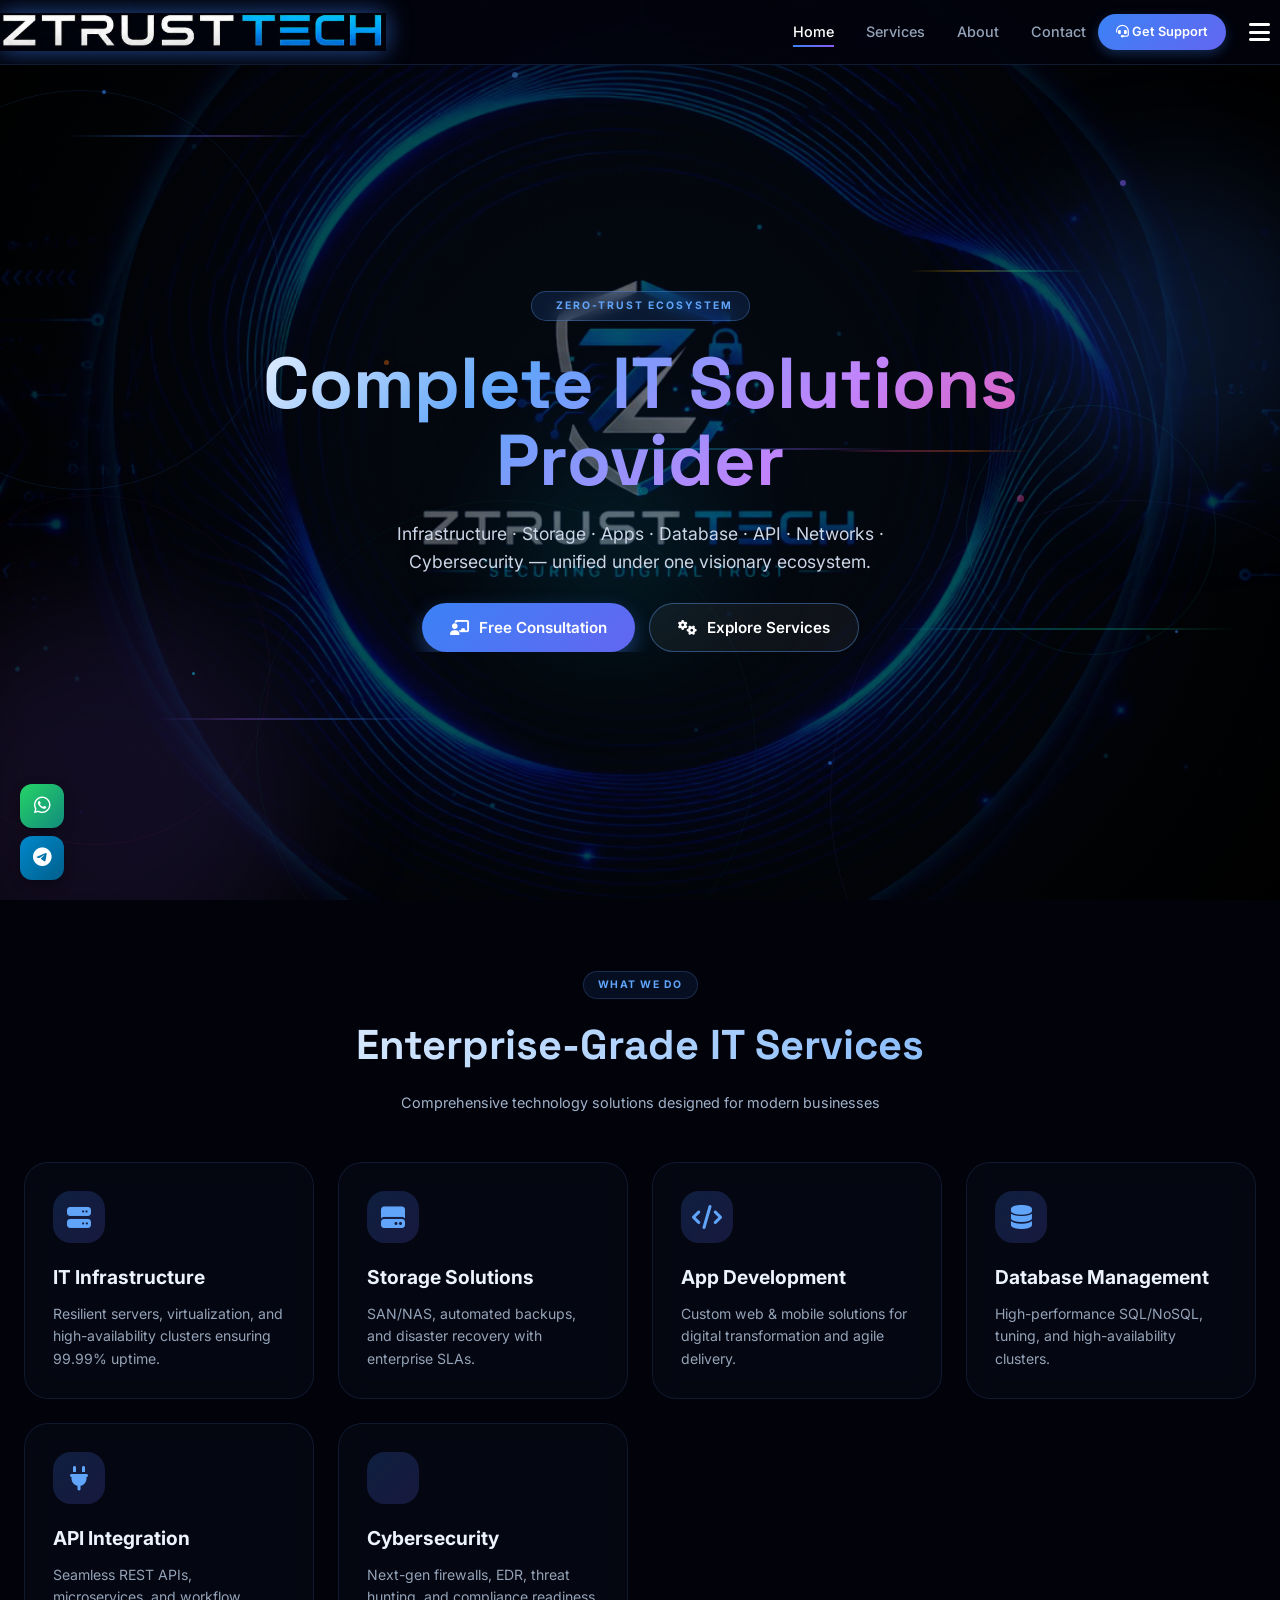
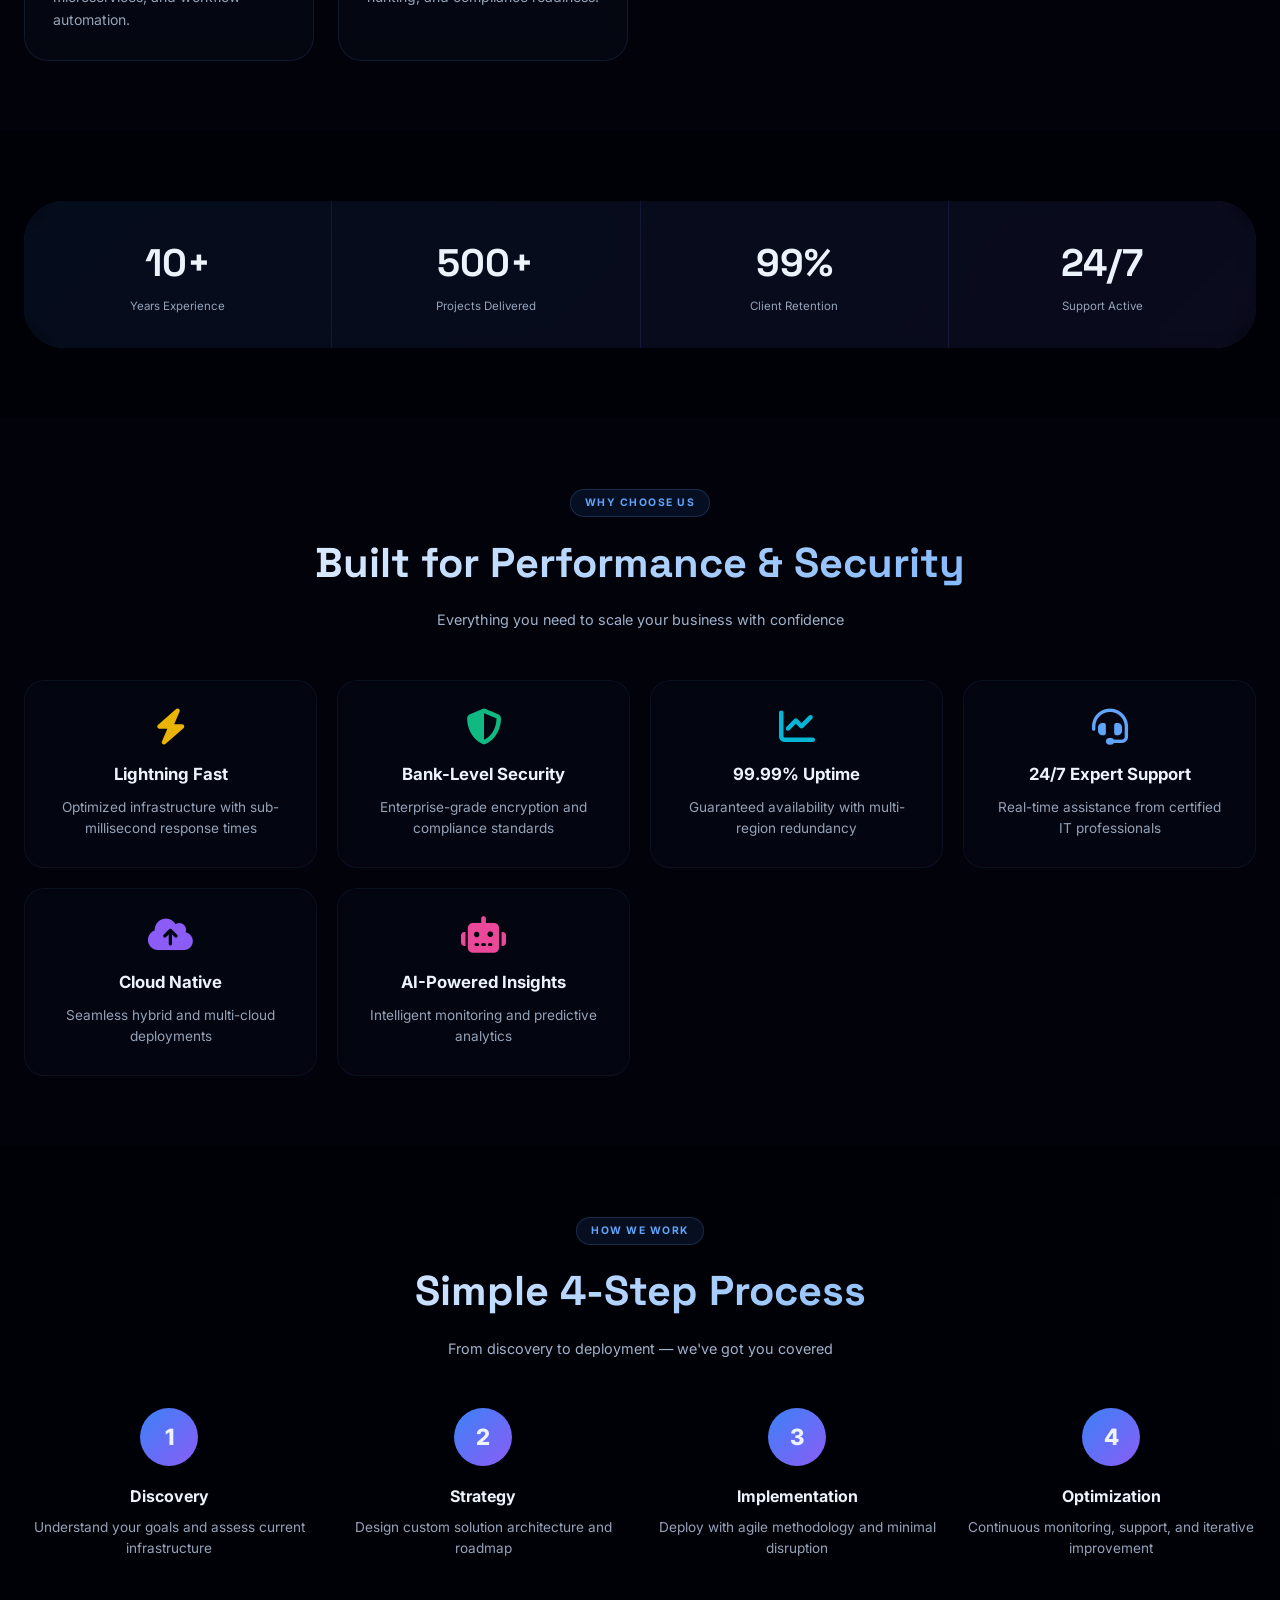
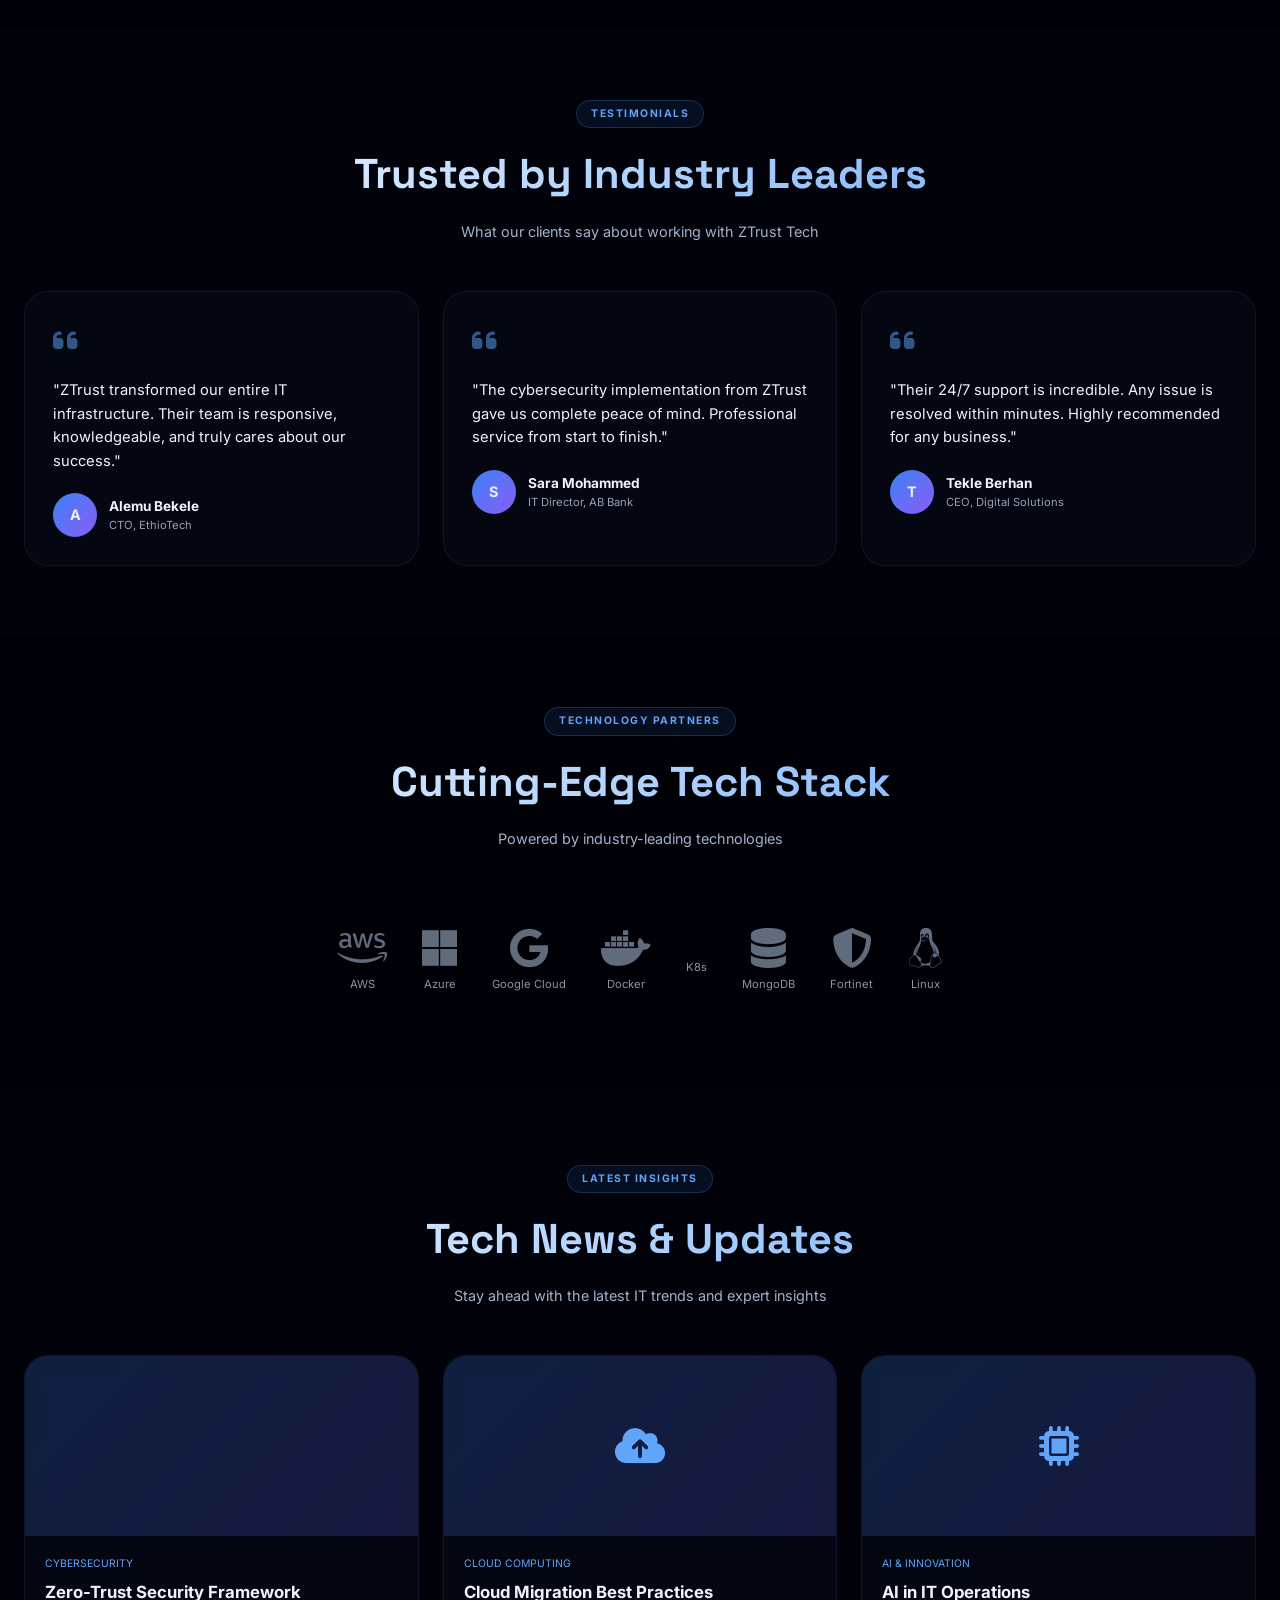
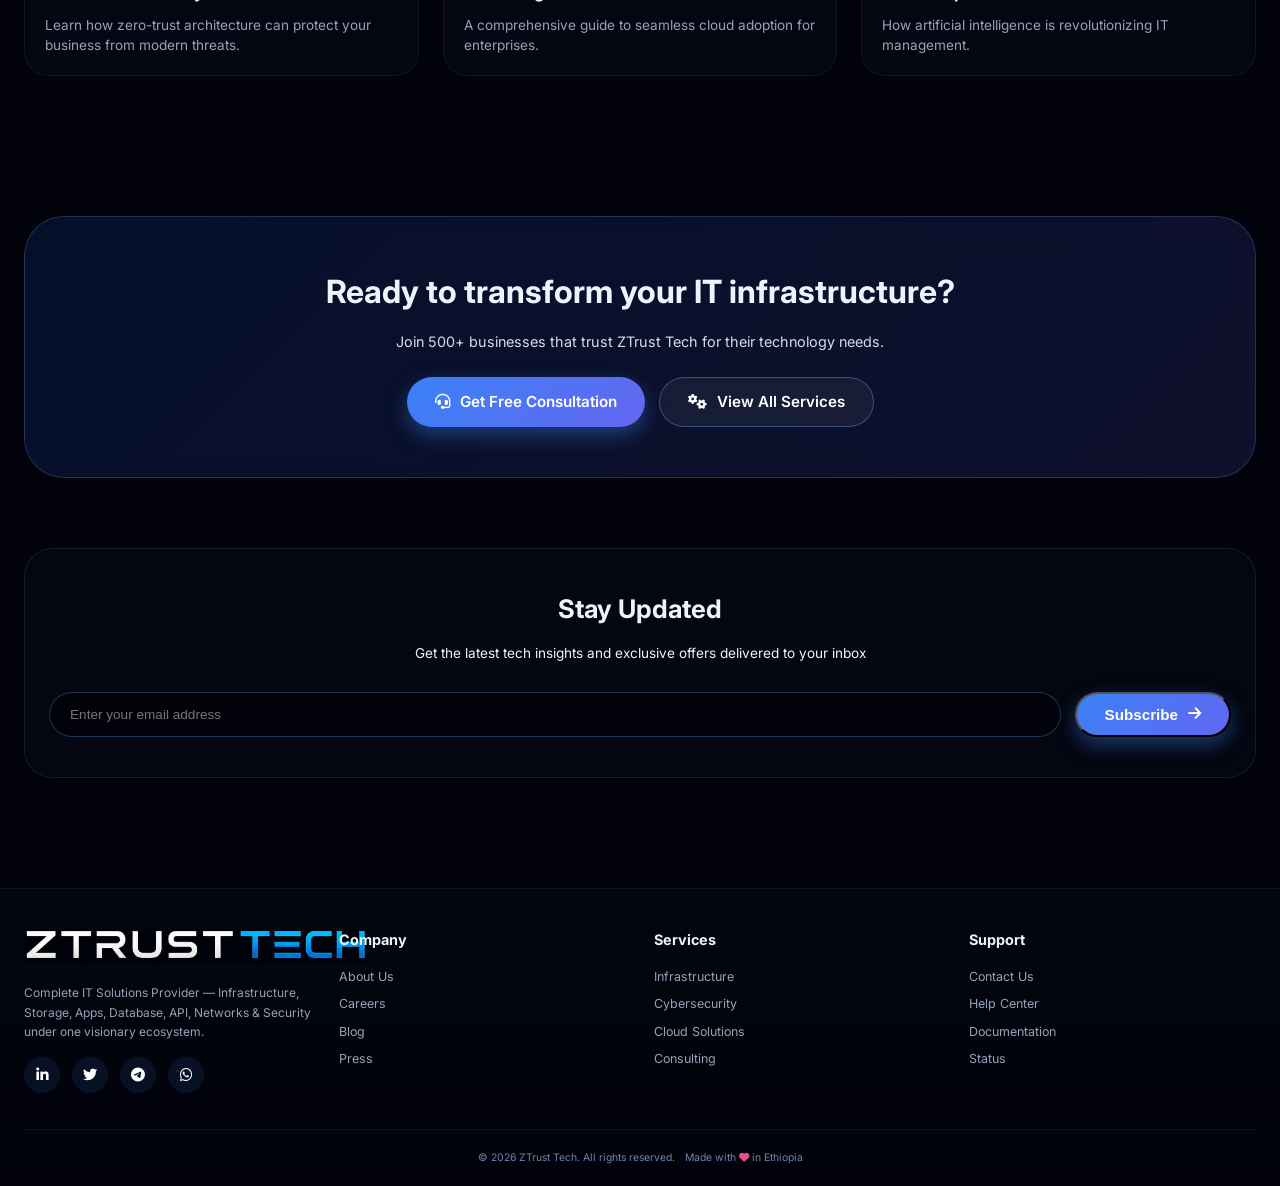
==== commit 180f5bd2: "Update index.html" ====
--- a/index.html
+++ b/index.html
@@ -5,8 +5,8 @@
   <meta name="viewport" content="width=device-width, initial-scale=1.0, maximum-scale=5.0, viewport-fit=cover" />
   <title>ZTrust Tech | Elite IT Solutions Hub</title>
 
-  <link rel="icon" type="image/png" href="#" />
-  <link rel="shortcut icon" href="#" />
+  <link rel="icon" type="image/png" href="ICON Final 1 (1).png" />
+  <link rel="shortcut icon" href="ICON Final 1 (1).png" />
 
   <link href="https://fonts.googleapis.com/css2?family=Inter:wght@300;400;500;600;700;800;900&family=Space+Grotesk:wght@400;500;600;700;800&display=swap" rel="stylesheet">
   <link rel="stylesheet" href="https://cdnjs.cloudflare.com/ajax/libs/font-awesome/6.5.0/css/all.min.css"/>
@@ -32,83 +32,183 @@
       --yellow: #eab308;
     }
 
-    html { scroll-behavior: smooth; }
+    html { scroll-behavior: smooth; overflow-x: hidden; width: 100%; }
     body {
       font-family: 'Inter', sans-serif;
       color: var(--text);
       background: #01020a;
       overflow-x: hidden;
       line-height: 1.55;
-      -webkit-font-smoothing: antialiased;
-    }
-
-    /* ================= SIMPLE IT BACKGROUND ================= */
+      width: 100%;
+      max-width: 100vw;
+    }
+
+    /* BACKGROUND IMAGE - KEPT ORIGINAL */
     body::before {
       content: "";
       position: fixed;
       inset: 0;
-      background: 
-        radial-gradient(ellipse at 20% 50%, rgba(59, 130, 246, 0.08) 0%, transparent 50%),
-        radial-gradient(ellipse at 80% 50%, rgba(139, 92, 246, 0.06) 0%, transparent 50%),
-        radial-gradient(ellipse at 50% 100%, rgba(6, 182, 212, 0.04) 0%, transparent 40%),
-        linear-gradient(180deg, #01020a 0%, #050a1a 50%, #01020a 100%);
+      background: url('Background.JPG') center/cover no-repeat fixed;
+      filter: brightness(0.45) contrast(1.15);
       z-index: -3;
       pointer-events: none;
     }
 
-    /* Simple grid pattern - IT inspired */
+    /* Animated Gradient Overlay - KEPT ORIGINAL */
     body::after {
       content: "";
       position: fixed;
       inset: 0;
-      background-image: 
-        linear-gradient(rgba(59, 130, 246, 0.03) 1px, transparent 1px),
-        linear-gradient(90deg, rgba(59, 130, 246, 0.03) 1px, transparent 1px);
-      background-size: 60px 60px;
+      background: radial-gradient(circle at 50% 50%, rgba(59,130,246,0.08), rgba(0,0,0,0.65));
       z-index: -2;
       pointer-events: none;
-      mask-image: radial-gradient(ellipse at center, black 30%, transparent 80%);
-      -webkit-mask-image: radial-gradient(ellipse at center, black 30%, transparent 80%);
-    }
-
-    /* Subtle floating orbs - IT themed */
-    .tech-orb {
+    }
+
+    /* ===== ENHANCED ANIMATED BACKGROUND ELEMENTS ===== */
+    .tech-bg {
       position: fixed;
-      border-radius: 50%;
-      filter: blur(80px);
-      opacity: 0.15;
+      inset: 0;
       z-index: -1;
       pointer-events: none;
-      animation: orbFloat 20s ease-in-out infinite alternate;
-    }
-    .tech-orb-1 { 
-      width: 500px; 
-      height: 500px; 
-      top: -10%; 
-      right: -10%; 
-      background: radial-gradient(circle, rgba(59, 130, 246, 0.4), transparent); 
-    }
-    .tech-orb-2 { 
-      width: 400px; 
-      height: 400px; 
-      bottom: -10%; 
-      left: -10%; 
-      background: radial-gradient(circle, rgba(139, 92, 246, 0.3), transparent); 
-      animation-delay: 5s;
-    }
-    .tech-orb-3 { 
-      width: 300px; 
-      height: 300px; 
-      top: 50%; 
-      left: 50%; 
-      transform: translate(-50%, -50%);
-      background: radial-gradient(circle, rgba(6, 182, 212, 0.2), transparent); 
-      animation-delay: 10s;
-    }
-
-    @keyframes orbFloat {
-      0% { transform: translate(0, 0) scale(1); }
-      100% { transform: translate(30px, -20px) scale(1.1); }
+      overflow: hidden;
+    }
+
+    /* Floating particles - enhanced */
+    .particle {
+      position: absolute;
+      border-radius: 50%;
+      animation: floatParticle linear infinite;
+    }
+    .particle-1 { width: 4px; height: 4px; top: 10%; left: 8%; background: rgba(59,130,246,0.6); animation-duration: 14s; box-shadow: 0 0 10px rgba(59,130,246,0.3); }
+    .particle-2 { width: 6px; height: 6px; top: 20%; right: 12%; background: rgba(139,92,246,0.5); animation-duration: 18s; box-shadow: 0 0 15px rgba(139,92,246,0.3); animation-delay: 1s; }
+    .particle-3 { width: 3px; height: 3px; bottom: 25%; left: 15%; background: rgba(6,182,212,0.6); animation-duration: 12s; box-shadow: 0 0 8px rgba(6,182,212,0.3); }
+    .particle-4 { width: 7px; height: 7px; top: 55%; right: 20%; background: rgba(236,72,153,0.4); animation-duration: 20s; box-shadow: 0 0 18px rgba(236,72,153,0.2); animation-delay: 2s; }
+    .particle-5 { width: 4px; height: 4px; bottom: 15%; right: 35%; background: rgba(59,130,246,0.5); animation-duration: 16s; box-shadow: 0 0 10px rgba(59,130,246,0.3); }
+    .particle-6 { width: 5px; height: 5px; top: 40%; left: 30%; background: rgba(249,115,22,0.4); animation-duration: 13s; box-shadow: 0 0 12px rgba(249,115,22,0.2); animation-delay: 0.5s; }
+    .particle-7 { width: 8px; height: 8px; bottom: 45%; left: 50%; background: rgba(16,185,129,0.3); animation-duration: 22s; box-shadow: 0 0 20px rgba(16,185,129,0.2); animation-delay: 3s; }
+    .particle-8 { width: 3px; height: 3px; top: 70%; right: 8%; background: rgba(59,130,246,0.5); animation-duration: 11s; box-shadow: 0 0 8px rgba(59,130,246,0.3); }
+    .particle-9 { width: 6px; height: 6px; top: 8%; left: 40%; background: rgba(96,165,250,0.4); animation-duration: 19s; box-shadow: 0 0 14px rgba(96,165,250,0.3); animation-delay: 1.5s; }
+    .particle-10 { width: 4px; height: 4px; bottom: 60%; right: 50%; background: rgba(139,92,246,0.4); animation-duration: 15s; box-shadow: 0 0 10px rgba(139,92,246,0.2); }
+
+    @keyframes floatParticle {
+      0% { transform: translateY(0) translateX(0) scale(1); opacity: 0; }
+      15% { opacity: 0.8; }
+      85% { opacity: 0.8; }
+      100% { transform: translateY(-180px) translateX(80px) scale(1.3); opacity: 0; }
+    }
+
+    /* Energy lines - enhanced */
+    .energy-line {
+      position: absolute;
+      height: 2px;
+      border-radius: 2px;
+      animation: energyFlow linear infinite;
+      opacity: 0.3;
+    }
+    .energy-line-1 { width: 250px; top: 15%; left: 5%; background: linear-gradient(90deg, transparent, var(--blue), var(--purple), transparent); animation-duration: 6s; animation-delay: 0s; }
+    .energy-line-2 { width: 350px; bottom: 30%; right: 3%; background: linear-gradient(90deg, transparent, var(--cyan), var(--emerald), transparent); animation-duration: 8s; animation-delay: 1.5s; }
+    .energy-line-3 { width: 200px; top: 50%; left: 65%; background: linear-gradient(90deg, transparent, var(--pink), var(--orange), transparent); animation-duration: 5s; animation-delay: 0.8s; }
+    .energy-line-4 { width: 280px; bottom: 20%; left: 12%; background: linear-gradient(90deg, transparent, var(--purple), var(--blue), transparent); animation-duration: 7s; animation-delay: 2s; }
+    .energy-line-5 { width: 180px; top: 30%; right: 15%; background: linear-gradient(90deg, transparent, var(--yellow), var(--emerald), transparent); animation-duration: 5.5s; animation-delay: 1s; }
+    .energy-line-6 { width: 300px; bottom: 50%; right: 30%; background: linear-gradient(90deg, transparent, var(--cyan), var(--purple), transparent); animation-duration: 9s; animation-delay: 2.5s; }
+
+    @keyframes energyFlow {
+      0% { transform: translateX(-100%) scaleX(0.3); opacity: 0; }
+      10% { opacity: 0.6; }
+      90% { opacity: 0.6; }
+      100% { transform: translateX(120vw) scaleX(0.8); opacity: 0; }
+    }
+
+    /* Data streams - enhanced */
+    .data-stream {
+      position: absolute;
+      width: 2px;
+      animation: streamFall linear infinite;
+      opacity: 0.5;
+    }
+    .stream-1 { left: 10%; top: -100px; height: 150px; background: linear-gradient(180deg, var(--cyan), transparent); animation-duration: 3s; box-shadow: 0 0 15px rgba(6,182,212,0.3); }
+    .stream-2 { left: 25%; top: -100px; height: 100px; background: linear-gradient(180deg, var(--purple), transparent); animation-duration: 3.5s; animation-delay: 1s; box-shadow: 0 0 12px rgba(139,92,246,0.3); }
+    .stream-3 { left: 50%; top: -100px; height: 130px; background: linear-gradient(180deg, var(--blue2), transparent); animation-duration: 2.8s; animation-delay: 0.5s; box-shadow: 0 0 15px rgba(96,165,250,0.3); }
+    .stream-4 { left: 70%; top: -100px; height: 110px; background: linear-gradient(180deg, var(--pink), transparent); animation-duration: 3.2s; animation-delay: 1.8s; box-shadow: 0 0 12px rgba(236,72,153,0.2); }
+    .stream-5 { left: 85%; top: -100px; height: 90px; background: linear-gradient(180deg, var(--cyan), transparent); animation-duration: 2.5s; animation-delay: 2.5s; box-shadow: 0 0 10px rgba(6,182,212,0.3); }
+    .stream-6 { left: 38%; top: -100px; height: 140px; background: linear-gradient(180deg, var(--emerald), transparent); animation-duration: 4s; animation-delay: 0.3s; box-shadow: 0 0 12px rgba(16,185,129,0.2); }
+    .stream-7 { left: 60%; top: -100px; height: 120px; background: linear-gradient(180deg, var(--orange), transparent); animation-duration: 3.8s; animation-delay: 1.2s; box-shadow: 0 0 10px rgba(249,115,22,0.2); }
+
+    @keyframes streamFall {
+      0% { top: -120px; opacity: 0; transform: scaleY(0.5); }
+      15% { opacity: 0.8; transform: scaleY(1); }
+      85% { opacity: 0.8; }
+      100% { top: 110%; opacity: 0; transform: scaleY(0.8); }
+    }
+
+    /* Rotating geometric rings - enhanced */
+    .geo-ring {
+      position: absolute;
+      border-radius: 50%;
+      border: 1px solid rgba(59,130,246,0.08);
+      animation: ringSpin linear infinite;
+    }
+    .ring-1 { width: 400px; height: 400px; top: 10%; left: -120px; animation-duration: 30s; border-color: rgba(59,130,246,0.12); }
+    .ring-2 { width: 600px; height: 600px; bottom: -200px; right: -150px; animation-duration: 40s; border-color: rgba(139,92,246,0.08); }
+    .ring-3 { width: 250px; height: 250px; top: 45%; right: 5%; animation-duration: 22s; border-color: rgba(6,182,212,0.10); }
+    .ring-4 { width: 350px; height: 350px; top: 55%; left: -80px; animation-duration: 35s; border-color: rgba(236,72,153,0.06); animation-direction: reverse; }
+    .ring-5 { width: 500px; height: 500px; bottom: -100px; left: 20%; animation-duration: 50s; border-color: rgba(16,185,129,0.06); }
+
+    /* Glowing pulse orbs - enhanced */
+    .pulse-orb {
+      position: absolute;
+      border-radius: 50%;
+      animation: pulseOrb 6s ease-in-out infinite;
+      filter: blur(60px);
+    }
+    .pulse-orb-1 { width: 300px; height: 300px; top: 20%; right: -50px; background: rgba(59,130,246,0.15); animation-delay: 0s; }
+    .pulse-orb-2 { width: 400px; height: 400px; bottom: -100px; left: -100px; background: rgba(139,92,246,0.12); animation-delay: 2s; }
+    .pulse-orb-3 { width: 200px; height: 200px; top: 50%; left: 40%; background: rgba(6,182,212,0.10); animation-delay: 4s; }
+
+    @keyframes pulseOrb {
+      0%, 100% { transform: scale(1) translate(0, 0); opacity: 0.4; }
+      33% { transform: scale(1.2) translate(20px, -30px); opacity: 0.7; }
+      66% { transform: scale(0.8) translate(-20px, 30px); opacity: 0.3; }
+    }
+
+    @keyframes ringSpin {
+      100% { transform: rotate(360deg); }
+    }
+
+    /* Digital rain dots - enhanced */
+    .rain-dot {
+      position: absolute;
+      width: 3px;
+      height: 3px;
+      border-radius: 50%;
+      animation: rainDot linear infinite;
+      opacity: 0;
+    }
+    .dot-1 { left: 12%; animation-duration: 4s; animation-delay: 0s; background: var(--blue); box-shadow: 0 0 8px var(--blue); }
+    .dot-2 { left: 18%; animation-duration: 5s; animation-delay: 0.5s; background: var(--purple); box-shadow: 0 0 8px var(--purple); }
+    .dot-3 { left: 30%; animation-duration: 3.5s; animation-delay: 1s; background: var(--cyan); box-shadow: 0 0 8px var(--cyan); }
+    .dot-4 { left: 45%; animation-duration: 6s; animation-delay: 0.3s; background: var(--pink); box-shadow: 0 0 8px var(--pink); }
+    .dot-5 { left: 55%; animation-duration: 4.5s; animation-delay: 1.5s; background: var(--blue2); box-shadow: 0 0 8px var(--blue2); }
+    .dot-6 { left: 65%; animation-duration: 5.5s; animation-delay: 0.8s; background: var(--emerald); box-shadow: 0 0 8px var(--emerald); }
+    .dot-7 { left: 78%; animation-duration: 3.8s; animation-delay: 2s; background: var(--orange); box-shadow: 0 0 8px var(--orange); }
+    .dot-8 { left: 88%; animation-duration: 4.2s; animation-delay: 1.2s; background: var(--purple); box-shadow: 0 0 8px var(--purple); }
+    .dot-9 { left: 42%; animation-duration: 5.8s; animation-delay: 0.6s; background: var(--cyan); box-shadow: 0 0 8px var(--cyan); }
+    .dot-10 { left: 72%; animation-duration: 4.8s; animation-delay: 1.8s; background: var(--blue); box-shadow: 0 0 8px var(--blue); }
+
+    @keyframes rainDot {
+      0% { top: -10px; opacity: 0; transform: scale(0); }
+      15% { opacity: 0.9; transform: scale(1.5); }
+      85% { opacity: 0.9; }
+      100% { top: 110%; opacity: 0; transform: scale(0.5); }
+    }
+
+    .noise {
+      position: fixed;
+      inset: 0;
+      z-index: -1;
+      pointer-events: none;
+      opacity: 0.02;
+      background-image: url("data:image/svg+xml,%3Csvg xmlns='http://www.w3.org/2000/svg' width='200' height='200' viewBox='0 0 200 200'%3E%3Cg fill='white' fill-opacity='1'%3E%3Ccircle cx='10' cy='10' r='1'/%3E%3Ccircle cx='50' cy='30' r='1'/%3E%3Ccircle cx='90' cy='60' r='1'/%3E%3Ccircle cx='140' cy='25' r='1'/%3E%3Ccircle cx='170' cy='100' r='1'/%3E%3Ccircle cx='130' cy='150' r='1'/%3E%3Ccircle cx='60' cy='140' r='1'/%3E%3Ccircle cx='20' cy='170' r='1'/%3E%3C/g%3E%3C/svg%3E");
     }
 
     .container {
@@ -117,17 +217,20 @@
       padding: 0 24px;
       position: relative;
       z-index: 2;
-    }
-
-    /* NAVIGATION - fully mobile ready */
+      width: 100%;
+      overflow: hidden;
+    }
+
+    /* NAVIGATION - FIXED HAMBURGER */
     .nav {
       position: fixed;
       top: 0;
       left: 0;
       width: 100%;
       z-index: 1000;
-      background: rgba(2, 3, 12, 0.75);
+      background: rgba(2, 3, 12, 0.85);
       backdrop-filter: blur(20px);
+      -webkit-backdrop-filter: blur(20px);
       border-bottom: 1px solid rgba(96, 165, 250, 0.15);
       transition: 0.3s;
     }
@@ -140,34 +243,30 @@
       justify-content: space-between;
       align-items: center;
       gap: 12px;
-      padding: 12px 0;
-      flex-wrap: wrap;
+      padding: 10px 0;
+      min-height: 64px;
+      width: 100%;
     }
     .logo-word-img {
-      height: 40px;
+      height: 38px;
       width: auto;
       filter: drop-shadow(0 0 12px rgba(59,130,246,0.6));
       transition: 0.3s;
+      flex-shrink: 0;
     }
     .logo-word-img:hover { filter: drop-shadow(0 0 20px rgba(59,130,246,0.9)); }
-    .nav-right-group {
-      display: flex;
-      align-items: center;
-      gap: 14px;
-    }
     .links {
       display: flex;
-      gap: 1.8rem;
+      gap: 2rem;
       align-items: center;
     }
     .links a {
       text-decoration: none;
-      color: var(--muted);
+      color: #94a3b8;
       font-weight: 500;
       font-size: 0.9rem;
       transition: 0.2s;
       position: relative;
-      white-space: nowrap;
     }
     .links a::after {
       content: "";
@@ -186,7 +285,7 @@
       color: #fff;
       font-weight: 600;
       font-size: 0.8rem;
-      padding: 6px 18px;
+      padding: 8px 18px;
       border-radius: 40px;
       background: linear-gradient(135deg, var(--blue), var(--indigo));
       box-shadow: 0 4px 12px rgba(59,130,246,0.3);
@@ -199,144 +298,95 @@
       background: none;
       border: none;
       color: #fff;
-      font-size: 1.6rem;
+      font-size: 1.5rem;
       cursor: pointer;
-      padding: 8px 10px;
-      border-radius: 8px;
-      transition: 0.3s;
+      padding: 6px;
+      z-index: 1002;
       line-height: 1;
-    }
-    .menu-toggle:hover {
-      background: rgba(255,255,255,0.05);
-    }
-
-    .nav-overlay {
-      display: none;
-      position: fixed;
-      top: 0;
-      left: 0;
-      width: 100%;
-      height: 100%;
-      background: rgba(0,0,0,0.6);
-      z-index: 999;
-    }
-    .nav-overlay.active {
-      display: block;
-    }
-
-    @media (max-width: 820px) {
-      .menu-toggle {
-        display: block !important;
-      }
-      .links {
-        position: fixed;
-        top: 0;
-        left: -100%;
-        width: 75%;
-        max-width: 280px;
-        height: 100vh;
-        background: rgba(2,5,18,0.98);
-        backdrop-filter: blur(28px);
-        flex-direction: column;
-        gap: 0.5rem;
-        padding: 90px 2rem 2rem;
-        transition: left 0.35s cubic-bezier(0.22, 1, 0.36, 1);
-        z-index: 1001;
-        align-items: stretch;
-        border-right: 1px solid rgba(96,165,250,0.1);
-        overflow-y: auto;
-        box-shadow: 4px 0 30px rgba(0,0,0,0.5);
-      }
-      .links.active { left: 0; }
-      .links a {
-        font-size: 1.1rem;
-        padding: 14px 16px;
-        border-bottom: 1px solid rgba(96,165,250,0.06);
-        color: #cbd5e1;
-        border-radius: 8px;
-        transition: 0.25s;
-        display: block;
-        width: 100%;
-      }
-      .links a::after { display: none; }
-      .links a:hover, .links a.active {
-        color: white;
-        background: rgba(59,130,246,0.08);
-        padding-left: 20px;
-      }
-      .nav-cta { font-size: 0.75rem; padding: 5px 14px; }
-      .nav-overlay.active { display: block; }
-    }
-
-    @media (max-width: 480px) {
-      .links { width: 85%; max-width: 280px; padding: 80px 1.5rem 1.5rem; }
-      .links a { font-size: 1rem; padding: 12px 14px; }
-      .menu-toggle { font-size: 1.6rem; padding: 6px 8px; }
-    }
-
-    /* HERO */
+      width: 42px;
+      height: 42px;
+      display: flex;
+      align-items: center;
+      justify-content: center;
+      flex-shrink: 0;
+    }
+    .nav-right-group {
+      display: flex;
+      align-items: center;
+      gap: 12px;
+      flex-shrink: 0;
+    }
+
+    /* HERO SECTION */
     .hero {
       min-height: 100vh;
       display: flex;
       align-items: center;
       justify-content: center;
       position: relative;
-      padding: 120px 0 80px;
+      padding: 100px 0 60px;
+      width: 100%;
     }
     .hero-content {
       text-align: center;
       max-width: 900px;
       margin: 0 auto;
+      width: 100%;
+      padding: 0 10px;
     }
     .hero-badge {
       display: inline-flex;
       align-items: center;
       gap: 8px;
-      padding: 6px 18px;
+      padding: 6px 16px;
       border-radius: 999px;
       background: rgba(59,130,246,0.15);
       border: 1px solid rgba(96,165,250,0.3);
       backdrop-filter: blur(8px);
       color: var(--blue2);
-      font-size: 0.7rem;
+      font-size: 0.65rem;
       font-weight: 700;
       text-transform: uppercase;
       letter-spacing: 2px;
-      margin-bottom: 28px;
+      margin-bottom: 24px;
       animation: glowPulse 2s infinite;
+      flex-wrap: wrap;
+      justify-content: center;
     }
     @keyframes glowPulse {
       0%, 100% { box-shadow: 0 0 5px rgba(59,130,246,0.3); }
-      50% { box-shadow: 0 0 20px rgba(59,130,246,0.6); }
+      50% { box-shadow: 0 0 25px rgba(59,130,246,0.7); }
     }
     .hero-title {
       font-family: 'Space Grotesk', sans-serif;
-      font-size: clamp(2.2rem, 6vw, 5rem);
+      font-size: clamp(2.2rem, 6vw, 4.5rem);
       font-weight: 900;
-      line-height: 1.1;
+      line-height: 1.08;
       background: linear-gradient(135deg, #FFFFFF, #60a5fa, #c084fc, #ec4899);
       -webkit-background-clip: text;
       background-clip: text;
       color: transparent;
-      margin-bottom: 24px;
+      margin-bottom: 20px;
       animation: titleGlow 3s infinite;
+      word-wrap: break-word;
     }
     @keyframes titleGlow {
       0%, 100% { text-shadow: 0 0 20px rgba(59,130,246,0.3); }
-      50% { text-shadow: 0 0 40px rgba(59,130,246,0.5); }
+      50% { text-shadow: 0 0 50px rgba(59,130,246,0.6); }
     }
     .hero-desc {
-      font-size: 1.05rem;
+      font-size: clamp(0.95rem, 1.5vw, 1.1rem);
       color: #cbd5e6;
       max-width: 600px;
-      margin: 0 auto 32px;
+      margin: 0 auto 28px;
       padding: 0 10px;
     }
     .hero-buttons {
       display: flex;
-      gap: 16px;
+      gap: 14px;
       justify-content: center;
       flex-wrap: wrap;
+      width: 100%;
     }
     .btn {
       display: inline-flex;
@@ -347,7 +397,8 @@
       font-weight: 600;
       text-decoration: none;
       transition: all 0.3s;
-      font-size: 0.9rem;
+      font-size: clamp(0.85rem, 1.2vw, 0.95rem);
+      white-space: nowrap;
     }
     .btn-primary {
       background: linear-gradient(135deg, var(--blue), var(--indigo));
@@ -362,11 +413,13 @@
     }
     .btn-outline:hover { background: rgba(59,130,246,0.2); transform: translateY(-3px); }
 
-    .section { padding: 60px 0; }
+    /* Section Styles */
+    .section { padding: 70px 0; width: 100%; }
     .section-dark { background: rgba(0,0,0,0.3); }
     .section-header {
       text-align: center;
-      margin-bottom: 40px;
+      margin-bottom: 48px;
+      padding: 0 10px;
     }
     .section-badge {
       display: inline-block;
@@ -375,26 +428,29 @@
       background: rgba(59,130,246,0.1);
       border: 1px solid rgba(96,165,250,0.2);
       color: var(--blue2);
-      font-size: 0.7rem;
+      font-size: 0.65rem;
       font-weight: 700;
       text-transform: uppercase;
       letter-spacing: 1.5px;
-      margin-bottom: 16px;
+      margin-bottom: 14px;
     }
     .section-title {
       font-family: 'Space Grotesk', sans-serif;
-      font-size: clamp(1.8rem, 4vw, 2.8rem);
+      font-size: clamp(1.6rem, 3.5vw, 2.6rem);
       font-weight: 800;
       background: linear-gradient(135deg, #fff, var(--blue2));
       -webkit-background-clip: text;
       background-clip: text;
       color: transparent;
-      margin-bottom: 16px;
+      margin-bottom: 14px;
+      word-wrap: break-word;
     }
     .section-sub {
       color: var(--muted);
       max-width: 600px;
       margin: 0 auto;
+      font-size: clamp(0.9rem, 1.1vw, 1rem);
+      padding: 0 10px;
     }
 
     /* Services Grid */
@@ -402,12 +458,13 @@
       display: grid;
       grid-template-columns: repeat(auto-fit, minmax(280px, 1fr));
       gap: 24px;
+      width: 100%;
     }
     .service-card {
       background: rgba(8,12,25,0.5);
       backdrop-filter: blur(12px);
-      border-radius: 28px;
-      padding: 28px 24px;
+      border-radius: 24px;
+      padding: 28px;
       border: 1px solid rgba(96,165,250,0.12);
       transition: all 0.4s;
       position: relative;
@@ -425,52 +482,57 @@
     }
     .service-card:hover::before { left: 100%; }
     .service-card:hover {
-      transform: translateY(-6px);
+      transform: translateY(-8px);
       border-color: rgba(96,165,250,0.4);
+      background: rgba(10,18,36,0.7);
     }
     .service-icon {
-      width: 54px;
-      height: 54px;
+      width: 52px;
+      height: 52px;
       background: linear-gradient(135deg, rgba(59,130,246,0.2), rgba(99,102,241,0.2));
-      border-radius: 20px;
+      border-radius: 18px;
       display: flex;
       align-items: center;
       justify-content: center;
       margin-bottom: 20px;
     }
-    .service-icon i { font-size: 26px; color: var(--blue2); }
+    .service-icon i { font-size: 24px; color: var(--blue2); }
     .service-card h3 { font-size: 1.2rem; margin-bottom: 10px; }
-    .service-card p { color: #94a3b8; font-size: 0.9rem; line-height: 1.6; }
-
-    /* Stats */
+    .service-card p { color: #94a3b8; font-size: 0.88rem; line-height: 1.6; }
+
+    /* Stats Grid */
     .stats-grid {
       display: grid;
       grid-template-columns: repeat(4, 1fr);
       gap: 1px;
       background: linear-gradient(135deg, rgba(59,130,246,0.2), rgba(139,92,246,0.2));
-      border-radius: 48px;
+      border-radius: 40px;
       overflow: hidden;
+      width: 100%;
     }
     .stat-card {
       padding: 32px 16px;
       text-align: center;
       background: rgba(4,8,18,0.7);
       backdrop-filter: blur(8px);
-    }
-    .stat-number { font-size: 2.2rem; font-weight: 800; font-family: 'Space Grotesk', monospace; }
-    .stat-label { font-size: 0.8rem; color: #94a3b8; margin-top: 6px; }
-
-    /* Features */
+      transition: 0.3s;
+    }
+    .stat-card:hover { background: rgba(4,8,18,0.9); }
+    .stat-number { font-size: clamp(2rem, 3vw, 2.5rem); font-weight: 800; font-family: 'Space Grotesk', monospace; }
+    .stat-label { font-size: clamp(0.7rem, 0.9vw, 0.8rem); color: #94a3b8; margin-top: 6px; }
+
+    /* Features Grid */
     .features-grid {
       display: grid;
-      grid-template-columns: repeat(auto-fit, minmax(240px, 1fr));
+      grid-template-columns: repeat(auto-fit, minmax(260px, 1fr));
       gap: 20px;
+      width: 100%;
     }
     .feature-item {
       background: rgba(8,12,25,0.4);
       backdrop-filter: blur(8px);
-      border-radius: 24px;
-      padding: 28px 20px;
+      border-radius: 20px;
+      padding: 28px;
       text-align: center;
       border: 1px solid rgba(96,165,250,0.08);
       transition: 0.3s;
@@ -478,48 +540,53 @@
     .feature-item:hover { transform: translateY(-5px); border-color: rgba(96,165,250,0.2); }
     .feature-item i { font-size: 36px; margin-bottom: 16px; transition: 0.3s; }
     .feature-item:hover i { transform: scale(1.1); }
-    .feature-item h4 { margin-bottom: 10px; font-size: 1.1rem; }
+    .feature-item h4 { margin-bottom: 10px; font-size: 1.05rem; }
     .feature-item p { color: #94a3b8; font-size: 0.85rem; }
 
-    /* Process */
+    /* Process Timeline */
     .process-timeline {
       display: grid;
       grid-template-columns: repeat(auto-fit, minmax(180px, 1fr));
       gap: 24px;
-      margin-top: 30px;
-    }
-    .process-step { text-align: center; }
+      margin-top: 36px;
+      width: 100%;
+    }
+    .process-step { text-align: center; position: relative; }
     .step-number {
-      width: 60px;
-      height: 60px;
+      width: 58px;
+      height: 58px;
       background: linear-gradient(135deg, var(--blue), var(--purple));
-      border-radius: 60px;
+      border-radius: 58px;
       display: flex;
       align-items: center;
       justify-content: center;
-      font-size: 1.5rem;
+      font-size: 1.4rem;
       font-weight: 800;
-      margin: 0 auto 16px;
+      margin: 0 auto 18px;
       transition: 0.3s;
     }
     .process-step:hover .step-number { transform: scale(1.1); box-shadow: 0 0 25px rgba(59,130,246,0.5); }
     .process-step h4 { margin-bottom: 8px; font-size: 1rem; }
+    .process-step p { font-size: 0.85rem; color: #94a3b8; }
 
     /* Testimonials */
     .testimonials-grid {
       display: grid;
       grid-template-columns: repeat(auto-fit, minmax(280px, 1fr));
       gap: 24px;
+      width: 100%;
     }
     .testimonial-card {
       background: rgba(8,12,25,0.5);
       backdrop-filter: blur(12px);
-      border-radius: 28px;
-      padding: 28px 24px;
+      border-radius: 24px;
+      padding: 28px;
       border: 1px solid rgba(96,165,250,0.1);
-    }
+      transition: 0.3s;
+    }
+    .testimonial-card:hover { transform: translateY(-5px); border-color: rgba(96,165,250,0.3); }
     .quote-icon { font-size: 28px; color: var(--blue2); opacity: 0.5; margin-bottom: 16px; }
-    .testimonial-text { font-size: 0.9rem; line-height: 1.6; margin-bottom: 20px; }
+    .testimonial-text { font-size: 0.92rem; line-height: 1.6; margin-bottom: 20px; }
     .testimonial-author { display: flex; align-items: center; gap: 12px; }
     .author-avatar {
       width: 44px;
@@ -530,38 +597,41 @@
       align-items: center;
       justify-content: center;
       font-weight: 700;
-    }
-    .author-name { font-weight: 700; font-size: 0.9rem; }
-    .author-title { font-size: 0.75rem; color: #94a3b8; }
+      font-size: 0.9rem;
+    }
+    .author-name { font-weight: 700; font-size: 0.85rem; }
+    .author-title { font-size: 0.7rem; color: #94a3b8; }
 
     /* Tech Stack */
     .tech-stack {
       display: flex;
       flex-wrap: wrap;
       justify-content: center;
-      gap: 30px 40px;
+      gap: 35px;
       padding: 30px 0;
+      width: 100%;
     }
     .tech-item {
       text-align: center;
       opacity: 0.6;
       transition: 0.3s;
     }
-    .tech-item:hover { opacity: 1; transform: translateY(-6px); }
+    .tech-item:hover { opacity: 1; transform: translateY(-8px); }
     .tech-item i { font-size: 40px; color: var(--muted); transition: 0.3s; }
     .tech-item:hover i { color: var(--blue2); text-shadow: 0 0 15px var(--blue2); }
     .tech-item span { display: block; font-size: 0.7rem; margin-top: 6px; }
 
-    /* CTA */
+    /* CTA Section */
     .cta-section {
       background: linear-gradient(135deg, rgba(37,99,235,0.15), rgba(99,102,241,0.15));
       border-radius: 40px;
-      padding: 48px 24px;
+      padding: 50px 32px;
       text-align: center;
       backdrop-filter: blur(20px);
       border: 1px solid rgba(96,165,250,0.25);
       position: relative;
       overflow: hidden;
+      width: 100%;
     }
     .cta-section::before {
       content: '';
@@ -574,23 +644,27 @@
       animation: shimmer 4s infinite;
     }
     @keyframes shimmer { 100% { left: 100%; } }
-    .cta-section h2 { font-size: clamp(1.6rem, 3vw, 2.4rem); margin-bottom: 12px; }
-
-    /* Blog */
+    .cta-section h2 { font-size: clamp(1.5rem, 2.5vw, 2.2rem); margin-bottom: 14px; }
+    .cta-section p { font-size: clamp(0.9rem, 1.1vw, 1rem); }
+
+    /* Blog/Insights */
     .blog-grid {
       display: grid;
       grid-template-columns: repeat(auto-fit, minmax(280px, 1fr));
       gap: 24px;
+      width: 100%;
     }
     .blog-card {
       background: rgba(8,12,25,0.5);
       backdrop-filter: blur(12px);
-      border-radius: 28px;
+      border-radius: 24px;
       overflow: hidden;
       border: 1px solid rgba(96,165,250,0.1);
-    }
+      transition: 0.3s;
+    }
+    .blog-card:hover { transform: translateY(-5px); border-color: rgba(96,165,250,0.3); }
     .blog-image {
-      height: 160px;
+      height: 180px;
       background: linear-gradient(135deg, rgba(59,130,246,0.2), rgba(99,102,241,0.2));
       display: flex;
       align-items: center;
@@ -598,25 +672,29 @@
     }
     .blog-image i { font-size: 40px; color: var(--blue2); }
     .blog-content { padding: 20px; }
-    .blog-category { font-size: 0.7rem; color: var(--blue2); text-transform: uppercase; margin-bottom: 6px; }
-    .blog-card h4 { margin-bottom: 8px; font-size: 1.1rem; }
+    .blog-category { font-size: 0.65rem; color: var(--blue2); text-transform: uppercase; margin-bottom: 6px; }
+    .blog-card h4 { margin-bottom: 10px; font-size: 1.05rem; }
     .blog-card p { color: #94a3b8; font-size: 0.85rem; line-height: 1.5; }
 
     /* Newsletter */
     .newsletter {
       background: rgba(8,12,25,0.5);
       backdrop-filter: blur(12px);
-      border-radius: 32px;
+      border-radius: 28px;
       padding: 40px 24px;
       text-align: center;
       border: 1px solid rgba(96,165,250,0.15);
-    }
+      width: 100%;
+    }
+    .newsletter h3 { font-size: clamp(1.3rem, 2vw, 1.6rem); margin-bottom: 14px; }
+    .newsletter p { font-size: clamp(0.85rem, 1vw, 0.95rem); }
     .newsletter-form {
       display: flex;
       gap: 14px;
       justify-content: center;
       flex-wrap: wrap;
-      margin-top: 24px;
+      margin-top: 28px;
+      width: 100%;
     }
     .newsletter-form input {
       padding: 12px 20px;
@@ -625,231 +703,80 @@
       background: rgba(0,0,0,0.4);
       color: white;
       width: 280px;
-      font-size: 0.9rem;
+      font-size: 0.85rem;
+      flex: 1;
+      min-width: 200px;
+      max-width: 100%;
     }
     .newsletter-form input:focus { outline: none; border-color: var(--blue); }
-
-    /* FOOTER - mobile first */
+    .newsletter-form .btn { flex-shrink: 0; }
+
+    /* Footer */
     .footer {
-      background: linear-gradient(145deg, #040b1a, #00020a);
-      border-top: 1px solid rgba(59, 130, 246, 0.2);
-      padding: 50px 0 24px;
+      background: linear-gradient(180deg, #030610, #01020a);
+      border-top: 1px solid rgba(59,130,246,0.15);
+      padding: 40px 0 20px;
       margin-top: 40px;
-      position: relative;
-      overflow: hidden;
-    }
-    .footer::before {
-      content: '';
-      position: absolute;
-      top: -40%;
-      left: -20%;
-      width: 400px;
-      height: 400px;
-      background: radial-gradient(circle, rgba(59, 130, 246, 0.08), transparent 70%);
-      border-radius: 50%;
-      pointer-events: none;
-      animation: footerGlow 12s infinite alternate ease-in-out;
-    }
-    .footer::after {
-      content: '';
-      position: absolute;
-      bottom: -40%;
-      right: -20%;
-      width: 500px;
-      height: 500px;
-      background: radial-gradient(circle, rgba(139, 92, 246, 0.08), transparent 70%);
-      border-radius: 50%;
-      pointer-events: none;
-      animation: footerGlow 16s infinite alternate-reverse ease-in-out;
-    }
-    @keyframes footerGlow {
-      0% { transform: translate(0, 0) scale(1); opacity: 0.4; }
-      100% { transform: translate(40px, 30px) scale(1.2); opacity: 1; }
+      width: 100%;
     }
     .footer-grid {
       display: grid;
-      grid-template-columns: 1fr 1fr;
-      gap: 32px 24px;
-      margin-bottom: 36px;
-      position: relative;
-      z-index: 2;
-    }
-    .footer-col h4 {
-      font-size: 0.8rem;
-      text-transform: uppercase;
-      letter-spacing: 2px;
-      font-weight: 700;
-      color: var(--blue2);
-      margin-bottom: 18px;
-      position: relative;
-      display: inline-block;
-    }
-    .footer-col h4::after {
-      content: '';
-      position: absolute;
-      left: 0;
-      bottom: -6px;
-      width: 24px;
-      height: 2px;
-      background: linear-gradient(90deg, var(--blue), var(--purple));
-      border-radius: 4px;
-    }
+      grid-template-columns: repeat(auto-fit, minmax(160px, 1fr));
+      gap: 28px;
+      margin-bottom: 28px;
+      width: 100%;
+    }
+    .footer-col h4 { margin-bottom: 16px; font-size: 0.9rem; }
     .footer-col a {
       display: block;
       color: #94a3b8;
       text-decoration: none;
-      font-size: 0.85rem;
-      margin-bottom: 10px;
-      transition: all 0.3s;
-      padding-left: 0;
-    }
-    .footer-col a:hover {
-      color: white;
-      transform: translateX(6px);
-    }
-    .footer-brand p {
-      color: #94a3b8;
-      font-size: 0.85rem;
-      line-height: 1.7;
-      max-width: 320px;
-      margin: 12px 0 20px;
-    }
-    .footer-social {
-      display: flex;
-      gap: 12px;
-      flex-wrap: wrap;
-    }
-    .footer-social a {
-      width: 40px;
-      height: 40px;
-      border-radius: 50%;
-      background: rgba(59, 130, 246, 0.08);
-      border: 1px solid rgba(96, 165, 250, 0.15);
+      font-size: 0.78rem;
+      margin-bottom: 8px;
+      transition: 0.2s;
+    }
+    .footer-col a:hover { color: white; transform: translateX(5px); }
+    .social-links { display: flex; gap: 12px; margin-top: 16px; flex-wrap: wrap; }
+    .social-links a {
+      width: 36px;
+      height: 36px;
+      border-radius: 36px;
+      background: rgba(59,130,246,0.1);
       display: flex;
       align-items: center;
       justify-content: center;
-      color: #cbd5e6;
-      font-size: 1rem;
-      transition: all 0.4s cubic-bezier(0.34, 1.56, 0.64, 1);
+      color: white;
+      transition: 0.3s;
       text-decoration: none;
-      position: relative;
-      overflow: hidden;
-    }
-    .footer-social a::before {
-      content: '';
-      position: absolute;
-      inset: 0;
-      background: linear-gradient(135deg, var(--blue), var(--purple));
-      opacity: 0;
-      transition: 0.4s;
-      border-radius: 50%;
-    }
-    .footer-social a:hover {
-      transform: translateY(-4px) scale(1.06);
-      border-color: transparent;
-      box-shadow: 0 8px 25px rgba(59, 130, 246, 0.3);
-    }
-    .footer-social a:hover::before { opacity: 1; }
-    .footer-social a i { position: relative; z-index: 2; transition: 0.3s; }
-    .footer-social a:hover i { color: white; transform: rotate(360deg) scale(1.1); }
-
-    .footer-newsletter .input-group {
-      display: flex;
-      gap: 6px;
-      max-width: 260px;
-      border-radius: 60px;
-      background: rgba(255,255,255,0.04);
-      border: 1px solid rgba(96, 165, 250, 0.15);
-      padding: 3px;
-      transition: 0.3s;
-      margin-top: 10px;
-    }
-    .footer-newsletter .input-group:focus-within {
-      border-color: var(--blue);
-      box-shadow: 0 0 20px rgba(59, 130, 246, 0.15);
-    }
-    .footer-newsletter input {
-      background: transparent;
-      border: none;
-      padding: 8px 12px;
-      color: white;
-      font-size: 0.8rem;
-      width: 100%;
-      outline: none;
-    }
-    .footer-newsletter input::placeholder {
+      font-size: 0.9rem;
+    }
+    .social-links a:hover { background: var(--blue); transform: translateY(-3px) rotate(360deg); }
+    .footer-bottom {
+      text-align: center;
+      padding-top: 20px;
+      border-top: 1px solid rgba(96,165,250,0.1);
+      font-size: 0.65rem;
       color: #6e85b0;
-      font-size: 0.75rem;
-    }
-    .footer-newsletter button {
-      background: linear-gradient(135deg, var(--blue), var(--indigo));
-      border: none;
-      color: white;
-      padding: 6px 14px;
-      border-radius: 60px;
-      font-weight: 600;
-      font-size: 0.75rem;
-      cursor: pointer;
-      transition: 0.3s;
-      white-space: nowrap;
-    }
-    .footer-newsletter button:hover {
-      transform: scale(1.04);
-      box-shadow: 0 4px 16px rgba(59, 130, 246, 0.4);
-    }
-
-    .footer-bottom {
-      display: flex;
-      flex-direction: column;
-      align-items: center;
-      gap: 12px;
-      padding-top: 24px;
-      border-top: 1px solid rgba(96, 165, 250, 0.08);
-      font-size: 0.7rem;
-      color: #6e85b0;
-      position: relative;
-      z-index: 2;
-      text-align: center;
-    }
-    .footer-bottom .heart {
-      color: var(--pink);
-      display: inline-block;
-      animation: heartBeat 1.8s infinite;
-    }
-    @keyframes heartBeat {
-      0%, 100% { transform: scale(1); }
-      15% { transform: scale(1.2); }
-      30% { transform: scale(1); }
-      45% { transform: scale(1.15); }
-      60% { transform: scale(1); }
-    }
-    .footer-bottom-links {
-      display: flex;
-      gap: 18px;
+      display: flex;
       flex-wrap: wrap;
       justify-content: center;
-    }
-    .footer-bottom-links a {
-      color: #6e85b0;
-      text-decoration: none;
-      transition: 0.2s;
-    }
-    .footer-bottom-links a:hover { color: white; }
+      gap: 10px;
+    }
 
     /* Floating Buttons */
     .floating-btns {
       position: fixed;
       bottom: 20px;
-      left: 16px;
+      left: 20px;
       display: flex;
       flex-direction: column;
-      gap: 10px;
+      gap: 8px;
       z-index: 999;
     }
     .float-btn {
       width: 44px;
       height: 44px;
-      border-radius: 30px;
+      border-radius: 12px;
       display: flex;
       align-items: center;
       justify-content: center;
@@ -861,15 +788,15 @@
       box-shadow: 0 4px 12px rgba(0,0,0,0.3);
     }
     .float-btn.tg { background: linear-gradient(135deg, #0088cc, #005f8c); }
-    .float-btn:hover { transform: scale(1.1); }
+    .float-btn:hover { transform: scale(1.1); box-shadow: 0 8px 20px rgba(0,0,0,0.4); }
 
     .back-to-top {
       position: fixed;
       bottom: 20px;
-      right: 16px;
+      right: 20px;
       width: 44px;
       height: 44px;
-      border-radius: 30px;
+      border-radius: 12px;
       background: linear-gradient(135deg, var(--blue), var(--indigo));
       color: white;
       display: flex;
@@ -882,53 +809,254 @@
       z-index: 999;
       box-shadow: 0 4px 12px rgba(0,0,0,0.3);
       border: none;
+      font-size: 1rem;
     }
     .back-to-top.show { opacity: 1; visibility: visible; }
+    .back-to-top:hover { transform: translateY(-3px); }
 
     .reveal { opacity: 0; transform: translateY(30px); transition: 0.7s ease; }
     .reveal.visible { opacity: 1; transform: translateY(0); }
 
-    /* ===== MOBILE FIRST BREAKPOINTS ===== */
+    /* ========== MOBILE RESPONSIVE ========== */
     @media (max-width: 820px) {
-      .stats-grid { grid-template-columns: repeat(2, 1fr); gap: 6px; border-radius: 32px; }
-      .stat-card { padding: 24px 12px; }
-      .stat-number { font-size: 1.8rem; }
-      
-      .hero { min-height: 80vh; padding: 100px 0 50px; }
-      .section { padding: 48px 0; }
-      .cta-section { padding: 32px 20px; border-radius: 28px; }
-      .footer-grid { grid-template-columns: 1fr; gap: 28px; }
-      .footer-newsletter .input-group { max-width: 100%; }
+      .container { padding: 0 14px; }
+      .nav-inner { min-height: 58px; padding: 6px 0; }
+      .logo-word-img { height: 32px; }
+      .nav-right-group { gap: 6px; }
+      .menu-toggle { display: flex !important; font-size: 1.4rem; padding: 4px; width: 40px; height: 40px; }
+      
+      .links {
+        position: fixed; top: 0; left: -100%; width: 80%; max-width: 300px;
+        height: 100vh; background: rgba(2,5,18,0.98);
+        backdrop-filter: blur(28px); -webkit-backdrop-filter: blur(28px);
+        flex-direction: column; gap: 0.2rem; padding: 90px 1.5rem 1.5rem;
+        transition: left 0.35s cubic-bezier(0.4, 0, 0.2, 1);
+        z-index: 1001; border-right: 1px solid rgba(96,165,250,0.12);
+        overflow-y: auto; align-items: stretch; box-shadow: 4px 0 30px rgba(0,0,0,0.5);
+      }
+      .links.active { left: 0; }
+      .links a { font-size: 0.95rem; padding: 12px 14px; width: 100%; border-bottom: 1px solid rgba(96,165,250,0.05); color: #cbd5e1; border-radius: 8px; transition: 0.25s; }
+      .links a::after { display: none; }
+      .links a:hover, .links a.active { color: white; background: rgba(59,130,246,0.08); padding-left: 20px; }
+      .nav-cta { display: none; }
+      
+      .hero { padding: 85px 0 40px; min-height: auto; }
+      .hero-title { font-size: clamp(1.8rem, 6vw, 2.5rem); }
+      .hero-desc { font-size: 0.9rem; padding: 0 5px; }
+      .hero-buttons { flex-direction: column; align-items: center; }
+      .hero-buttons .btn { padding: 10px 18px; font-size: 0.8rem; width: 100%; justify-content: center; white-space: normal; }
+      .hero-badge { font-size: 0.55rem; padding: 4px 12px; letter-spacing: 1.5px; }
+      
+      .stats-grid { grid-template-columns: repeat(2, 1fr); gap: 4px; border-radius: 18px; }
+      .stat-card { padding: 16px 10px; }
+      .stat-number { font-size: 1.6rem; }
+      .stat-label { font-size: 0.6rem; }
+      
+      .services-grid { grid-template-columns: 1fr; gap: 14px; }
+      .service-card { padding: 20px; border-radius: 18px; }
+      .service-card h3 { font-size: 1.05rem; }
+      .service-icon { width: 44px; height: 44px; }
+      .service-icon i { font-size: 20px; }
+      .service-card p { font-size: 0.82rem; }
+      
+      .features-grid { grid-template-columns: 1fr 1fr; gap: 12px; }
+      .feature-item { padding: 18px; border-radius: 16px; }
+      .feature-item i { font-size: 28px; }
+      .feature-item h4 { font-size: 0.9rem; }
+      .feature-item p { font-size: 0.75rem; }
+      
+      .process-timeline { grid-template-columns: 1fr 1fr; gap: 14px; }
+      .process-step { padding: 10px; }
+      .step-number { width: 44px; height: 44px; font-size: 1rem; }
+      .process-step h4 { font-size: 0.9rem; }
+      .process-step p { font-size: 0.75rem; }
+      
+      .testimonials-grid { grid-template-columns: 1fr; gap: 14px; }
+      .testimonial-card { padding: 20px; border-radius: 18px; }
+      .testimonial-text { font-size: 0.85rem; }
+      
+      .cta-section { padding: 30px 16px; border-radius: 20px; }
+      .cta-section h2 { font-size: 1.3rem; }
+      .cta-section p { font-size: 0.85rem; }
+      .cta-section .btn { padding: 10px 16px; font-size: 0.8rem; width: 100%; justify-content: center; }
+      .cta-section > div { flex-direction: column; align-items: center; width: 100%; }
+      
+      .newsletter { padding: 24px 16px; border-radius: 20px; }
+      .newsletter h3 { font-size: 1.2rem; }
+      .newsletter-form { flex-direction: column; align-items: center; }
+      .newsletter-form input { width: 100%; max-width: 100%; padding: 10px 16px; font-size: 0.8rem; }
+      .newsletter-form .btn { width: 100%; justify-content: center; padding: 10px; font-size: 0.8rem; }
+      
+      .footer-grid { grid-template-columns: 1fr 1fr; gap: 20px; }
+      .footer { padding: 30px 0 16px; margin-top: 30px; }
+      .footer-col h4 { font-size: 0.8rem; margin-bottom: 12px; }
+      .footer-col a { font-size: 0.72rem; margin-bottom: 6px; }
+      .social-links a { width: 32px; height: 32px; font-size: 0.8rem; }
+      .footer-bottom { font-size: 0.6rem; flex-direction: column; gap: 4px; }
+      
+      .section { padding: 40px 0; }
+      .section-header { margin-bottom: 28px; }
+      .section-title { font-size: 1.4rem; }
+      .section-sub { font-size: 0.85rem; padding: 0 5px; }
+      .section-badge { font-size: 0.55rem; padding: 4px 10px; }
+      
+      .blog-grid { grid-template-columns: 1fr; gap: 14px; }
+      .blog-image { height: 150px; }
+      .blog-content { padding: 16px; }
+      .blog-card h4 { font-size: 0.95rem; }
+      
+      .floating-btns { bottom: 14px; left: 14px; gap: 6px; }
+      .float-btn { width: 38px; height: 38px; font-size: 1rem; border-radius: 10px; }
+      .back-to-top { bottom: 14px; right: 14px; width: 38px; height: 38px; font-size: 0.85rem; border-radius: 10px; }
+      
+      .tech-stack { gap: 20px; padding: 16px 0; }
+      .tech-item i { font-size: 30px; }
+      .tech-item span { font-size: 0.6rem; }
+      
+      .btn { padding: 10px 16px; font-size: 0.8rem; }
     }
 
     @media (max-width: 480px) {
-      .container { padding: 0 16px; }
-      .hero-title { font-size: 2rem; }
-      .hero-desc { font-size: 0.95rem; }
-      .btn { padding: 10px 20px; font-size: 0.8rem; }
-      .service-card { padding: 20px 16px; }
-      .service-card h3 { font-size: 1.1rem; }
-      .feature-item { padding: 20px 16px; }
-      .testimonial-card { padding: 20px 16px; }
-      .blog-content { padding: 16px; }
-      .newsletter { padding: 28px 16px; }
-      .newsletter-form input { width: 100%; }
-      .footer { padding: 36px 0 20px; }
-      .footer-brand p { font-size: 0.8rem; }
-      .footer-social a { width: 36px; height: 36px; font-size: 0.9rem; }
+      .container { padding: 0 10px; }
+      .nav-inner { min-height: 50px; padding: 4px 0; }
+      .logo-word-img { height: 28px; }
+      .menu-toggle { font-size: 1.2rem; width: 36px; height: 36px; }
+      .links { width: 85%; max-width: 260px; padding: 80px 1.2rem 1.2rem; }
+      .links a { font-size: 0.85rem; padding: 10px 12px; }
+      
+      .hero { padding: 72px 0 30px; }
+      .hero-title { font-size: 1.5rem; }
+      .hero-desc { font-size: 0.8rem; }
+      .hero-badge { font-size: 0.5rem; padding: 3px 10px; letter-spacing: 1px; }
+      .hero-buttons .btn { padding: 8px 14px; font-size: 0.75rem; }
+      
+      .stats-grid { grid-template-columns: 1fr 1fr; gap: 3px; }
+      .stat-card { padding: 12px 8px; border-radius: 12px; }
+      .stat-number { font-size: 1.3rem; }
+      .stat-label { font-size: 0.55rem; }
+      
+      .process-timeline { grid-template-columns: 1fr; gap: 10px; }
+      
+      .footer-grid { grid-template-columns: 1fr; gap: 16px; }
+      
+      .section { padding: 30px 0; }
+      .section-title { font-size: 1.2rem; }
+      .section-sub { font-size: 0.8rem; }
+      .section-header { margin-bottom: 22px; }
+      
+      .service-card { padding: 16px; border-radius: 14px; }
+      .service-card h3 { font-size: 0.95rem; }
+      .service-card p { font-size: 0.75rem; }
+      .service-icon { width: 38px; height: 38px; }
+      .service-icon i { font-size: 18px; }
+      
+      .features-grid { grid-template-columns: 1fr; gap: 10px; }
+      .feature-item { padding: 14px; }
+      .feature-item i { font-size: 24px; }
+      .feature-item h4 { font-size: 0.85rem; }
+      .feature-item p { font-size: 0.7rem; }
+      
+      .cta-section { padding: 20px 12px; border-radius: 16px; }
+      .cta-section h2 { font-size: 1.1rem; }
+      .cta-section p { font-size: 0.8rem; }
+      .cta-section .btn { padding: 8px 12px; font-size: 0.75rem; }
+      
+      .newsletter { padding: 18px 12px; }
+      .newsletter h3 { font-size: 1rem; }
+      .newsletter p { font-size: 0.75rem; }
+      .newsletter-form input { padding: 8px 14px; font-size: 0.75rem; }
+      .newsletter-form .btn { padding: 8px; font-size: 0.75rem; }
+      
+      .testimonial-card { padding: 16px; }
+      .author-avatar { width: 36px; height: 36px; font-size: 0.7rem; }
+      
+      .blog-image { height: 120px; }
+      .blog-content { padding: 12px; }
+      .blog-card h4 { font-size: 0.85rem; }
+      .blog-card p { font-size: 0.75rem; }
+      
+      .floating-btns { bottom: 10px; left: 10px; gap: 5px; }
+      .float-btn { width: 34px; height: 34px; font-size: 0.85rem; border-radius: 8px; }
+      .back-to-top { bottom: 10px; right: 10px; width: 34px; height: 34px; font-size: 0.75rem; border-radius: 8px; }
+      
+      .tech-stack { gap: 14px; }
+      .tech-item i { font-size: 24px; }
+      .btn { padding: 8px 12px; font-size: 0.7rem; }
+    }
+
+    @media (max-width: 360px) {
+      .hero-title { font-size: 1.3rem; }
+      .stat-number { font-size: 1.1rem; }
+      .section-title { font-size: 1rem; }
+    }
+
+    @media (min-width: 821px) {
+      .mobile-cta { display: none !important; }
     }
   </style>
 </head>
 <body>
-  <!-- Simple IT Background Elements -->
-  <div class="tech-orb tech-orb-1"></div>
-  <div class="tech-orb tech-orb-2"></div>
-  <div class="tech-orb tech-orb-3"></div>
+  <!-- ENHANCED ANIMATED BACKGROUND ELEMENTS -->
+  <div class="tech-bg">
+    <!-- Floating particles -->
+    <div class="particle particle-1"></div>
+    <div class="particle particle-2"></div>
+    <div class="particle particle-3"></div>
+    <div class="particle particle-4"></div>
+    <div class="particle particle-5"></div>
+    <div class="particle particle-6"></div>
+    <div class="particle particle-7"></div>
+    <div class="particle particle-8"></div>
+    <div class="particle particle-9"></div>
+    <div class="particle particle-10"></div>
+    
+    <!-- Energy lines -->
+    <div class="energy-line energy-line-1"></div>
+    <div class="energy-line energy-line-2"></div>
+    <div class="energy-line energy-line-3"></div>
+    <div class="energy-line energy-line-4"></div>
+    <div class="energy-line energy-line-5"></div>
+    <div class="energy-line energy-line-6"></div>
+    
+    <!-- Data streams -->
+    <div class="data-stream stream-1"></div>
+    <div class="data-stream stream-2"></div>
+    <div class="data-stream stream-3"></div>
+    <div class="data-stream stream-4"></div>
+    <div class="data-stream stream-5"></div>
+    <div class="data-stream stream-6"></div>
+    <div class="data-stream stream-7"></div>
+    
+    <!-- Rotating geometric rings -->
+    <div class="geo-ring ring-1"></div>
+    <div class="geo-ring ring-2"></div>
+    <div class="geo-ring ring-3"></div>
+    <div class="geo-ring ring-4"></div>
+    <div class="geo-ring ring-5"></div>
+    
+    <!-- Pulse orbs -->
+    <div class="pulse-orb pulse-orb-1"></div>
+    <div class="pulse-orb pulse-orb-2"></div>
+    <div class="pulse-orb pulse-orb-3"></div>
+    
+    <!-- Digital rain dots -->
+    <div class="rain-dot dot-1"></div>
+    <div class="rain-dot dot-2"></div>
+    <div class="rain-dot dot-3"></div>
+    <div class="rain-dot dot-4"></div>
+    <div class="rain-dot dot-5"></div>
+    <div class="rain-dot dot-6"></div>
+    <div class="rain-dot dot-7"></div>
+    <div class="rain-dot dot-8"></div>
+    <div class="rain-dot dot-9"></div>
+    <div class="rain-dot dot-10"></div>
+  </div>
+  <div class="noise"></div>
 
   <!-- Floating Buttons -->
   <div class="floating-btns">
-    <a href="https://wa.me/251911563698" class="float-btn" target="_blank" aria-label="WhatsApp"><i class="fab fa-whatsapp"></i></a>
-    <a href="https://t.me/ZTrustTech" class="float-btn tg" target="_blank" aria-label="Telegram"><i class="fab fa-telegram-plane"></i></a>
+    <a href="https://wa.me/251911563698" class="float-btn" target="_blank"><i class="fab fa-whatsapp"></i></a>
+    <a href="https://t.me/ZTrustTech" class="float-btn tg" target="_blank"><i class="fab fa-telegram-plane"></i></a>
   </div>
 
   <!-- Navigation -->
@@ -942,16 +1070,13 @@
           <a href="about.html">About</a>
           <a href="contact.html">Contact</a>
         </div>
-        <a href="contact.html" class="nav-cta"><i class="fas fa-headset"></i> Support</a>
-        <button class="menu-toggle" id="mobileMenu" aria-label="Menu"><i class="fas fa-bars"></i></button>
+        <a href="contact.html" class="nav-cta"><i class="fas fa-headset"></i> Get Support</a>
+        <button class="menu-toggle" id="mobileMenu"><i class="fas fa-bars"></i></button>
       </div>
     </div>
   </nav>
 
-  <!-- Mobile Overlay -->
-  <div class="nav-overlay" id="navOverlay"></div>
-
-  <!-- HERO -->
+  <!-- HERO SECTION -->
   <section class="hero">
     <div class="container">
       <div class="hero-content reveal">
@@ -966,7 +1091,7 @@
     </div>
   </section>
 
-  <!-- SERVICES -->
+  <!-- SERVICES SECTION -->
   <section class="section">
     <div class="container">
       <div class="section-header reveal">
@@ -985,7 +1110,7 @@
     </div>
   </section>
 
-  <!-- STATS -->
+  <!-- STATS SECTION -->
   <section class="section section-dark">
     <div class="container">
       <div class="stats-grid reveal">
@@ -997,7 +1122,7 @@
     </div>
   </section>
 
-  <!-- FEATURES -->
+  <!-- FEATURES SECTION -->
   <section class="section">
     <div class="container">
       <div class="section-header reveal">
@@ -1016,7 +1141,7 @@
     </div>
   </section>
 
-  <!-- PROCESS -->
+  <!-- PROCESS SECTION -->
   <section class="section section-dark">
     <div class="container">
       <div class="section-header reveal">
@@ -1033,7 +1158,7 @@
     </div>
   </section>
 
-  <!-- TESTIMONIALS -->
+  <!-- TESTIMONIALS SECTION -->
   <section class="section">
     <div class="container">
       <div class="section-header reveal">
@@ -1049,7 +1174,7 @@
     </div>
   </section>
 
-  <!-- TECH STACK -->
+  <!-- TECH STACK SECTION -->
   <section class="section section-dark">
     <div class="container">
       <div class="section-header reveal">
@@ -1070,7 +1195,7 @@
     </div>
   </section>
 
-  <!-- BLOG -->
+  <!-- BLOG/INSIGHTS SECTION -->
   <section class="section">
     <div class="container">
       <div class="section-header reveal">
@@ -1086,12 +1211,12 @@
     </div>
   </section>
 
-  <!-- CTA -->
+  <!-- CTA SECTION -->
   <section class="section">
     <div class="container">
       <div class="cta-section reveal">
         <h2>Ready to transform your IT infrastructure?</h2>
-        <p style="margin: 12px 0 24px; opacity: 0.9;">Join 500+ businesses that trust ZTrust Tech for their technology needs.</p>
+        <p style="margin: 14px 0 24px; opacity: 0.9;">Join 500+ businesses that trust ZTrust Tech for their technology needs.</p>
         <div style="display: flex; gap: 14px; justify-content: center; flex-wrap: wrap;">
           <a href="contact.html" class="btn btn-primary"><i class="fas fa-headset"></i> Get Free Consultation</a>
           <a href="services.html" class="btn btn-outline"><i class="fas fa-cogs"></i> View All Services</a>
@@ -1100,12 +1225,12 @@
     </div>
   </section>
 
-  <!-- NEWSLETTER -->
+  <!-- NEWSLETTER SECTION -->
   <section class="section" style="padding-top: 0;">
     <div class="container">
       <div class="newsletter reveal">
-        <h3 style="font-size: 1.4rem; margin-bottom: 12px;">Stay Updated</h3>
-        <p style="color: #94a3b8;">Get the latest tech insights and exclusive offers delivered to your inbox</p>
+        <h3>Stay Updated</h3>
+        <p>Get the latest tech insights and exclusive offers delivered to your inbox</p>
         <div class="newsletter-form">
           <input type="email" placeholder="Enter your email address">
           <button class="btn btn-primary">Subscribe <i class="fas fa-arrow-right"></i></button>
@@ -1118,144 +1243,100 @@
   <footer class="footer">
     <div class="container">
       <div class="footer-grid">
-        <div class="footer-col footer-brand">
-          <img src="logoword.JPG" style="height: 38px; margin-bottom: 6px;" onerror="this.style.display='none'">
-          <p>Complete IT Solutions Provider — Infrastructure, Storage, Apps, Database, API, Networks &amp; Security under one visionary ecosystem.</p>
-          <div class="footer-social">
-            <a href="#" aria-label="LinkedIn"><i class="fab fa-linkedin-in"></i></a>
-            <a href="#" aria-label="Twitter"><i class="fab fa-twitter"></i></a>
-            <a href="https://t.me/ZTrustTech" aria-label="Telegram"><i class="fab fa-telegram"></i></a>
-            <a href="https://wa.me/251911563698" aria-label="WhatsApp"><i class="fab fa-whatsapp"></i></a>
-            <a href="#" aria-label="YouTube"><i class="fab fa-youtube"></i></a>
+        <div class="footer-col">
+          <img src="logoword.JPG" style="height: 34px; margin-bottom: 14px;" onerror="this.style.display='none'">
+          <p style="color: #94a3b8; font-size: 0.75rem; line-height: 1.6;">Complete IT Solutions Provider — Infrastructure, Storage, Apps, Database, API, Networks & Security under one visionary ecosystem.</p>
+          <div class="social-links">
+            <a href="#"><i class="fab fa-linkedin-in"></i></a>
+            <a href="#"><i class="fab fa-twitter"></i></a>
+            <a href="https://t.me/ZTrustTech"><i class="fab fa-telegram"></i></a>
+            <a href="https://wa.me/251911563698"><i class="fab fa-whatsapp"></i></a>
           </div>
         </div>
-        <div class="footer-col">
-          <h4>Company</h4>
-          <a href="about.html">About Us</a>
-          <a href="#">Careers</a>
-          <a href="#">Blog</a>
-          <a href="#">Press</a>
-          <a href="#">Partners</a>
-        </div>
-        <div class="footer-col">
-          <h4>Services</h4>
-          <a href="services.html">Infrastructure</a>
-          <a href="services.html">Cybersecurity</a>
-          <a href="services.html">Cloud Solutions</a>
-          <a href="services.html">Consulting</a>
-          <a href="services.html">Managed IT</a>
-        </div>
-        <div class="footer-col">
-          <h4>Connect</h4>
-          <a href="contact.html">Contact Us</a>
-          <a href="#">Help Center</a>
-          <a href="#">Documentation</a>
-          <a href="#">Status</a>
-          <div class="footer-newsletter">
-            <p style="color: #94a3b8; font-size: 0.75rem; margin: 12px 0 6px;">Subscribe to our newsletter</p>
-            <div class="input-group">
-              <input type="email" placeholder="Your email">
-              <button><i class="fas fa-arrow-right"></i></button>
-            </div>
-          </div>
-        </div>
+        <div class="footer-col"><h4>Company</h4><a href="about.html">About Us</a><a href="#">Careers</a><a href="#">Blog</a><a href="#">Press</a></div>
+        <div class="footer-col"><h4>Services</h4><a href="services.html">Infrastructure</a><a href="services.html">Cybersecurity</a><a href="services.html">Cloud Solutions</a><a href="services.html">Consulting</a></div>
+        <div class="footer-col"><h4>Support</h4><a href="contact.html">Contact Us</a><a href="#">Help Center</a><a href="#">Documentation</a><a href="#">Status</a></div>
       </div>
       <div class="footer-bottom">
         <span>© 2026 ZTrust Tech. All rights reserved.</span>
-        <div class="footer-bottom-links">
-          <a href="#">Privacy Policy</a>
-          <a href="#">Terms of Service</a>
-          <a href="#">Cookies</a>
-          <span>Made with <span class="heart"><i class="fas fa-heart"></i></span> in Ethiopia</span>
-        </div>
+        <span>Made with <i class="fas fa-heart" style="color: #ec4899;"></i> in Ethiopia</span>
       </div>
     </div>
   </footer>
 
-  <button id="backToTop" class="back-to-top" aria-label="Back to top"><i class="fas fa-arrow-up"></i></button>
+  <button id="backToTop" class="back-to-top"><i class="fas fa-arrow-up"></i></button>
 
   <script>
-    (function() {
-      // Nav scroll
-      const nav = document.getElementById('mainNav');
-      window.addEventListener('scroll', () => nav.classList.toggle('scrolled', window.scrollY > 40));
-      
-      // Mobile menu
-      const menuBtn = document.getElementById('mobileMenu');
-      const links = document.getElementById('navLinks');
-      const overlay = document.getElementById('navOverlay');
-
-      function toggleMenu() {
-        const isActive = links.classList.toggle('active');
-        overlay.classList.toggle('active');
-        const icon = menuBtn.querySelector('i');
-        icon.className = isActive ? 'fas fa-times' : 'fas fa-bars';
-        document.body.style.overflow = isActive ? 'hidden' : '';
-      }
-
-      if(menuBtn && links) {
-        menuBtn.addEventListener('click', function(e) {
-          e.stopPropagation();
-          toggleMenu();
+    // NAV SCROLL
+    const nav = document.getElementById('mainNav');
+    window.addEventListener('scroll', () => nav.classList.toggle('scrolled', window.scrollY > 40));
+    
+    // MOBILE MENU
+    const mt = document.getElementById('mobileMenu');
+    const nl = document.getElementById('navLinks');
+    
+    if (mt && nl) {
+      mt.addEventListener('click', function(e) {
+        e.stopPropagation();
+        nl.classList.toggle('active');
+        const icon = this.querySelector('i');
+        if (nl.classList.contains('active')) {
+          icon.className = 'fas fa-times';
+        } else {
+          icon.className = 'fas fa-bars';
+        }
+      });
+
+      nl.querySelectorAll('a').forEach(function(a) {
+        a.addEventListener('click', function() {
+          nl.classList.remove('active');
+          mt.querySelector('i').className = 'fas fa-bars';
         });
-
-        overlay.addEventListener('click', function() {
-          if (links.classList.contains('active')) {
-            toggleMenu();
+      });
+
+      document.addEventListener('click', function(e) {
+        if (!document.querySelector('.nav').contains(e.target) && nl.classList.contains('active')) {
+          nl.classList.remove('active');
+          mt.querySelector('i').className = 'fas fa-bars';
+        }
+      });
+    }
+    
+    // Counter animation
+    const statGrid = document.querySelector('.stats-grid');
+    if(statGrid) {
+      const observer = new IntersectionObserver((entries) => {
+        entries.forEach(entry => {
+          if(entry.isIntersecting) {
+            document.querySelectorAll('[data-target]').forEach(el => {
+              let target = parseInt(el.dataset.target);
+              let spanHtml = el.querySelector('span')?.outerHTML || '';
+              let startTime = performance.now();
+              const duration = 1500;
+              function updateCounter(now) {
+                let p = Math.min((now - startTime) / duration, 1);
+                let current = Math.floor(p * target);
+                el.innerHTML = current + spanHtml;
+                if(p < 1) requestAnimationFrame(updateCounter);
+              }
+              requestAnimationFrame(updateCounter);
+            });
+            observer.disconnect();
           }
         });
-
-        links.querySelectorAll('a').forEach(function(link) {
-          link.addEventListener('click', function() {
-            if (links.classList.contains('active')) {
-              toggleMenu();
-            }
-          });
-        });
-
-        document.addEventListener('keydown', function(e) {
-          if (e.key === 'Escape' && links.classList.contains('active')) {
-            toggleMenu();
-          }
-        });
-      }
-      
-      // Counter animation
-      const statGrid = document.querySelector('.stats-grid');
-      if(statGrid) {
-        const observer = new IntersectionObserver((entries) => {
-          entries.forEach(entry => {
-            if(entry.isIntersecting) {
-              document.querySelectorAll('[data-target]').forEach(el => {
-                let target = parseInt(el.dataset.target);
-                let spanHtml = el.querySelector('span')?.outerHTML || '';
-                let startTime = performance.now();
-                const duration = 1500;
-                function updateCounter(now) {
-                  let p = Math.min((now - startTime) / duration, 1);
-                  let current = Math.floor(p * target);
-                  el.innerHTML = current + spanHtml;
-                  if(p < 1) requestAnimationFrame(updateCounter);
-                }
-                requestAnimationFrame(updateCounter);
-              });
-              observer.disconnect();
-            }
-          });
-        }, { threshold: 0.3 });
-        observer.observe(statGrid);
-      }
-      
-      // Back to top
-      const btt = document.getElementById('backToTop');
-      window.addEventListener('scroll', () => btt.classList.toggle('show', window.scrollY > 400));
-      btt.addEventListener('click', () => window.scrollTo({ top: 0, behavior: 'smooth' }));
-      
-      // Reveal animations
-      const reveals = document.querySelectorAll('.reveal');
-      const revealObserver = new IntersectionObserver(entries => entries.forEach(e => e.isIntersecting && e.target.classList.add('visible')), { threshold: 0.1 });
-      reveals.forEach(r => revealObserver.observe(r));
-    })();
+      }, { threshold: 0.3 });
+      observer.observe(statGrid);
+    }
+    
+    // Back to top
+    const btt = document.getElementById('backToTop');
+    window.addEventListener('scroll', () => btt.classList.toggle('show', window.scrollY > 400));
+    btt.addEventListener('click', () => window.scrollTo({ top: 0, behavior: 'smooth' }));
+    
+    // Reveal animations
+    const reveals = document.querySelectorAll('.reveal');
+    const revealObserver = new IntersectionObserver(entries => entries.forEach(e => e.isIntersecting && e.target.classList.add('visible')), { threshold: 0.1 });
+    reveals.forEach(r => revealObserver.observe(r));
   </script>
 </body>
 </html>
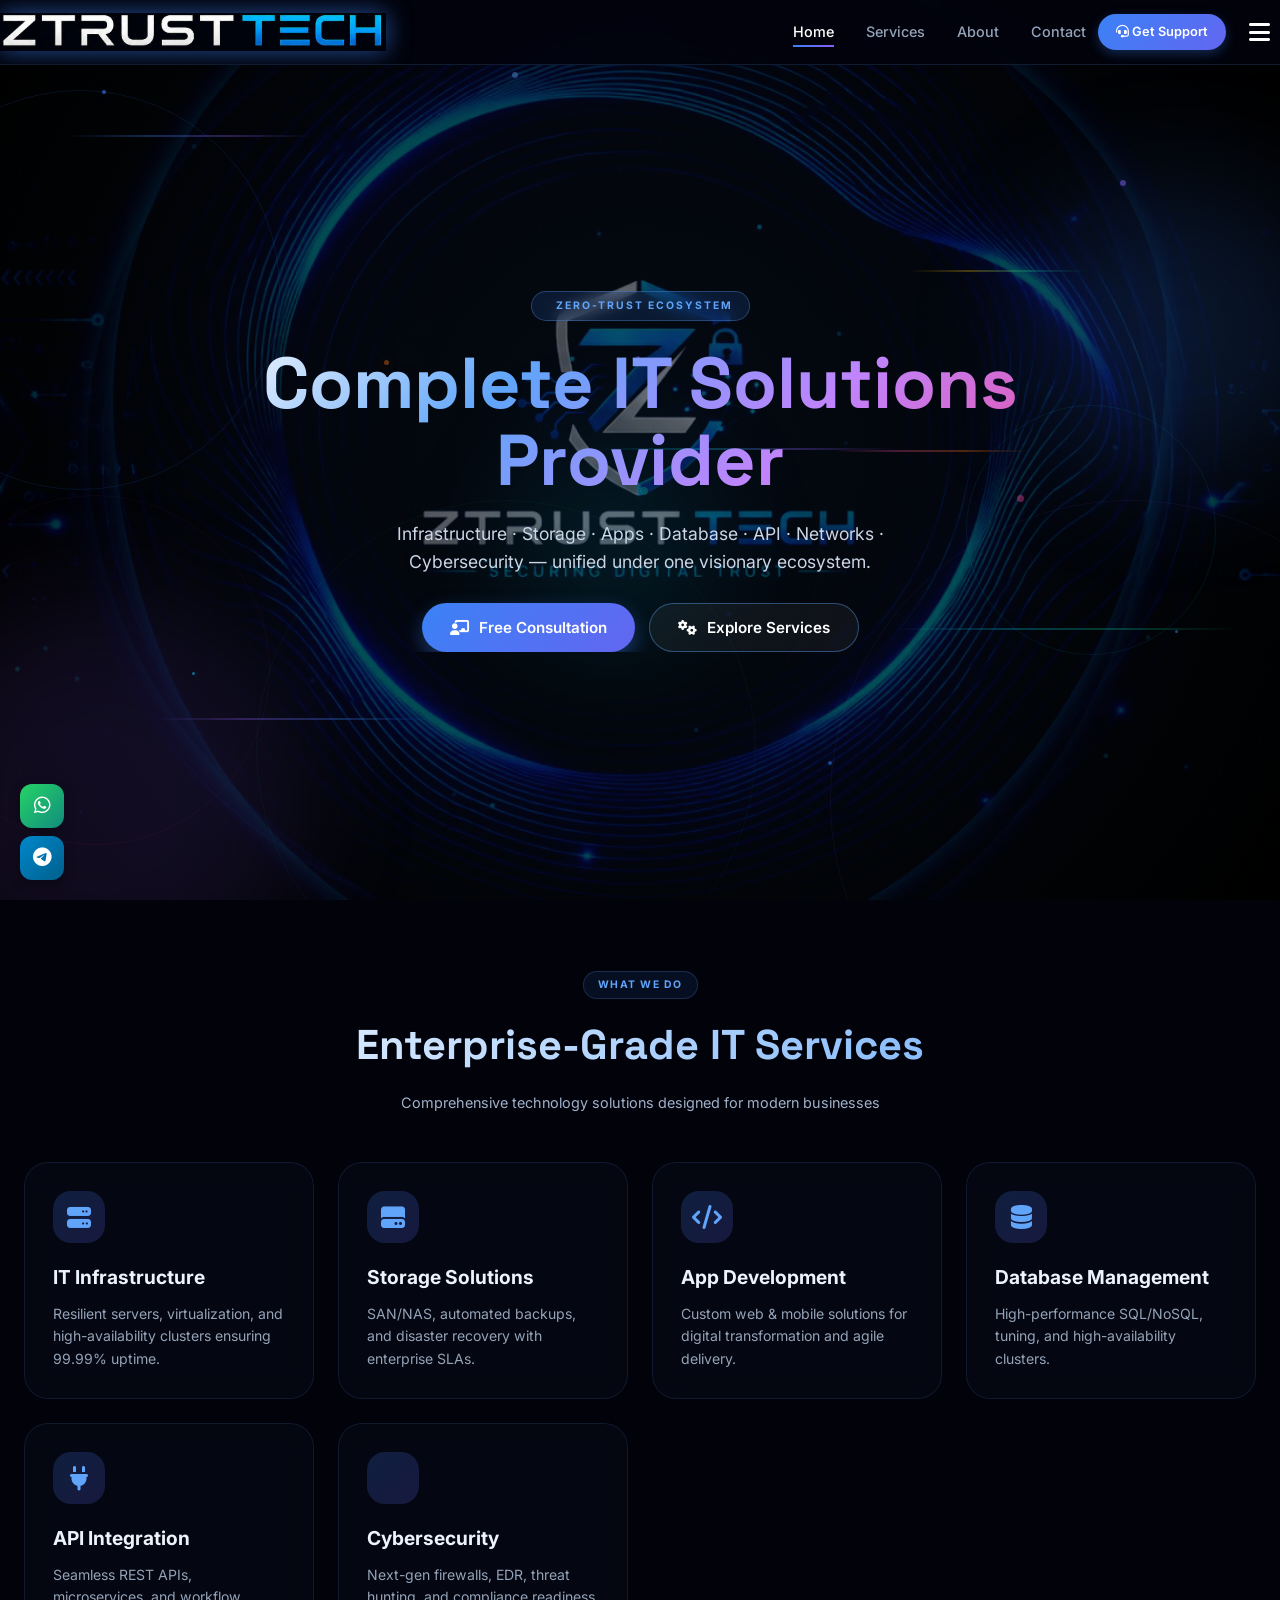
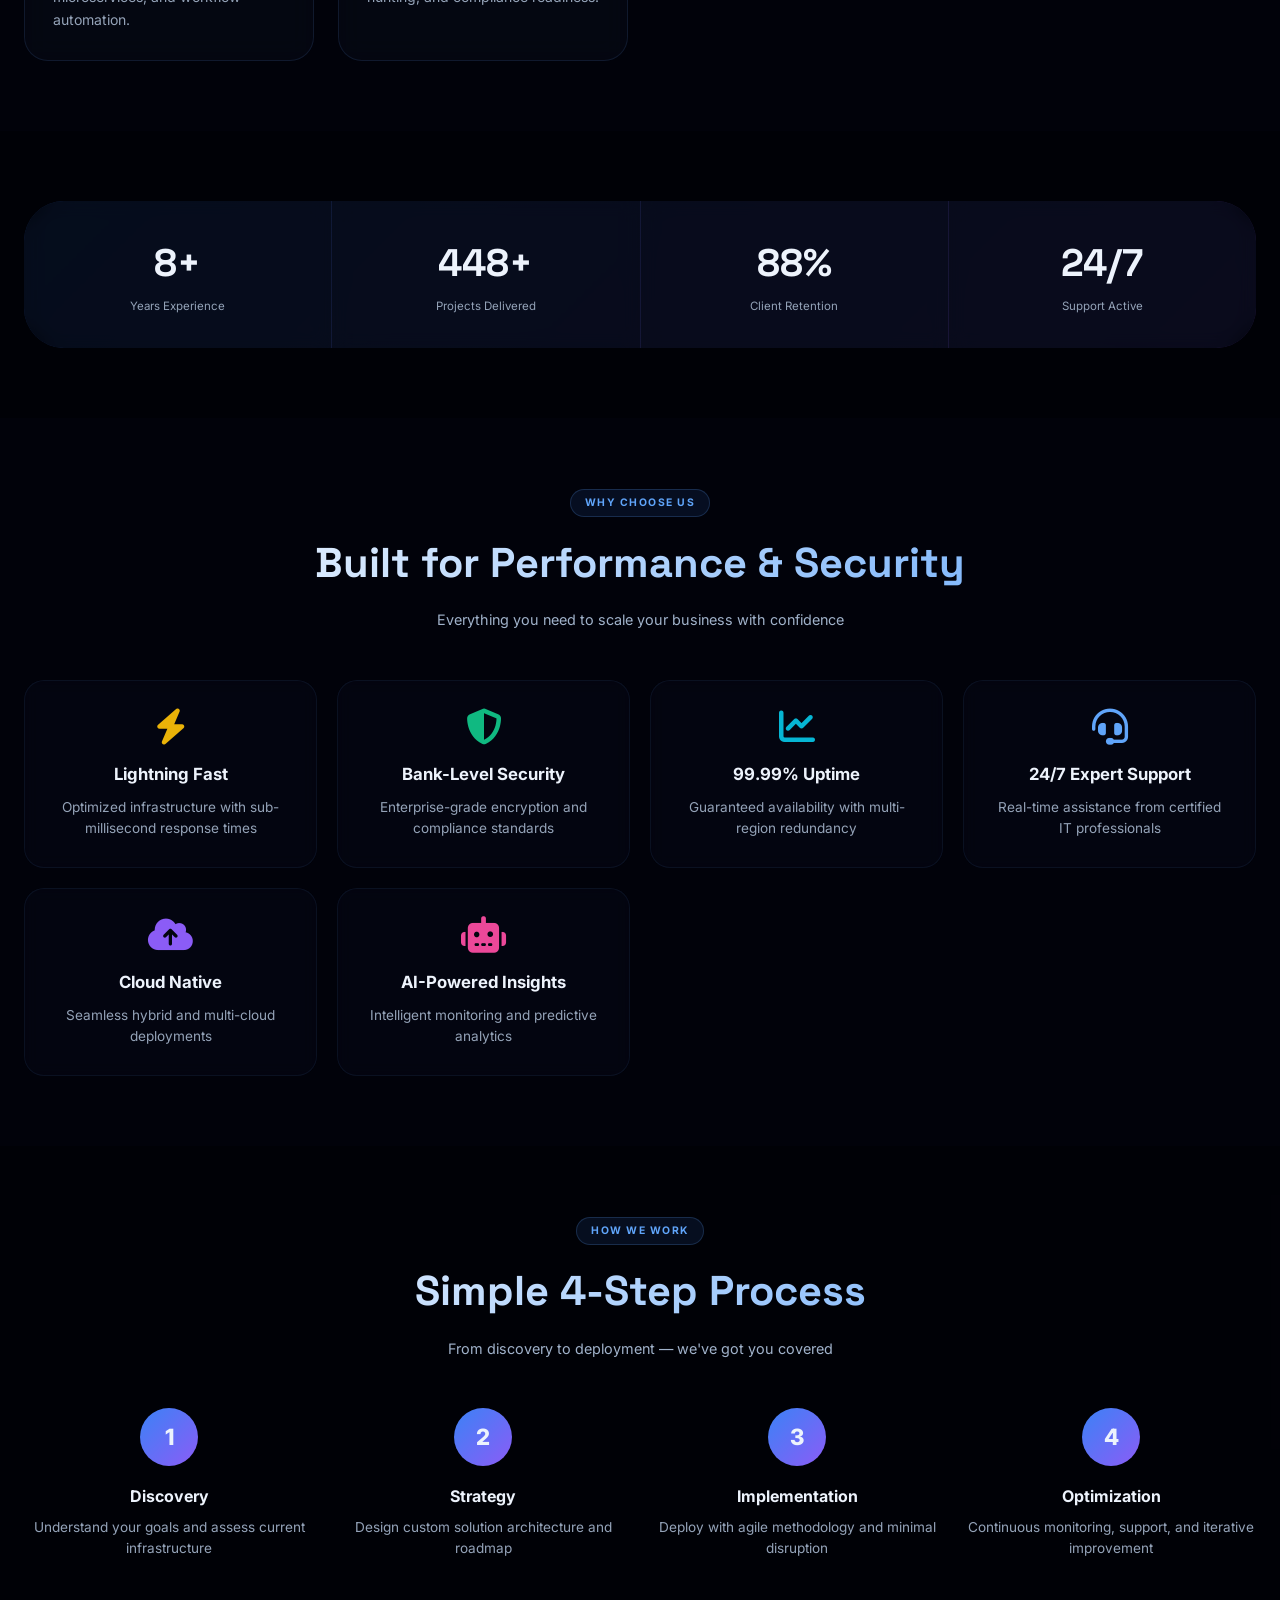
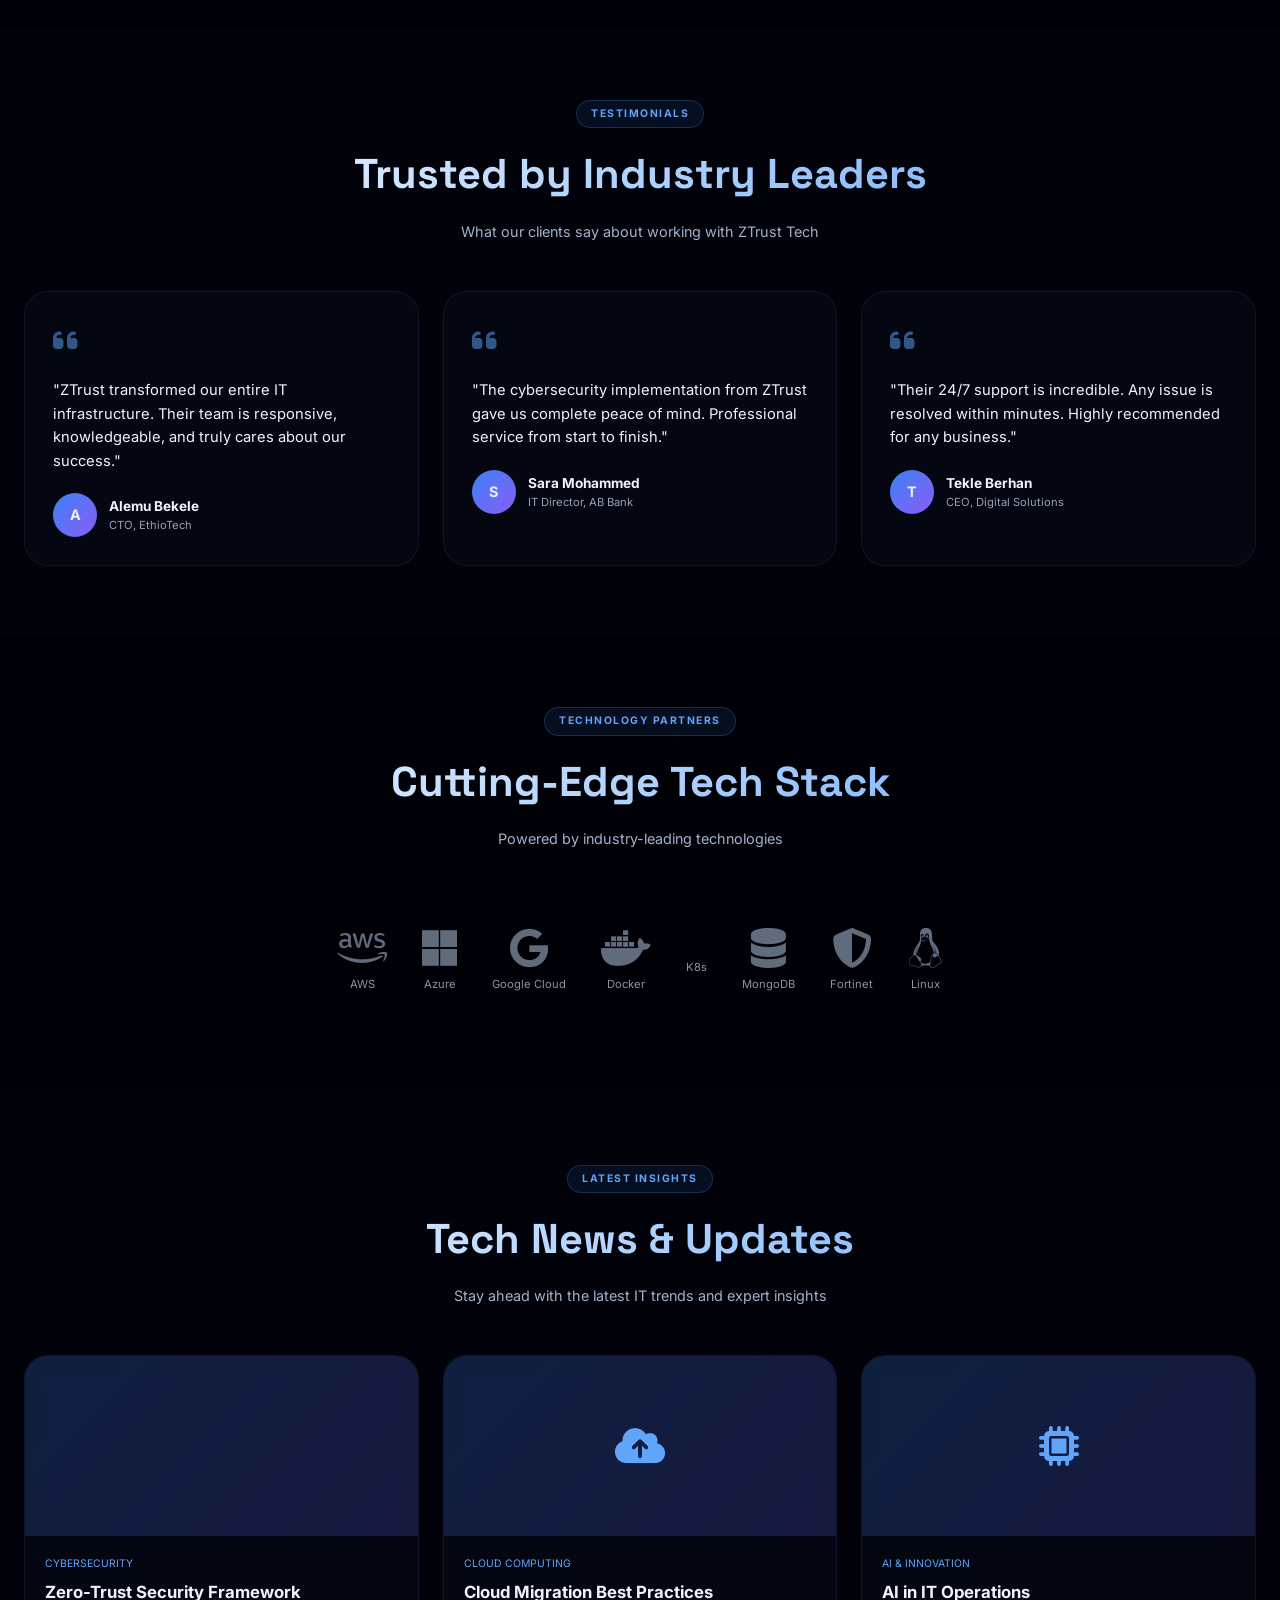
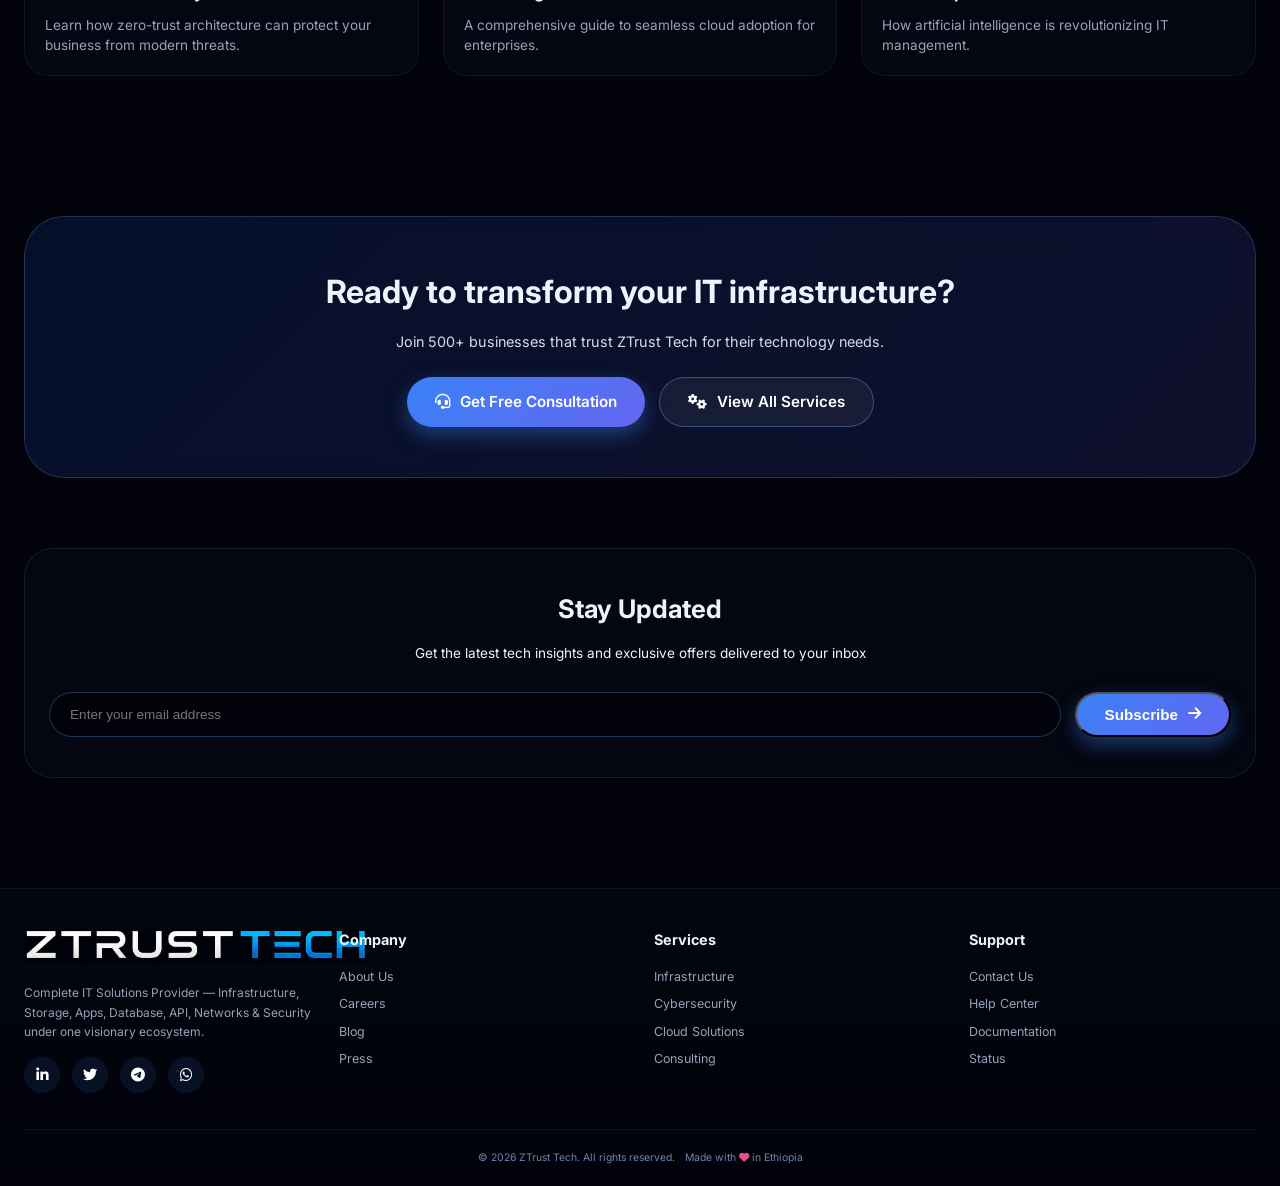
==== commit bbc911c9: "Update index.html" ====
--- a/index.html
+++ b/index.html
@@ -64,7 +64,7 @@
       pointer-events: none;
     }
 
-    /* ===== ENHANCED ANIMATED BACKGROUND ELEMENTS ===== */
+    /* ===== ENHANCED ANIMATED BACKGROUND ELEMENTS (DATA STREAMS REMOVED) ===== */
     .tech-bg {
       position: fixed;
       inset: 0;
@@ -119,28 +119,6 @@
       100% { transform: translateX(120vw) scaleX(0.8); opacity: 0; }
     }
 
-    /* Data streams - enhanced */
-    .data-stream {
-      position: absolute;
-      width: 2px;
-      animation: streamFall linear infinite;
-      opacity: 0.5;
-    }
-    .stream-1 { left: 10%; top: -100px; height: 150px; background: linear-gradient(180deg, var(--cyan), transparent); animation-duration: 3s; box-shadow: 0 0 15px rgba(6,182,212,0.3); }
-    .stream-2 { left: 25%; top: -100px; height: 100px; background: linear-gradient(180deg, var(--purple), transparent); animation-duration: 3.5s; animation-delay: 1s; box-shadow: 0 0 12px rgba(139,92,246,0.3); }
-    .stream-3 { left: 50%; top: -100px; height: 130px; background: linear-gradient(180deg, var(--blue2), transparent); animation-duration: 2.8s; animation-delay: 0.5s; box-shadow: 0 0 15px rgba(96,165,250,0.3); }
-    .stream-4 { left: 70%; top: -100px; height: 110px; background: linear-gradient(180deg, var(--pink), transparent); animation-duration: 3.2s; animation-delay: 1.8s; box-shadow: 0 0 12px rgba(236,72,153,0.2); }
-    .stream-5 { left: 85%; top: -100px; height: 90px; background: linear-gradient(180deg, var(--cyan), transparent); animation-duration: 2.5s; animation-delay: 2.5s; box-shadow: 0 0 10px rgba(6,182,212,0.3); }
-    .stream-6 { left: 38%; top: -100px; height: 140px; background: linear-gradient(180deg, var(--emerald), transparent); animation-duration: 4s; animation-delay: 0.3s; box-shadow: 0 0 12px rgba(16,185,129,0.2); }
-    .stream-7 { left: 60%; top: -100px; height: 120px; background: linear-gradient(180deg, var(--orange), transparent); animation-duration: 3.8s; animation-delay: 1.2s; box-shadow: 0 0 10px rgba(249,115,22,0.2); }
-
-    @keyframes streamFall {
-      0% { top: -120px; opacity: 0; transform: scaleY(0.5); }
-      15% { opacity: 0.8; transform: scaleY(1); }
-      85% { opacity: 0.8; }
-      100% { top: 110%; opacity: 0; transform: scaleY(0.8); }
-    }
-
     /* Rotating geometric rings - enhanced */
     .geo-ring {
       position: absolute;
@@ -175,7 +153,7 @@
       100% { transform: rotate(360deg); }
     }
 
-    /* Digital rain dots - enhanced */
+    /* Digital rain dots - enhanced (kept) */
     .rain-dot {
       position: absolute;
       width: 3px;
@@ -996,7 +974,7 @@
   </style>
 </head>
 <body>
-  <!-- ENHANCED ANIMATED BACKGROUND ELEMENTS -->
+  <!-- ENHANCED ANIMATED BACKGROUND ELEMENTS (DATA STREAMS REMOVED) -->
   <div class="tech-bg">
     <!-- Floating particles -->
     <div class="particle particle-1"></div>
@@ -1017,15 +995,6 @@
     <div class="energy-line energy-line-4"></div>
     <div class="energy-line energy-line-5"></div>
     <div class="energy-line energy-line-6"></div>
-    
-    <!-- Data streams -->
-    <div class="data-stream stream-1"></div>
-    <div class="data-stream stream-2"></div>
-    <div class="data-stream stream-3"></div>
-    <div class="data-stream stream-4"></div>
-    <div class="data-stream stream-5"></div>
-    <div class="data-stream stream-6"></div>
-    <div class="data-stream stream-7"></div>
     
     <!-- Rotating geometric rings -->
     <div class="geo-ring ring-1"></div>
